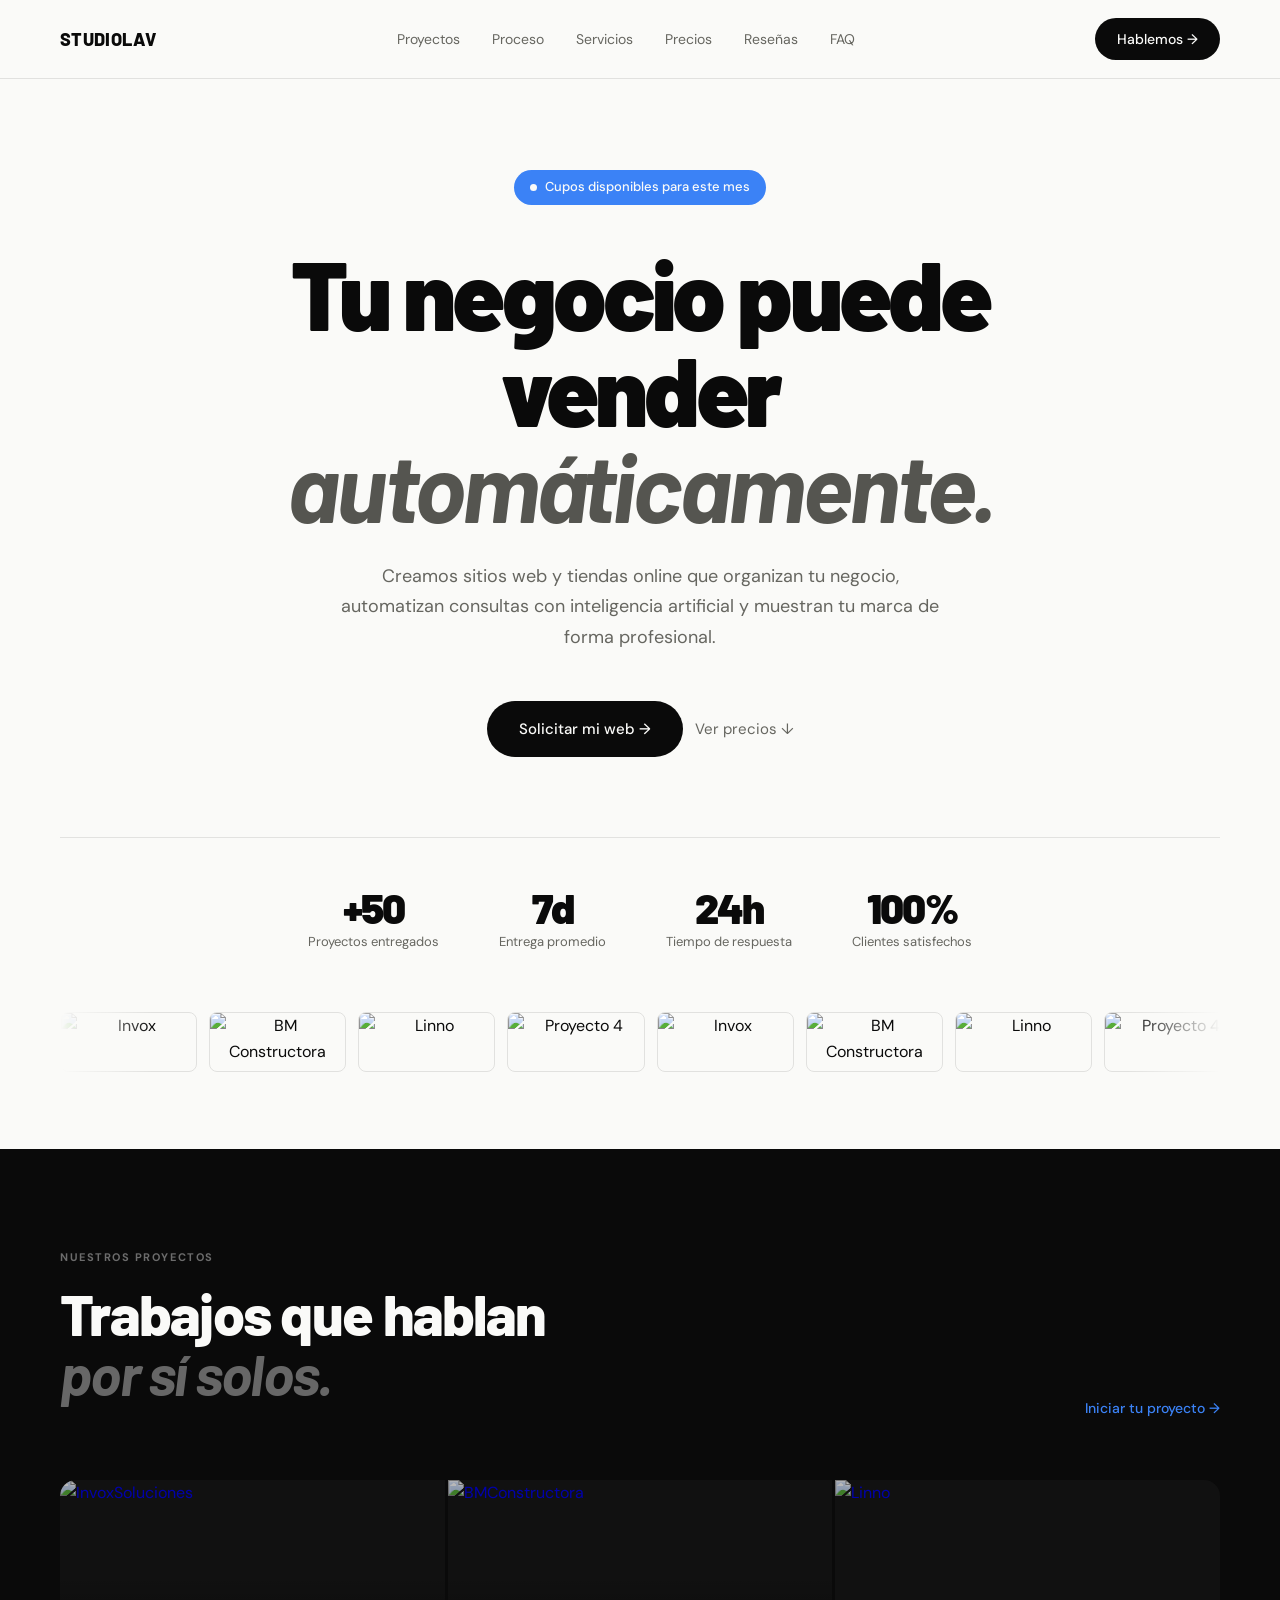
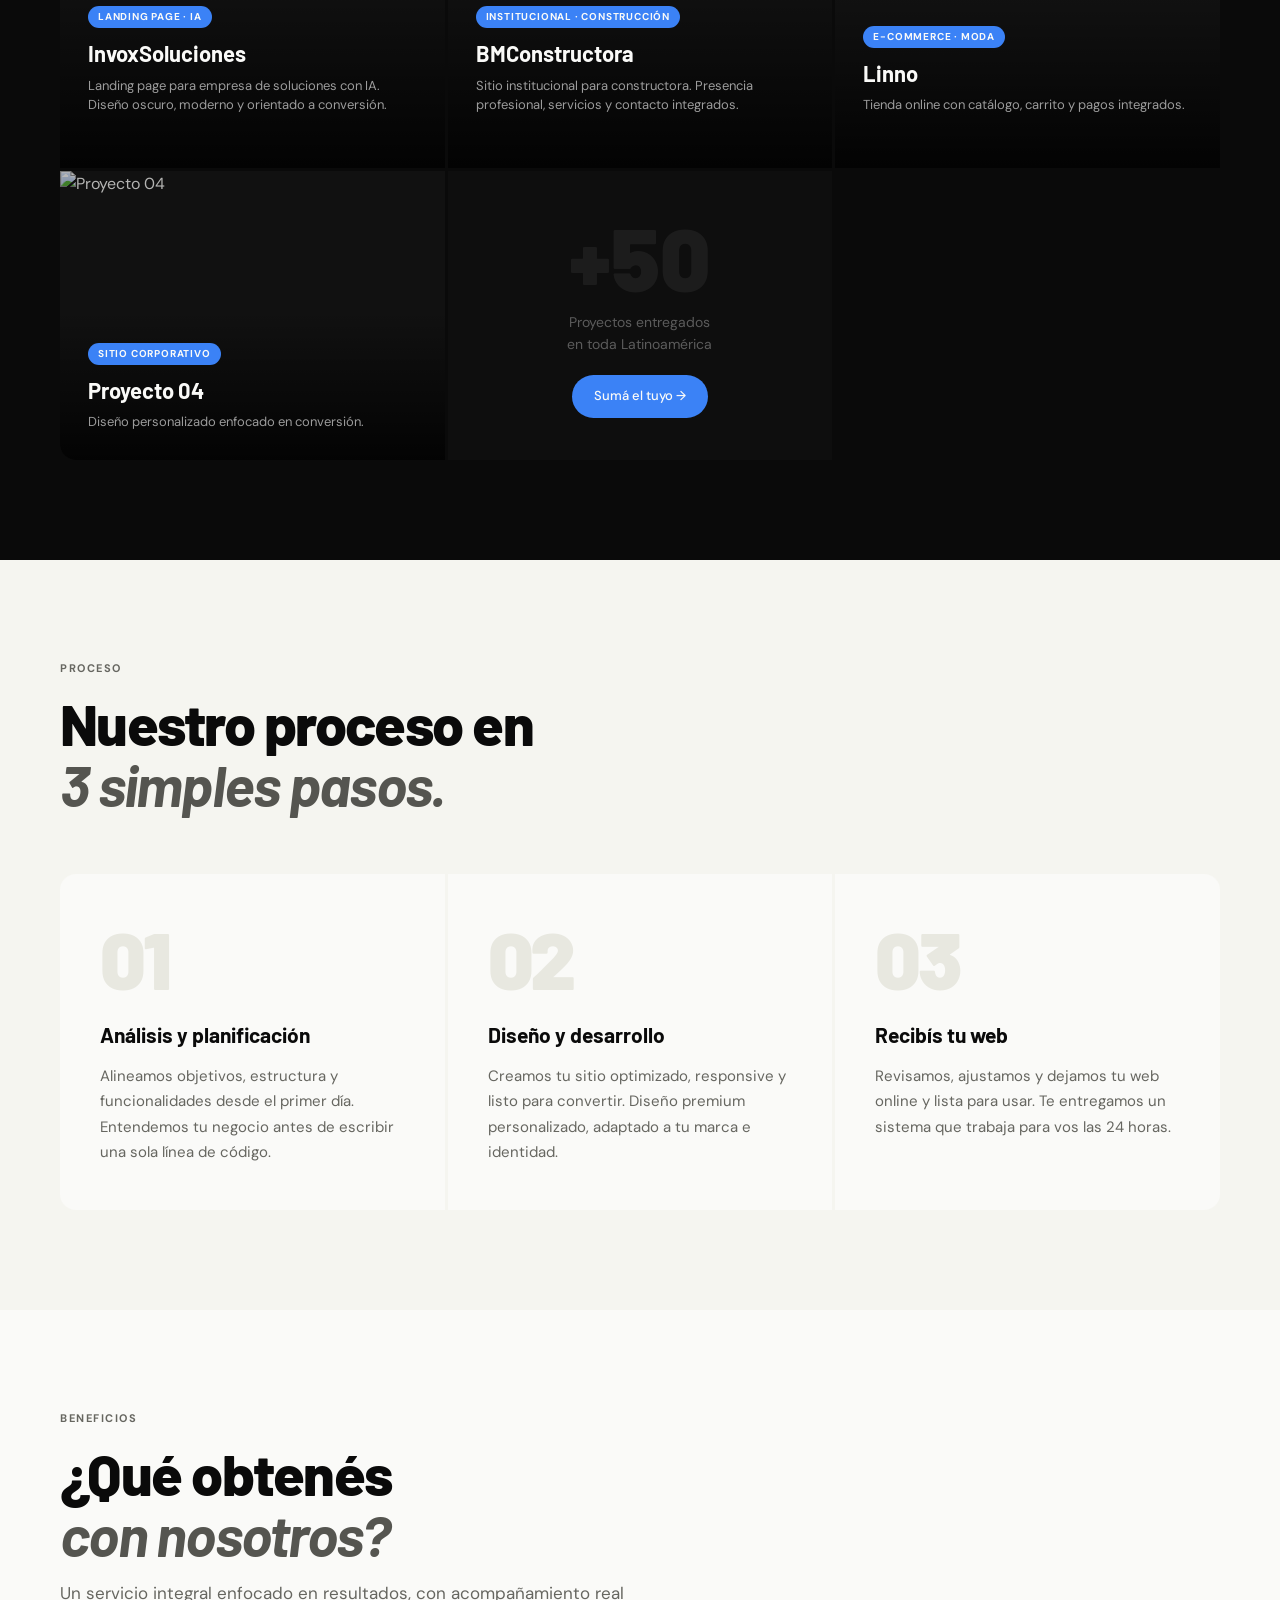
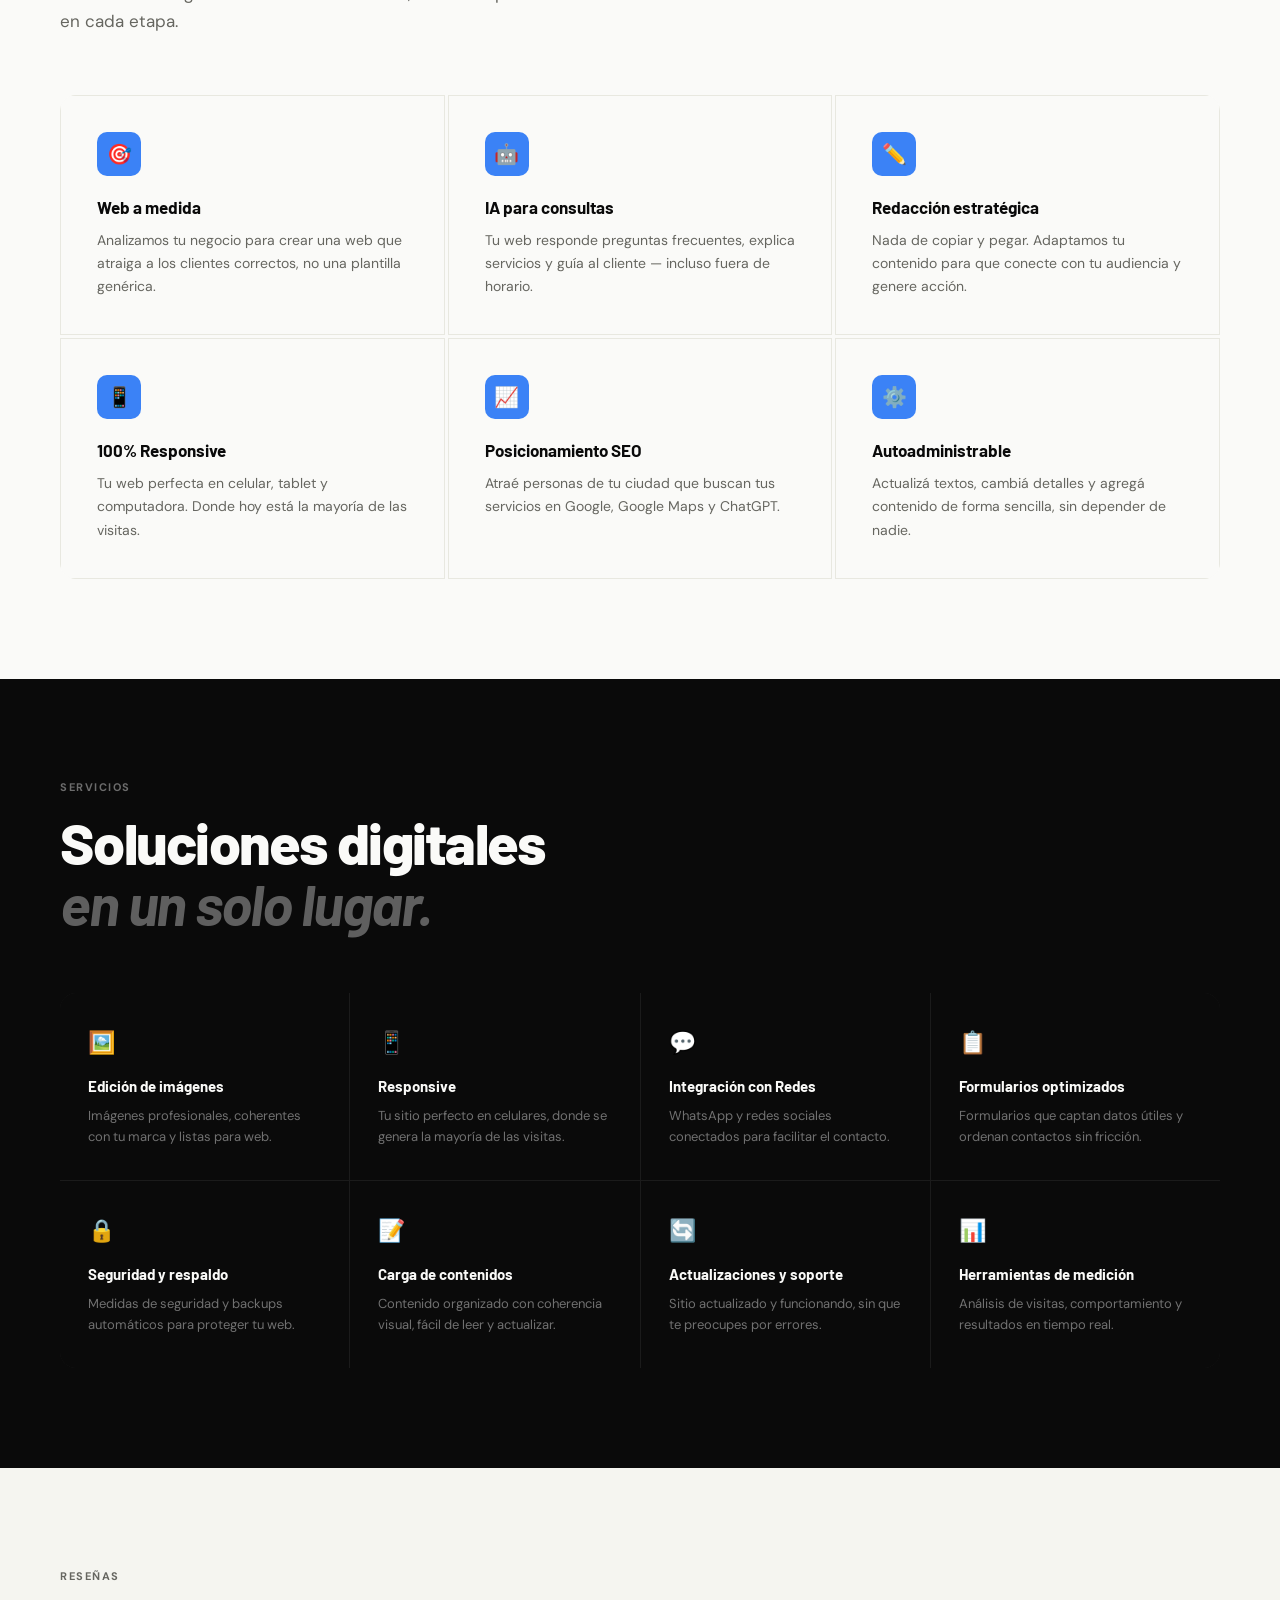
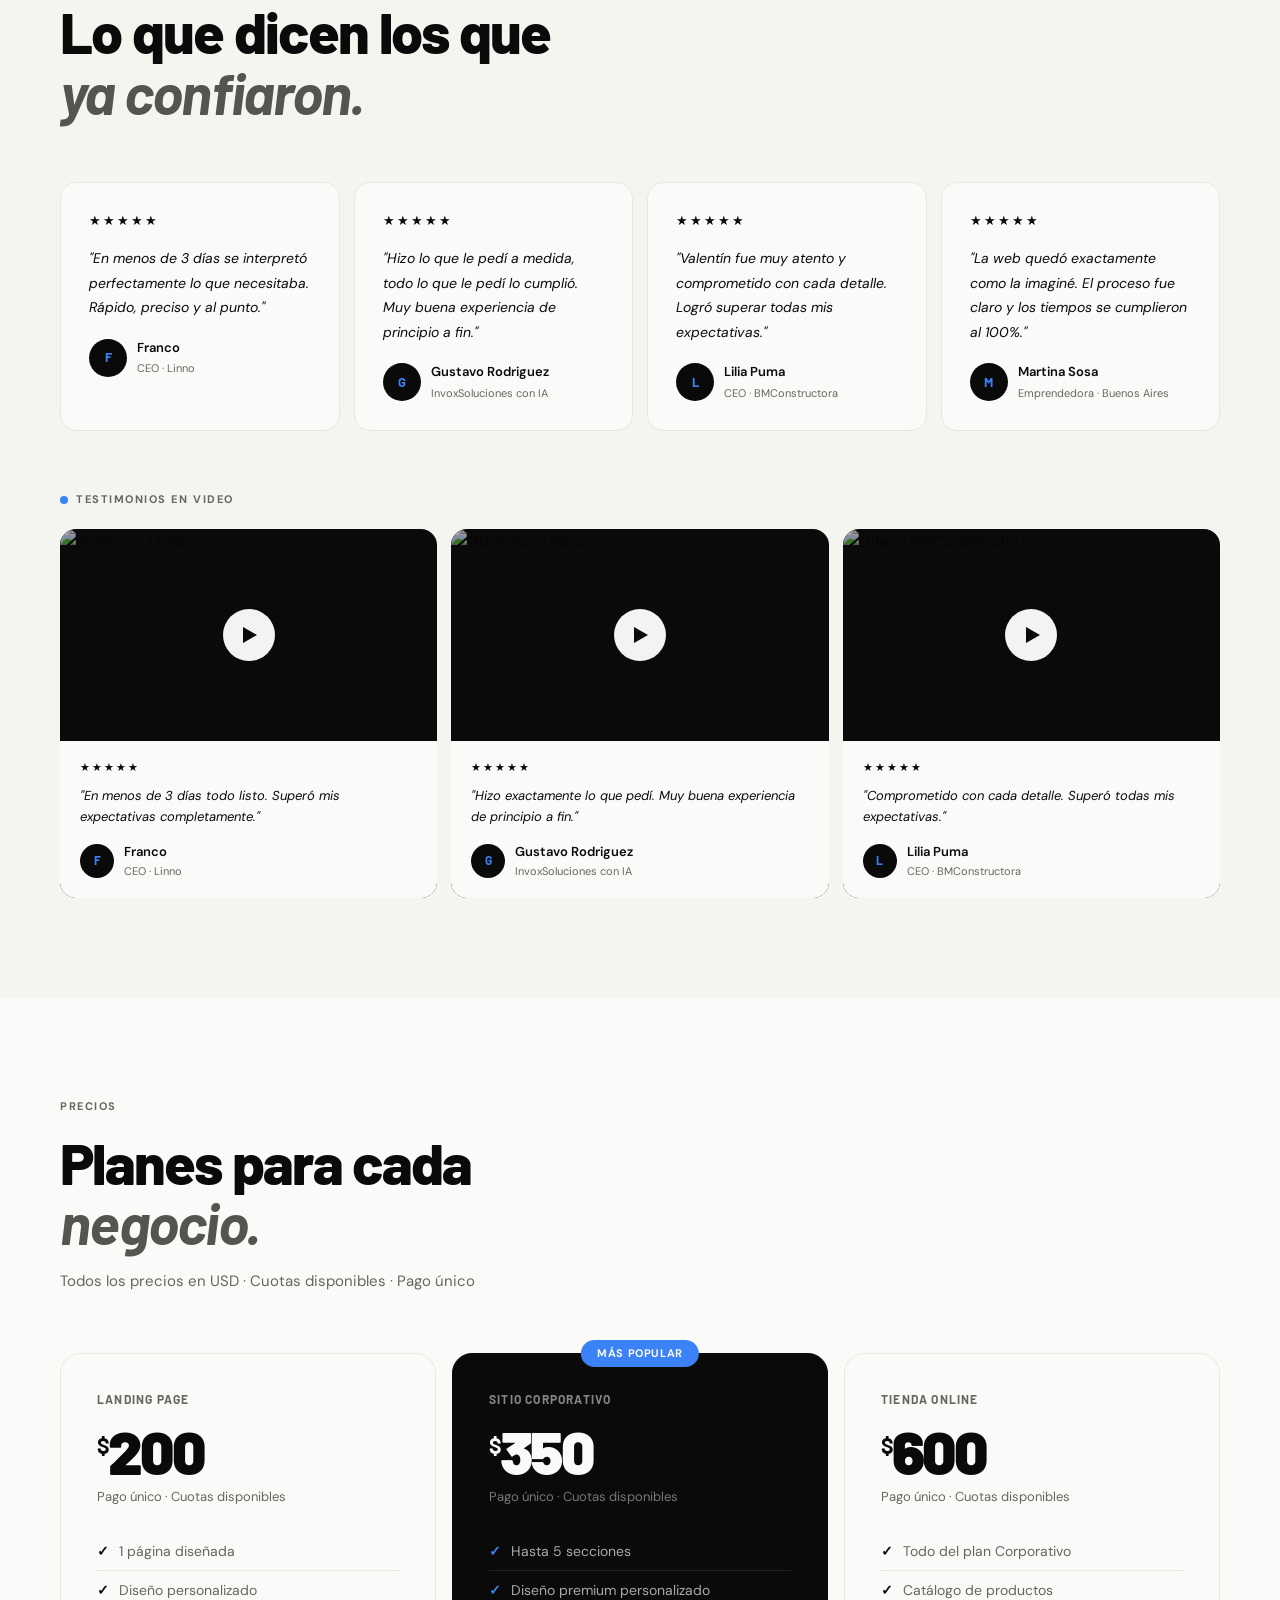
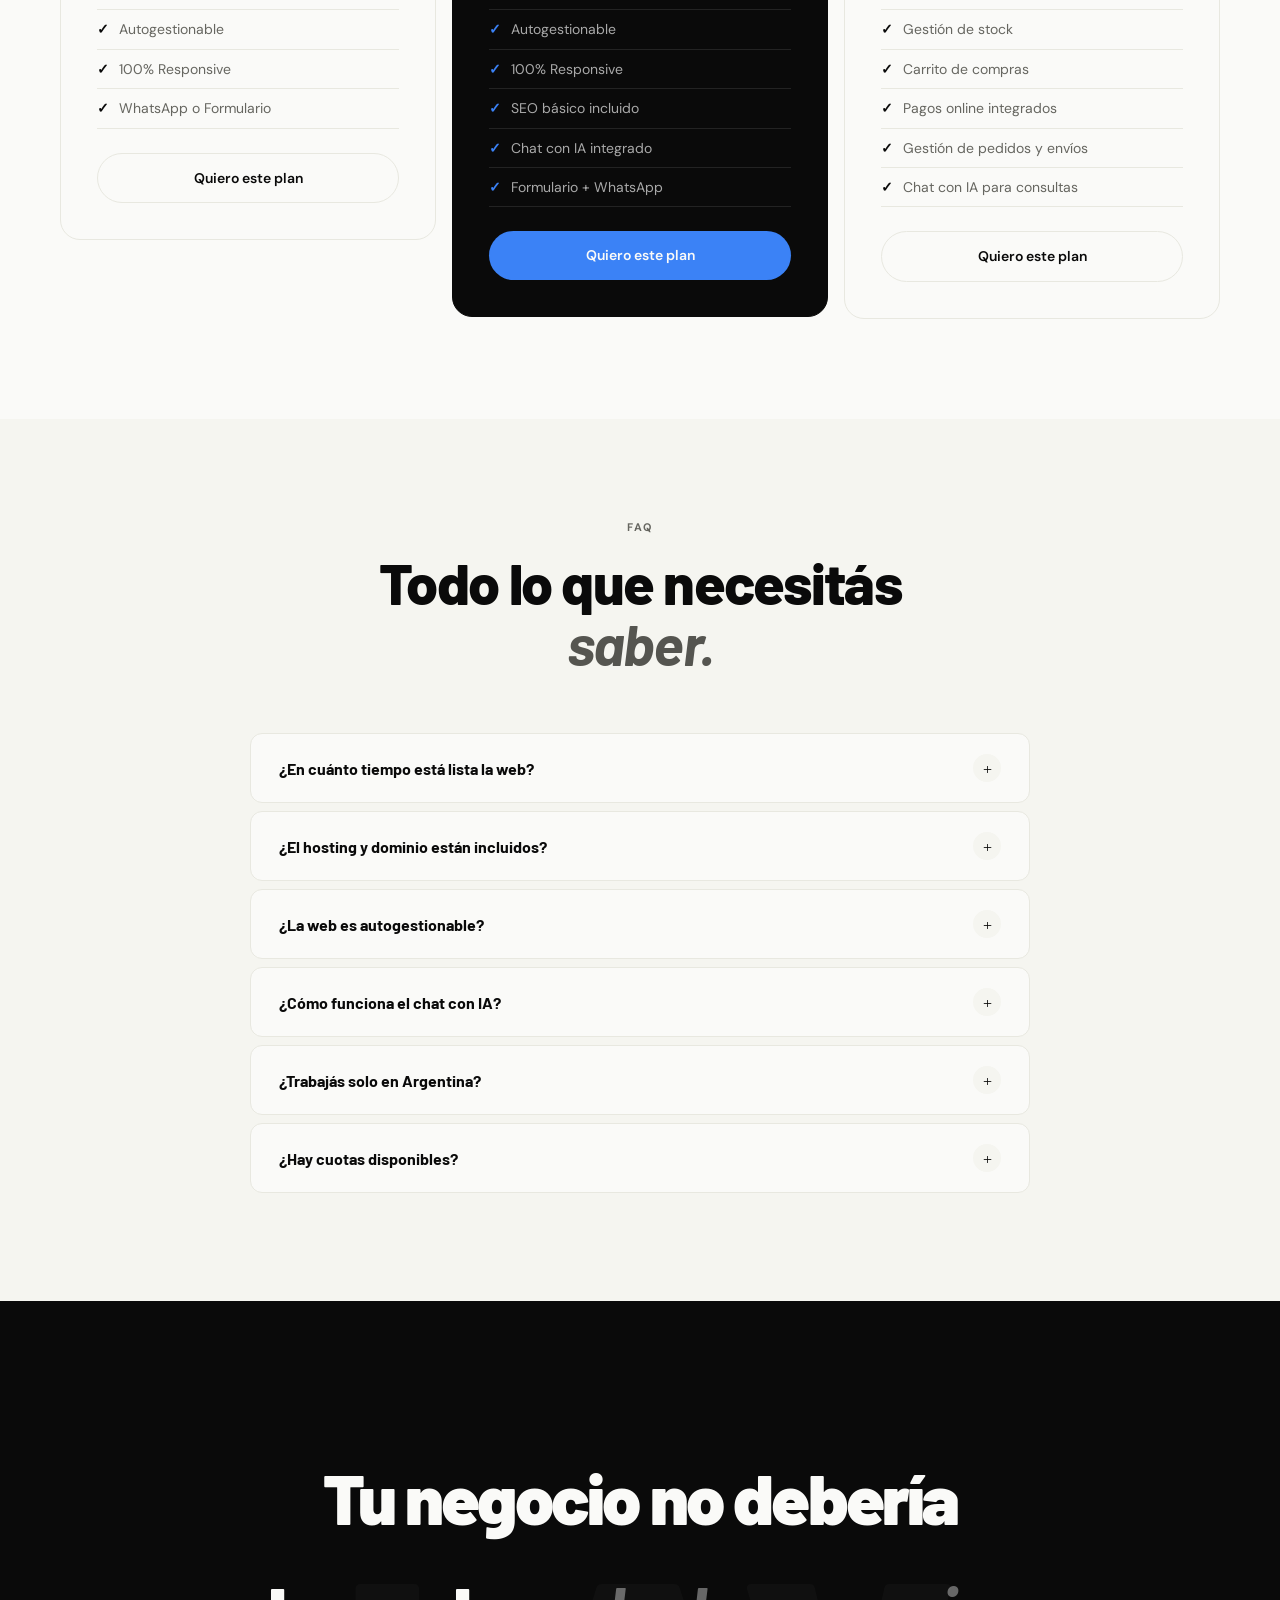
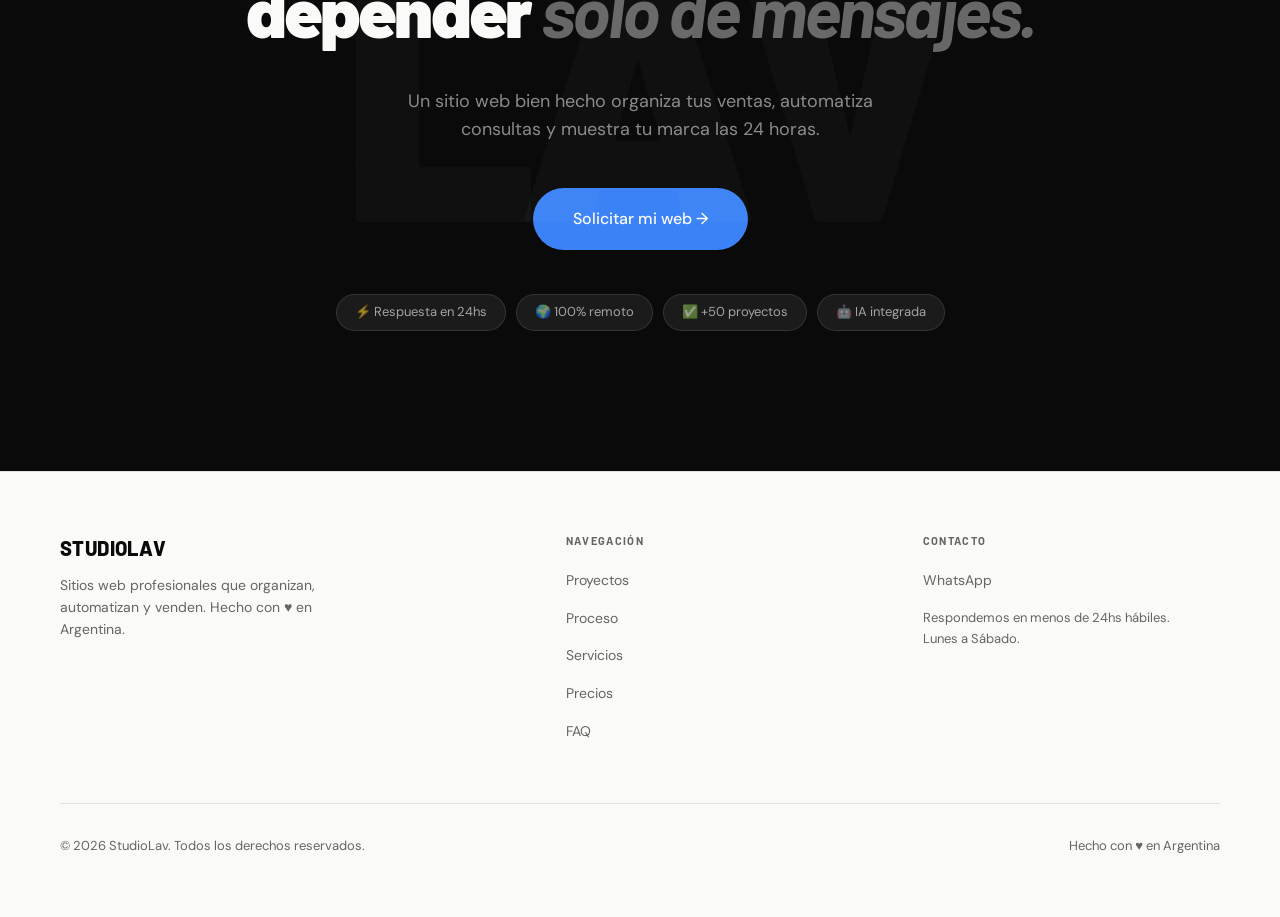
==== index.html @ 26d92f6f "nuevaopdate" ====
<!DOCTYPE html>
<html lang="es">
<head>
<meta charset="UTF-8">
<meta name="viewport" content="width=device-width, initial-scale=1.0">
<!-- SEO básico -->
<title>Diseño Web Profesional en Argentina | StudioLav</title>
<meta name="description" content="Creamos páginas web, tiendas online y sistemas con IA para automatizar tu negocio. Diseño web profesional en Argentina. Entrega rápida.">
<meta name="keywords" content="diseño web argentina, crear pagina web, desarrollo web, tiendas online, landing page, wordpress, woocommerce, paginas web profesionales">
<meta name="author" content="StudioLav">

<!-- Indexación -->
<meta name="robots" content="index, follow">

<!-- Open Graph (para redes sociales) -->
<meta property="og:title" content="StudioLav — Diseño Web Profesional">
<meta property="og:description" content="Creamos webs que venden solas. Automatizá tu negocio con diseño web e inteligencia artificial.">
<meta property="og:type" content="website">
<meta property="og:url" content="https://studio-lav.com/">
<meta property="og:image" content="https://studio-lav.com/source/invoxnuevo.jpg">

<!-- Twitter -->
<meta name="twitter:card" content="summary_large_image">
<meta name="twitter:title" content="StudioLav — Diseño Web Profesional">
<meta name="twitter:description" content="Webs que venden automáticamente. Diseño + IA.">
<meta name="twitter:image" content="https://studio-lav.com/source/invoxnuevo.jpg">

<!-- Canonical -->
<link rel="canonical" href="https://studio-lav.com/">

<!-- Favicon -->
<link rel="icon" href="/favicon.ico" type="image/x-icon">

<!-- Fonts -->
<link rel="preconnect" href="https://fonts.googleapis.com">
<link href="https://fonts.googleapis.com/css2?family=Barlow:ital,wght@0,600;0,700;0,800;0,900;1,600;1,700;1,800&family=DM+Sans:ital,opsz,wght@0,9..40,300;0,9..40,400;0,9..40,500;1,9..40,300&display=swap" rel="stylesheet">

<link rel="stylesheet" href="style.css">

<!-- Datos estructurados (MUY importante) -->
<script type="application/ld+json">
{
  "@context": "https://schema.org",
  "@type": "Organization",
  "name": "StudioLav",
  "url": "https://studio-lav.com",
  "logo": "https://studio-lav.com/source/invoxnuevo.jpg",
  "sameAs": [
    "https://walink.co/95pea6"
  ],
  "contactPoint": {
    "@type": "ContactPoint",
    "telephone": "+54",
    "contactType": "customer service",
    "areaServed": "AR",
    "availableLanguage": "Spanish"
  }
}
</script>
<title>StudioLav — Tu negocio puede vender solo</title>
<link rel="stylesheet" href="style.css">
<link rel="preconnect" href="https://fonts.googleapis.com">
<link href="https://fonts.googleapis.com/css2?family=Barlow:ital,wght@0,600;0,700;0,800;0,900;1,600;1,700;1,800&family=DM+Sans:ital,opsz,wght@0,9..40,300;0,9..40,400;0,9..40,500;1,9..40,300&display=swap" rel="stylesheet">
<style>

</style>
</head>
<body>

<!-- NAV -->
<nav id="nav">
  <a href="#" class="nav-logo">STUDIOLAV</a>
  <ul class="nav-links">
    <li><a href="#portfolio">Proyectos</a></li>
    <li><a href="#process">Proceso</a></li>
    <li><a href="#services">Servicios</a></li>
    <li><a href="#pricing">Precios</a></li>
    <li><a href="#testimonials">Reseñas</a></li>
    <li><a href="#faq">FAQ</a></li>
  </ul>
  <a href="https://walink.co/95pea6" class="nav-cta">Hablemos →</a>
  <button class="nav-burger" id="burger" aria-label="Menú">
    <span></span><span></span><span></span>
  </button>
</nav>
<div class="nav-mobile" id="nav-mobile">
  <a href="#portfolio"    onclick="closeMobile()">Proyectos</a>
  <a href="#process"      onclick="closeMobile()">Proceso</a>
  <a href="#services"     onclick="closeMobile()">Servicios</a>
  <a href="#pricing"      onclick="closeMobile()">Precios</a>
  <a href="#testimonials" onclick="closeMobile()">Reseñas</a>
  <a href="#faq"          onclick="closeMobile()">FAQ</a>
  <a href="https://walink.co/95pea6" class="nav-mobile-cta">Hablemos →</a>
</div>

<!-- HERO -->
<section class="hero">

  <!-- Graphic background lines -->
  <div class="hero-bg-lines" aria-hidden="true">
    <svg viewBox="0 0 1440 900" preserveAspectRatio="xMidYMid slice" xmlns="http://www.w3.org/2000/svg">
      <defs>
        <!-- Soft radial mask: transparent center, fades to visible at edges -->
        <radialGradient id="lineMask" cx="50%" cy="45%" r="62%" gradientUnits="userSpaceOnUse">
          <stop offset="0%" stop-color="white" stop-opacity="0"/>
          <stop offset="55%" stop-color="white" stop-opacity="0.3"/>
          <stop offset="100%" stop-color="white" stop-opacity="1"/>
        </radialGradient>
        <mask id="heroLineMask">
          <rect width="1440" height="900" fill="url(#lineMask)"/>
        </mask>
      </defs>

      <!-- Horizontal lines -->
      <g mask="url(#heroLineMask)" stroke="#0a0a0a" stroke-width="0.6" opacity="0.07">
        <line x1="0" y1="90"  x2="1440" y2="90"/>
        <line x1="0" y1="180" x2="1440" y2="180"/>
        <line x1="0" y1="270" x2="1440" y2="270"/>
        <line x1="0" y1="360" x2="1440" y2="360"/>
        <line x1="0" y1="450" x2="1440" y2="450"/>
        <line x1="0" y1="540" x2="1440" y2="540"/>
        <line x1="0" y1="630" x2="1440" y2="630"/>
        <line x1="0" y1="720" x2="1440" y2="720"/>
        <line x1="0" y1="810" x2="1440" y2="810"/>
      </g>

      <!-- Vertical lines -->
      <g mask="url(#heroLineMask)" stroke="#0a0a0a" stroke-width="0.6" opacity="0.07">
        <line x1="144"  y1="0" x2="144"  y2="900"/>
        <line x1="288"  y1="0" x2="288"  y2="900"/>
        <line x1="432"  y1="0" x2="432"  y2="900"/>
        <line x1="576"  y1="0" x2="576"  y2="900"/>
        <line x1="720"  y1="0" x2="720"  y2="900"/>
        <line x1="864"  y1="0" x2="864"  y2="900"/>
        <line x1="1008" y1="0" x2="1008" y2="900"/>
        <line x1="1152" y1="0" x2="1152" y2="900"/>
        <line x1="1296" y1="0" x2="1296" y2="900"/>
      </g>

      <!-- Diagonal accent lines — top-left corner -->
      <g stroke="#0a0a0a" stroke-width="0.5" opacity="0.045">
        <line x1="-80" y1="0"   x2="320"  y2="900"/>
        <line x1="80"  y1="0"   x2="480"  y2="900"/>
        <line x1="240" y1="0"   x2="640"  y2="900"/>
        <line x1="400" y1="0"   x2="800"  y2="900"/>
        <!-- diagonal from right -->
        <line x1="1520" y1="0"  x2="1120" y2="900"/>
        <line x1="1360" y1="0"  x2="960"  y2="900"/>
        <line x1="1200" y1="0"  x2="800"  y2="900"/>
        <line x1="1040" y1="0"  x2="640"  y2="900"/>
      </g>

      <!-- Accent highlight: a faint blue glow top-right -->
      <ellipse cx="1200" cy="80" rx="340" ry="120" fill="#3b82f6" opacity="0.06"/>
      <!-- Accent glow bottom-left -->
      <ellipse cx="180" cy="820" rx="260" ry="100" fill="#3b82f6" opacity="0.05"/>
    </svg>
  </div>

  <div>
    <div class="hero-badge">Cupos disponibles para este mes</div>
    <h1>Tu negocio puede<br>vender <em>automáticamente.</em></h1>
    <p class="hero-sub">Creamos sitios web y tiendas online que organizan tu negocio, automatizan consultas con inteligencia artificial y muestran tu marca de forma profesional.</p>
    <div class="hero-actions">
      <a href="https://walink.co/95pea6" class="btn-primary">Solicitar mi web →</a>
      <a href="#pricing" class="btn-secondary">Ver precios ↓</a>
    </div>
    <div class="hero-stats">
      <div><div class="hero-stat-num">+50</div><div class="hero-stat-label">Proyectos entregados</div></div>
      <div><div class="hero-stat-num">7d</div><div class="hero-stat-label">Entrega promedio</div></div>
      <div><div class="hero-stat-num">24h</div><div class="hero-stat-label">Tiempo de respuesta</div></div>
      <div><div class="hero-stat-num">100%</div><div class="hero-stat-label">Clientes satisfechos</div></div>
    </div>
  </div>
  <div class="hero-marquee-wrap">
    <div class="hero-marquee">
      <img src="https://studio-lav.com/source/invoxnuevo.jpg" alt="Invox">
      <img src="https://studio-lav.com/source/bmnuevo.jpg" alt="BM Constructora">
      <img src="https://studio-lav.com/source/linnonuevo.jpg" alt="Linno">
      <img src="https://framerusercontent.com/images/aFgDF7hlNkukxkvFYElmq7qRaY0.jpg" alt="Proyecto 4">
      <img src="https://studio-lav.com/source/invoxnuevo.jpg" alt="Invox">
      <img src="https://studio-lav.com/source/bmnuevo.jpg" alt="BM Constructora">
      <img src="https://studio-lav.com/source/linnonuevo.jpg" alt="Linno">
      <img src="https://framerusercontent.com/images/aFgDF7hlNkukxkvFYElmq7qRaY0.jpg" alt="Proyecto 4">
    </div>
  </div>
</section>

<!-- PORTFOLIO -->
<section class="portfolio" id="portfolio">
  <div class="portfolio-header">
    <div>
      <p class="section-label">Nuestros proyectos</p>
      <h2 class="section-title">Trabajos que hablan<br><em>por sí solos.</em></h2>
    </div>
    <a href="https://walink.co/95pea6" class="portfolio-link">Iniciar tu proyecto →</a>
  </div>
  <div class="portfolio-featured reveal">
    <a href="https://invox-ai.com/" target="_blank" rel="noopener" class="project-card project-card-large">
      <img src="https://studio-lav.com/source/invoxnuevo.jpg" alt="InvoxSoluciones" loading="lazy">
      <div class="project-card-info">
        <span class="project-tag">Landing Page · IA</span>
        <div class="project-title">InvoxSoluciones</div>
        <p class="project-desc">Landing page para empresa de soluciones con IA. Diseño oscuro, moderno y orientado a conversión.</p>
        <span class="project-arrow">Ver sitio ↗</span>
      </div>
    </a>
    <a href="https://bmconstructora.com/" target="_blank" rel="noopener" class="project-card project-card-large">
      <img src="https://studio-lav.com/source/bmnuevo.jpg" alt="BMConstructora" loading="lazy">
      <div class="project-card-info">
        <span class="project-tag">Institucional · Construcción</span>
        <div class="project-title">BMConstructora</div>
        <p class="project-desc">Sitio institucional para constructora. Presencia profesional, servicios y contacto integrados.</p>
        <span class="project-arrow">Ver sitio ↗</span>
      </div>
    </a>
    <a href="https://lino35.mitiendanube.com/" target="_blank" rel="noopener" class="project-card project-card-large">
      <img src="https://studio-lav.com/source/linnonuevo.jpg" alt="Linno" loading="lazy">
      <div class="project-card-info">
        <span class="project-tag">E-commerce · Moda</span>
        <div class="project-title">Linno</div>
        <p class="project-desc">Tienda online con catálogo, carrito y pagos integrados.</p>
        <span class="project-arrow">Ver sitio ↗</span>
      </div>
    </a>
    <div class="project-card project-card-large">
      <img src="https://framerusercontent.com/images/aFgDF7hlNkukxkvFYElmq7qRaY0.jpg" alt="Proyecto 04" loading="lazy">
      <div class="project-card-info">
        <span class="project-tag">Sitio Corporativo</span>
        <div class="project-title">Proyecto 04</div>
        <p class="project-desc">Diseño personalizado enfocado en conversión.</p>
      </div>
    </div>
    <div class="portfolio-cta-card">
      <div class="portfolio-cta-num">+50</div>
      <p class="portfolio-cta-text">Proyectos entregados<br>en toda Latinoamérica</p>
      <a href="https://walink.co/95pea6" class="btn-primary" style="font-size:13px;padding:11px 22px;background:var(--accent);color:var(--white);">Sumá el tuyo →</a>
    </div>
  </div>
</section>

<!-- PROCESS -->
<section class="process" id="process">
  <p class="section-label reveal">Proceso</p>
  <h2 class="section-title reveal">Nuestro proceso en<br><em>3 simples pasos.</em></h2>
  <div class="process-steps">
    <div class="process-step reveal">
      <div class="step-number">01</div>
      <div class="step-title">Análisis y planificación</div>
      <p class="step-desc">Alineamos objetivos, estructura y funcionalidades desde el primer día. Entendemos tu negocio antes de escribir una sola línea de código.</p>
    </div>
    <div class="process-step reveal reveal-delay-1">
      <div class="step-number">02</div>
      <div class="step-title">Diseño y desarrollo</div>
      <p class="step-desc">Creamos tu sitio optimizado, responsive y listo para convertir. Diseño premium personalizado, adaptado a tu marca e identidad.</p>
    </div>
    <div class="process-step reveal reveal-delay-2">
      <div class="step-number">03</div>
      <div class="step-title">Recibís tu web</div>
      <p class="step-desc">Revisamos, ajustamos y dejamos tu web online y lista para usar. Te entregamos un sistema que trabaja para vos las 24 horas.</p>
    </div>
  </div>
</section>

<!-- BENEFITS -->
<section id="benefits">
  <p class="section-label reveal">Beneficios</p>
  <h2 class="section-title reveal">¿Qué obtenés<br><em>con nosotros?</em></h2>
  <p style="color:var(--text-muted);font-size:clamp(15px,2vw,17px);margin-top:12px;max-width:48ch;" class="reveal">Un servicio integral enfocado en resultados, con acompañamiento real en cada etapa.</p>
  <div class="benefits-grid">
    <div class="benefit-card reveal"><div class="benefit-icon">🎯</div><div class="benefit-title">Web a medida</div><p class="benefit-desc">Analizamos tu negocio para crear una web que atraiga a los clientes correctos, no una plantilla genérica.</p></div>
    <div class="benefit-card reveal reveal-delay-1"><div class="benefit-icon">🤖</div><div class="benefit-title">IA para consultas</div><p class="benefit-desc">Tu web responde preguntas frecuentes, explica servicios y guía al cliente — incluso fuera de horario.</p></div>
    <div class="benefit-card reveal reveal-delay-2"><div class="benefit-icon">✏️</div><div class="benefit-title">Redacción estratégica</div><p class="benefit-desc">Nada de copiar y pegar. Adaptamos tu contenido para que conecte con tu audiencia y genere acción.</p></div>
    <div class="benefit-card reveal"><div class="benefit-icon">📱</div><div class="benefit-title">100% Responsive</div><p class="benefit-desc">Tu web perfecta en celular, tablet y computadora. Donde hoy está la mayoría de las visitas.</p></div>
    <div class="benefit-card reveal reveal-delay-1"><div class="benefit-icon">📈</div><div class="benefit-title">Posicionamiento SEO</div><p class="benefit-desc">Atraé personas de tu ciudad que buscan tus servicios en Google, Google Maps y ChatGPT.</p></div>
    <div class="benefit-card reveal reveal-delay-2"><div class="benefit-icon">⚙️</div><div class="benefit-title">Autoadministrable</div><p class="benefit-desc">Actualizá textos, cambiá detalles y agregá contenido de forma sencilla, sin depender de nadie.</p></div>
  </div>
</section>

<!-- SERVICES -->
<section class="services" id="services">
  <p class="section-label reveal">Servicios</p>
  <h2 class="section-title reveal">Soluciones digitales<br><em>en un solo lugar.</em></h2>
  <div class="services-grid">
    <div class="service-item reveal"><span class="service-icon">🖼️</span><div class="service-name">Edición de imágenes</div><p class="service-desc">Imágenes profesionales, coherentes con tu marca y listas para web.</p></div>
    <div class="service-item reveal reveal-delay-1"><span class="service-icon">📱</span><div class="service-name">Responsive</div><p class="service-desc">Tu sitio perfecto en celulares, donde se genera la mayoría de las visitas.</p></div>
    <div class="service-item reveal reveal-delay-2"><span class="service-icon">💬</span><div class="service-name">Integración con Redes</div><p class="service-desc">WhatsApp y redes sociales conectados para facilitar el contacto.</p></div>
    <div class="service-item reveal reveal-delay-3"><span class="service-icon">📋</span><div class="service-name">Formularios optimizados</div><p class="service-desc">Formularios que captan datos útiles y ordenan contactos sin fricción.</p></div>
    <div class="service-item reveal"><span class="service-icon">🔒</span><div class="service-name">Seguridad y respaldo</div><p class="service-desc">Medidas de seguridad y backups automáticos para proteger tu web.</p></div>
    <div class="service-item reveal reveal-delay-1"><span class="service-icon">📝</span><div class="service-name">Carga de contenidos</div><p class="service-desc">Contenido organizado con coherencia visual, fácil de leer y actualizar.</p></div>
    <div class="service-item reveal reveal-delay-2"><span class="service-icon">🔄</span><div class="service-name">Actualizaciones y soporte</div><p class="service-desc">Sitio actualizado y funcionando, sin que te preocupes por errores.</p></div>
    <div class="service-item reveal reveal-delay-3"><span class="service-icon">📊</span><div class="service-name">Herramientas de medición</div><p class="service-desc">Análisis de visitas, comportamiento y resultados en tiempo real.</p></div>
  </div>
</section>

<!-- TESTIMONIALS -->
<section class="testimonials" id="testimonials">
  <p class="section-label reveal">Reseñas</p>
  <h2 class="section-title reveal">Lo que dicen los que<br><em>ya confiaron.</em></h2>

  <!-- 4 text cards -->
  <div class="testimonials-grid">
    <div class="testimonial-card reveal">
      <div class="testimonial-stars">★★★★★</div>
      <p class="testimonial-text">"En menos de 3 días se interpretó perfectamente lo que necesitaba. Rápido, preciso y al punto."</p>
      <div class="testimonial-author"><div class="testimonial-avatar">F</div><div><div class="testimonial-name">Franco</div><div class="testimonial-role">CEO · Linno</div></div></div>
    </div>
    <div class="testimonial-card reveal reveal-delay-1">
      <div class="testimonial-stars">★★★★★</div>
      <p class="testimonial-text">"Hizo lo que le pedí a medida, todo lo que le pedí lo cumplió. Muy buena experiencia de principio a fin."</p>
      <div class="testimonial-author"><div class="testimonial-avatar">G</div><div><div class="testimonial-name">Gustavo Rodriguez</div><div class="testimonial-role">InvoxSoluciones con IA</div></div></div>
    </div>
    <div class="testimonial-card reveal reveal-delay-2">
      <div class="testimonial-stars">★★★★★</div>
      <p class="testimonial-text">"Valentín fue muy atento y comprometido con cada detalle. Logró superar todas mis expectativas."</p>
      <div class="testimonial-author"><div class="testimonial-avatar">L</div><div><div class="testimonial-name">Lilia Puma</div><div class="testimonial-role">CEO · BMConstructora</div></div></div>
    </div>
    <!-- 4th text-only card -->
    <div class="testimonial-card reveal reveal-delay-3">
      <div class="testimonial-stars">★★★★★</div>
      <p class="testimonial-text">"La web quedó exactamente como la imaginé. El proceso fue claro y los tiempos se cumplieron al 100%."</p>
      <div class="testimonial-author"><div class="testimonial-avatar">M</div><div><div class="testimonial-name">Martina Sosa</div><div class="testimonial-role">Emprendedora · Buenos Aires</div></div></div>
    </div>
  </div>

  <!-- Video testimonials -->
  <div class="video-section-label reveal">Testimonios en video</div>
  <div class="video-grid">
    <div class="video-card reveal" onclick="openVideo('https://www.youtube.com/embed/dQw4w9WgXcQ?autoplay=1')">
      <div class="video-thumb">
        <img src="https://studio-lav.com/source/linnonuevo.jpg" alt="Franco — Linno" loading="lazy">
        <div class="video-play"></div>
      </div>
      <div class="video-info">
        <div class="video-stars">★★★★★</div>
        <p class="video-quote">"En menos de 3 días todo listo. Superó mis expectativas completamente."</p>
        <div class="video-author"><div class="video-avatar">F</div><div><div class="video-name">Franco</div><div class="video-role">CEO · Linno</div></div></div>
      </div>
    </div>
    <div class="video-card reveal reveal-delay-1" onclick="openVideo('https://www.youtube.com/embed/dQw4w9WgXcQ?autoplay=1')">
      <div class="video-thumb">
        <img src="https://studio-lav.com/source/invoxnuevo.jpg" alt="Gustavo — Invox" loading="lazy">
        <div class="video-play"></div>
      </div>
      <div class="video-info">
        <div class="video-stars">★★★★★</div>
        <p class="video-quote">"Hizo exactamente lo que pedí. Muy buena experiencia de principio a fin."</p>
        <div class="video-author"><div class="video-avatar">G</div><div><div class="video-name">Gustavo Rodriguez</div><div class="video-role">InvoxSoluciones con IA</div></div></div>
      </div>
    </div>
    <div class="video-card reveal reveal-delay-2" onclick="openVideo('https://www.youtube.com/embed/dQw4w9WgXcQ?autoplay=1')">
      <div class="video-thumb">
        <img src="https://studio-lav.com/source/bmnuevo.jpg" alt="Lilia — BMConstructora" loading="lazy">
        <div class="video-play"></div>
      </div>
      <div class="video-info">
        <div class="video-stars">★★★★★</div>
        <p class="video-quote">"Comprometido con cada detalle. Superó todas mis expectativas."</p>
        <div class="video-author"><div class="video-avatar">L</div><div><div class="video-name">Lilia Puma</div><div class="video-role">CEO · BMConstructora</div></div></div>
      </div>
    </div>
  </div>
</section>

<!-- Video modal -->
<div class="video-modal" id="video-modal" onclick="closeVideoOnOverlay(event)">
  <div class="video-modal-inner">
    <button class="video-modal-close" onclick="closeVideo()">×</button>
    <iframe id="video-iframe" src="" allowfullscreen allow="autoplay; encrypted-media"></iframe>
  </div>
</div>

<!-- PRICING -->
<section id="pricing">
  <p class="section-label reveal">Precios</p>
  <h2 class="section-title reveal">Planes para cada<br><em>negocio.</em></h2>
  <p style="color:var(--text-muted);font-size:15px;margin-top:10px;" class="reveal">Todos los precios en USD · Cuotas disponibles · Pago único</p>
  <div class="pricing-grid">
    <div class="pricing-card reveal">
      <div class="pricing-plan">Landing Page</div>
      <div class="pricing-price"><sup>$</sup>200</div>
      <p class="pricing-note">Pago único · Cuotas disponibles</p>
      <ul class="pricing-features"><li>1 página diseñada</li><li>Diseño personalizado</li><li>Autogestionable</li><li>100% Responsive</li><li>WhatsApp o Formulario</li></ul>
      <a href="https://walink.co/wsxis5" class="pricing-cta pricing-cta-outline">Quiero este plan</a>
    </div>
    <div class="pricing-card featured reveal reveal-delay-1">
      <div class="pricing-badge">MÁS POPULAR</div>
      <div class="pricing-plan">Sitio Corporativo</div>
      <div class="pricing-price"><sup>$</sup>350</div>
      <p class="pricing-note">Pago único · Cuotas disponibles</p>
      <ul class="pricing-features"><li>Hasta 5 secciones</li><li>Diseño premium personalizado</li><li>Autogestionable</li><li>100% Responsive</li><li>SEO básico incluido</li><li>Chat con IA integrado</li><li>Formulario + WhatsApp</li></ul>
      <a href="https://walink.co/ys0kmz" class="pricing-cta pricing-cta-solid">Quiero este plan</a>
    </div>
    <div class="pricing-card reveal reveal-delay-2">
      <div class="pricing-plan">Tienda Online</div>
      <div class="pricing-price"><sup>$</sup>600</div>
      <p class="pricing-note">Pago único · Cuotas disponibles</p>
      <ul class="pricing-features"><li>Todo del plan Corporativo</li><li>Catálogo de productos</li><li>Gestión de stock</li><li>Carrito de compras</li><li>Pagos online integrados</li><li>Gestión de pedidos y envíos</li><li>Chat con IA para consultas</li></ul>
      <a href="https://walink.co/nwh8kb" class="pricing-cta pricing-cta-outline">Quiero este plan</a>
    </div>
  </div>
</section>

<!-- FAQ -->
<section class="faq" id="faq">
  <p class="section-label reveal" style="text-align:center;">FAQ</p>
  <h2 class="section-title reveal" style="text-align:center;">Todo lo que necesitás<br><em>saber.</em></h2>
  <div class="faq-list">
    <div class="faq-item"><div class="faq-question" onclick="toggleFaq(this)">¿En cuánto tiempo está lista la web?<span class="faq-icon">+</span></div><div class="faq-answer"><div class="faq-answer-inner">El tiempo promedio de entrega es de 7 días hábiles desde que arrancamos. Proyectos más complejos como tiendas online pueden tomar entre 10 y 14 días.</div></div></div>
    <div class="faq-item"><div class="faq-question" onclick="toggleFaq(this)">¿El hosting y dominio están incluidos?<span class="faq-icon">+</span></div><div class="faq-answer"><div class="faq-answer-inner">El desarrollo incluye la configuración completa. El hosting y dominio tienen un costo anual separado que acordamos al inicio del proyecto. Te guiamos en todo el proceso.</div></div></div>
    <div class="faq-item"><div class="faq-question" onclick="toggleFaq(this)">¿La web es autogestionable?<span class="faq-icon">+</span></div><div class="faq-answer"><div class="faq-answer-inner">Sí. El sitio es autoadministrable, podés editar textos e imágenes vos mismo. Para cambios de diseño o nuevas secciones, coordinamos según el alcance.</div></div></div>
    <div class="faq-item"><div class="faq-question" onclick="toggleFaq(this)">¿Cómo funciona el chat con IA?<span class="faq-icon">+</span></div><div class="faq-answer"><div class="faq-answer-inner">Integramos un asistente entrenado con la información de tu negocio: productos, servicios, precios y preguntas frecuentes. Responde automáticamente las 24 horas.</div></div></div>
    <div class="faq-item"><div class="faq-question" onclick="toggleFaq(this)">¿Trabajás solo en Argentina?<span class="faq-icon">+</span></div><div class="faq-answer"><div class="faq-answer-inner">No, trabajamos 100% remoto con negocios de toda Latinoamérica. El proceso completo se hace por videollamada, WhatsApp y correo.</div></div></div>
    <div class="faq-item"><div class="faq-question" onclick="toggleFaq(this)">¿Hay cuotas disponibles?<span class="faq-icon">+</span></div><div class="faq-answer"><div class="faq-answer-inner">Sí, ofrecemos opciones de pago en cuotas. Lo coordinamos al inicio según el proyecto. También aceptamos transferencia, tarjeta y otros métodos según el país.</div></div></div>
  </div>
</section>

<!-- CTA -->
<section class="cta-section">
  <h2>Tu negocio no debería<br>depender <em>solo de mensajes.</em></h2>
  <p>Un sitio web bien hecho organiza tus ventas, automatiza consultas y muestra tu marca las 24 horas.</p>
  <a href="https://walink.co/95pea6" class="btn-primary" style="font-size:16px;padding:18px 40px;background:var(--accent);color:var(--white);">Solicitar mi web →</a>
  <div class="cta-badges">
    <span class="cta-badge">⚡ Respuesta en 24hs</span>
    <span class="cta-badge">🌍 100% remoto</span>
    <span class="cta-badge">✅ +50 proyectos</span>
    <span class="cta-badge">🤖 IA integrada</span>
  </div>
</section>

<!-- FOOTER -->
<footer>
  <div>
    <div class="footer-brand-name">STUDIOLAV</div>
    <p class="footer-tagline">Sitios web profesionales que organizan, automatizan y venden. Hecho con ♥ en Argentina.</p>
  </div>
  <div>
    <div class="footer-col-title">Navegación</div>
    <ul class="footer-links">
      <li><a href="#portfolio">Proyectos</a></li>
      <li><a href="#process">Proceso</a></li>
      <li><a href="#services">Servicios</a></li>
      <li><a href="#pricing">Precios</a></li>
      <li><a href="#faq">FAQ</a></li>
    </ul>
  </div>
  <div>
    <div class="footer-col-title">Contacto</div>
    <ul class="footer-links"><li><a href="https://walink.co/95pea6">WhatsApp</a></li></ul>
    <p style="font-size:13px;color:var(--text-muted);margin-top:14px;line-height:1.65;">Respondemos en menos de 24hs hábiles.<br>Lunes a Sábado.</p>
  </div>
  <div class="footer-copy">
    <span>© 2026 StudioLav. Todos los derechos reservados.</span>
    <span>Hecho con ♥ en Argentina</span>
  </div>
</footer>
<script src="script.js"></script>
</body>
</html>
---- style.css ----
:root {
  --black: #0a0a0a;
  --white: #fafaf8;
  --accent: #3b82f6;
  --accent2: #2563eb;
  --gray-100: #f5f5f0;
  --gray-200: #e8e8e0;
  --gray-600: #555550;
  --gray-800: #222220;
  --text: #0a0a0a;
  --text-muted: #666660;
  --border: rgba(10,10,10,0.1);
}
*, *::before, *::after { box-sizing: border-box; margin: 0; padding: 0; }
html { scroll-behavior: smooth; -webkit-text-size-adjust: 100%; }
body { font-family: 'DM Sans', sans-serif; background: var(--white); color: var(--text); font-size: 16px; line-height: 1.6; overflow-x: hidden; }
img { max-width: 100%; display: block; }
h1,h2,h3,h4,h5 { font-family: 'Barlow', sans-serif; letter-spacing: -0.02em; }

/* NAV */
nav {
  position: fixed; top: 0; left: 0; right: 0; z-index: 200;
  display: flex; align-items: center; justify-content: space-between;
  padding: 18px clamp(20px,5vw,60px);
  background: rgba(250,250,248,0.94);
  backdrop-filter: blur(14px); -webkit-backdrop-filter: blur(14px);
  border-bottom: 1px solid var(--border);
  transition: padding 0.3s;
}
.nav-logo { font-family:'Barlow',sans-serif; font-weight:800; font-size:18px; letter-spacing:0.02em; color:var(--black); text-decoration:none; flex-shrink:0; }
.nav-links { display:flex; gap:32px; list-style:none; }
.nav-links a { text-decoration:none; color:var(--text-muted); font-size:14px; transition:color 0.2s; }
.nav-links a:hover { color:var(--black); }
.nav-cta { background:var(--black); color:var(--white); padding:10px 22px; border-radius:100px; font-size:14px; font-weight:500; text-decoration:none; white-space:nowrap; flex-shrink:0; transition:background 0.2s,transform 0.15s; }
.nav-cta:hover { background:var(--gray-800); transform:translateY(-1px); }
.nav-burger { display:none; flex-direction:column; gap:5px; cursor:pointer; padding:4px; background:none; border:none; }
.nav-burger span { display:block; width:22px; height:2px; background:var(--black); border-radius:2px; transition:transform 0.3s,opacity 0.3s; }
.nav-burger.open span:nth-child(1) { transform:translateY(7px) rotate(45deg); }
.nav-burger.open span:nth-child(2) { opacity:0; }
.nav-burger.open span:nth-child(3) { transform:translateY(-7px) rotate(-45deg); }
.nav-mobile { display:none; position:fixed; top:61px; left:0; right:0; background:var(--white); border-bottom:1px solid var(--border); z-index:190; padding:20px clamp(20px,5vw,60px) 28px; flex-direction:column; }
.nav-mobile.open { display:flex; }
.nav-mobile a { text-decoration:none; color:var(--text); font-size:16px; font-weight:500; padding:14px 0; border-bottom:1px solid var(--border); display:block; }
.nav-mobile a:last-child { border-bottom:none; }
.nav-mobile .nav-mobile-cta { margin-top:16px; background:var(--black); color:var(--white); text-align:center; padding:14px; border-radius:100px; border-bottom:none; }

/* HERO */
.hero {
  min-height: 100svh;
  display: flex; flex-direction: column; justify-content: center; align-items: center;
  padding: clamp(110px,14vw,170px) clamp(20px,5vw,60px) clamp(40px,6vw,80px);
  position: relative; overflow: hidden;
  text-align: center;
}

/* Graphic background lines */
.hero-bg-lines {
  position: absolute; inset: 0; pointer-events: none; z-index: 0;
  overflow: hidden;
}
.hero-bg-lines svg {
  width: 100%; height: 100%;
  position: absolute; inset: 0;
}

/* Ensure hero content is above background */
.hero > div,
.hero > .hero-marquee-wrap {
  position: relative; z-index: 1;
  width: 100%;
}

.hero-badge { display:inline-flex; align-items:center; gap:8px; background:var(--accent); color:var(--white); padding:7px 16px; border-radius:100px; font-size:13px; font-weight:500; margin-bottom:clamp(24px,4vw,40px); width:fit-content; margin-left:auto; margin-right:auto; }
.hero-badge::before { content:''; width:7px; height:7px; background:var(--white); border-radius:50%; animation:blink 2s infinite; flex-shrink:0; }
@keyframes blink { 0%,100%{opacity:1;transform:scale(1)} 50%{opacity:0.4;transform:scale(0.75)} }
.hero h1 { font-size:clamp(44px,7.5vw,100px); font-weight:900; line-height:1.0; letter-spacing:-0.04em; max-width:18ch; margin-bottom:clamp(16px,2.5vw,28px); margin-left:auto; margin-right:auto; }
.hero h1 em { font-style:italic; font-weight:700; color:var(--gray-600); }
.hero-sub { font-size:clamp(15px,2vw,18px); color:var(--text-muted); max-width:52ch; margin-bottom:clamp(28px,5vw,48px); line-height:1.7; margin-left:auto; margin-right:auto; }
.hero-actions { display:flex; gap:12px; align-items:center; flex-wrap:wrap; justify-content:center; }
.btn-primary { background:var(--black); color:var(--white); padding:clamp(12px,2vw,16px) clamp(24px,3vw,32px); border-radius:100px; font-size:clamp(14px,1.5vw,15px); font-weight:500; text-decoration:none; display:inline-flex; align-items:center; gap:6px; transition:transform 0.15s,background 0.2s; white-space:nowrap; }
.btn-primary:hover { transform:translateY(-2px); background:var(--gray-800); }
.btn-secondary { color:var(--text-muted); font-size:clamp(14px,1.5vw,15px); text-decoration:none; display:inline-flex; align-items:center; gap:6px; transition:color 0.2s; white-space:nowrap; }
.btn-secondary:hover { color:var(--black); }
.hero-stats { display:flex; gap:clamp(24px,5vw,60px); margin-top:clamp(40px,7vw,80px); padding-top:clamp(24px,4vw,48px); border-top:1px solid var(--border); flex-wrap:wrap; justify-content:center; }
.hero-stat-num { font-family:'Barlow',sans-serif; font-size:clamp(28px,4vw,42px); font-weight:900; letter-spacing:-0.04em; line-height:1; text-align:center; }
.hero-stat-label { font-size:13px; color:var(--text-muted); margin-top:4px; text-align:center; }
.hero-marquee-wrap { overflow:hidden; margin-top:clamp(32px,5vw,60px); mask-image:linear-gradient(to right,transparent,black 8%,black 92%,transparent); -webkit-mask-image:linear-gradient(to right,transparent,black 8%,black 92%,transparent); }
.hero-marquee { display:flex; animation:marquee 24s linear infinite; width:max-content; }
.hero-marquee img { height:clamp(44px,6vw,60px); width:auto; aspect-ratio:16/7; object-fit:cover; object-position:top; border-radius:8px; margin-right:12px; border:1px solid var(--border); flex-shrink:0; }
@keyframes marquee { from{transform:translateX(0)} to{transform:translateX(-50%)} }

/* SECTIONS */
section { padding: clamp(60px,10vw,100px) clamp(20px,5vw,60px); }
.section-label { font-size:11px; font-weight:700; letter-spacing:0.14em; text-transform:uppercase; color:var(--text-muted); margin-bottom:16px; }
.section-title { font-size:clamp(32px,4.5vw,60px); font-weight:800; letter-spacing:-0.03em; line-height:1.05; margin-bottom:16px; }
.section-title em { font-style:italic; font-weight:700; color:var(--gray-600); }

/* PORTFOLIO */
.portfolio { background:var(--black); color:var(--white); }
.portfolio .section-label { color:rgba(255,255,255,0.4); }
.portfolio .section-title { color:var(--white); }
.portfolio .section-title em { color:rgba(255,255,255,0.38); }
.portfolio-header { display:flex; justify-content:space-between; align-items:flex-end; margin-bottom:clamp(32px,5vw,60px); flex-wrap:wrap; gap:20px; }
.portfolio-link { color:var(--accent); text-decoration:none; font-size:14px; font-weight:500; display:flex; align-items:center; gap:6px; transition:gap 0.2s; white-space:nowrap; }
.portfolio-link:hover { gap:10px; }
.portfolio-featured { display:grid; grid-template-columns:repeat(3,1fr); gap:3px; border-radius:16px; overflow:hidden; }
.portfolio-grid-bottom { display:none; }
.project-card { position:relative; overflow:hidden; background:#111; text-decoration:none; display:block; }
.project-card-large { aspect-ratio:4/3; }
.project-card-mini { aspect-ratio:4/3; }
.portfolio-cta-card { background:#0e0e0e; display:flex; flex-direction:column; align-items:center; justify-content:center; text-align:center; padding:clamp(24px,4vw,40px); aspect-ratio:4/3; }
.project-card img { width:100%; height:100%; object-fit:cover; object-position:top; transition:transform 0.65s cubic-bezier(0.25,0.46,0.45,0.94),filter 0.4s; filter:brightness(0.72); }
.project-card:hover img { transform:scale(1.05); filter:brightness(0.5); }
.project-card-info { position:absolute; bottom:0; left:0; right:0; padding:clamp(16px,3vw,28px); background:linear-gradient(to top,rgba(0,0,0,0.88),transparent); transform:translateY(10px); transition:transform 0.3s; }
.project-card:hover .project-card-info { transform:translateY(0); }
.project-tag { display:inline-block; background:var(--accent); color:var(--white); font-size:10px; font-weight:700; letter-spacing:0.08em; text-transform:uppercase; padding:3px 10px; border-radius:100px; margin-bottom:8px; }
.project-title { font-family:'Barlow',sans-serif; font-size:clamp(16px,2.5vw,22px); font-weight:700; color:var(--white); margin-bottom:4px; }
.project-desc { font-size:13px; color:rgba(255,255,255,0.6); line-height:1.5; margin-bottom:10px; }
.project-arrow { display:inline-flex; align-items:center; gap:5px; color:var(--accent); font-size:12px; font-weight:600; opacity:0; transform:translateX(-8px); transition:opacity 0.3s,transform 0.3s; }
.project-card:hover .project-arrow { opacity:1; transform:translateX(0); }
.portfolio-cta-card { background:#0e0e0e; display:flex; flex-direction:column; align-items:center; justify-content:center; text-align:center; padding:clamp(24px,4vw,40px); aspect-ratio:4/3; }
.portfolio-cta-num { font-family:'Barlow',sans-serif; font-size:clamp(52px,8vw,88px); font-weight:900; color:rgba(255,255,255,0.06); line-height:1; margin-bottom:10px; }
.portfolio-cta-text { color:rgba(255,255,255,0.32); font-size:14px; margin-bottom:20px; line-height:1.6; }

/* PROCESS */
.process { background:var(--gray-100); }
.process-steps { display:grid; grid-template-columns:repeat(3,1fr); gap:3px; margin-top:clamp(32px,5vw,60px); border-radius:16px; overflow:hidden; }
.process-step { background:var(--white); padding:clamp(28px,4vw,44px) clamp(24px,3.5vw,40px); }
.step-number { font-family:'Barlow',sans-serif; font-size:clamp(52px,8vw,80px); font-weight:900; color:var(--gray-200); line-height:1; margin-bottom:20px; letter-spacing:-0.04em; }
.step-title { font-family:'Barlow',sans-serif; font-size:clamp(17px,2vw,21px); font-weight:700; margin-bottom:12px; }
.step-desc { font-size:15px; color:var(--text-muted); line-height:1.7; }

/* BENEFITS */
.benefits-grid { display:grid; grid-template-columns:repeat(3,1fr); gap:3px; margin-top:clamp(32px,5vw,60px); border-radius:16px; overflow:hidden; }
.benefit-card { background:var(--white); padding:clamp(24px,3.5vw,36px); border:1px solid var(--gray-200); }
.benefit-icon { width:44px; height:44px; background:var(--accent); border-radius:10px; display:flex; align-items:center; justify-content:center; font-size:20px; margin-bottom:18px; }
.benefit-title { font-family:'Barlow',sans-serif; font-size:17px; font-weight:700; margin-bottom:8px; }
.benefit-desc { font-size:14px; color:var(--text-muted); line-height:1.65; }

/* SERVICES */
.services { background:var(--black); color:var(--white); }
.services .section-title { color:var(--white); }
.services .section-title em { color:rgba(255,255,255,0.35); }
.services .section-label { color:rgba(255,255,255,0.4); }
.services-grid { display:grid; grid-template-columns:repeat(4,1fr); gap:1px; margin-top:clamp(32px,5vw,60px); background:rgba(255,255,255,0.07); border-radius:16px; overflow:hidden; }
.service-item { background:var(--black); padding:clamp(20px,3vw,32px) clamp(18px,2.5vw,28px); transition:background 0.2s; }
.service-item:hover { background:#141414; }
.service-icon { font-size:22px; margin-bottom:14px; display:block; }
.service-name { font-family:'Barlow',sans-serif; font-size:15px; font-weight:700; color:var(--white); margin-bottom:8px; }
.service-desc { font-size:13px; color:rgba(255,255,255,0.42); line-height:1.6; }

/* TESTIMONIALS */
.testimonials { background:var(--gray-100); }
.testimonials-grid { display:grid; grid-template-columns:repeat(4,1fr); gap:14px; margin-top:clamp(32px,5vw,60px); margin-bottom:clamp(40px,6vw,60px); }
.testimonial-card { background:var(--white); border-radius:16px; padding:clamp(20px,3vw,28px); border:1px solid var(--gray-200); }
.testimonial-stars { color:var(--black); font-size:13px; margin-bottom:14px; letter-spacing:2px; }
.testimonial-text { font-size:14px; line-height:1.75; color:var(--text); margin-bottom:18px; font-style:italic; }
.testimonial-author { display:flex; align-items:center; gap:10px; }
.testimonial-avatar { width:38px; height:38px; border-radius:50%; background:var(--black); color:var(--accent); display:flex; align-items:center; justify-content:center; font-family:'Barlow',sans-serif; font-weight:700; font-size:13px; flex-shrink:0; }
.testimonial-name { font-weight:600; font-size:13px; }
.testimonial-role { font-size:11px; color:var(--text-muted); margin-top:2px; }

/* VIDEO TESTIMONIALS */
.video-section-label { font-size:11px; font-weight:700; letter-spacing:0.14em; text-transform:uppercase; color:var(--text-muted); margin-bottom:20px; display:flex; align-items:center; gap:8px; }
.video-section-label::before { content:''; width:8px; height:8px; background:var(--accent); border-radius:50%; flex-shrink:0; }
.video-grid { display:grid; grid-template-columns:repeat(3,1fr); gap:14px; }
.video-card { border-radius:16px; overflow:hidden; background:var(--black); cursor:pointer; }
.video-thumb { position:relative; aspect-ratio:16/9; overflow:hidden; }
.video-thumb img { width:100%; height:100%; object-fit:cover; transition:transform 0.5s,filter 0.3s; filter:brightness(0.65); }
.video-card:hover .video-thumb img { transform:scale(1.04); filter:brightness(0.45); }
.video-play { position:absolute; top:50%; left:50%; transform:translate(-50%,-50%); width:52px; height:52px; background:rgba(255,255,255,0.95); border-radius:50%; display:flex; align-items:center; justify-content:center; transition:transform 0.2s,background 0.2s; }
.video-card:hover .video-play { transform:translate(-50%,-50%) scale(1.12); background:var(--accent); }
.video-play::after { content:''; width:0; height:0; border-style:solid; border-width:8px 0 8px 14px; border-color:transparent transparent transparent var(--black); margin-left:3px; }
.video-info { padding:18px 20px; background:var(--white); }
.video-stars { color:var(--black); font-size:11px; letter-spacing:2px; margin-bottom:8px; }
.video-quote { font-size:13px; line-height:1.65; color:var(--text); font-style:italic; margin-bottom:14px; }
.video-author { display:flex; align-items:center; gap:10px; }
.video-avatar { width:34px; height:34px; border-radius:50%; background:var(--black); color:var(--accent); display:flex; align-items:center; justify-content:center; font-family:'Barlow',sans-serif; font-weight:700; font-size:12px; flex-shrink:0; }
.video-name { font-weight:600; font-size:13px; }
.video-role { font-size:11px; color:var(--text-muted); }

/* VIDEO MODAL */
.video-modal { display:none; position:fixed; inset:0; background:rgba(0,0,0,0.9); z-index:300; align-items:center; justify-content:center; padding:20px; }
.video-modal.open { display:flex; }
.video-modal-inner { position:relative; width:100%; max-width:880px; background:#000; border-radius:16px; overflow:hidden; }
.video-modal-inner iframe { width:100%; aspect-ratio:16/9; display:block; border:none; }
.video-modal-close { position:absolute; top:-46px; right:0; background:none; border:none; color:white; font-size:30px; cursor:pointer; line-height:1; padding:4px 8px; opacity:0.75; transition:opacity 0.2s; }
.video-modal-close:hover { opacity:1; }

/* PRICING */
.pricing-grid { display:grid; grid-template-columns:repeat(3,1fr); gap:16px; margin-top:clamp(32px,5vw,60px); align-items:start; }
.pricing-card { background:var(--white); border:1px solid var(--gray-200); border-radius:20px; padding:clamp(24px,3.5vw,36px); position:relative; transition:transform 0.2s; }
.pricing-card:hover { transform:translateY(-4px); }
.pricing-card.featured { background:var(--black); border-color:var(--black); color:var(--white); }
.pricing-badge { position:absolute; top:-14px; left:50%; transform:translateX(-50%); background:var(--accent); color:var(--white); font-size:11px; font-weight:700; padding:5px 16px; border-radius:100px; white-space:nowrap; letter-spacing:0.06em; }
.pricing-plan { font-family:'Barlow',sans-serif; font-size:12px; font-weight:700; letter-spacing:0.1em; text-transform:uppercase; color:var(--text-muted); margin-bottom:12px; }
.pricing-card.featured .pricing-plan { color:rgba(255,255,255,0.5); }
.pricing-price { font-family:'Barlow',sans-serif; font-size:clamp(44px,5vw,60px); font-weight:900; letter-spacing:-0.04em; line-height:1; margin-bottom:6px; }
.pricing-price sup { font-size:22px; vertical-align:super; font-weight:700; }
.pricing-note { font-size:13px; color:var(--text-muted); margin-bottom:24px; }
.pricing-card.featured .pricing-note { color:rgba(255,255,255,0.45); }
.pricing-features { list-style:none; margin-bottom:24px; }
.pricing-features li { font-size:14px; color:var(--text-muted); padding:8px 0; border-bottom:1px solid var(--gray-200); display:flex; align-items:flex-start; gap:10px; }
.pricing-card.featured .pricing-features li { color:rgba(255,255,255,0.65); border-color:rgba(255,255,255,0.1); }
.pricing-features li::before { content:'✓'; font-weight:700; color:var(--black); flex-shrink:0; }
.pricing-card.featured .pricing-features li::before { color:var(--accent); }
.pricing-cta { display:block; text-align:center; padding:13px; border-radius:100px; font-size:14px; font-weight:600; text-decoration:none; transition:all 0.2s; }
.pricing-cta-outline { border:1.5px solid var(--gray-200); color:var(--black); }
.pricing-cta-outline:hover { border-color:var(--black); background:var(--black); color:var(--white); }
.pricing-cta-solid { background:var(--accent); color:var(--white); }
.pricing-cta-solid:hover { background:var(--accent2); }

/* FAQ */
.faq { background:var(--gray-100); }
.faq-list { max-width:780px; margin:clamp(32px,5vw,60px) auto 0; }
.faq-item { background:var(--white); border-radius:12px; margin-bottom:8px; overflow:hidden; border:1px solid var(--gray-200); }
.faq-question { display:flex; justify-content:space-between; align-items:center; padding:20px clamp(16px,3vw,28px); cursor:pointer; font-family:'Barlow',sans-serif; font-size:clamp(14px,2vw,16px); font-weight:700; user-select:none; gap:16px; transition:background 0.2s; }
.faq-question:hover { background:var(--gray-100); }
.faq-icon { width:28px; height:28px; border-radius:50%; background:var(--gray-100); display:flex; align-items:center; justify-content:center; font-size:18px; font-weight:300; flex-shrink:0; transition:transform 0.3s,background 0.2s; }
.faq-item.open .faq-icon { transform:rotate(45deg); background:var(--accent); }
.faq-answer { max-height:0; overflow:hidden; transition:max-height 0.4s cubic-bezier(0.4,0,0.2,1); }
.faq-answer-inner { padding:0 clamp(16px,3vw,28px) 20px; font-size:15px; color:var(--text-muted); line-height:1.7; }
.faq-item.open .faq-answer { max-height:300px; }

/* CTA */
.cta-section { background:var(--black); color:var(--white); text-align:center; padding:clamp(80px,12vw,140px) clamp(20px,5vw,60px); position:relative; overflow:hidden; }
.cta-section::before { content:'LAV'; position:absolute; top:50%; left:50%; transform:translate(-50%,-50%); font-family:'Barlow',sans-serif; font-size:clamp(120px,28vw,340px); font-weight:900; color:rgba(255,255,255,0.022); white-space:nowrap; pointer-events:none; letter-spacing:-0.06em; }
.cta-section h2 { font-size:clamp(36px,5.5vw,72px); font-weight:900; letter-spacing:-0.04em; margin-bottom:20px; position:relative; }
.cta-section h2 em { font-style:italic; font-weight:700; color:rgba(255,255,255,0.38); }
.cta-section p { font-size:clamp(15px,2vw,18px); color:rgba(255,255,255,0.52); max-width:44ch; margin:0 auto 44px; }
.cta-badges { display:flex; justify-content:center; gap:10px; flex-wrap:wrap; margin-top:44px; }
.cta-badge { background:rgba(255,255,255,0.07); border:1px solid rgba(255,255,255,0.11); color:rgba(255,255,255,0.6); padding:7px 18px; border-radius:100px; font-size:13px; }

/* FOOTER */
footer { background:var(--white); padding:clamp(40px,6vw,60px) clamp(20px,5vw,60px); border-top:1px solid var(--border); display:grid; grid-template-columns:1.5fr 1fr 1fr; gap:clamp(32px,5vw,60px); align-items:start; }
.footer-brand-name { font-family:'Barlow',sans-serif; font-size:20px; font-weight:800; letter-spacing:0.02em; margin-bottom:10px; }
.footer-tagline { font-size:14px; color:var(--text-muted); line-height:1.6; max-width:260px; }
.footer-col-title { font-family:'Barlow',sans-serif; font-size:11px; font-weight:700; letter-spacing:0.12em; text-transform:uppercase; color:var(--text-muted); margin-bottom:18px; }
.footer-links { list-style:none; display:flex; flex-direction:column; gap:12px; }
.footer-links a { text-decoration:none; color:var(--text-muted); font-size:14px; transition:color 0.2s; }
.footer-links a:hover { color:var(--black); }
.footer-copy { grid-column:1/-1; padding-top:32px; border-top:1px solid var(--border); font-size:13px; color:var(--text-muted); display:flex; justify-content:space-between; align-items:center; flex-wrap:wrap; gap:8px; }

/* REVEAL */
.reveal { opacity:0; transform:translateY(28px); transition:opacity 0.65s cubic-bezier(0.25,0.46,0.45,0.94),transform 0.65s cubic-bezier(0.25,0.46,0.45,0.94); }
.reveal.visible { opacity:1; transform:translateY(0); }
.reveal-delay-1 { transition-delay:0.08s; }
.reveal-delay-2 { transition-delay:0.16s; }
.reveal-delay-3 { transition-delay:0.24s; }

/* RESPONSIVE — tablet ≤ 1024px */
@media (max-width:1024px) {
  .services-grid { grid-template-columns:repeat(2,1fr); }
  .testimonials-grid { grid-template-columns:repeat(2,1fr); }
  .video-grid { grid-template-columns:repeat(2,1fr); }
}
/* tablet ≤ 768px */
@media (max-width:768px) {
  .nav-links,.nav-cta { display:none; }
  .nav-burger { display:flex; }
  .portfolio-featured { grid-template-columns:1fr; }
  .portfolio-grid-bottom { grid-template-columns:1fr 1fr; }
  .process-steps { grid-template-columns:1fr; }
  .benefits-grid { grid-template-columns:1fr 1fr; }
  .services-grid { grid-template-columns:repeat(2,1fr); }
  .testimonials-grid { grid-template-columns:1fr 1fr; }
  .video-grid { grid-template-columns:1fr; }
  .pricing-grid { grid-template-columns:1fr; max-width:440px; margin-left:auto; margin-right:auto; }
  footer { grid-template-columns:1fr 1fr; }
  .footer-copy { justify-content:center; text-align:center; }
  footer > div { text-align:center; }
  .footer-tagline { max-width:100%; }
  .footer-links { align-items:center; }
}
/* mobile ≤ 520px */
@media (max-width:520px) {
  .hero-actions { flex-direction:column; align-items:flex-start; }
  .portfolio-grid-bottom { grid-template-columns:1fr; }
  .benefits-grid { grid-template-columns:1fr; }
  .services-grid { grid-template-columns:1fr; }
  .testimonials-grid { grid-template-columns:1fr; }
  .portfolio-cta-card { aspect-ratio:unset; padding:40px 24px; }
  footer { grid-template-columns:1fr; text-align:center; }
  .footer-tagline { max-width:100%; }
  .footer-links { align-items:center; }
  .footer-copy { flex-direction:column; text-align:center; }
}
---- style.css ----
:root {
  --black: #0a0a0a;
  --white: #fafaf8;
  --accent: #3b82f6;
  --accent2: #2563eb;
  --gray-100: #f5f5f0;
  --gray-200: #e8e8e0;
  --gray-600: #555550;
  --gray-800: #222220;
  --text: #0a0a0a;
  --text-muted: #666660;
  --border: rgba(10,10,10,0.1);
}
*, *::before, *::after { box-sizing: border-box; margin: 0; padding: 0; }
html { scroll-behavior: smooth; -webkit-text-size-adjust: 100%; }
body { font-family: 'DM Sans', sans-serif; background: var(--white); color: var(--text); font-size: 16px; line-height: 1.6; overflow-x: hidden; }
img { max-width: 100%; display: block; }
h1,h2,h3,h4,h5 { font-family: 'Barlow', sans-serif; letter-spacing: -0.02em; }

/* NAV */
nav {
  position: fixed; top: 0; left: 0; right: 0; z-index: 200;
  display: flex; align-items: center; justify-content: space-between;
  padding: 18px clamp(20px,5vw,60px);
  background: rgba(250,250,248,0.94);
  backdrop-filter: blur(14px); -webkit-backdrop-filter: blur(14px);
  border-bottom: 1px solid var(--border);
  transition: padding 0.3s;
}
.nav-logo { font-family:'Barlow',sans-serif; font-weight:800; font-size:18px; letter-spacing:0.02em; color:var(--black); text-decoration:none; flex-shrink:0; }
.nav-links { display:flex; gap:32px; list-style:none; }
.nav-links a { text-decoration:none; color:var(--text-muted); font-size:14px; transition:color 0.2s; }
.nav-links a:hover { color:var(--black); }
.nav-cta { background:var(--black); color:var(--white); padding:10px 22px; border-radius:100px; font-size:14px; font-weight:500; text-decoration:none; white-space:nowrap; flex-shrink:0; transition:background 0.2s,transform 0.15s; }
.nav-cta:hover { background:var(--gray-800); transform:translateY(-1px); }
.nav-burger { display:none; flex-direction:column; gap:5px; cursor:pointer; padding:4px; background:none; border:none; }
.nav-burger span { display:block; width:22px; height:2px; background:var(--black); border-radius:2px; transition:transform 0.3s,opacity 0.3s; }
.nav-burger.open span:nth-child(1) { transform:translateY(7px) rotate(45deg); }
.nav-burger.open span:nth-child(2) { opacity:0; }
.nav-burger.open span:nth-child(3) { transform:translateY(-7px) rotate(-45deg); }
.nav-mobile { display:none; position:fixed; top:61px; left:0; right:0; background:var(--white); border-bottom:1px solid var(--border); z-index:190; padding:20px clamp(20px,5vw,60px) 28px; flex-direction:column; }
.nav-mobile.open { display:flex; }
.nav-mobile a { text-decoration:none; color:var(--text); font-size:16px; font-weight:500; padding:14px 0; border-bottom:1px solid var(--border); display:block; }
.nav-mobile a:last-child { border-bottom:none; }
.nav-mobile .nav-mobile-cta { margin-top:16px; background:var(--black); color:var(--white); text-align:center; padding:14px; border-radius:100px; border-bottom:none; }

/* HERO */
.hero {
  min-height: 100svh;
  display: flex; flex-direction: column; justify-content: center; align-items: center;
  padding: clamp(110px,14vw,170px) clamp(20px,5vw,60px) clamp(40px,6vw,80px);
  position: relative; overflow: hidden;
  text-align: center;
}

/* Graphic background lines */
.hero-bg-lines {
  position: absolute; inset: 0; pointer-events: none; z-index: 0;
  overflow: hidden;
}
.hero-bg-lines svg {
  width: 100%; height: 100%;
  position: absolute; inset: 0;
}

/* Ensure hero content is above background */
.hero > div,
.hero > .hero-marquee-wrap {
  position: relative; z-index: 1;
  width: 100%;
}

.hero-badge { display:inline-flex; align-items:center; gap:8px; background:var(--accent); color:var(--white); padding:7px 16px; border-radius:100px; font-size:13px; font-weight:500; margin-bottom:clamp(24px,4vw,40px); width:fit-content; margin-left:auto; margin-right:auto; }
.hero-badge::before { content:''; width:7px; height:7px; background:var(--white); border-radius:50%; animation:blink 2s infinite; flex-shrink:0; }
@keyframes blink { 0%,100%{opacity:1;transform:scale(1)} 50%{opacity:0.4;transform:scale(0.75)} }
.hero h1 { font-size:clamp(44px,7.5vw,100px); font-weight:900; line-height:1.0; letter-spacing:-0.04em; max-width:18ch; margin-bottom:clamp(16px,2.5vw,28px); margin-left:auto; margin-right:auto; }
.hero h1 em { font-style:italic; font-weight:700; color:var(--gray-600); }
.hero-sub { font-size:clamp(15px,2vw,18px); color:var(--text-muted); max-width:52ch; margin-bottom:clamp(28px,5vw,48px); line-height:1.7; margin-left:auto; margin-right:auto; }
.hero-actions { display:flex; gap:12px; align-items:center; flex-wrap:wrap; justify-content:center; }
.btn-primary { background:var(--black); color:var(--white); padding:clamp(12px,2vw,16px) clamp(24px,3vw,32px); border-radius:100px; font-size:clamp(14px,1.5vw,15px); font-weight:500; text-decoration:none; display:inline-flex; align-items:center; gap:6px; transition:transform 0.15s,background 0.2s; white-space:nowrap; }
.btn-primary:hover { transform:translateY(-2px); background:var(--gray-800); }
.btn-secondary { color:var(--text-muted); font-size:clamp(14px,1.5vw,15px); text-decoration:none; display:inline-flex; align-items:center; gap:6px; transition:color 0.2s; white-space:nowrap; }
.btn-secondary:hover { color:var(--black); }
.hero-stats { display:flex; gap:clamp(24px,5vw,60px); margin-top:clamp(40px,7vw,80px); padding-top:clamp(24px,4vw,48px); border-top:1px solid var(--border); flex-wrap:wrap; justify-content:center; }
.hero-stat-num { font-family:'Barlow',sans-serif; font-size:clamp(28px,4vw,42px); font-weight:900; letter-spacing:-0.04em; line-height:1; text-align:center; }
.hero-stat-label { font-size:13px; color:var(--text-muted); margin-top:4px; text-align:center; }
.hero-marquee-wrap { overflow:hidden; margin-top:clamp(32px,5vw,60px); mask-image:linear-gradient(to right,transparent,black 8%,black 92%,transparent); -webkit-mask-image:linear-gradient(to right,transparent,black 8%,black 92%,transparent); }
.hero-marquee { display:flex; animation:marquee 24s linear infinite; width:max-content; }
.hero-marquee img { height:clamp(44px,6vw,60px); width:auto; aspect-ratio:16/7; object-fit:cover; object-position:top; border-radius:8px; margin-right:12px; border:1px solid var(--border); flex-shrink:0; }
@keyframes marquee { from{transform:translateX(0)} to{transform:translateX(-50%)} }

/* SECTIONS */
section { padding: clamp(60px,10vw,100px) clamp(20px,5vw,60px); }
.section-label { font-size:11px; font-weight:700; letter-spacing:0.14em; text-transform:uppercase; color:var(--text-muted); margin-bottom:16px; }
.section-title { font-size:clamp(32px,4.5vw,60px); font-weight:800; letter-spacing:-0.03em; line-height:1.05; margin-bottom:16px; }
.section-title em { font-style:italic; font-weight:700; color:var(--gray-600); }

/* PORTFOLIO */
.portfolio { background:var(--black); color:var(--white); }
.portfolio .section-label { color:rgba(255,255,255,0.4); }
.portfolio .section-title { color:var(--white); }
.portfolio .section-title em { color:rgba(255,255,255,0.38); }
.portfolio-header { display:flex; justify-content:space-between; align-items:flex-end; margin-bottom:clamp(32px,5vw,60px); flex-wrap:wrap; gap:20px; }
.portfolio-link { color:var(--accent); text-decoration:none; font-size:14px; font-weight:500; display:flex; align-items:center; gap:6px; transition:gap 0.2s; white-space:nowrap; }
.portfolio-link:hover { gap:10px; }
.portfolio-featured { display:grid; grid-template-columns:repeat(3,1fr); gap:3px; border-radius:16px; overflow:hidden; }
.portfolio-grid-bottom { display:none; }
.project-card { position:relative; overflow:hidden; background:#111; text-decoration:none; display:block; }
.project-card-large { aspect-ratio:4/3; }
.project-card-mini { aspect-ratio:4/3; }
.portfolio-cta-card { background:#0e0e0e; display:flex; flex-direction:column; align-items:center; justify-content:center; text-align:center; padding:clamp(24px,4vw,40px); aspect-ratio:4/3; }
.project-card img { width:100%; height:100%; object-fit:cover; object-position:top; transition:transform 0.65s cubic-bezier(0.25,0.46,0.45,0.94),filter 0.4s; filter:brightness(0.72); }
.project-card:hover img { transform:scale(1.05); filter:brightness(0.5); }
.project-card-info { position:absolute; bottom:0; left:0; right:0; padding:clamp(16px,3vw,28px); background:linear-gradient(to top,rgba(0,0,0,0.88),transparent); transform:translateY(10px); transition:transform 0.3s; }
.project-card:hover .project-card-info { transform:translateY(0); }
.project-tag { display:inline-block; background:var(--accent); color:var(--white); font-size:10px; font-weight:700; letter-spacing:0.08em; text-transform:uppercase; padding:3px 10px; border-radius:100px; margin-bottom:8px; }
.project-title { font-family:'Barlow',sans-serif; font-size:clamp(16px,2.5vw,22px); font-weight:700; color:var(--white); margin-bottom:4px; }
.project-desc { font-size:13px; color:rgba(255,255,255,0.6); line-height:1.5; margin-bottom:10px; }
.project-arrow { display:inline-flex; align-items:center; gap:5px; color:var(--accent); font-size:12px; font-weight:600; opacity:0; transform:translateX(-8px); transition:opacity 0.3s,transform 0.3s; }
.project-card:hover .project-arrow { opacity:1; transform:translateX(0); }
.portfolio-cta-card { background:#0e0e0e; display:flex; flex-direction:column; align-items:center; justify-content:center; text-align:center; padding:clamp(24px,4vw,40px); aspect-ratio:4/3; }
.portfolio-cta-num { font-family:'Barlow',sans-serif; font-size:clamp(52px,8vw,88px); font-weight:900; color:rgba(255,255,255,0.06); line-height:1; margin-bottom:10px; }
.portfolio-cta-text { color:rgba(255,255,255,0.32); font-size:14px; margin-bottom:20px; line-height:1.6; }

/* PROCESS */
.process { background:var(--gray-100); }
.process-steps { display:grid; grid-template-columns:repeat(3,1fr); gap:3px; margin-top:clamp(32px,5vw,60px); border-radius:16px; overflow:hidden; }
.process-step { background:var(--white); padding:clamp(28px,4vw,44px) clamp(24px,3.5vw,40px); }
.step-number { font-family:'Barlow',sans-serif; font-size:clamp(52px,8vw,80px); font-weight:900; color:var(--gray-200); line-height:1; margin-bottom:20px; letter-spacing:-0.04em; }
.step-title { font-family:'Barlow',sans-serif; font-size:clamp(17px,2vw,21px); font-weight:700; margin-bottom:12px; }
.step-desc { font-size:15px; color:var(--text-muted); line-height:1.7; }

/* BENEFITS */
.benefits-grid { display:grid; grid-template-columns:repeat(3,1fr); gap:3px; margin-top:clamp(32px,5vw,60px); border-radius:16px; overflow:hidden; }
.benefit-card { background:var(--white); padding:clamp(24px,3.5vw,36px); border:1px solid var(--gray-200); }
.benefit-icon { width:44px; height:44px; background:var(--accent); border-radius:10px; display:flex; align-items:center; justify-content:center; font-size:20px; margin-bottom:18px; }
.benefit-title { font-family:'Barlow',sans-serif; font-size:17px; font-weight:700; margin-bottom:8px; }
.benefit-desc { font-size:14px; color:var(--text-muted); line-height:1.65; }

/* SERVICES */
.services { background:var(--black); color:var(--white); }
.services .section-title { color:var(--white); }
.services .section-title em { color:rgba(255,255,255,0.35); }
.services .section-label { color:rgba(255,255,255,0.4); }
.services-grid { display:grid; grid-template-columns:repeat(4,1fr); gap:1px; margin-top:clamp(32px,5vw,60px); background:rgba(255,255,255,0.07); border-radius:16px; overflow:hidden; }
.service-item { background:var(--black); padding:clamp(20px,3vw,32px) clamp(18px,2.5vw,28px); transition:background 0.2s; }
.service-item:hover { background:#141414; }
.service-icon { font-size:22px; margin-bottom:14px; display:block; }
.service-name { font-family:'Barlow',sans-serif; font-size:15px; font-weight:700; color:var(--white); margin-bottom:8px; }
.service-desc { font-size:13px; color:rgba(255,255,255,0.42); line-height:1.6; }

/* TESTIMONIALS */
.testimonials { background:var(--gray-100); }
.testimonials-grid { display:grid; grid-template-columns:repeat(4,1fr); gap:14px; margin-top:clamp(32px,5vw,60px); margin-bottom:clamp(40px,6vw,60px); }
.testimonial-card { background:var(--white); border-radius:16px; padding:clamp(20px,3vw,28px); border:1px solid var(--gray-200); }
.testimonial-stars { color:var(--black); font-size:13px; margin-bottom:14px; letter-spacing:2px; }
.testimonial-text { font-size:14px; line-height:1.75; color:var(--text); margin-bottom:18px; font-style:italic; }
.testimonial-author { display:flex; align-items:center; gap:10px; }
.testimonial-avatar { width:38px; height:38px; border-radius:50%; background:var(--black); color:var(--accent); display:flex; align-items:center; justify-content:center; font-family:'Barlow',sans-serif; font-weight:700; font-size:13px; flex-shrink:0; }
.testimonial-name { font-weight:600; font-size:13px; }
.testimonial-role { font-size:11px; color:var(--text-muted); margin-top:2px; }

/* VIDEO TESTIMONIALS */
.video-section-label { font-size:11px; font-weight:700; letter-spacing:0.14em; text-transform:uppercase; color:var(--text-muted); margin-bottom:20px; display:flex; align-items:center; gap:8px; }
.video-section-label::before { content:''; width:8px; height:8px; background:var(--accent); border-radius:50%; flex-shrink:0; }
.video-grid { display:grid; grid-template-columns:repeat(3,1fr); gap:14px; }
.video-card { border-radius:16px; overflow:hidden; background:var(--black); cursor:pointer; }
.video-thumb { position:relative; aspect-ratio:16/9; overflow:hidden; }
.video-thumb img { width:100%; height:100%; object-fit:cover; transition:transform 0.5s,filter 0.3s; filter:brightness(0.65); }
.video-card:hover .video-thumb img { transform:scale(1.04); filter:brightness(0.45); }
.video-play { position:absolute; top:50%; left:50%; transform:translate(-50%,-50%); width:52px; height:52px; background:rgba(255,255,255,0.95); border-radius:50%; display:flex; align-items:center; justify-content:center; transition:transform 0.2s,background 0.2s; }
.video-card:hover .video-play { transform:translate(-50%,-50%) scale(1.12); background:var(--accent); }
.video-play::after { content:''; width:0; height:0; border-style:solid; border-width:8px 0 8px 14px; border-color:transparent transparent transparent var(--black); margin-left:3px; }
.video-info { padding:18px 20px; background:var(--white); }
.video-stars { color:var(--black); font-size:11px; letter-spacing:2px; margin-bottom:8px; }
.video-quote { font-size:13px; line-height:1.65; color:var(--text); font-style:italic; margin-bottom:14px; }
.video-author { display:flex; align-items:center; gap:10px; }
.video-avatar { width:34px; height:34px; border-radius:50%; background:var(--black); color:var(--accent); display:flex; align-items:center; justify-content:center; font-family:'Barlow',sans-serif; font-weight:700; font-size:12px; flex-shrink:0; }
.video-name { font-weight:600; font-size:13px; }
.video-role { font-size:11px; color:var(--text-muted); }

/* VIDEO MODAL */
.video-modal { display:none; position:fixed; inset:0; background:rgba(0,0,0,0.9); z-index:300; align-items:center; justify-content:center; padding:20px; }
.video-modal.open { display:flex; }
.video-modal-inner { position:relative; width:100%; max-width:880px; background:#000; border-radius:16px; overflow:hidden; }
.video-modal-inner iframe { width:100%; aspect-ratio:16/9; display:block; border:none; }
.video-modal-close { position:absolute; top:-46px; right:0; background:none; border:none; color:white; font-size:30px; cursor:pointer; line-height:1; padding:4px 8px; opacity:0.75; transition:opacity 0.2s; }
.video-modal-close:hover { opacity:1; }

/* PRICING */
.pricing-grid { display:grid; grid-template-columns:repeat(3,1fr); gap:16px; margin-top:clamp(32px,5vw,60px); align-items:start; }
.pricing-card { background:var(--white); border:1px solid var(--gray-200); border-radius:20px; padding:clamp(24px,3.5vw,36px); position:relative; transition:transform 0.2s; }
.pricing-card:hover { transform:translateY(-4px); }
.pricing-card.featured { background:var(--black); border-color:var(--black); color:var(--white); }
.pricing-badge { position:absolute; top:-14px; left:50%; transform:translateX(-50%); background:var(--accent); color:var(--white); font-size:11px; font-weight:700; padding:5px 16px; border-radius:100px; white-space:nowrap; letter-spacing:0.06em; }
.pricing-plan { font-family:'Barlow',sans-serif; font-size:12px; font-weight:700; letter-spacing:0.1em; text-transform:uppercase; color:var(--text-muted); margin-bottom:12px; }
.pricing-card.featured .pricing-plan { color:rgba(255,255,255,0.5); }
.pricing-price { font-family:'Barlow',sans-serif; font-size:clamp(44px,5vw,60px); font-weight:900; letter-spacing:-0.04em; line-height:1; margin-bottom:6px; }
.pricing-price sup { font-size:22px; vertical-align:super; font-weight:700; }
.pricing-note { font-size:13px; color:var(--text-muted); margin-bottom:24px; }
.pricing-card.featured .pricing-note { color:rgba(255,255,255,0.45); }
.pricing-features { list-style:none; margin-bottom:24px; }
.pricing-features li { font-size:14px; color:var(--text-muted); padding:8px 0; border-bottom:1px solid var(--gray-200); display:flex; align-items:flex-start; gap:10px; }
.pricing-card.featured .pricing-features li { color:rgba(255,255,255,0.65); border-color:rgba(255,255,255,0.1); }
.pricing-features li::before { content:'✓'; font-weight:700; color:var(--black); flex-shrink:0; }
.pricing-card.featured .pricing-features li::before { color:var(--accent); }
.pricing-cta { display:block; text-align:center; padding:13px; border-radius:100px; font-size:14px; font-weight:600; text-decoration:none; transition:all 0.2s; }
.pricing-cta-outline { border:1.5px solid var(--gray-200); color:var(--black); }
.pricing-cta-outline:hover { border-color:var(--black); background:var(--black); color:var(--white); }
.pricing-cta-solid { background:var(--accent); color:var(--white); }
.pricing-cta-solid:hover { background:var(--accent2); }

/* FAQ */
.faq { background:var(--gray-100); }
.faq-list { max-width:780px; margin:clamp(32px,5vw,60px) auto 0; }
.faq-item { background:var(--white); border-radius:12px; margin-bottom:8px; overflow:hidden; border:1px solid var(--gray-200); }
.faq-question { display:flex; justify-content:space-between; align-items:center; padding:20px clamp(16px,3vw,28px); cursor:pointer; font-family:'Barlow',sans-serif; font-size:clamp(14px,2vw,16px); font-weight:700; user-select:none; gap:16px; transition:background 0.2s; }
.faq-question:hover { background:var(--gray-100); }
.faq-icon { width:28px; height:28px; border-radius:50%; background:var(--gray-100); display:flex; align-items:center; justify-content:center; font-size:18px; font-weight:300; flex-shrink:0; transition:transform 0.3s,background 0.2s; }
.faq-item.open .faq-icon { transform:rotate(45deg); background:var(--accent); }
.faq-answer { max-height:0; overflow:hidden; transition:max-height 0.4s cubic-bezier(0.4,0,0.2,1); }
.faq-answer-inner { padding:0 clamp(16px,3vw,28px) 20px; font-size:15px; color:var(--text-muted); line-height:1.7; }
.faq-item.open .faq-answer { max-height:300px; }

/* CTA */
.cta-section { background:var(--black); color:var(--white); text-align:center; padding:clamp(80px,12vw,140px) clamp(20px,5vw,60px); position:relative; overflow:hidden; }
.cta-section::before { content:'LAV'; position:absolute; top:50%; left:50%; transform:translate(-50%,-50%); font-family:'Barlow',sans-serif; font-size:clamp(120px,28vw,340px); font-weight:900; color:rgba(255,255,255,0.022); white-space:nowrap; pointer-events:none; letter-spacing:-0.06em; }
.cta-section h2 { font-size:clamp(36px,5.5vw,72px); font-weight:900; letter-spacing:-0.04em; margin-bottom:20px; position:relative; }
.cta-section h2 em { font-style:italic; font-weight:700; color:rgba(255,255,255,0.38); }
.cta-section p { font-size:clamp(15px,2vw,18px); color:rgba(255,255,255,0.52); max-width:44ch; margin:0 auto 44px; }
.cta-badges { display:flex; justify-content:center; gap:10px; flex-wrap:wrap; margin-top:44px; }
.cta-badge { background:rgba(255,255,255,0.07); border:1px solid rgba(255,255,255,0.11); color:rgba(255,255,255,0.6); padding:7px 18px; border-radius:100px; font-size:13px; }

/* FOOTER */
footer { background:var(--white); padding:clamp(40px,6vw,60px) clamp(20px,5vw,60px); border-top:1px solid var(--border); display:grid; grid-template-columns:1.5fr 1fr 1fr; gap:clamp(32px,5vw,60px); align-items:start; }
.footer-brand-name { font-family:'Barlow',sans-serif; font-size:20px; font-weight:800; letter-spacing:0.02em; margin-bottom:10px; }
.footer-tagline { font-size:14px; color:var(--text-muted); line-height:1.6; max-width:260px; }
.footer-col-title { font-family:'Barlow',sans-serif; font-size:11px; font-weight:700; letter-spacing:0.12em; text-transform:uppercase; color:var(--text-muted); margin-bottom:18px; }
.footer-links { list-style:none; display:flex; flex-direction:column; gap:12px; }
.footer-links a { text-decoration:none; color:var(--text-muted); font-size:14px; transition:color 0.2s; }
.footer-links a:hover { color:var(--black); }
.footer-copy { grid-column:1/-1; padding-top:32px; border-top:1px solid var(--border); font-size:13px; color:var(--text-muted); display:flex; justify-content:space-between; align-items:center; flex-wrap:wrap; gap:8px; }

/* REVEAL */
.reveal { opacity:0; transform:translateY(28px); transition:opacity 0.65s cubic-bezier(0.25,0.46,0.45,0.94),transform 0.65s cubic-bezier(0.25,0.46,0.45,0.94); }
.reveal.visible { opacity:1; transform:translateY(0); }
.reveal-delay-1 { transition-delay:0.08s; }
.reveal-delay-2 { transition-delay:0.16s; }
.reveal-delay-3 { transition-delay:0.24s; }

/* RESPONSIVE — tablet ≤ 1024px */
@media (max-width:1024px) {
  .services-grid { grid-template-columns:repeat(2,1fr); }
  .testimonials-grid { grid-template-columns:repeat(2,1fr); }
  .video-grid { grid-template-columns:repeat(2,1fr); }
}
/* tablet ≤ 768px */
@media (max-width:768px) {
  .nav-links,.nav-cta { display:none; }
  .nav-burger { display:flex; }
  .portfolio-featured { grid-template-columns:1fr; }
  .portfolio-grid-bottom { grid-template-columns:1fr 1fr; }
  .process-steps { grid-template-columns:1fr; }
  .benefits-grid { grid-template-columns:1fr 1fr; }
  .services-grid { grid-template-columns:repeat(2,1fr); }
  .testimonials-grid { grid-template-columns:1fr 1fr; }
  .video-grid { grid-template-columns:1fr; }
  .pricing-grid { grid-template-columns:1fr; max-width:440px; margin-left:auto; margin-right:auto; }
  footer { grid-template-columns:1fr 1fr; }
  .footer-copy { justify-content:center; text-align:center; }
  footer > div { text-align:center; }
  .footer-tagline { max-width:100%; }
  .footer-links { align-items:center; }
}
/* mobile ≤ 520px */
@media (max-width:520px) {
  .hero-actions { flex-direction:column; align-items:flex-start; }
  .portfolio-grid-bottom { grid-template-columns:1fr; }
  .benefits-grid { grid-template-columns:1fr; }
  .services-grid { grid-template-columns:1fr; }
  .testimonials-grid { grid-template-columns:1fr; }
  .portfolio-cta-card { aspect-ratio:unset; padding:40px 24px; }
  footer { grid-template-columns:1fr; text-align:center; }
  .footer-tagline { max-width:100%; }
  .footer-links { align-items:center; }
  .footer-copy { flex-direction:column; text-align:center; }
}
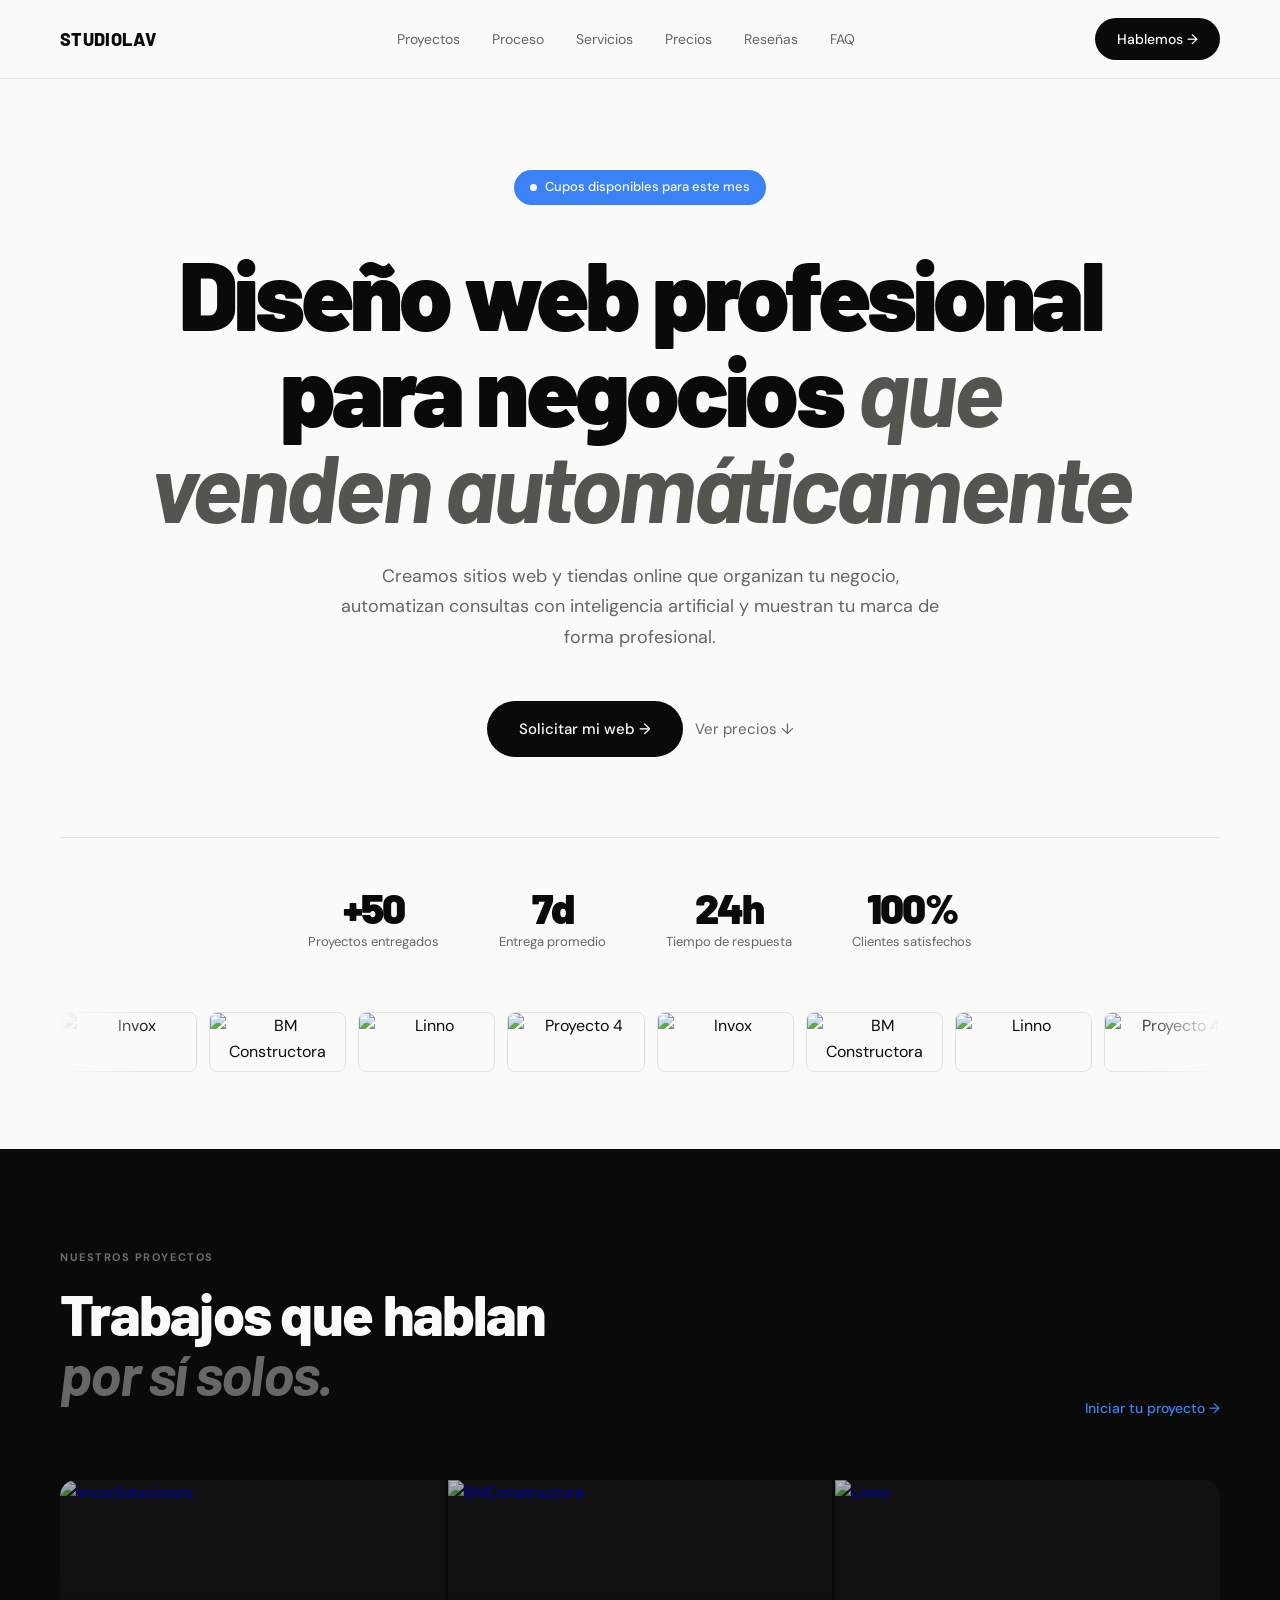
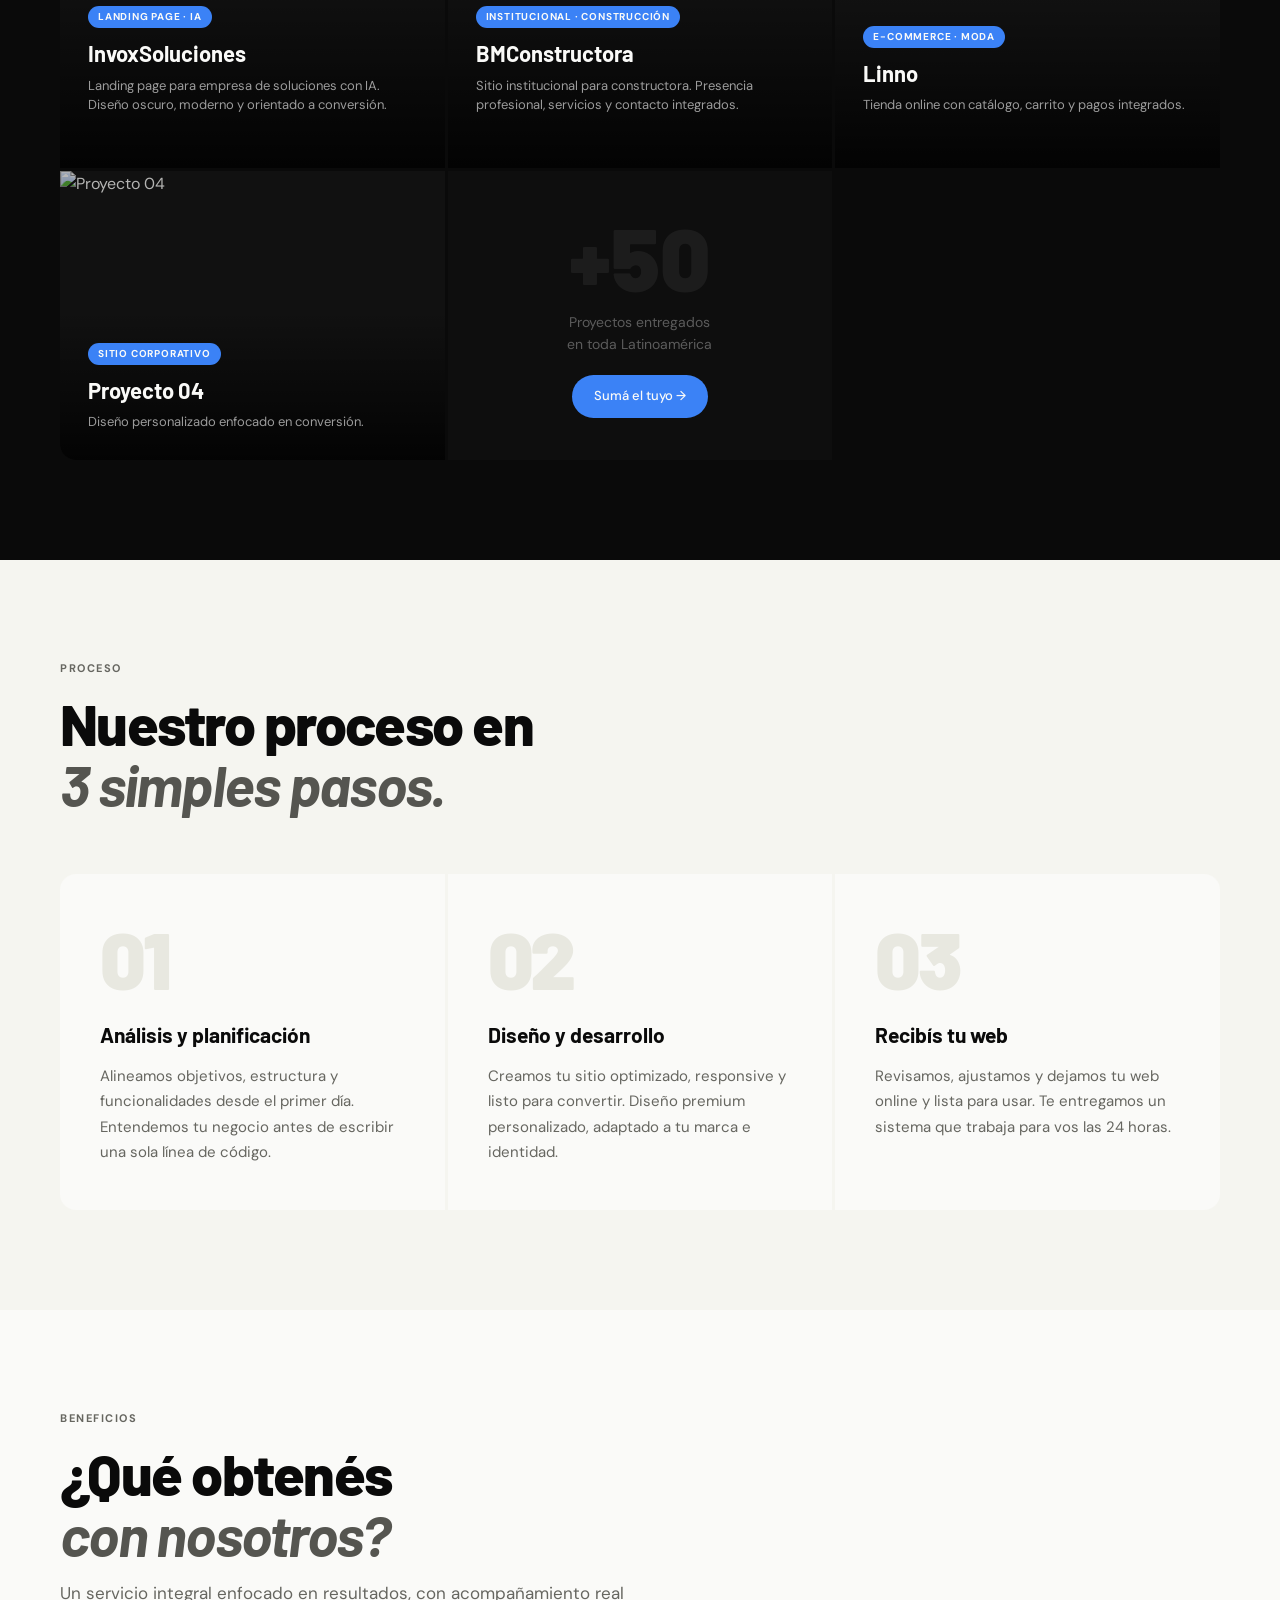
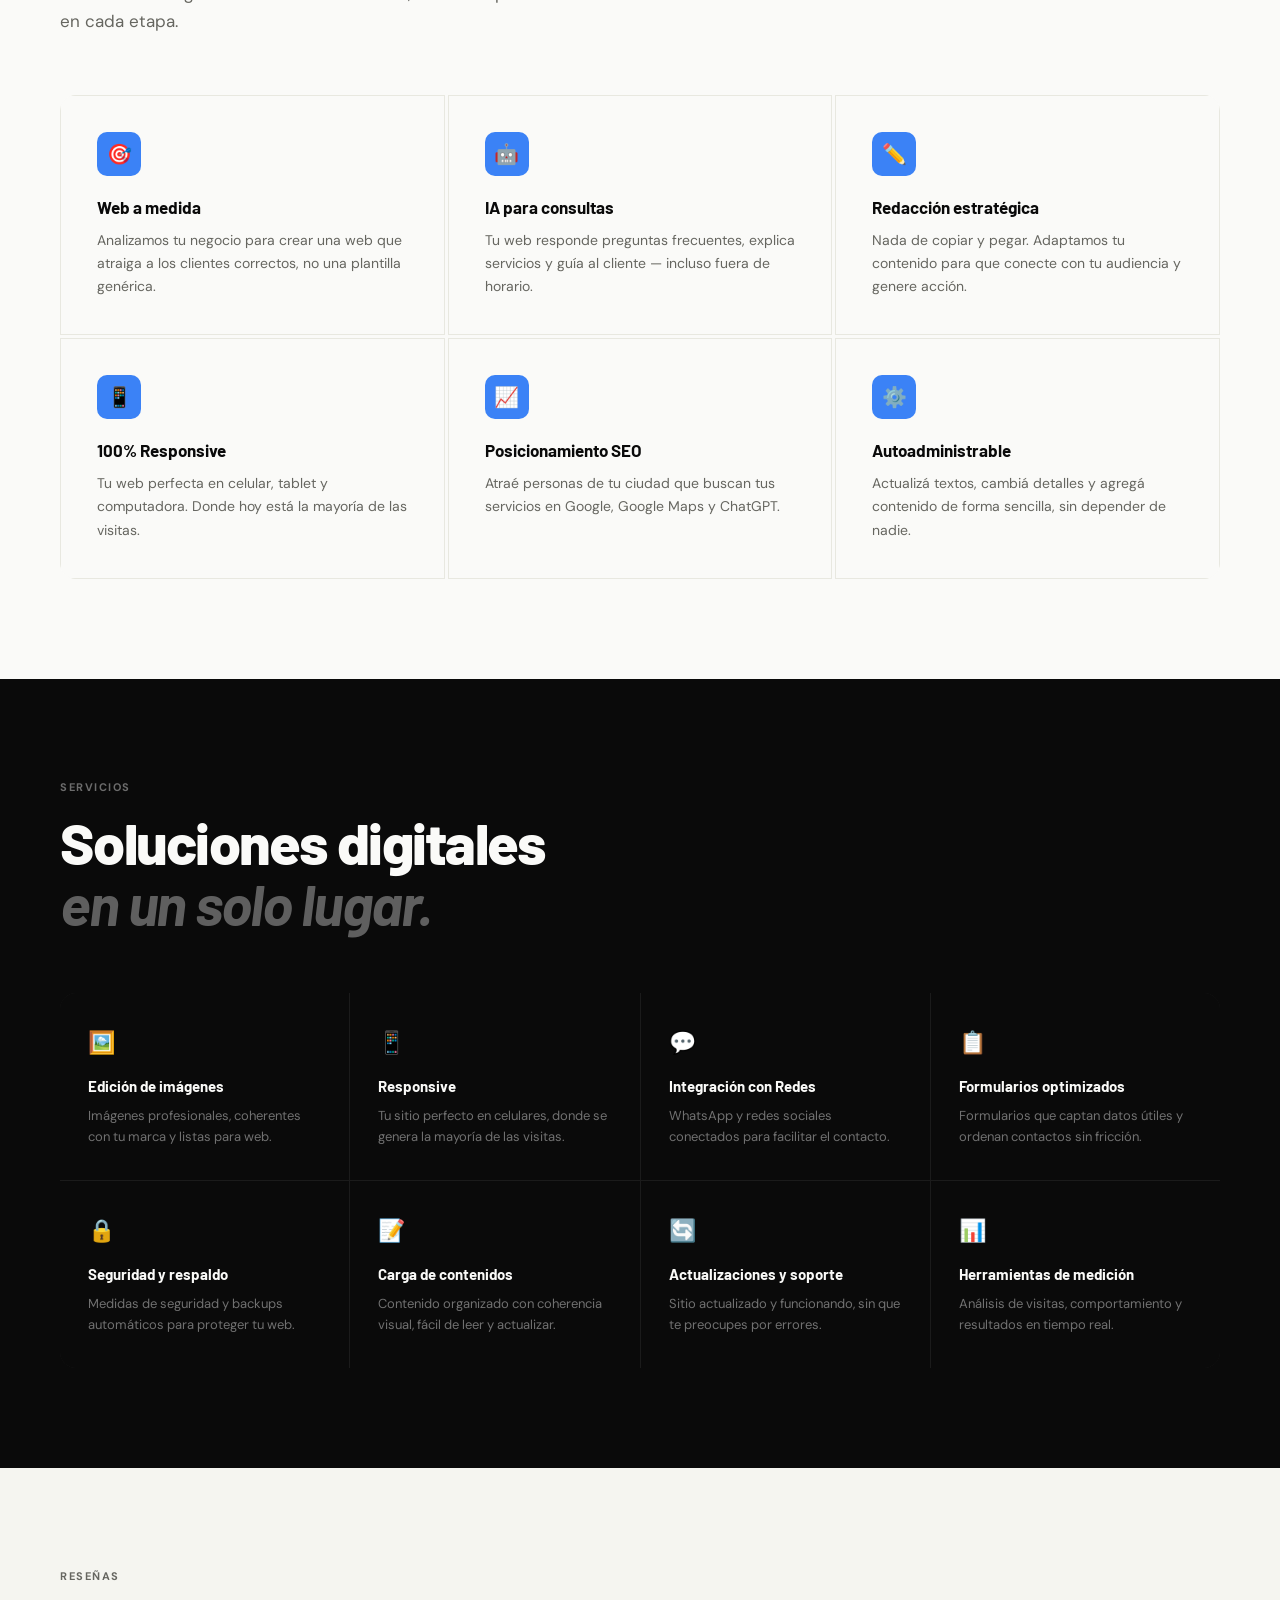
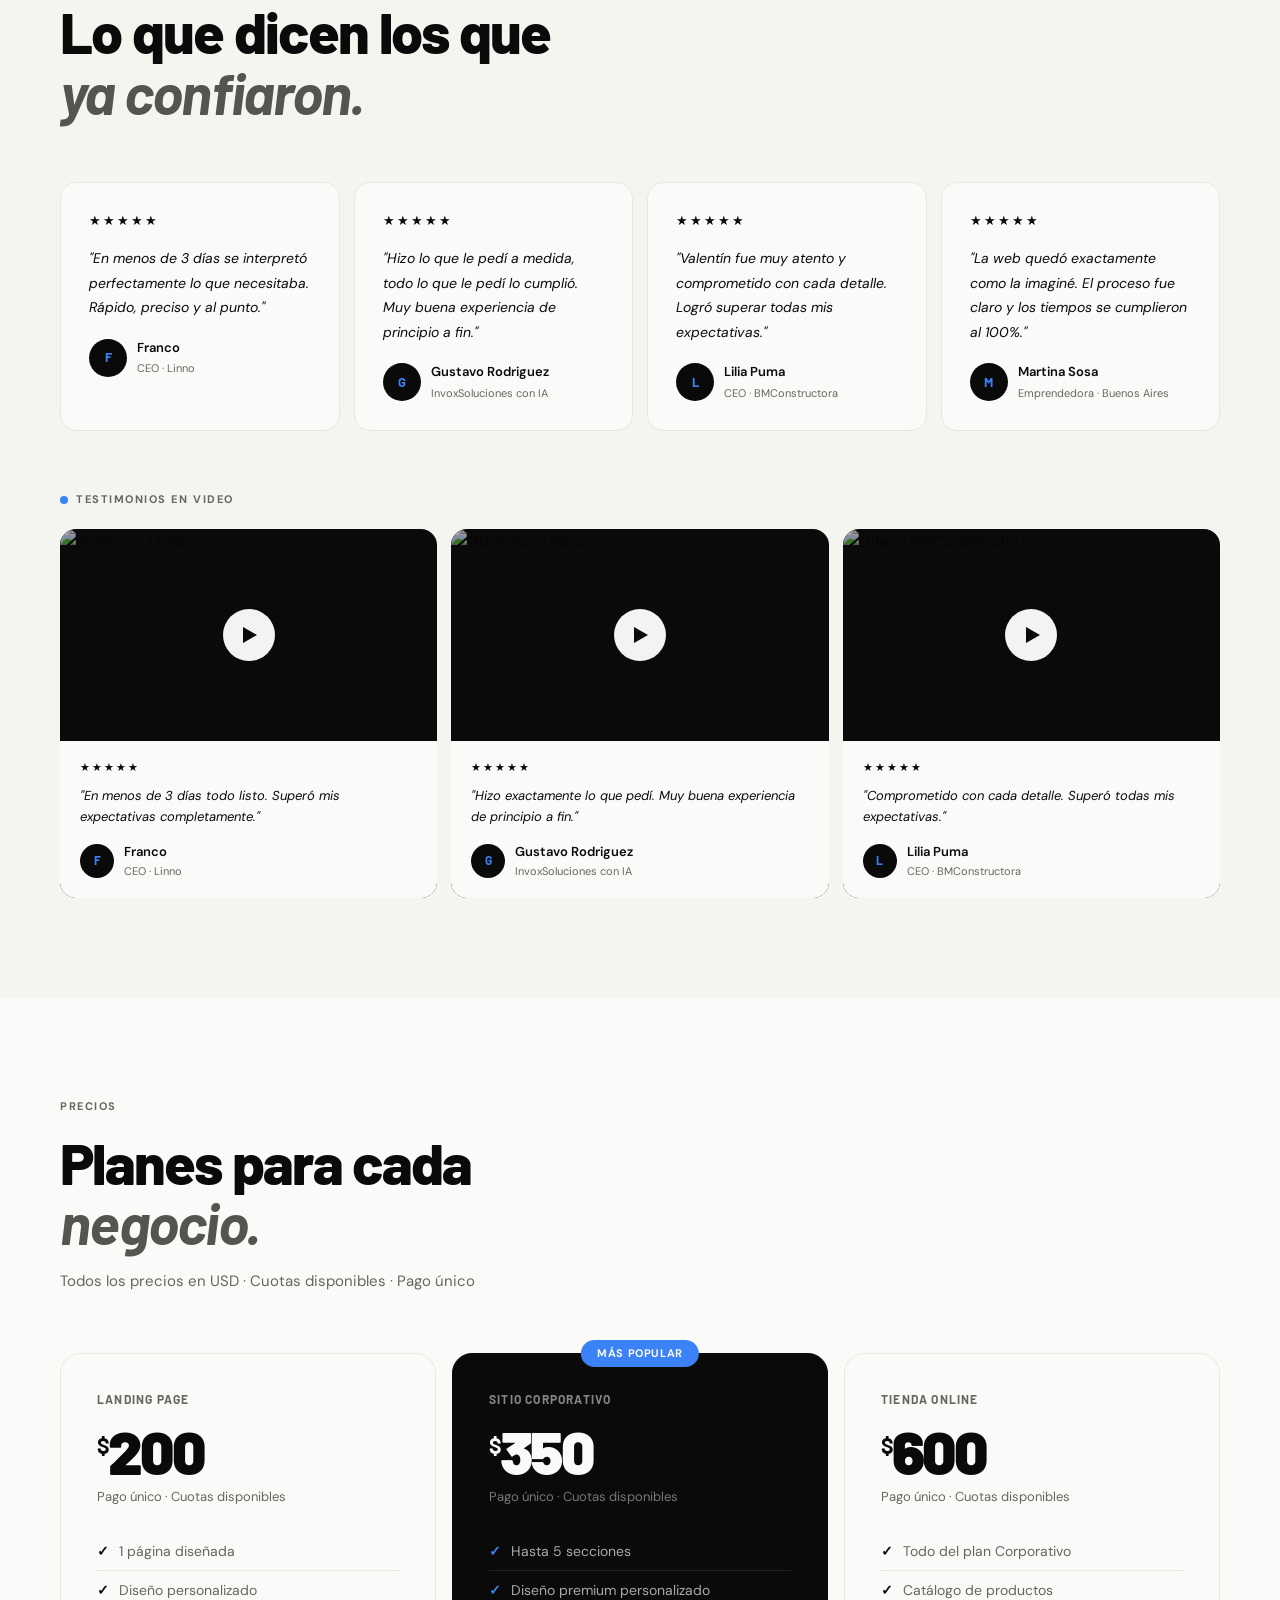
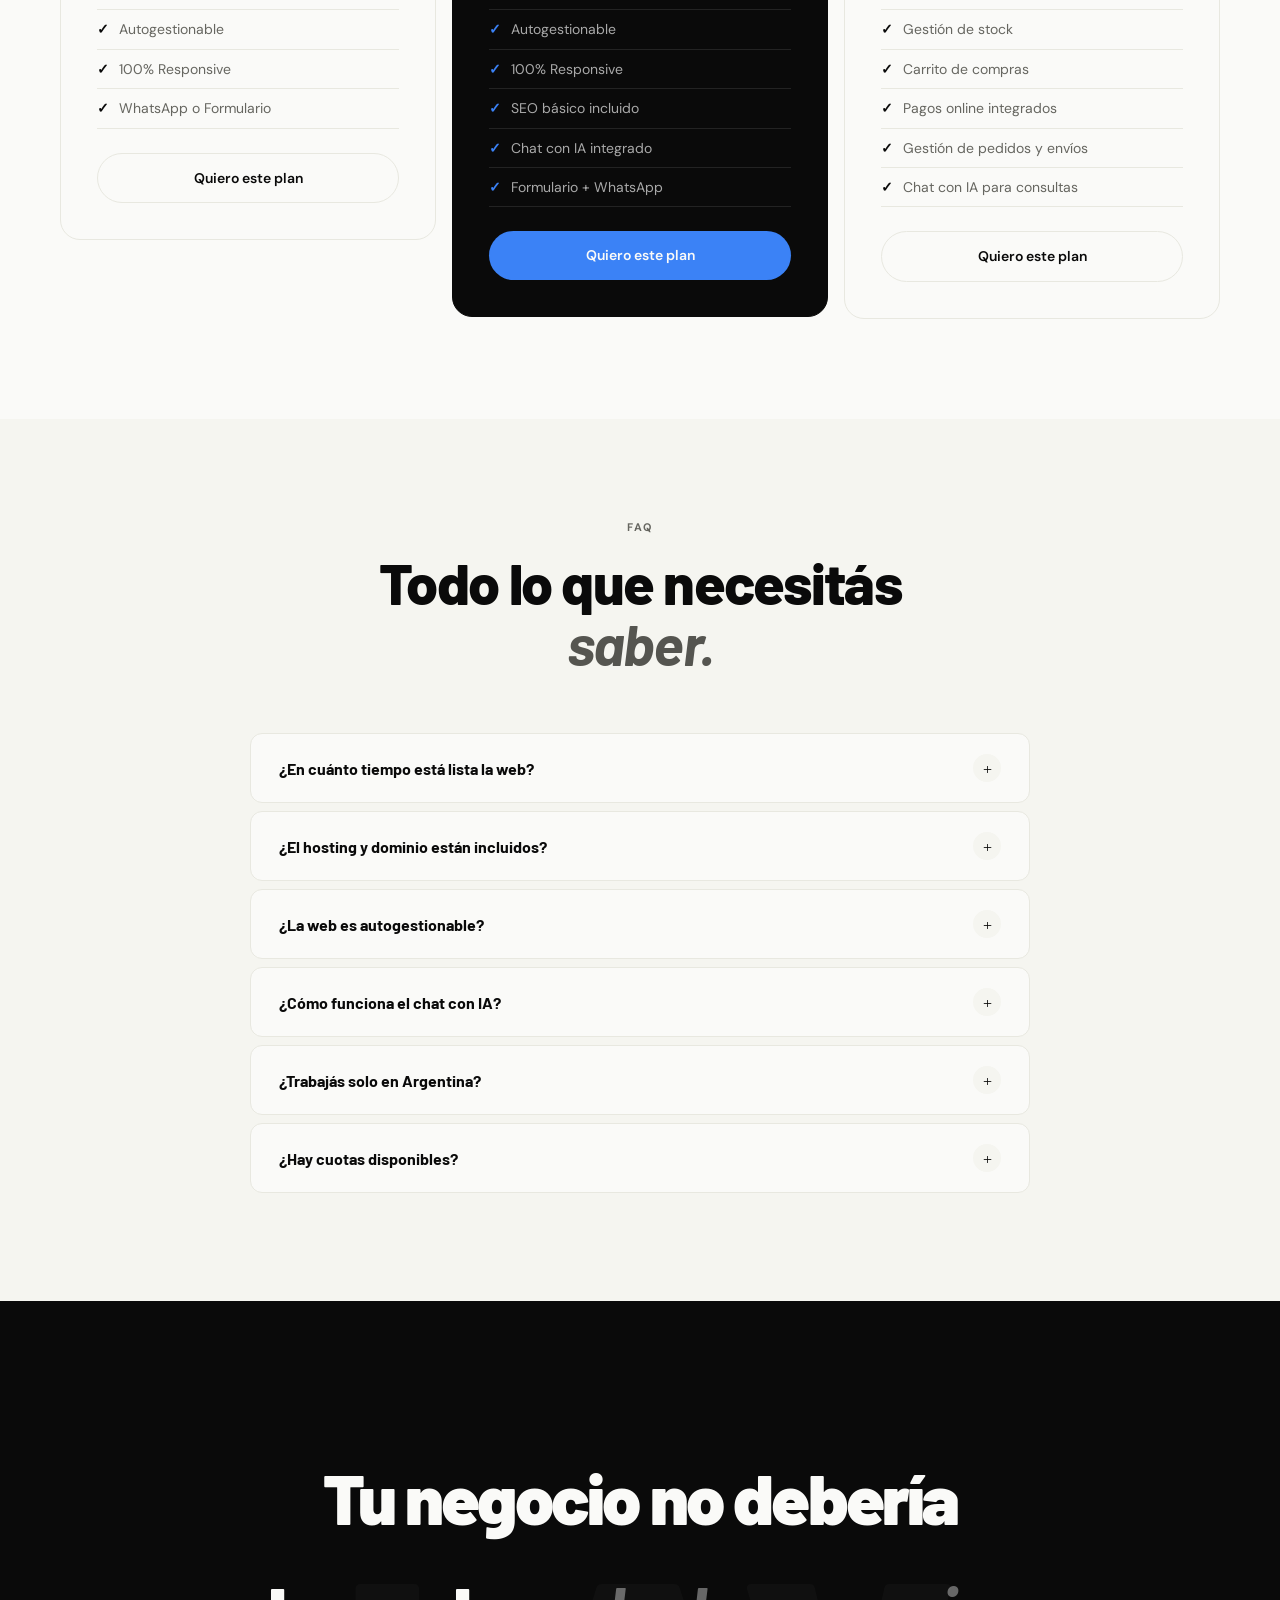
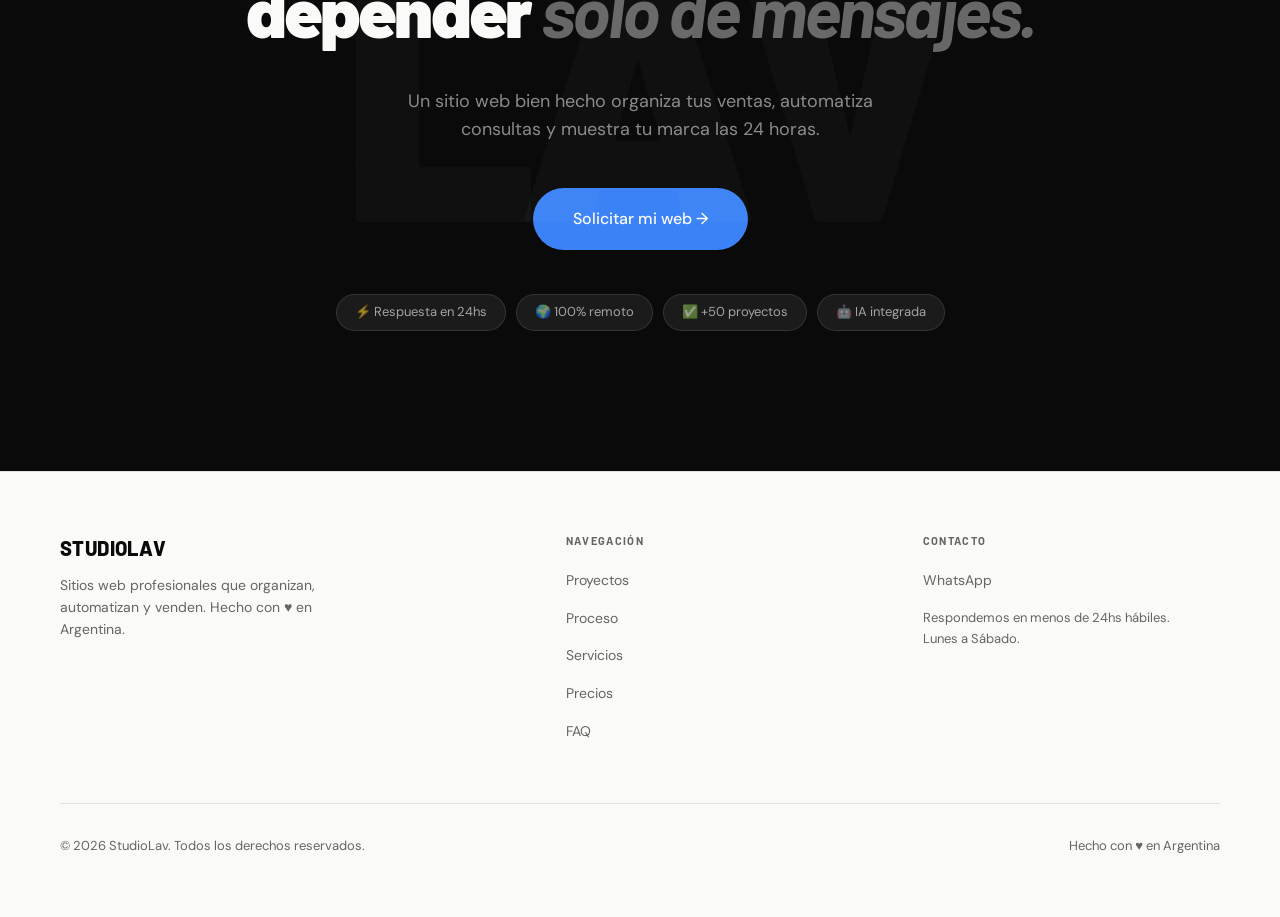
==== commit 7bdc4256: "newww" ====
--- a/index.html
+++ b/index.html
@@ -159,7 +159,7 @@
 
   <div>
     <div class="hero-badge">Cupos disponibles para este mes</div>
-    <h1>Tu negocio puede<br>vender <em>automáticamente.</em></h1>
+    <h1>Diseño web profesional <br>para negocios <em>que venden automáticamente</em></h1>
     <p class="hero-sub">Creamos sitios web y tiendas online que organizan tu negocio, automatizan consultas con inteligencia artificial y muestran tu marca de forma profesional.</p>
     <div class="hero-actions">
       <a href="https://walink.co/95pea6" class="btn-primary">Solicitar mi web →</a>
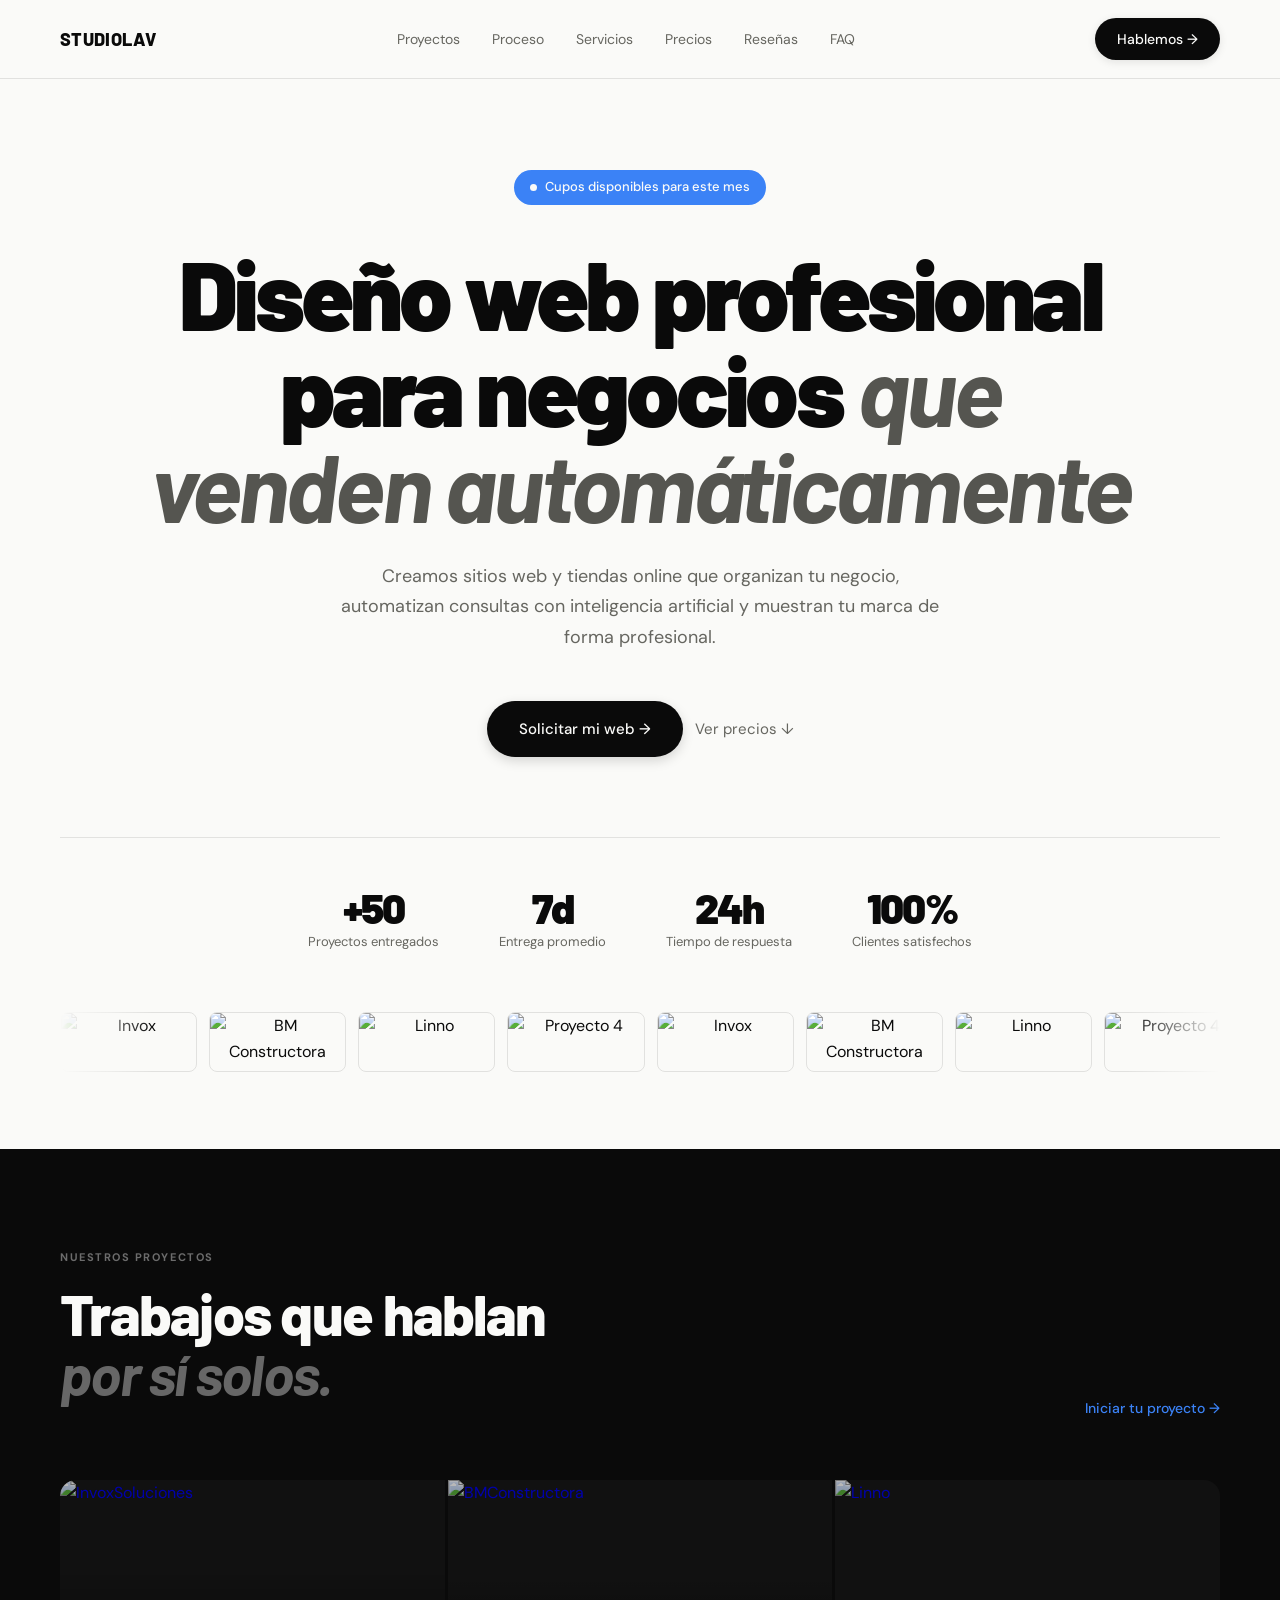
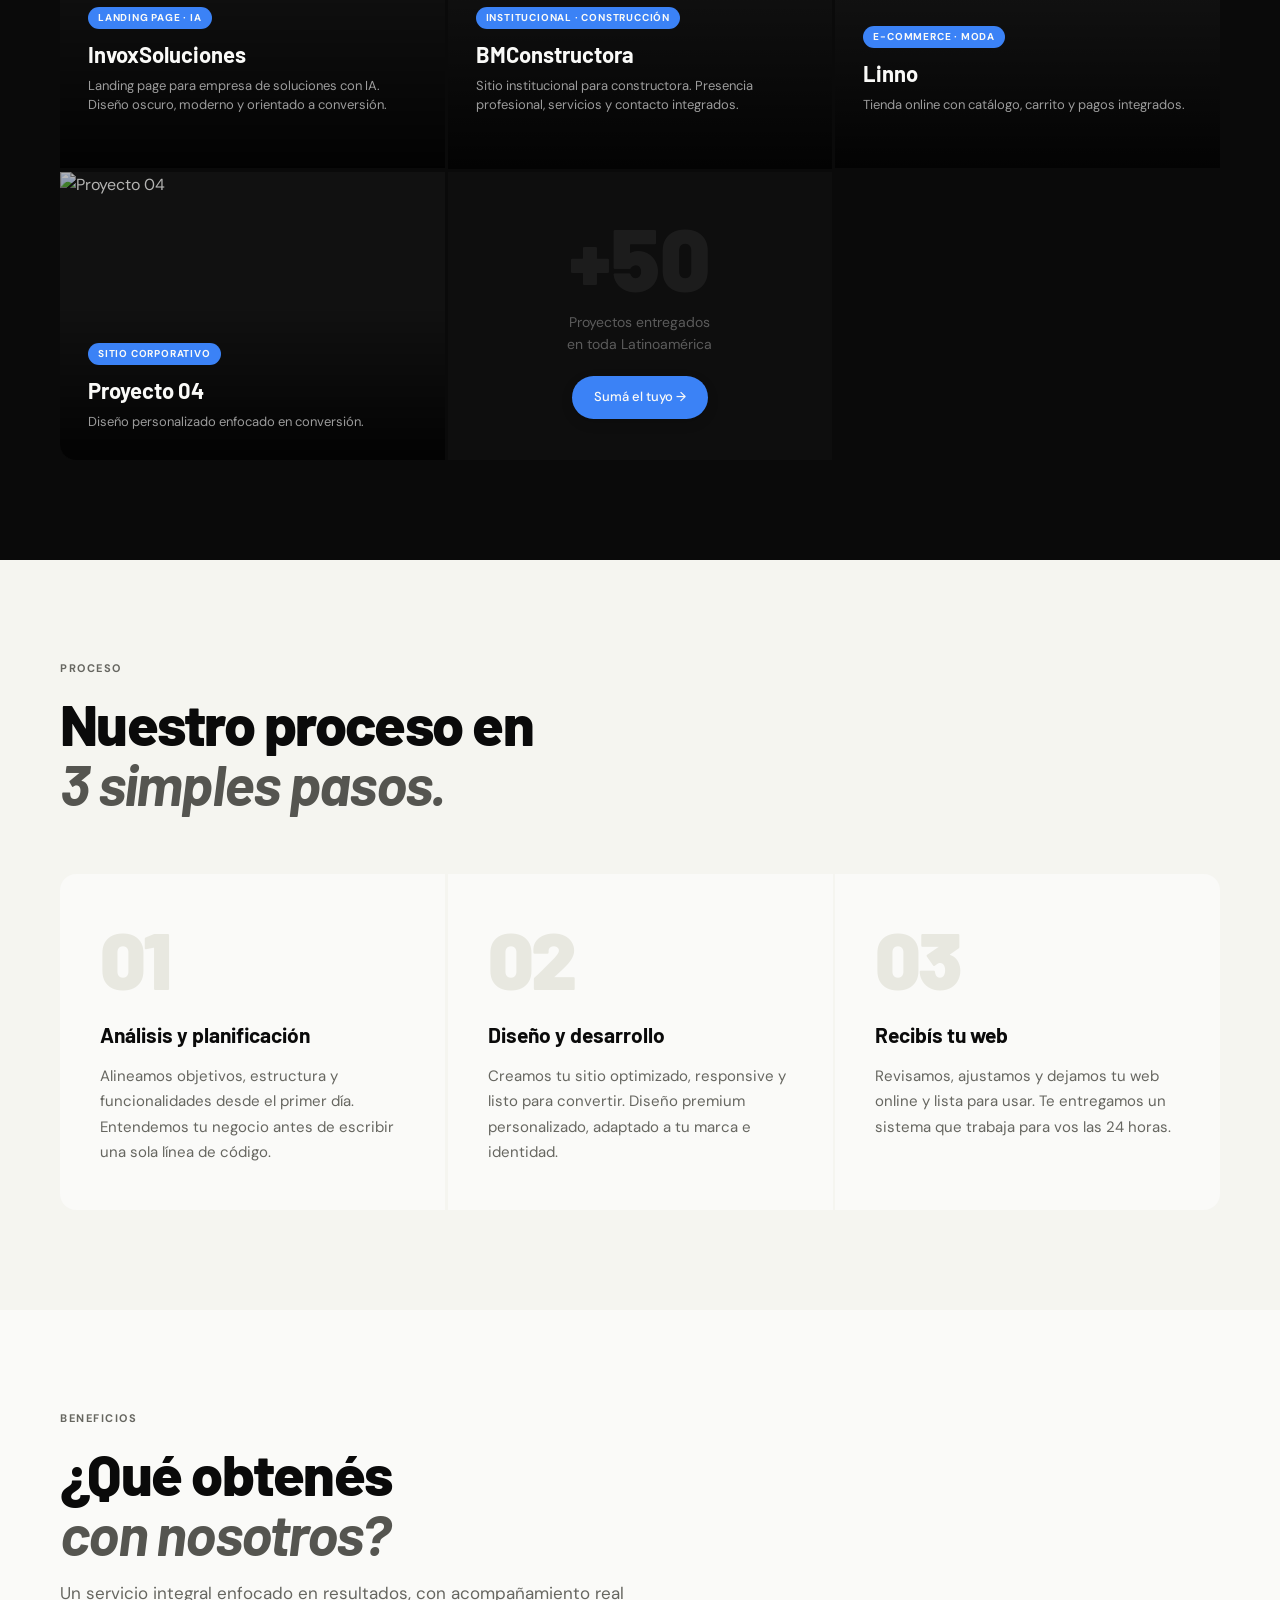
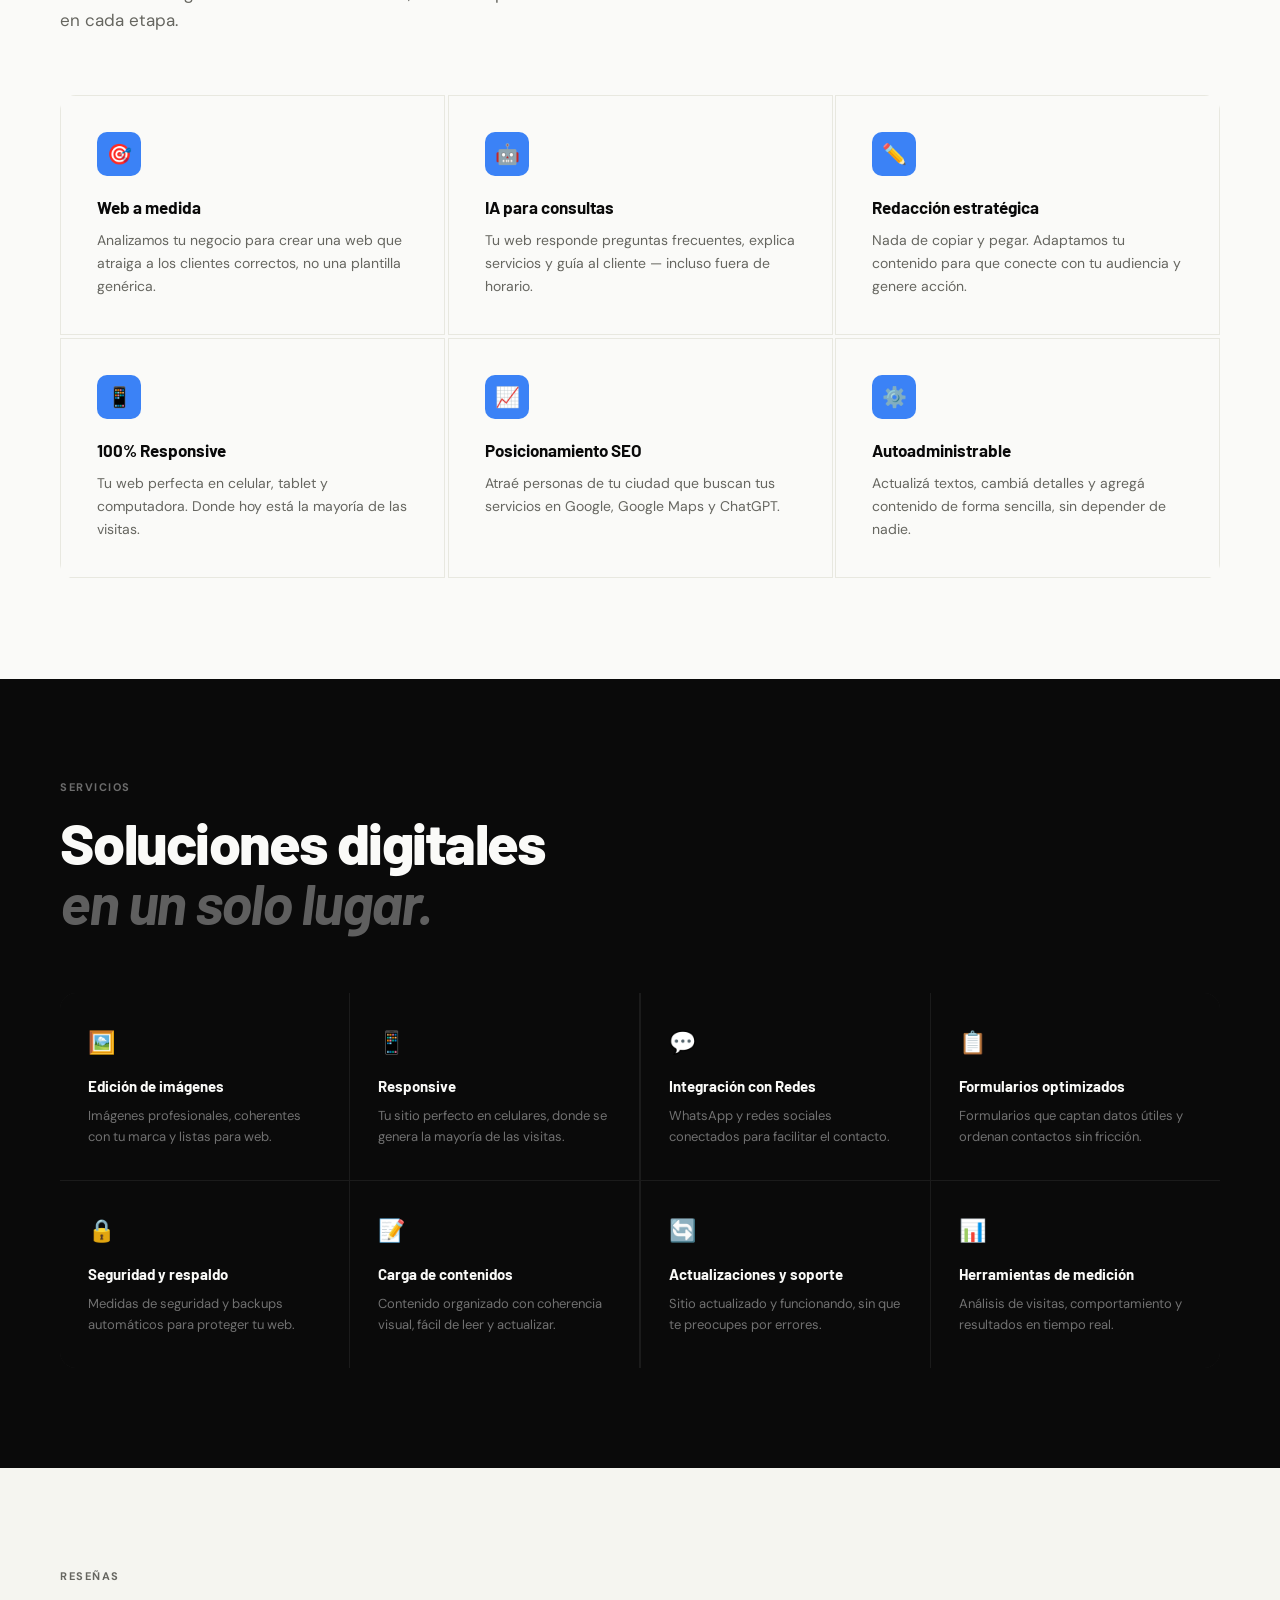
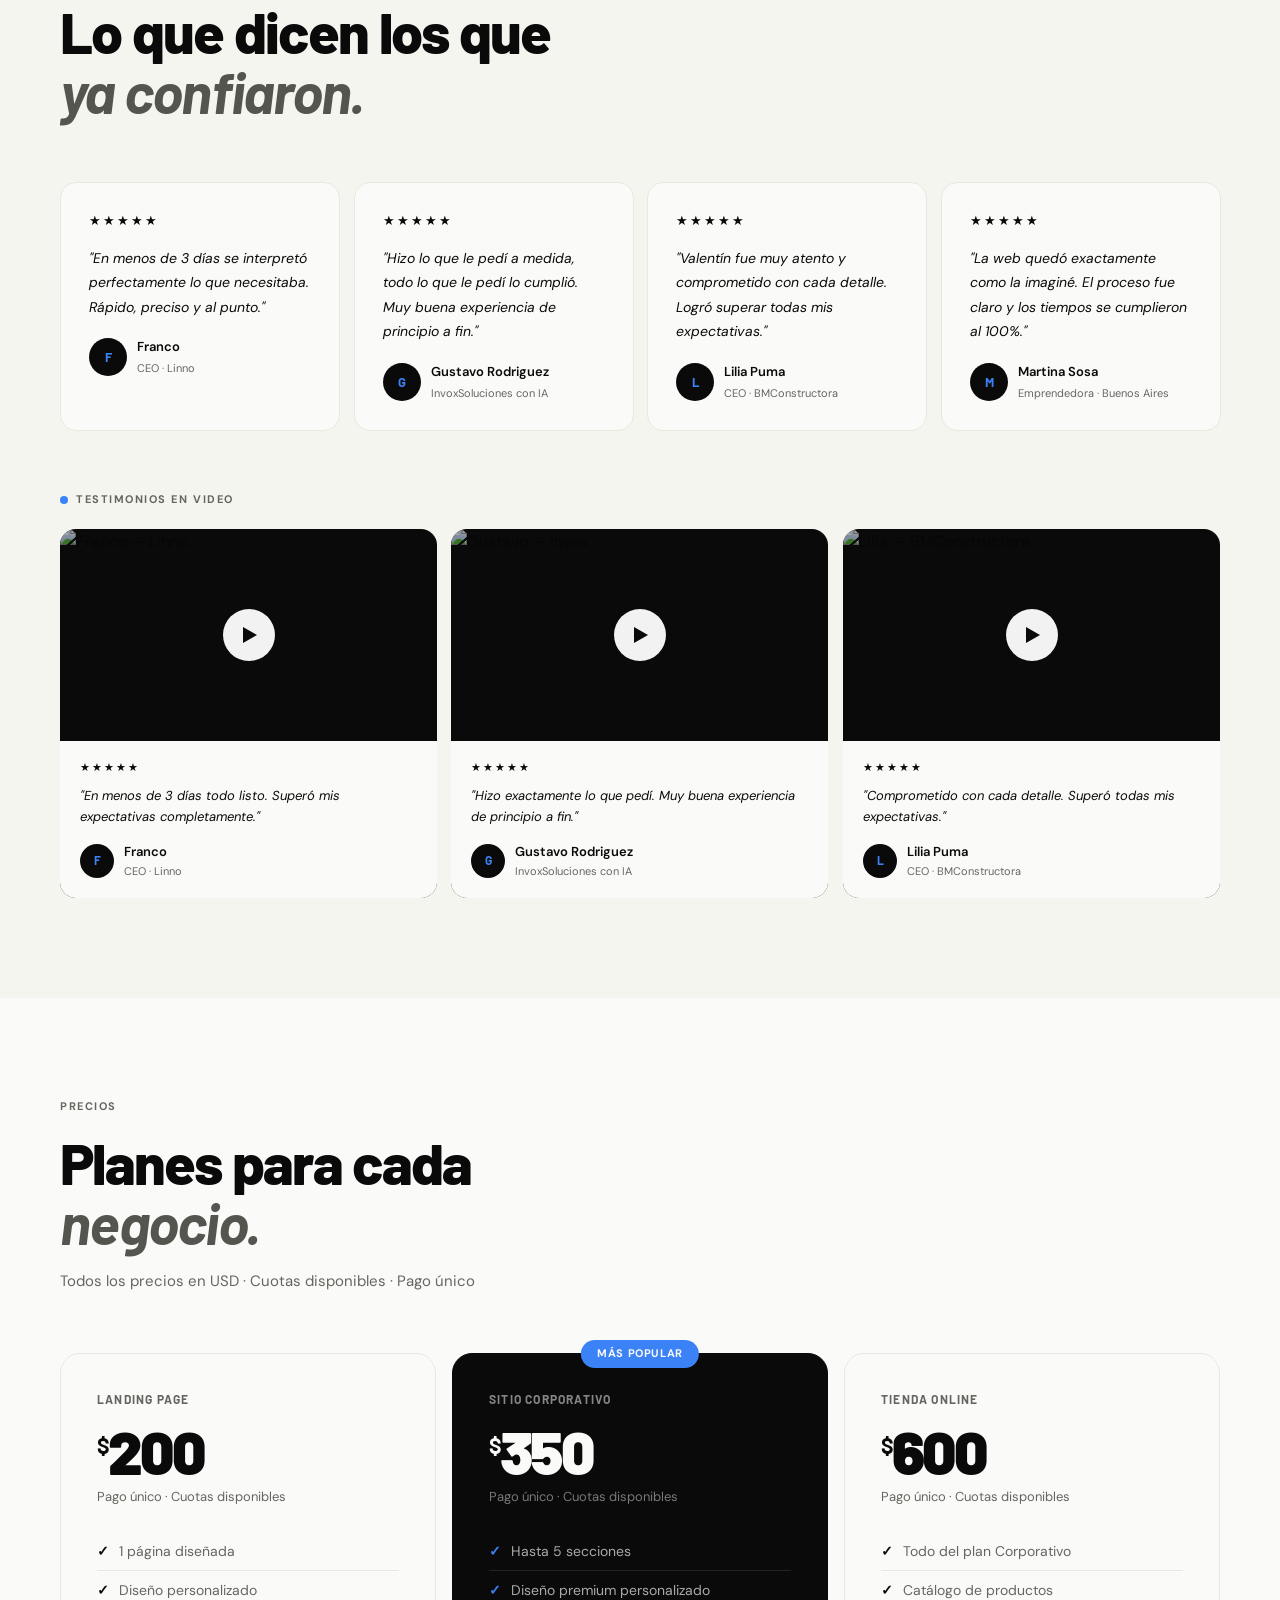
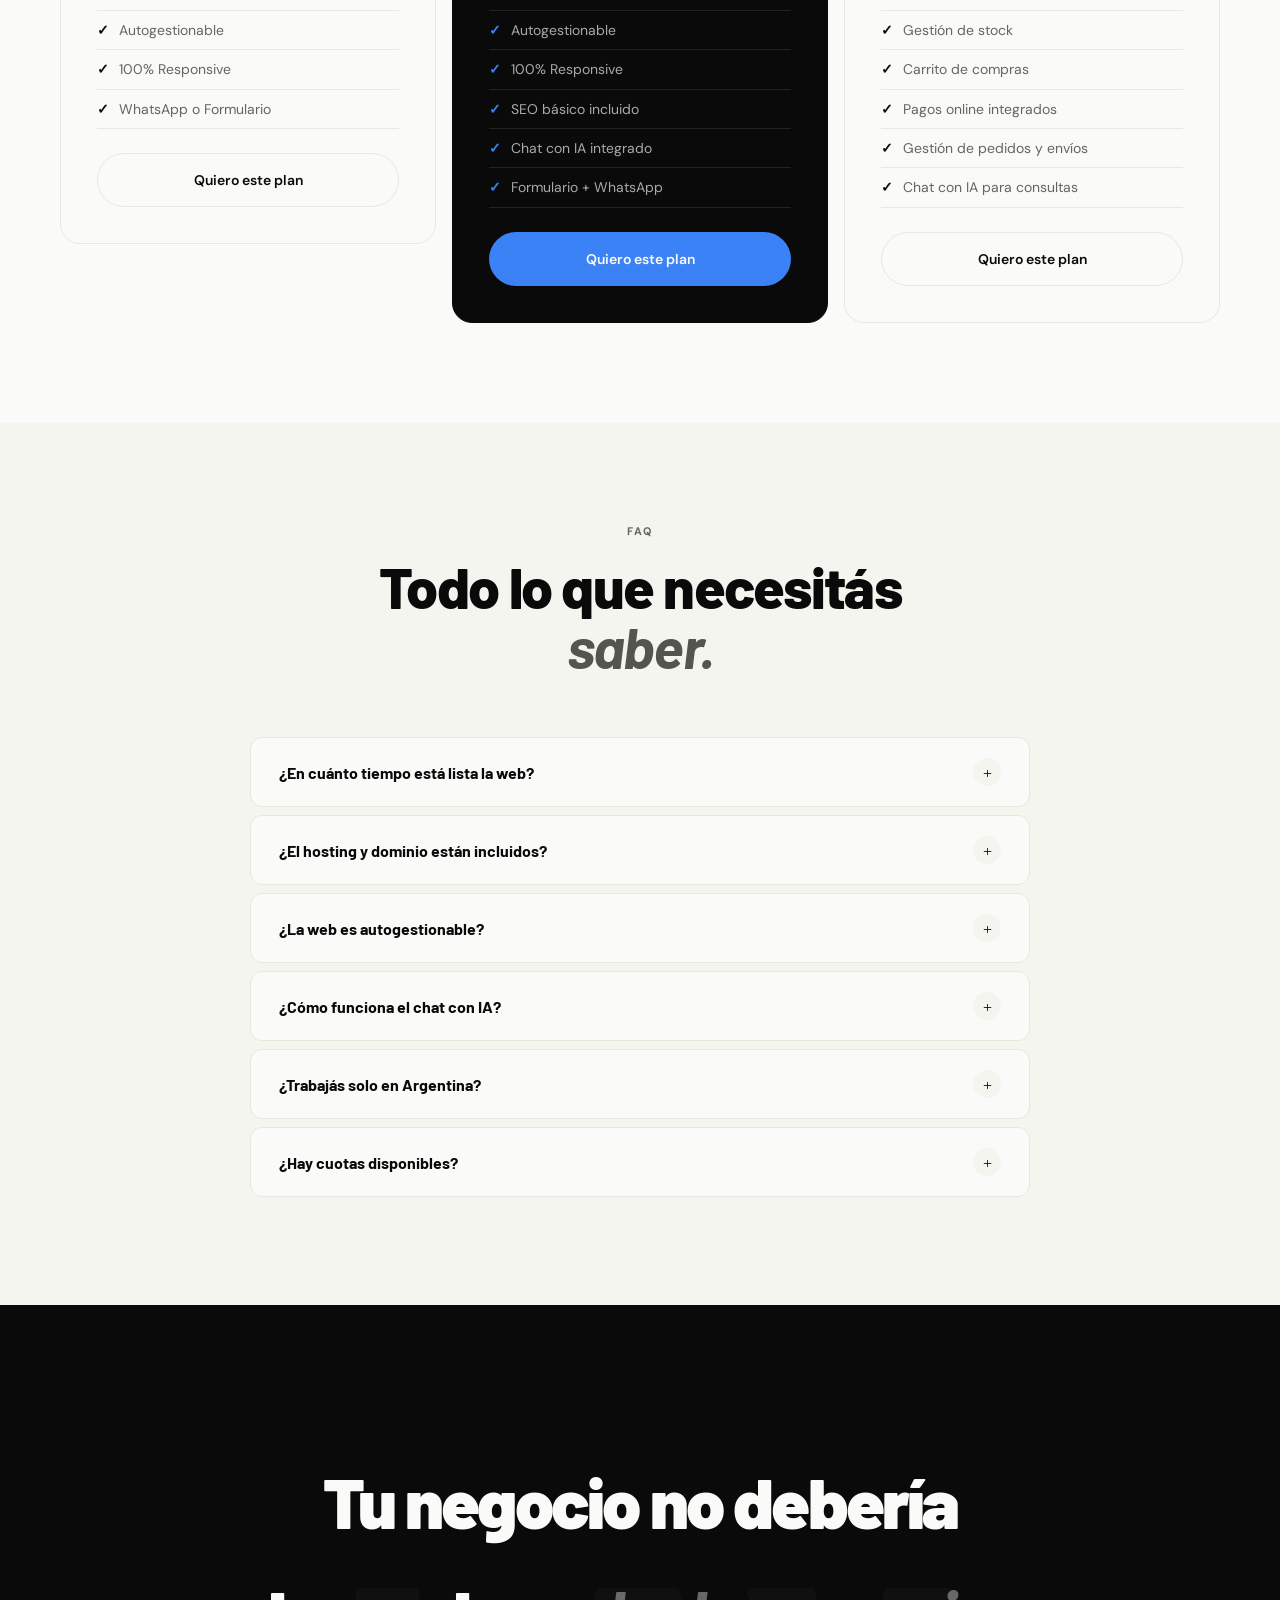
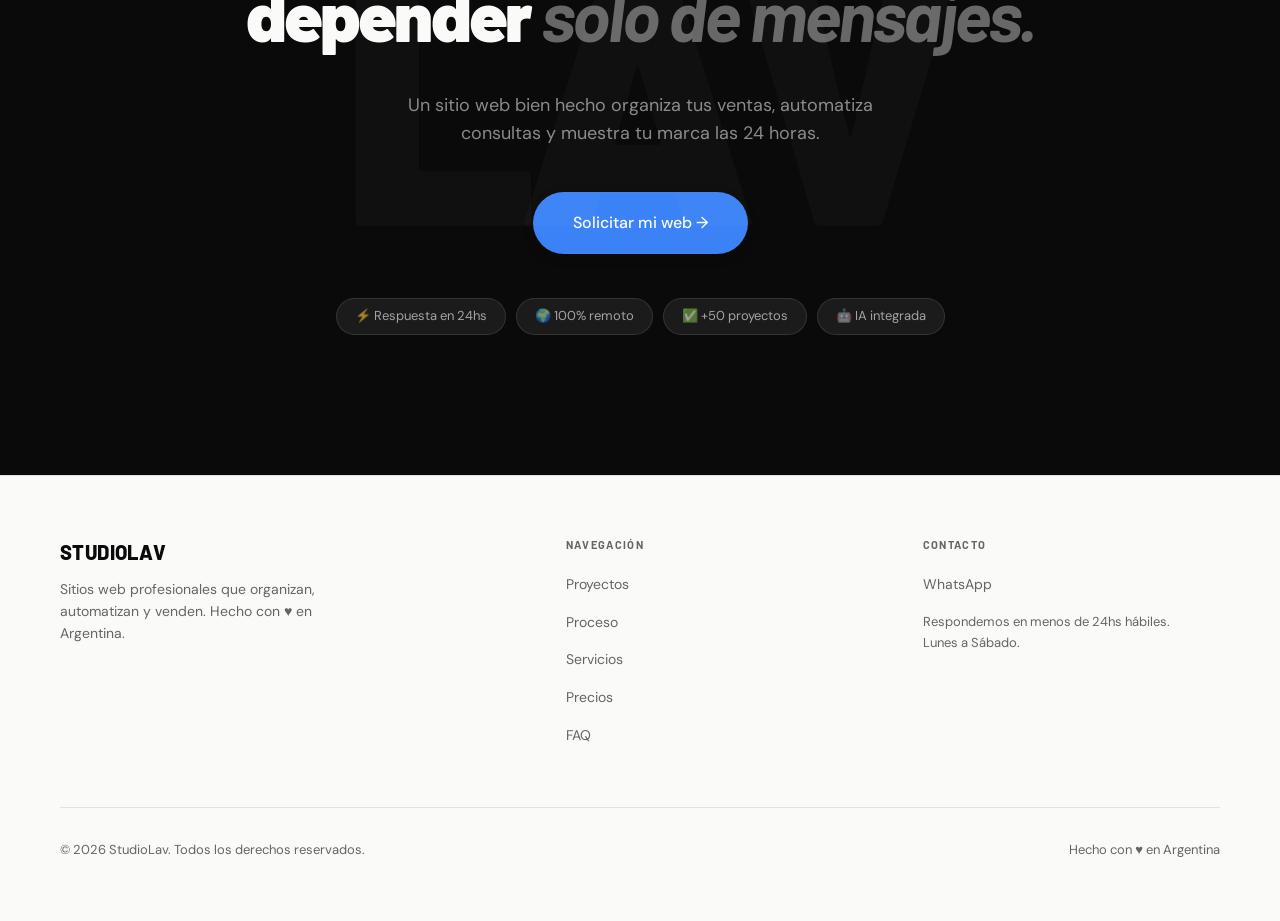
==== commit 8f7e9ba2: "Cambios finales" ====
--- a/index.html
+++ b/index.html
@@ -182,6 +182,14 @@
       <img src="https://studio-lav.com/source/bmnuevo.jpg" alt="BM Constructora">
       <img src="https://studio-lav.com/source/linnonuevo.jpg" alt="Linno">
       <img src="https://framerusercontent.com/images/aFgDF7hlNkukxkvFYElmq7qRaY0.jpg" alt="Proyecto 4">
+      <img src="https://studio-lav.com/source/invoxnuevo.jpg" alt="Invox">
+      <img src="https://studio-lav.com/source/bmnuevo.jpg" alt="BM Constructora">
+      <img src="https://studio-lav.com/source/linnonuevo.jpg" alt="Linno">
+      <img src="https://framerusercontent.com/images/aFgDF7hlNkukxkvFYElmq7qRaY0.jpg" alt="Proyecto 4">
+      <img src="https://studio-lav.com/source/invoxnuevo.jpg" alt="Invox">
+      <img src="https://studio-lav.com/source/bmnuevo.jpg" alt="BM Constructora">
+      <img src="https://studio-lav.com/source/linnonuevo.jpg" alt="Linno">
+      <img src="https://framerusercontent.com/images/aFgDF7hlNkukxkvFYElmq7qRaY0.jpg" alt="Proyecto 4">
     </div>
   </div>
 </section>
--- a/style.css
+++ b/style.css
@@ -12,7 +12,7 @@
   --border: rgba(10,10,10,0.1);
 }
 *, *::before, *::after { box-sizing: border-box; margin: 0; padding: 0; }
-html { scroll-behavior: smooth; -webkit-text-size-adjust: 100%; }
+html { scroll-behavior: smooth; scroll-padding-top: 80px; -webkit-text-size-adjust: 100%; }
 body { font-family: 'DM Sans', sans-serif; background: var(--white); color: var(--text); font-size: 16px; line-height: 1.6; overflow-x: hidden; }
 img { max-width: 100%; display: block; }
 h1,h2,h3,h4,h5 { font-family: 'Barlow', sans-serif; letter-spacing: -0.02em; }
@@ -31,7 +31,7 @@
 .nav-links { display:flex; gap:32px; list-style:none; }
 .nav-links a { text-decoration:none; color:var(--text-muted); font-size:14px; transition:color 0.2s; }
 .nav-links a:hover { color:var(--black); }
-.nav-cta { background:var(--black); color:var(--white); padding:10px 22px; border-radius:100px; font-size:14px; font-weight:500; text-decoration:none; white-space:nowrap; flex-shrink:0; transition:background 0.2s,transform 0.15s; }
+.nav-cta { background:var(--black); color:var(--white); padding:10px 22px; border-radius:100px; font-size:14px; font-weight:500; text-decoration:none; white-space:nowrap; flex-shrink:0; transition:background 0.2s,transform 0.15s,box-shadow 0.2s; border:none; cursor:pointer; box-shadow:0 2px 8px rgba(10,10,10,0.1); }
 .nav-cta:hover { background:var(--gray-800); transform:translateY(-1px); }
 .nav-burger { display:none; flex-direction:column; gap:5px; cursor:pointer; padding:4px; background:none; border:none; }
 .nav-burger span { display:block; width:22px; height:2px; background:var(--black); border-radius:2px; transition:transform 0.3s,opacity 0.3s; }
@@ -77,15 +77,15 @@
 .hero h1 em { font-style:italic; font-weight:700; color:var(--gray-600); }
 .hero-sub { font-size:clamp(15px,2vw,18px); color:var(--text-muted); max-width:52ch; margin-bottom:clamp(28px,5vw,48px); line-height:1.7; margin-left:auto; margin-right:auto; }
 .hero-actions { display:flex; gap:12px; align-items:center; flex-wrap:wrap; justify-content:center; }
-.btn-primary { background:var(--black); color:var(--white); padding:clamp(12px,2vw,16px) clamp(24px,3vw,32px); border-radius:100px; font-size:clamp(14px,1.5vw,15px); font-weight:500; text-decoration:none; display:inline-flex; align-items:center; gap:6px; transition:transform 0.15s,background 0.2s; white-space:nowrap; }
-.btn-primary:hover { transform:translateY(-2px); background:var(--gray-800); }
-.btn-secondary { color:var(--text-muted); font-size:clamp(14px,1.5vw,15px); text-decoration:none; display:inline-flex; align-items:center; gap:6px; transition:color 0.2s; white-space:nowrap; }
-.btn-secondary:hover { color:var(--black); }
+.btn-primary { background:var(--black); color:var(--white); padding:clamp(12px,2vw,16px) clamp(24px,3vw,32px); border-radius:100px; font-size:clamp(14px,1.5vw,15px); font-weight:500; text-decoration:none; display:inline-flex; align-items:center; gap:6px; transition:transform 0.15s,background 0.2s,box-shadow 0.2s; white-space:nowrap; border:none; cursor:pointer; box-shadow:0 4px 12px rgba(10,10,10,0.15); }
+.btn-primary:hover { transform:translateY(-2px); background:var(--gray-800); box-shadow:0 8px 24px rgba(10,10,10,0.25); }
+.btn-secondary { color:var(--text-muted); font-size:clamp(14px,1.5vw,15px); text-decoration:none; display:inline-flex; align-items:center; gap:6px; transition:color 0.2s,transform 0.15s; white-space:nowrap; cursor:pointer; }
+.btn-secondary:hover { color:var(--black); transform:translateY(-1px); }
 .hero-stats { display:flex; gap:clamp(24px,5vw,60px); margin-top:clamp(40px,7vw,80px); padding-top:clamp(24px,4vw,48px); border-top:1px solid var(--border); flex-wrap:wrap; justify-content:center; }
 .hero-stat-num { font-family:'Barlow',sans-serif; font-size:clamp(28px,4vw,42px); font-weight:900; letter-spacing:-0.04em; line-height:1; text-align:center; }
 .hero-stat-label { font-size:13px; color:var(--text-muted); margin-top:4px; text-align:center; }
 .hero-marquee-wrap { overflow:hidden; margin-top:clamp(32px,5vw,60px); mask-image:linear-gradient(to right,transparent,black 8%,black 92%,transparent); -webkit-mask-image:linear-gradient(to right,transparent,black 8%,black 92%,transparent); }
-.hero-marquee { display:flex; animation:marquee 24s linear infinite; width:max-content; }
+.hero-marquee { display:flex; animation:marquee 48s linear infinite; width:max-content; }
 .hero-marquee img { height:clamp(44px,6vw,60px); width:auto; aspect-ratio:16/7; object-fit:cover; object-position:top; border-radius:8px; margin-right:12px; border:1px solid var(--border); flex-shrink:0; }
 @keyframes marquee { from{transform:translateX(0)} to{transform:translateX(-50%)} }
 
@@ -204,11 +204,11 @@
 .pricing-card.featured .pricing-features li { color:rgba(255,255,255,0.65); border-color:rgba(255,255,255,0.1); }
 .pricing-features li::before { content:'✓'; font-weight:700; color:var(--black); flex-shrink:0; }
 .pricing-card.featured .pricing-features li::before { color:var(--accent); }
-.pricing-cta { display:block; text-align:center; padding:13px; border-radius:100px; font-size:14px; font-weight:600; text-decoration:none; transition:all 0.2s; }
+.pricing-cta { display:block; text-align:center; padding:15px 24px; border-radius:100px; font-size:14px; font-weight:600; text-decoration:none; transition:all 0.2s; cursor:pointer; border:1.5px solid transparent; }
 .pricing-cta-outline { border:1.5px solid var(--gray-200); color:var(--black); }
 .pricing-cta-outline:hover { border-color:var(--black); background:var(--black); color:var(--white); }
 .pricing-cta-solid { background:var(--accent); color:var(--white); }
-.pricing-cta-solid:hover { background:var(--accent2); }
+.pricing-cta-solid:hover { background:var(--accent2); transform:translateY(-2px); box-shadow:0 8px 24px rgba(59,130,246,0.3); }
 
 /* FAQ */
 .faq { background:var(--gray-100); }
@@ -242,11 +242,11 @@
 .footer-copy { grid-column:1/-1; padding-top:32px; border-top:1px solid var(--border); font-size:13px; color:var(--text-muted); display:flex; justify-content:space-between; align-items:center; flex-wrap:wrap; gap:8px; }
 
 /* REVEAL */
-.reveal { opacity:0; transform:translateY(28px); transition:opacity 0.65s cubic-bezier(0.25,0.46,0.45,0.94),transform 0.65s cubic-bezier(0.25,0.46,0.45,0.94); }
+.reveal { opacity:0; transform:translateY(28px); transition:opacity 0.8s cubic-bezier(0.25,0.46,0.45,0.94), transform 0.8s cubic-bezier(0.25,0.46,0.45,0.94); will-change:opacity,transform; }
 .reveal.visible { opacity:1; transform:translateY(0); }
-.reveal-delay-1 { transition-delay:0.08s; }
-.reveal-delay-2 { transition-delay:0.16s; }
-.reveal-delay-3 { transition-delay:0.24s; }
+.reveal-delay-1 { transition-delay:0.12s; }
+.reveal-delay-2 { transition-delay:0.24s; }
+.reveal-delay-3 { transition-delay:0.36s; }
 
 /* RESPONSIVE — tablet ≤ 1024px */
 @media (max-width:1024px) {
@@ -274,7 +274,8 @@
 }
 /* mobile ≤ 520px */
 @media (max-width:520px) {
-  .hero-actions { flex-direction:column; align-items:flex-start; }
+  .hero-actions { flex-direction:column; align-items:center; width:100%; }
+  .btn-primary, .btn-secondary { width:100%; justify-content:center; }
   .portfolio-grid-bottom { grid-template-columns:1fr; }
   .benefits-grid { grid-template-columns:1fr; }
   .services-grid { grid-template-columns:1fr; }
--- a/style.css
+++ b/style.css
@@ -12,7 +12,7 @@
   --border: rgba(10,10,10,0.1);
 }
 *, *::before, *::after { box-sizing: border-box; margin: 0; padding: 0; }
-html { scroll-behavior: smooth; -webkit-text-size-adjust: 100%; }
+html { scroll-behavior: smooth; scroll-padding-top: 80px; -webkit-text-size-adjust: 100%; }
 body { font-family: 'DM Sans', sans-serif; background: var(--white); color: var(--text); font-size: 16px; line-height: 1.6; overflow-x: hidden; }
 img { max-width: 100%; display: block; }
 h1,h2,h3,h4,h5 { font-family: 'Barlow', sans-serif; letter-spacing: -0.02em; }
@@ -31,7 +31,7 @@
 .nav-links { display:flex; gap:32px; list-style:none; }
 .nav-links a { text-decoration:none; color:var(--text-muted); font-size:14px; transition:color 0.2s; }
 .nav-links a:hover { color:var(--black); }
-.nav-cta { background:var(--black); color:var(--white); padding:10px 22px; border-radius:100px; font-size:14px; font-weight:500; text-decoration:none; white-space:nowrap; flex-shrink:0; transition:background 0.2s,transform 0.15s; }
+.nav-cta { background:var(--black); color:var(--white); padding:10px 22px; border-radius:100px; font-size:14px; font-weight:500; text-decoration:none; white-space:nowrap; flex-shrink:0; transition:background 0.2s,transform 0.15s,box-shadow 0.2s; border:none; cursor:pointer; box-shadow:0 2px 8px rgba(10,10,10,0.1); }
 .nav-cta:hover { background:var(--gray-800); transform:translateY(-1px); }
 .nav-burger { display:none; flex-direction:column; gap:5px; cursor:pointer; padding:4px; background:none; border:none; }
 .nav-burger span { display:block; width:22px; height:2px; background:var(--black); border-radius:2px; transition:transform 0.3s,opacity 0.3s; }
@@ -77,15 +77,15 @@
 .hero h1 em { font-style:italic; font-weight:700; color:var(--gray-600); }
 .hero-sub { font-size:clamp(15px,2vw,18px); color:var(--text-muted); max-width:52ch; margin-bottom:clamp(28px,5vw,48px); line-height:1.7; margin-left:auto; margin-right:auto; }
 .hero-actions { display:flex; gap:12px; align-items:center; flex-wrap:wrap; justify-content:center; }
-.btn-primary { background:var(--black); color:var(--white); padding:clamp(12px,2vw,16px) clamp(24px,3vw,32px); border-radius:100px; font-size:clamp(14px,1.5vw,15px); font-weight:500; text-decoration:none; display:inline-flex; align-items:center; gap:6px; transition:transform 0.15s,background 0.2s; white-space:nowrap; }
-.btn-primary:hover { transform:translateY(-2px); background:var(--gray-800); }
-.btn-secondary { color:var(--text-muted); font-size:clamp(14px,1.5vw,15px); text-decoration:none; display:inline-flex; align-items:center; gap:6px; transition:color 0.2s; white-space:nowrap; }
-.btn-secondary:hover { color:var(--black); }
+.btn-primary { background:var(--black); color:var(--white); padding:clamp(12px,2vw,16px) clamp(24px,3vw,32px); border-radius:100px; font-size:clamp(14px,1.5vw,15px); font-weight:500; text-decoration:none; display:inline-flex; align-items:center; gap:6px; transition:transform 0.15s,background 0.2s,box-shadow 0.2s; white-space:nowrap; border:none; cursor:pointer; box-shadow:0 4px 12px rgba(10,10,10,0.15); }
+.btn-primary:hover { transform:translateY(-2px); background:var(--gray-800); box-shadow:0 8px 24px rgba(10,10,10,0.25); }
+.btn-secondary { color:var(--text-muted); font-size:clamp(14px,1.5vw,15px); text-decoration:none; display:inline-flex; align-items:center; gap:6px; transition:color 0.2s,transform 0.15s; white-space:nowrap; cursor:pointer; }
+.btn-secondary:hover { color:var(--black); transform:translateY(-1px); }
 .hero-stats { display:flex; gap:clamp(24px,5vw,60px); margin-top:clamp(40px,7vw,80px); padding-top:clamp(24px,4vw,48px); border-top:1px solid var(--border); flex-wrap:wrap; justify-content:center; }
 .hero-stat-num { font-family:'Barlow',sans-serif; font-size:clamp(28px,4vw,42px); font-weight:900; letter-spacing:-0.04em; line-height:1; text-align:center; }
 .hero-stat-label { font-size:13px; color:var(--text-muted); margin-top:4px; text-align:center; }
 .hero-marquee-wrap { overflow:hidden; margin-top:clamp(32px,5vw,60px); mask-image:linear-gradient(to right,transparent,black 8%,black 92%,transparent); -webkit-mask-image:linear-gradient(to right,transparent,black 8%,black 92%,transparent); }
-.hero-marquee { display:flex; animation:marquee 24s linear infinite; width:max-content; }
+.hero-marquee { display:flex; animation:marquee 48s linear infinite; width:max-content; }
 .hero-marquee img { height:clamp(44px,6vw,60px); width:auto; aspect-ratio:16/7; object-fit:cover; object-position:top; border-radius:8px; margin-right:12px; border:1px solid var(--border); flex-shrink:0; }
 @keyframes marquee { from{transform:translateX(0)} to{transform:translateX(-50%)} }
 
@@ -204,11 +204,11 @@
 .pricing-card.featured .pricing-features li { color:rgba(255,255,255,0.65); border-color:rgba(255,255,255,0.1); }
 .pricing-features li::before { content:'✓'; font-weight:700; color:var(--black); flex-shrink:0; }
 .pricing-card.featured .pricing-features li::before { color:var(--accent); }
-.pricing-cta { display:block; text-align:center; padding:13px; border-radius:100px; font-size:14px; font-weight:600; text-decoration:none; transition:all 0.2s; }
+.pricing-cta { display:block; text-align:center; padding:15px 24px; border-radius:100px; font-size:14px; font-weight:600; text-decoration:none; transition:all 0.2s; cursor:pointer; border:1.5px solid transparent; }
 .pricing-cta-outline { border:1.5px solid var(--gray-200); color:var(--black); }
 .pricing-cta-outline:hover { border-color:var(--black); background:var(--black); color:var(--white); }
 .pricing-cta-solid { background:var(--accent); color:var(--white); }
-.pricing-cta-solid:hover { background:var(--accent2); }
+.pricing-cta-solid:hover { background:var(--accent2); transform:translateY(-2px); box-shadow:0 8px 24px rgba(59,130,246,0.3); }
 
 /* FAQ */
 .faq { background:var(--gray-100); }
@@ -242,11 +242,11 @@
 .footer-copy { grid-column:1/-1; padding-top:32px; border-top:1px solid var(--border); font-size:13px; color:var(--text-muted); display:flex; justify-content:space-between; align-items:center; flex-wrap:wrap; gap:8px; }
 
 /* REVEAL */
-.reveal { opacity:0; transform:translateY(28px); transition:opacity 0.65s cubic-bezier(0.25,0.46,0.45,0.94),transform 0.65s cubic-bezier(0.25,0.46,0.45,0.94); }
+.reveal { opacity:0; transform:translateY(28px); transition:opacity 0.8s cubic-bezier(0.25,0.46,0.45,0.94), transform 0.8s cubic-bezier(0.25,0.46,0.45,0.94); will-change:opacity,transform; }
 .reveal.visible { opacity:1; transform:translateY(0); }
-.reveal-delay-1 { transition-delay:0.08s; }
-.reveal-delay-2 { transition-delay:0.16s; }
-.reveal-delay-3 { transition-delay:0.24s; }
+.reveal-delay-1 { transition-delay:0.12s; }
+.reveal-delay-2 { transition-delay:0.24s; }
+.reveal-delay-3 { transition-delay:0.36s; }
 
 /* RESPONSIVE — tablet ≤ 1024px */
 @media (max-width:1024px) {
@@ -274,7 +274,8 @@
 }
 /* mobile ≤ 520px */
 @media (max-width:520px) {
-  .hero-actions { flex-direction:column; align-items:flex-start; }
+  .hero-actions { flex-direction:column; align-items:center; width:100%; }
+  .btn-primary, .btn-secondary { width:100%; justify-content:center; }
   .portfolio-grid-bottom { grid-template-columns:1fr; }
   .benefits-grid { grid-template-columns:1fr; }
   .services-grid { grid-template-columns:1fr; }
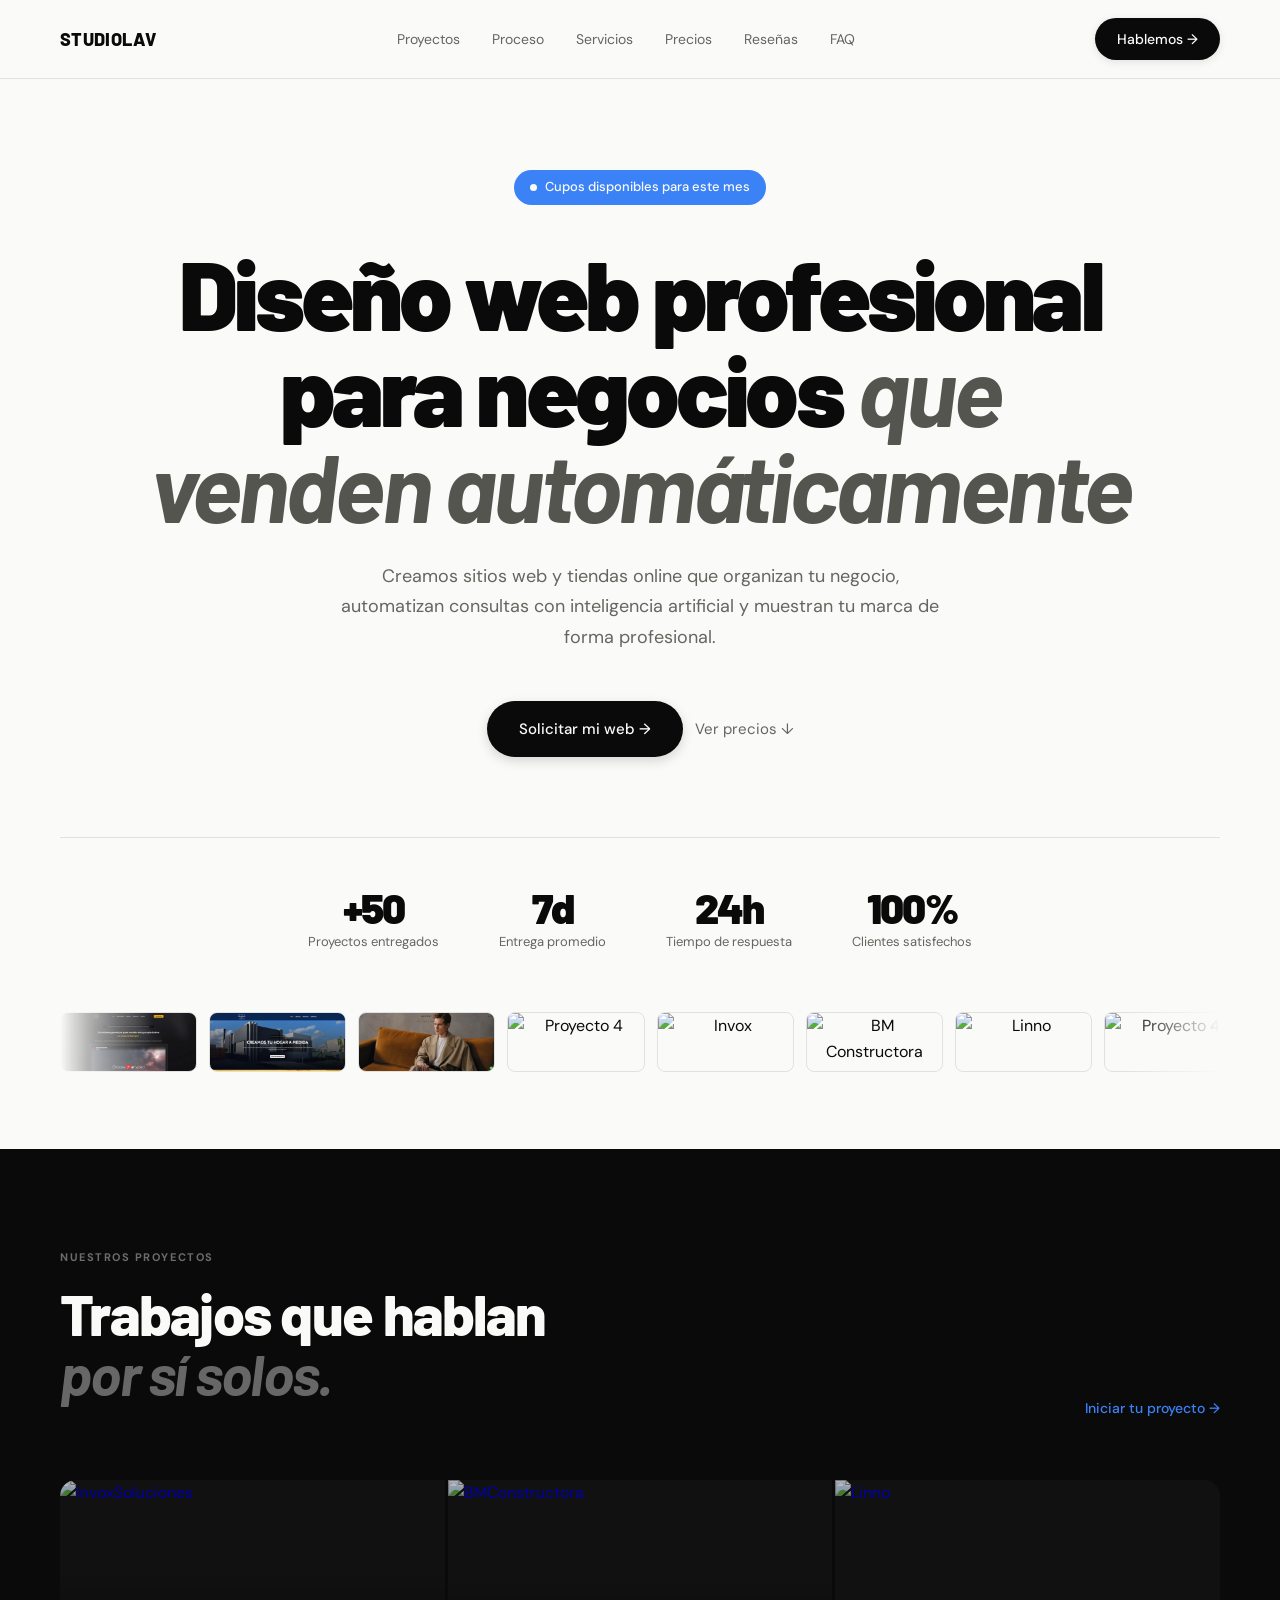
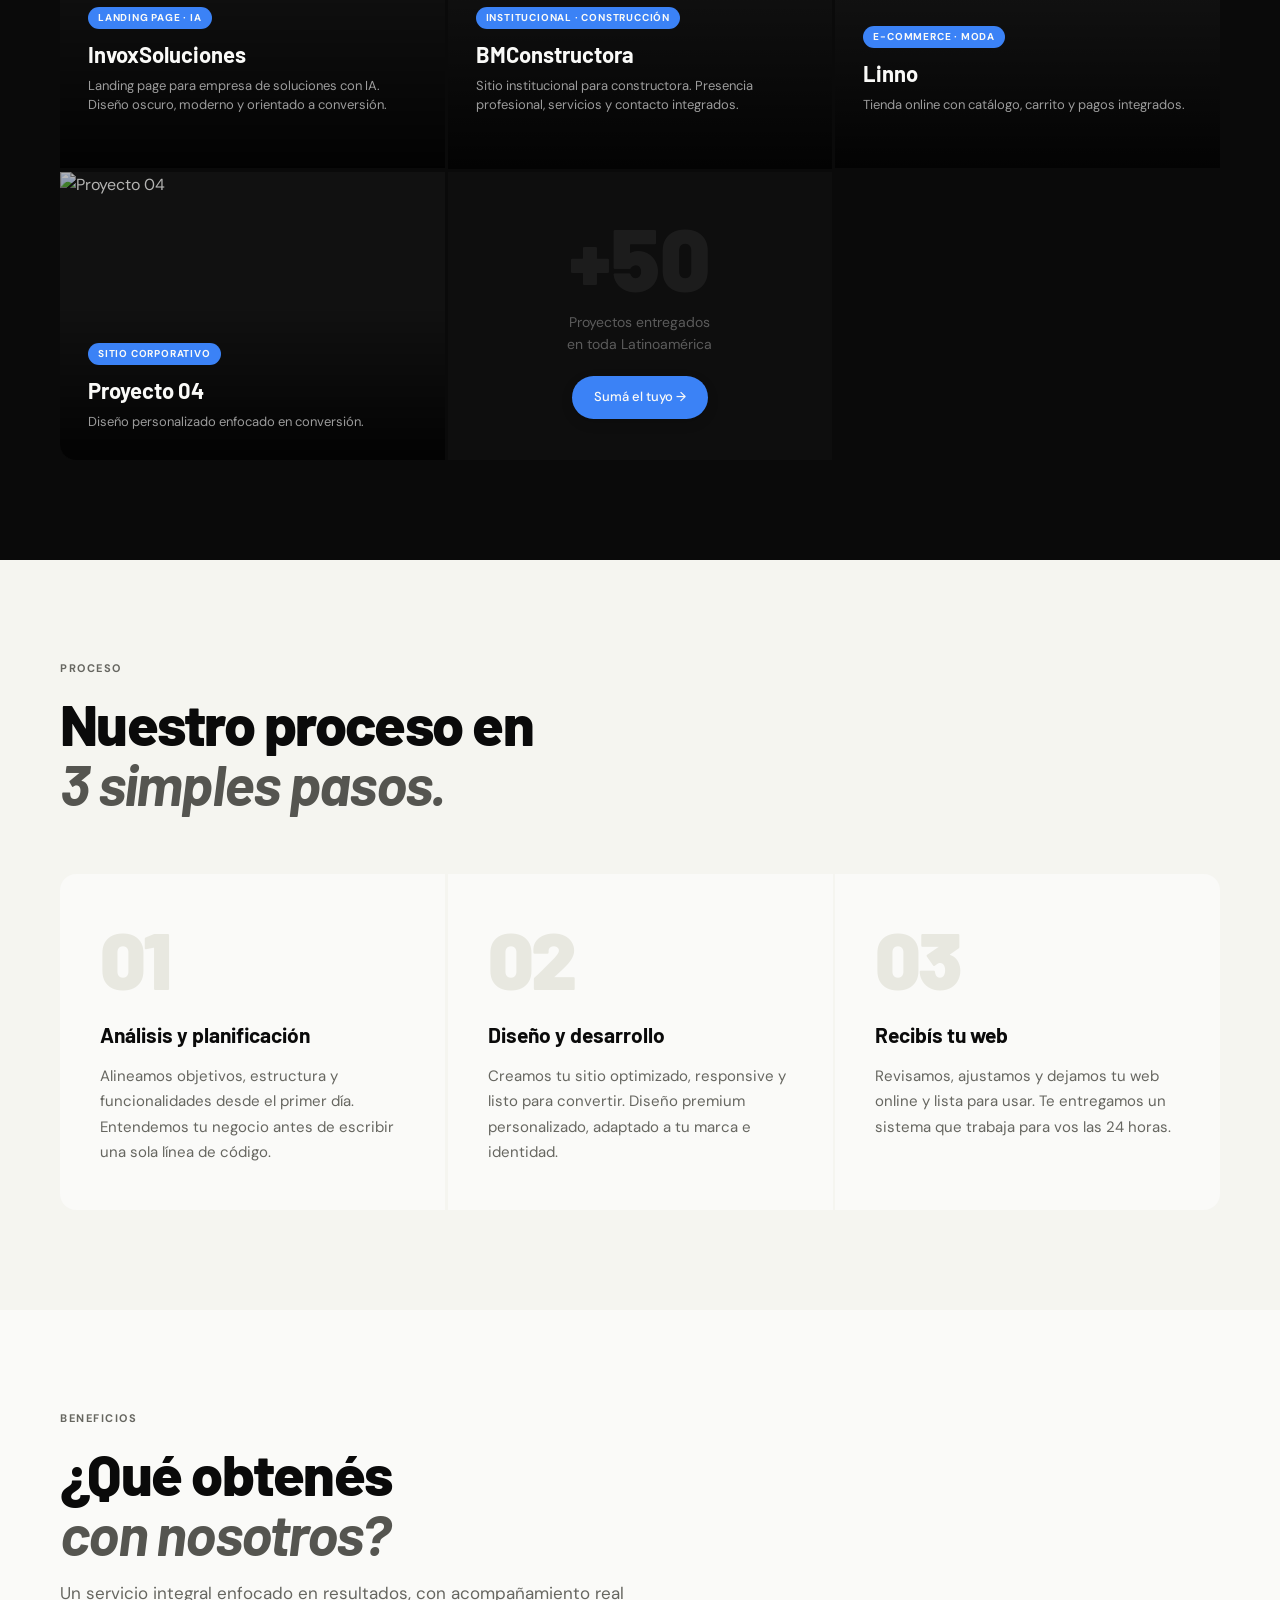
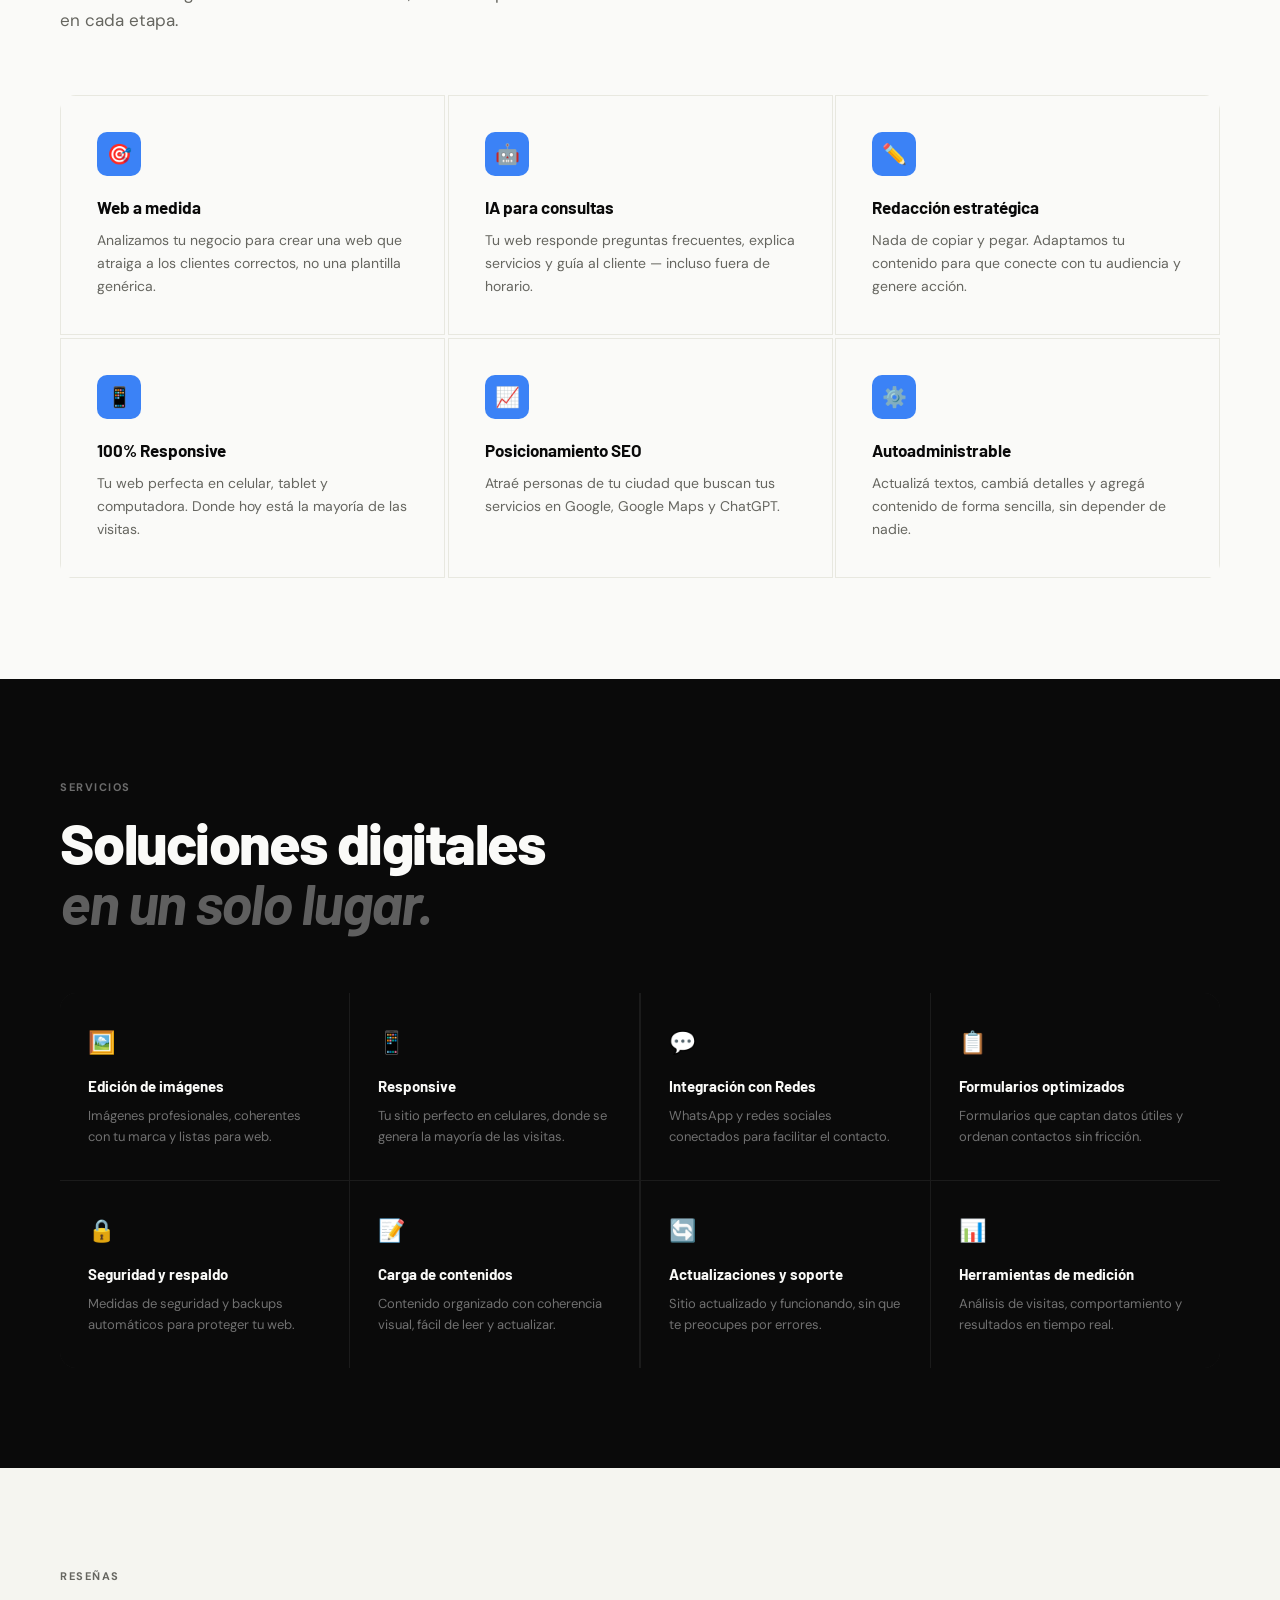
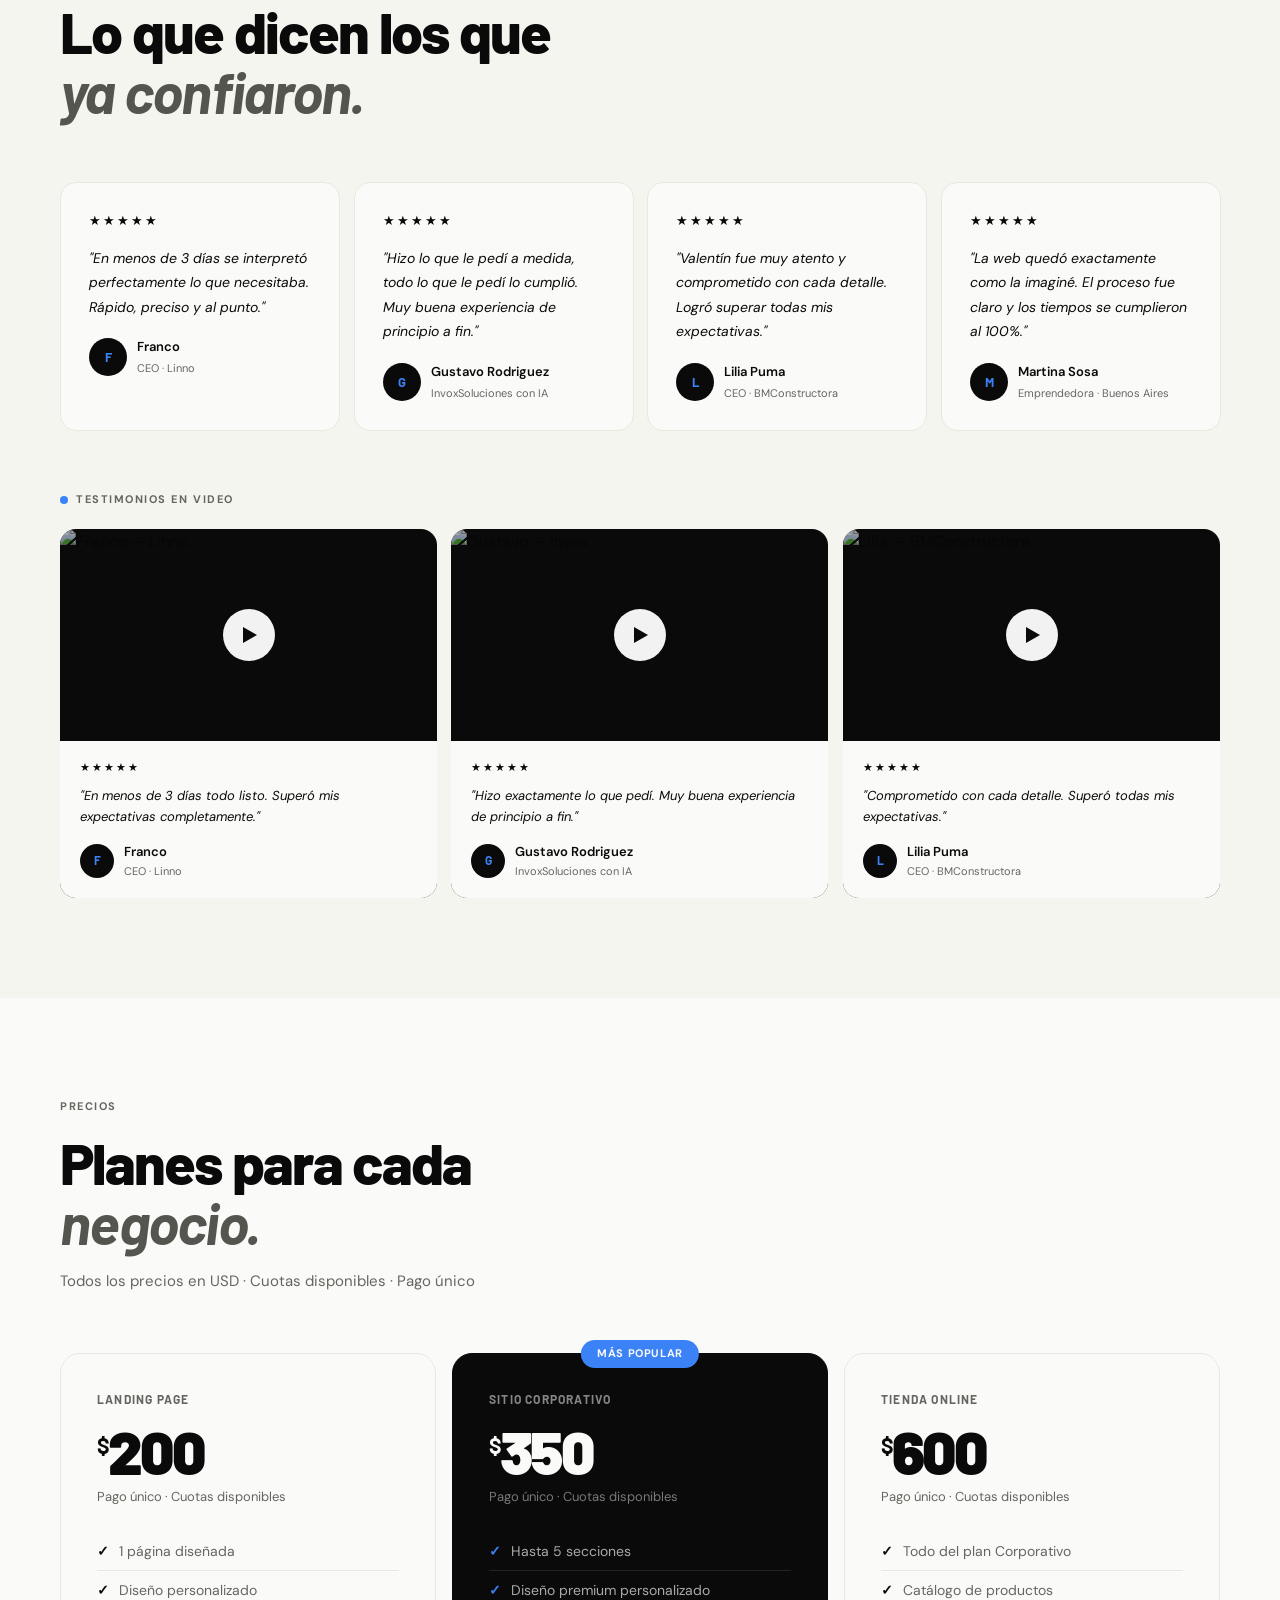
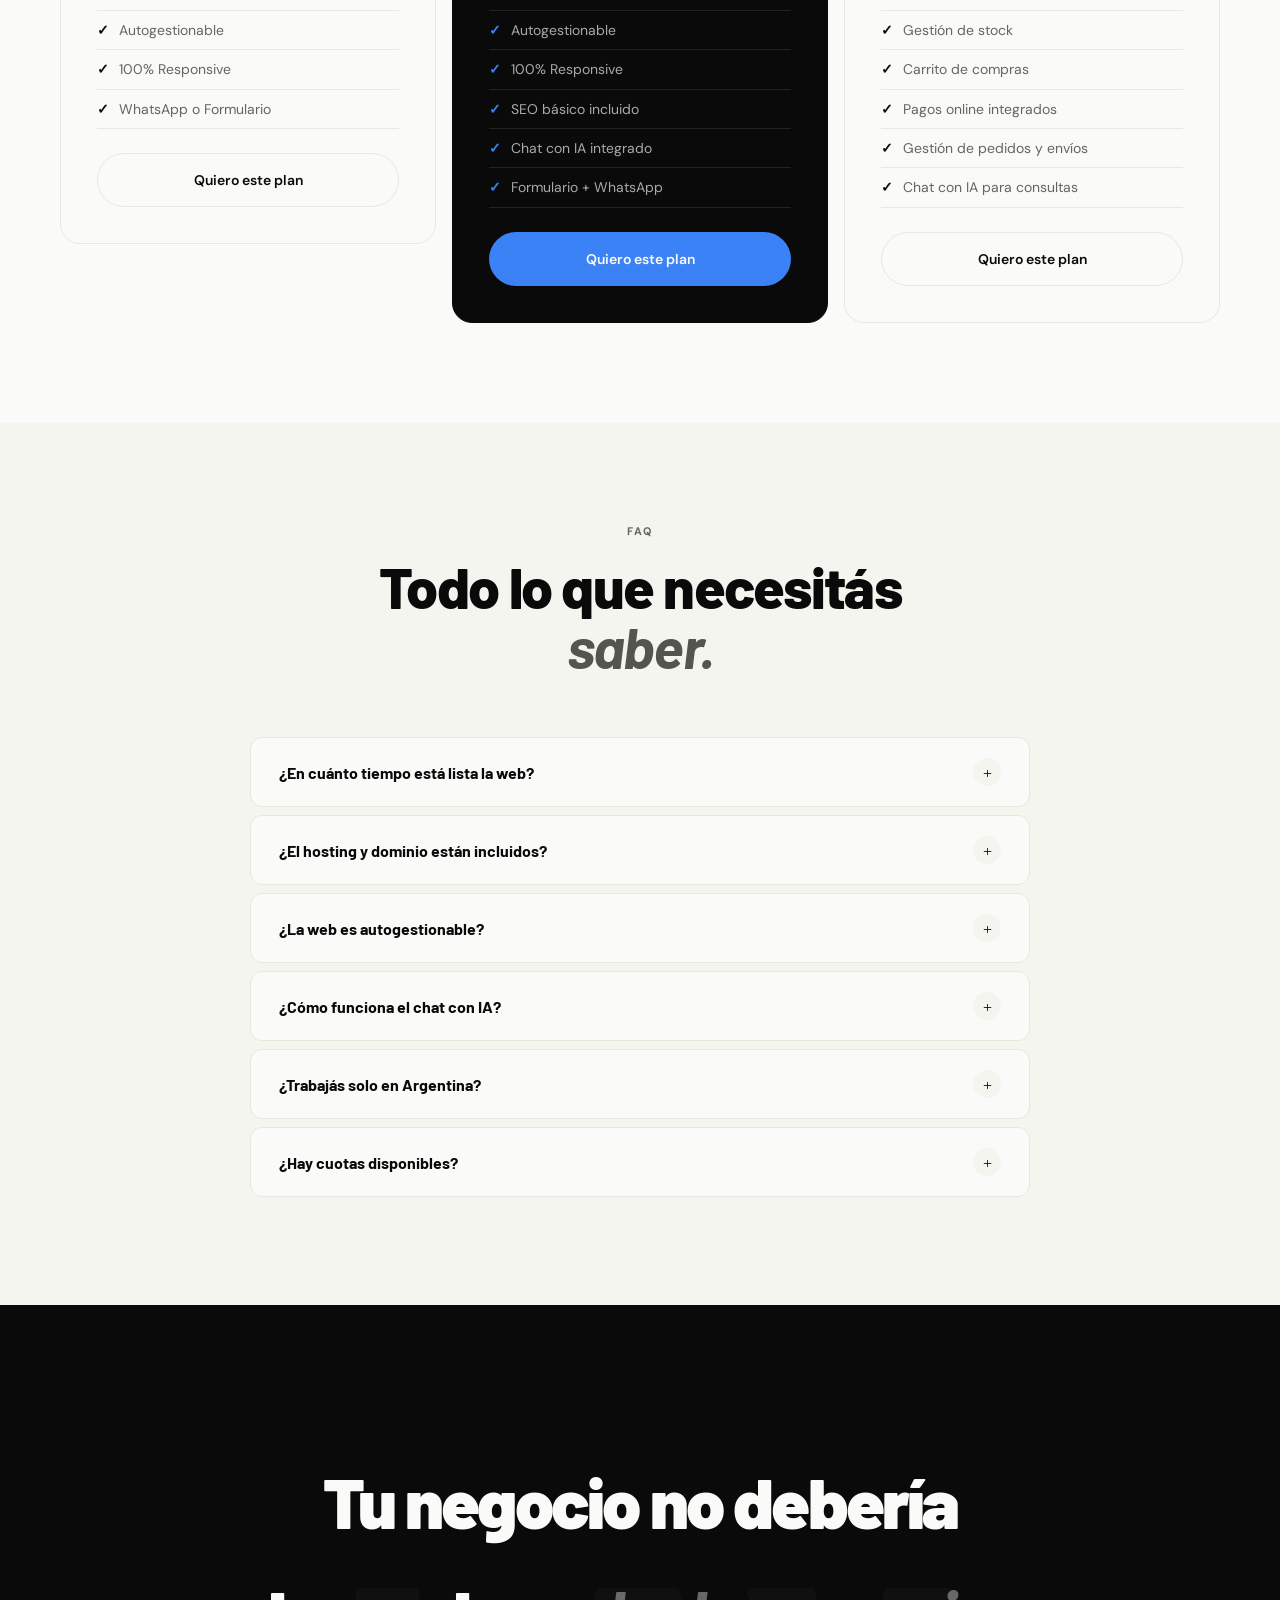
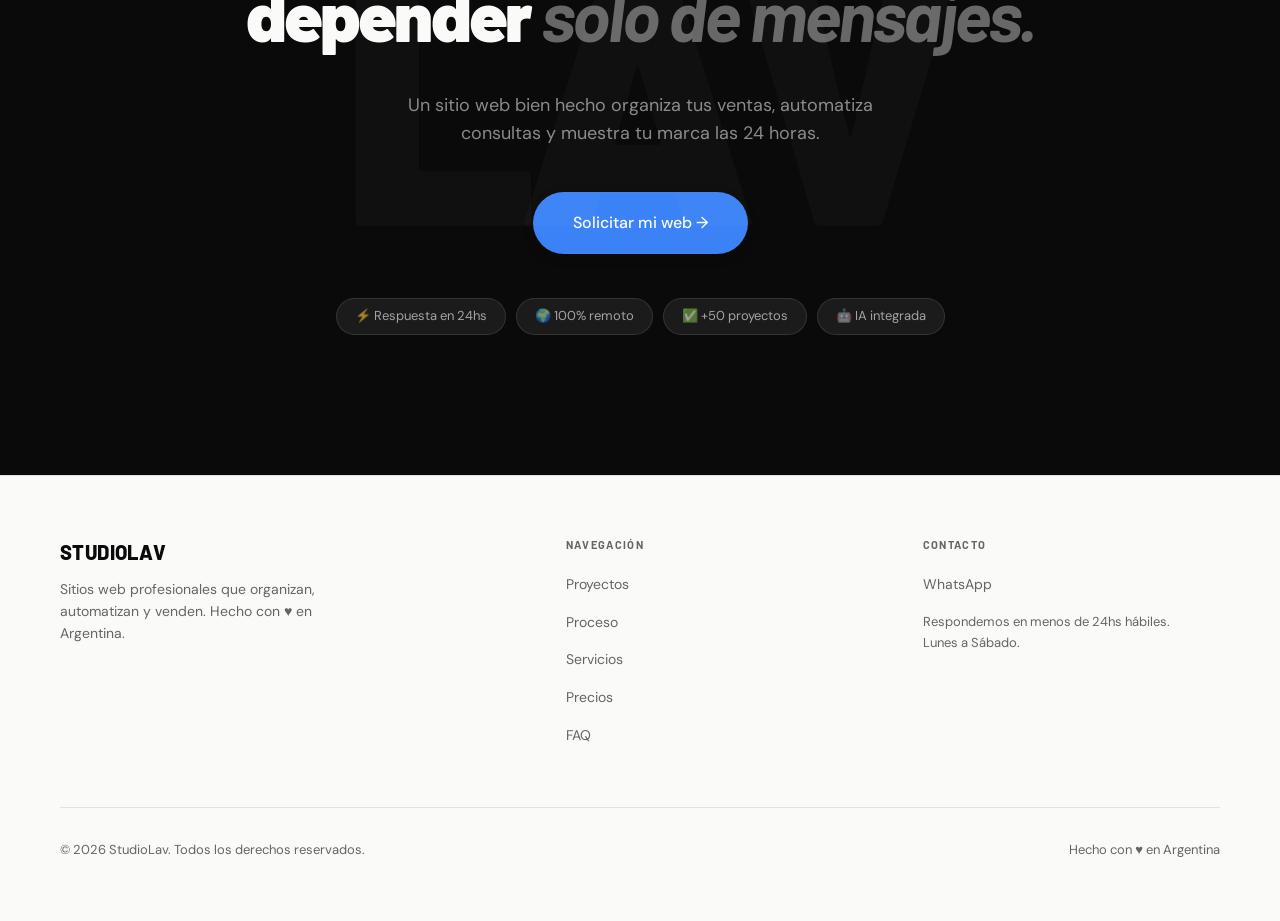
==== commit e5f2813a: "images" ====
--- a/index.html
+++ b/index.html
@@ -174,9 +174,9 @@
   </div>
   <div class="hero-marquee-wrap">
     <div class="hero-marquee">
-      <img src="https://studio-lav.com/source/invoxnuevo.jpg" alt="Invox">
-      <img src="https://studio-lav.com/source/bmnuevo.jpg" alt="BM Constructora">
-      <img src="https://studio-lav.com/source/linnonuevo.jpg" alt="Linno">
+      <img src="/source/invoxnuevo.jpg" alt="Invox">
+      <img src="source/bmnuevo.jpg" alt="BM Constructora">
+      <img src="source/linnonuevo.jpg" alt="Linno">
       <img src="https://framerusercontent.com/images/aFgDF7hlNkukxkvFYElmq7qRaY0.jpg" alt="Proyecto 4">
       <img src="https://studio-lav.com/source/invoxnuevo.jpg" alt="Invox">
       <img src="https://studio-lav.com/source/bmnuevo.jpg" alt="BM Constructora">
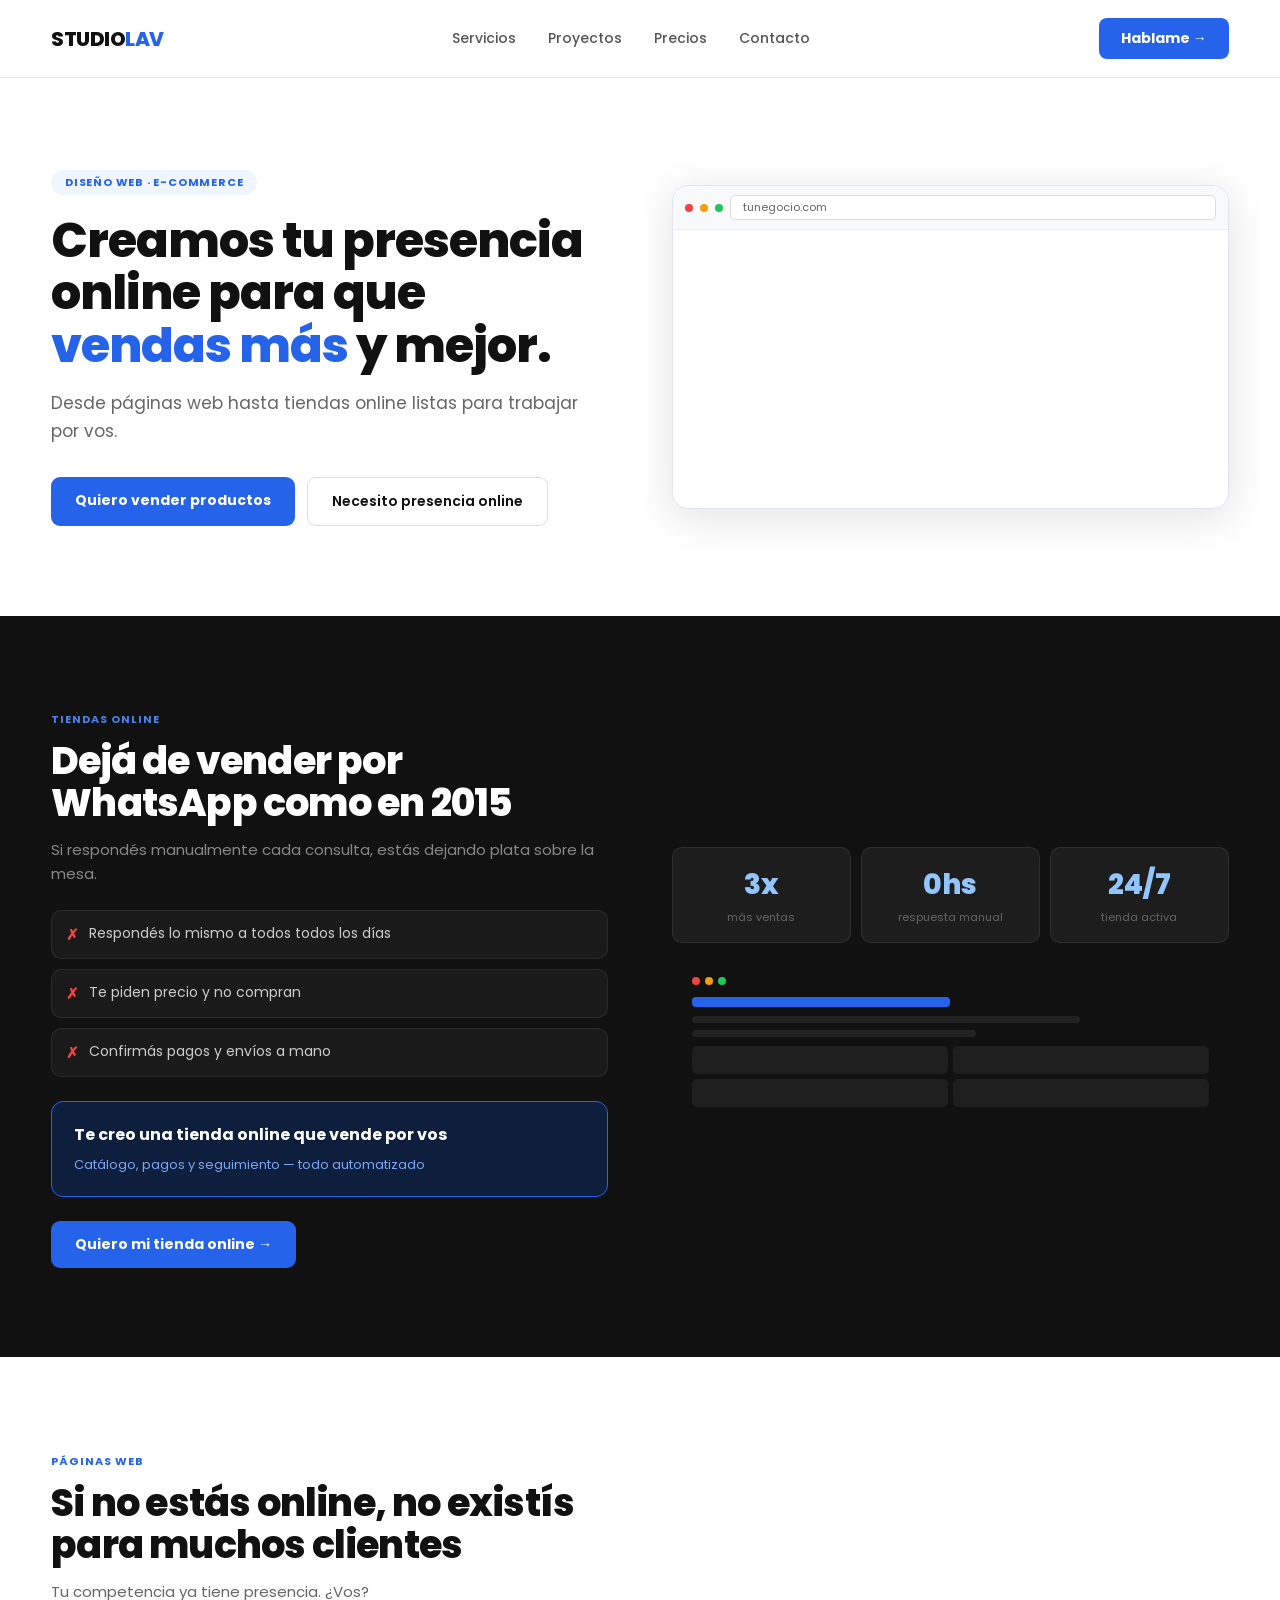
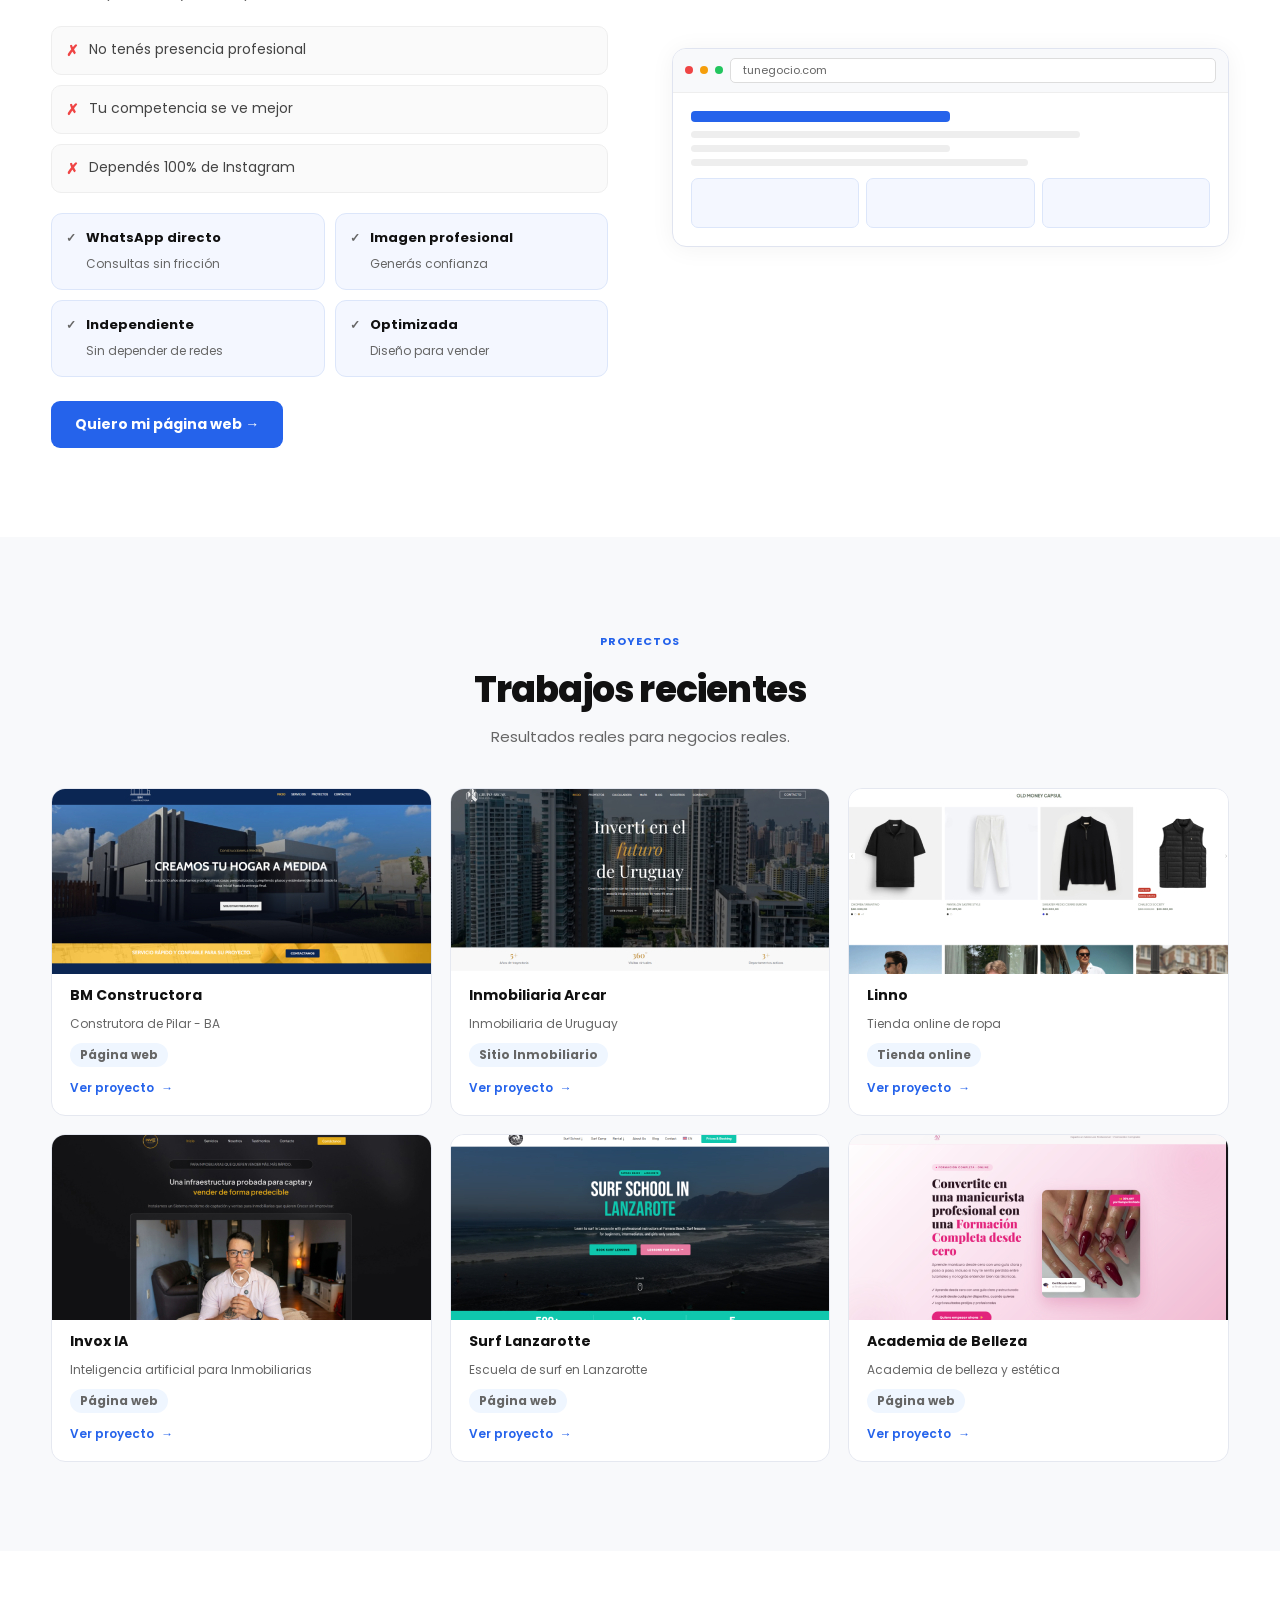
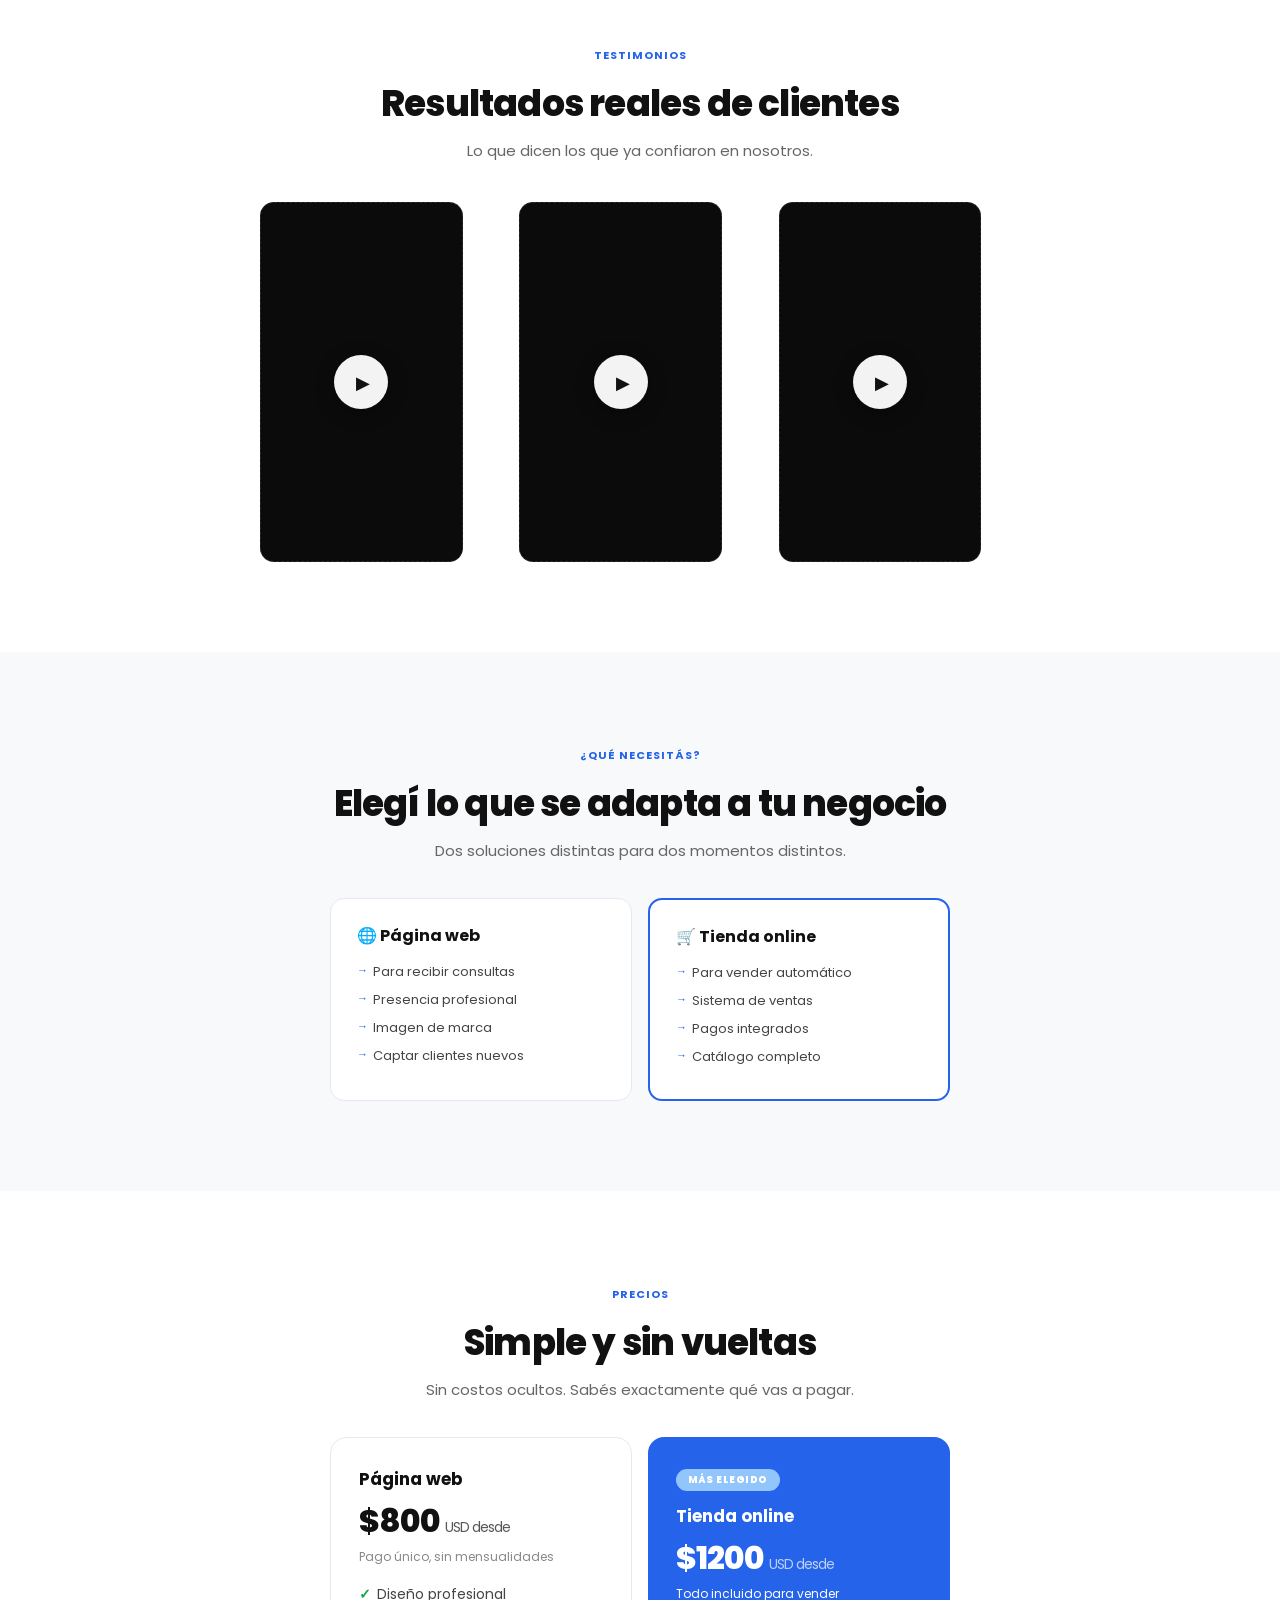
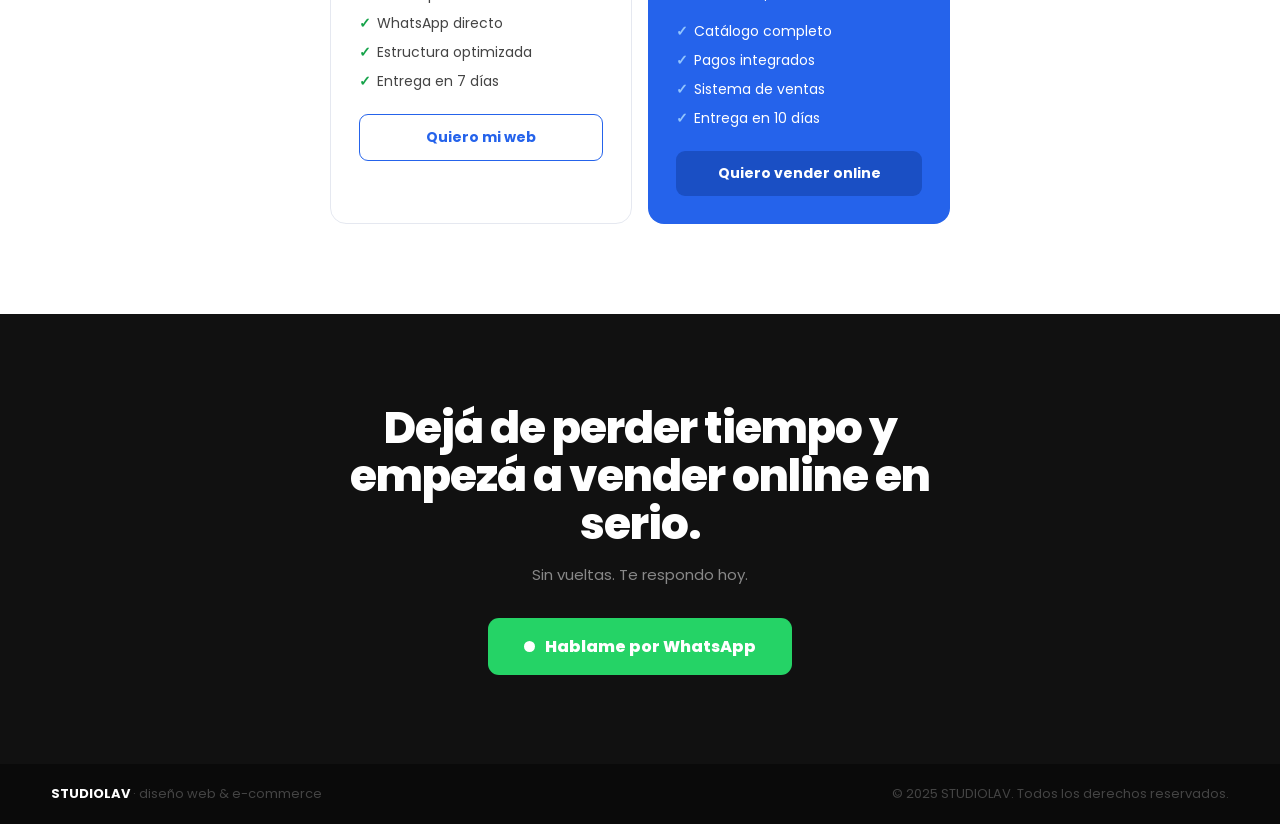
==== commit 26bf1372: "todo-nuevo" ====
--- a/index.html
+++ b/index.html
@@ -3,6 +3,10 @@
 <head>
 <meta charset="UTF-8">
 <meta name="viewport" content="width=device-width, initial-scale=1.0">
+<title>STUDIOLAV — Diseño web & E-commerce</title>
+<link href="styles.css" rel="stylesheet">
+<link href="https://fonts.googleapis.com/css2?family=Poppins:wght@400;600;700;800&display=swap" rel="stylesheet">
+
 <!-- SEO básico -->
 <title>Diseño Web Profesional en Argentina | StudioLav</title>
 <meta name="description" content="Creamos páginas web, tiendas online y sistemas con IA para automatizar tu negocio. Diseño web profesional en Argentina. Entrega rápida.">
@@ -35,7 +39,9 @@
 <link rel="preconnect" href="https://fonts.googleapis.com">
 <link href="https://fonts.googleapis.com/css2?family=Barlow:ital,wght@0,600;0,700;0,800;0,900;1,600;1,700;1,800&family=DM+Sans:ital,opsz,wght@0,9..40,300;0,9..40,400;0,9..40,500;1,9..40,300&display=swap" rel="stylesheet">
 
+
 <link rel="stylesheet" href="style.css">
+
 
 <!-- Datos estructurados (MUY importante) -->
 <script type="application/ld+json">
@@ -57,411 +63,262 @@
   }
 }
 </script>
-<title>StudioLav — Tu negocio puede vender solo</title>
-<link rel="stylesheet" href="style.css">
-<link rel="preconnect" href="https://fonts.googleapis.com">
-<link href="https://fonts.googleapis.com/css2?family=Barlow:ital,wght@0,600;0,700;0,800;0,900;1,600;1,700;1,800&family=DM+Sans:ital,opsz,wght@0,9..40,300;0,9..40,400;0,9..40,500;1,9..40,300&display=swap" rel="stylesheet">
-<style>
-
-</style>
 </head>
 <body>
 
 <!-- NAV -->
-<nav id="nav">
-  <a href="#" class="nav-logo">STUDIOLAV</a>
-  <ul class="nav-links">
-    <li><a href="#portfolio">Proyectos</a></li>
-    <li><a href="#process">Proceso</a></li>
-    <li><a href="#services">Servicios</a></li>
-    <li><a href="#pricing">Precios</a></li>
-    <li><a href="#testimonials">Reseñas</a></li>
-    <li><a href="#faq">FAQ</a></li>
-  </ul>
-  <a href="https://walink.co/95pea6" class="nav-cta">Hablemos →</a>
-  <button class="nav-burger" id="burger" aria-label="Menú">
-    <span></span><span></span><span></span>
-  </button>
+<nav>
+  <div class="nav-inner">
+    <div class="nav-logo">STUDIO<span>LAV</span></div>
+    <div class="nav-links" id="nav-links">
+      <a href="#servicios">Servicios</a>
+      <a href="#proyectos">Proyectos</a>
+      <a href="#precios">Precios</a>
+      <a href="#contacto">Contacto</a>
+    </div>
+    <a href="https://walink.co/jynuwj" target="_blank" class="nav-cta" id="nav-cta">Hablame →</a>
+    <button class="hamburger" id="hamburger" aria-label="Menú">
+      <span></span><span></span><span></span>
+    </button>
+  </div>
 </nav>
-<div class="nav-mobile" id="nav-mobile">
-  <a href="#portfolio"    onclick="closeMobile()">Proyectos</a>
-  <a href="#process"      onclick="closeMobile()">Proceso</a>
-  <a href="#services"     onclick="closeMobile()">Servicios</a>
-  <a href="#pricing"      onclick="closeMobile()">Precios</a>
-  <a href="#testimonials" onclick="closeMobile()">Reseñas</a>
-  <a href="#faq"          onclick="closeMobile()">FAQ</a>
-  <a href="https://walink.co/95pea6" class="nav-mobile-cta">Hablemos →</a>
-</div>
 
 <!-- HERO -->
-<section class="hero">
-
-  <!-- Graphic background lines -->
-  <div class="hero-bg-lines" aria-hidden="true">
-    <svg viewBox="0 0 1440 900" preserveAspectRatio="xMidYMid slice" xmlns="http://www.w3.org/2000/svg">
-      <defs>
-        <!-- Soft radial mask: transparent center, fades to visible at edges -->
-        <radialGradient id="lineMask" cx="50%" cy="45%" r="62%" gradientUnits="userSpaceOnUse">
-          <stop offset="0%" stop-color="white" stop-opacity="0"/>
-          <stop offset="55%" stop-color="white" stop-opacity="0.3"/>
-          <stop offset="100%" stop-color="white" stop-opacity="1"/>
-        </radialGradient>
-        <mask id="heroLineMask">
-          <rect width="1440" height="900" fill="url(#lineMask)"/>
-        </mask>
-      </defs>
-
-      <!-- Horizontal lines -->
-      <g mask="url(#heroLineMask)" stroke="#0a0a0a" stroke-width="0.6" opacity="0.07">
-        <line x1="0" y1="90"  x2="1440" y2="90"/>
-        <line x1="0" y1="180" x2="1440" y2="180"/>
-        <line x1="0" y1="270" x2="1440" y2="270"/>
-        <line x1="0" y1="360" x2="1440" y2="360"/>
-        <line x1="0" y1="450" x2="1440" y2="450"/>
-        <line x1="0" y1="540" x2="1440" y2="540"/>
-        <line x1="0" y1="630" x2="1440" y2="630"/>
-        <line x1="0" y1="720" x2="1440" y2="720"/>
-        <line x1="0" y1="810" x2="1440" y2="810"/>
-      </g>
-
-      <!-- Vertical lines -->
-      <g mask="url(#heroLineMask)" stroke="#0a0a0a" stroke-width="0.6" opacity="0.07">
-        <line x1="144"  y1="0" x2="144"  y2="900"/>
-        <line x1="288"  y1="0" x2="288"  y2="900"/>
-        <line x1="432"  y1="0" x2="432"  y2="900"/>
-        <line x1="576"  y1="0" x2="576"  y2="900"/>
-        <line x1="720"  y1="0" x2="720"  y2="900"/>
-        <line x1="864"  y1="0" x2="864"  y2="900"/>
-        <line x1="1008" y1="0" x2="1008" y2="900"/>
-        <line x1="1152" y1="0" x2="1152" y2="900"/>
-        <line x1="1296" y1="0" x2="1296" y2="900"/>
-      </g>
-
-      <!-- Diagonal accent lines — top-left corner -->
-      <g stroke="#0a0a0a" stroke-width="0.5" opacity="0.045">
-        <line x1="-80" y1="0"   x2="320"  y2="900"/>
-        <line x1="80"  y1="0"   x2="480"  y2="900"/>
-        <line x1="240" y1="0"   x2="640"  y2="900"/>
-        <line x1="400" y1="0"   x2="800"  y2="900"/>
-        <!-- diagonal from right -->
-        <line x1="1520" y1="0"  x2="1120" y2="900"/>
-        <line x1="1360" y1="0"  x2="960"  y2="900"/>
-        <line x1="1200" y1="0"  x2="800"  y2="900"/>
-        <line x1="1040" y1="0"  x2="640"  y2="900"/>
-      </g>
-
-      <!-- Accent highlight: a faint blue glow top-right -->
-      <ellipse cx="1200" cy="80" rx="340" ry="120" fill="#3b82f6" opacity="0.06"/>
-      <!-- Accent glow bottom-left -->
-      <ellipse cx="180" cy="820" rx="260" ry="100" fill="#3b82f6" opacity="0.05"/>
-    </svg>
-  </div>
-
-  <div>
-    <div class="hero-badge">Cupos disponibles para este mes</div>
-    <h1>Diseño web profesional <br>para negocios <em>que venden automáticamente</em></h1>
-    <p class="hero-sub">Creamos sitios web y tiendas online que organizan tu negocio, automatizan consultas con inteligencia artificial y muestran tu marca de forma profesional.</p>
-    <div class="hero-actions">
-      <a href="https://walink.co/95pea6" class="btn-primary">Solicitar mi web →</a>
-      <a href="#pricing" class="btn-secondary">Ver precios ↓</a>
-    </div>
-    <div class="hero-stats">
-      <div><div class="hero-stat-num">+50</div><div class="hero-stat-label">Proyectos entregados</div></div>
-      <div><div class="hero-stat-num">7d</div><div class="hero-stat-label">Entrega promedio</div></div>
-      <div><div class="hero-stat-num">24h</div><div class="hero-stat-label">Tiempo de respuesta</div></div>
-      <div><div class="hero-stat-num">100%</div><div class="hero-stat-label">Clientes satisfechos</div></div>
-    </div>
-  </div>
-  <div class="hero-marquee-wrap">
-    <div class="hero-marquee">
-      <img src="/source/invoxnuevo.jpg" alt="Invox">
-      <img src="source/bmnuevo.jpg" alt="BM Constructora">
-      <img src="source/linnonuevo.jpg" alt="Linno">
-      <img src="https://framerusercontent.com/images/aFgDF7hlNkukxkvFYElmq7qRaY0.jpg" alt="Proyecto 4">
-      <img src="https://studio-lav.com/source/invoxnuevo.jpg" alt="Invox">
-      <img src="https://studio-lav.com/source/bmnuevo.jpg" alt="BM Constructora">
-      <img src="https://studio-lav.com/source/linnonuevo.jpg" alt="Linno">
-      <img src="https://framerusercontent.com/images/aFgDF7hlNkukxkvFYElmq7qRaY0.jpg" alt="Proyecto 4">
-      <img src="https://studio-lav.com/source/invoxnuevo.jpg" alt="Invox">
-      <img src="https://studio-lav.com/source/bmnuevo.jpg" alt="BM Constructora">
-      <img src="https://studio-lav.com/source/linnonuevo.jpg" alt="Linno">
-      <img src="https://framerusercontent.com/images/aFgDF7hlNkukxkvFYElmq7qRaY0.jpg" alt="Proyecto 4">
-      <img src="https://studio-lav.com/source/invoxnuevo.jpg" alt="Invox">
-      <img src="https://studio-lav.com/source/bmnuevo.jpg" alt="BM Constructora">
-      <img src="https://studio-lav.com/source/linnonuevo.jpg" alt="Linno">
-      <img src="https://framerusercontent.com/images/aFgDF7hlNkukxkvFYElmq7qRaY0.jpg" alt="Proyecto 4">
-    </div>
-  </div>
-</section>
-
-<!-- PORTFOLIO -->
-<section class="portfolio" id="portfolio">
-  <div class="portfolio-header">
-    <div>
-      <p class="section-label">Nuestros proyectos</p>
-      <h2 class="section-title">Trabajos que hablan<br><em>por sí solos.</em></h2>
-    </div>
-    <a href="https://walink.co/95pea6" class="portfolio-link">Iniciar tu proyecto →</a>
-  </div>
-  <div class="portfolio-featured reveal">
-    <a href="https://invox-ai.com/" target="_blank" rel="noopener" class="project-card project-card-large">
-      <img src="https://studio-lav.com/source/invoxnuevo.jpg" alt="InvoxSoluciones" loading="lazy">
-      <div class="project-card-info">
-        <span class="project-tag">Landing Page · IA</span>
-        <div class="project-title">InvoxSoluciones</div>
-        <p class="project-desc">Landing page para empresa de soluciones con IA. Diseño oscuro, moderno y orientado a conversión.</p>
-        <span class="project-arrow">Ver sitio ↗</span>
-      </div>
-    </a>
-    <a href="https://bmconstructora.com/" target="_blank" rel="noopener" class="project-card project-card-large">
-      <img src="https://studio-lav.com/source/bmnuevo.jpg" alt="BMConstructora" loading="lazy">
-      <div class="project-card-info">
-        <span class="project-tag">Institucional · Construcción</span>
-        <div class="project-title">BMConstructora</div>
-        <p class="project-desc">Sitio institucional para constructora. Presencia profesional, servicios y contacto integrados.</p>
-        <span class="project-arrow">Ver sitio ↗</span>
-      </div>
-    </a>
-    <a href="https://lino35.mitiendanube.com/" target="_blank" rel="noopener" class="project-card project-card-large">
-      <img src="https://studio-lav.com/source/linnonuevo.jpg" alt="Linno" loading="lazy">
-      <div class="project-card-info">
-        <span class="project-tag">E-commerce · Moda</span>
-        <div class="project-title">Linno</div>
-        <p class="project-desc">Tienda online con catálogo, carrito y pagos integrados.</p>
-        <span class="project-arrow">Ver sitio ↗</span>
-      </div>
-    </a>
-    <div class="project-card project-card-large">
-      <img src="https://framerusercontent.com/images/aFgDF7hlNkukxkvFYElmq7qRaY0.jpg" alt="Proyecto 04" loading="lazy">
-      <div class="project-card-info">
-        <span class="project-tag">Sitio Corporativo</span>
-        <div class="project-title">Proyecto 04</div>
-        <p class="project-desc">Diseño personalizado enfocado en conversión.</p>
-      </div>
-    </div>
-    <div class="portfolio-cta-card">
-      <div class="portfolio-cta-num">+50</div>
-      <p class="portfolio-cta-text">Proyectos entregados<br>en toda Latinoamérica</p>
-      <a href="https://walink.co/95pea6" class="btn-primary" style="font-size:13px;padding:11px 22px;background:var(--accent);color:var(--white);">Sumá el tuyo →</a>
-    </div>
-  </div>
-</section>
-
-<!-- PROCESS -->
-<section class="process" id="process">
-  <p class="section-label reveal">Proceso</p>
-  <h2 class="section-title reveal">Nuestro proceso en<br><em>3 simples pasos.</em></h2>
-  <div class="process-steps">
-    <div class="process-step reveal">
-      <div class="step-number">01</div>
-      <div class="step-title">Análisis y planificación</div>
-      <p class="step-desc">Alineamos objetivos, estructura y funcionalidades desde el primer día. Entendemos tu negocio antes de escribir una sola línea de código.</p>
-    </div>
-    <div class="process-step reveal reveal-delay-1">
-      <div class="step-number">02</div>
-      <div class="step-title">Diseño y desarrollo</div>
-      <p class="step-desc">Creamos tu sitio optimizado, responsive y listo para convertir. Diseño premium personalizado, adaptado a tu marca e identidad.</p>
-    </div>
-    <div class="process-step reveal reveal-delay-2">
-      <div class="step-number">03</div>
-      <div class="step-title">Recibís tu web</div>
-      <p class="step-desc">Revisamos, ajustamos y dejamos tu web online y lista para usar. Te entregamos un sistema que trabaja para vos las 24 horas.</p>
-    </div>
-  </div>
-</section>
-
-<!-- BENEFITS -->
-<section id="benefits">
-  <p class="section-label reveal">Beneficios</p>
-  <h2 class="section-title reveal">¿Qué obtenés<br><em>con nosotros?</em></h2>
-  <p style="color:var(--text-muted);font-size:clamp(15px,2vw,17px);margin-top:12px;max-width:48ch;" class="reveal">Un servicio integral enfocado en resultados, con acompañamiento real en cada etapa.</p>
-  <div class="benefits-grid">
-    <div class="benefit-card reveal"><div class="benefit-icon">🎯</div><div class="benefit-title">Web a medida</div><p class="benefit-desc">Analizamos tu negocio para crear una web que atraiga a los clientes correctos, no una plantilla genérica.</p></div>
-    <div class="benefit-card reveal reveal-delay-1"><div class="benefit-icon">🤖</div><div class="benefit-title">IA para consultas</div><p class="benefit-desc">Tu web responde preguntas frecuentes, explica servicios y guía al cliente — incluso fuera de horario.</p></div>
-    <div class="benefit-card reveal reveal-delay-2"><div class="benefit-icon">✏️</div><div class="benefit-title">Redacción estratégica</div><p class="benefit-desc">Nada de copiar y pegar. Adaptamos tu contenido para que conecte con tu audiencia y genere acción.</p></div>
-    <div class="benefit-card reveal"><div class="benefit-icon">📱</div><div class="benefit-title">100% Responsive</div><p class="benefit-desc">Tu web perfecta en celular, tablet y computadora. Donde hoy está la mayoría de las visitas.</p></div>
-    <div class="benefit-card reveal reveal-delay-1"><div class="benefit-icon">📈</div><div class="benefit-title">Posicionamiento SEO</div><p class="benefit-desc">Atraé personas de tu ciudad que buscan tus servicios en Google, Google Maps y ChatGPT.</p></div>
-    <div class="benefit-card reveal reveal-delay-2"><div class="benefit-icon">⚙️</div><div class="benefit-title">Autoadministrable</div><p class="benefit-desc">Actualizá textos, cambiá detalles y agregá contenido de forma sencilla, sin depender de nadie.</p></div>
-  </div>
-</section>
-
-<!-- SERVICES -->
-<section class="services" id="services">
-  <p class="section-label reveal">Servicios</p>
-  <h2 class="section-title reveal">Soluciones digitales<br><em>en un solo lugar.</em></h2>
-  <div class="services-grid">
-    <div class="service-item reveal"><span class="service-icon">🖼️</span><div class="service-name">Edición de imágenes</div><p class="service-desc">Imágenes profesionales, coherentes con tu marca y listas para web.</p></div>
-    <div class="service-item reveal reveal-delay-1"><span class="service-icon">📱</span><div class="service-name">Responsive</div><p class="service-desc">Tu sitio perfecto en celulares, donde se genera la mayoría de las visitas.</p></div>
-    <div class="service-item reveal reveal-delay-2"><span class="service-icon">💬</span><div class="service-name">Integración con Redes</div><p class="service-desc">WhatsApp y redes sociales conectados para facilitar el contacto.</p></div>
-    <div class="service-item reveal reveal-delay-3"><span class="service-icon">📋</span><div class="service-name">Formularios optimizados</div><p class="service-desc">Formularios que captan datos útiles y ordenan contactos sin fricción.</p></div>
-    <div class="service-item reveal"><span class="service-icon">🔒</span><div class="service-name">Seguridad y respaldo</div><p class="service-desc">Medidas de seguridad y backups automáticos para proteger tu web.</p></div>
-    <div class="service-item reveal reveal-delay-1"><span class="service-icon">📝</span><div class="service-name">Carga de contenidos</div><p class="service-desc">Contenido organizado con coherencia visual, fácil de leer y actualizar.</p></div>
-    <div class="service-item reveal reveal-delay-2"><span class="service-icon">🔄</span><div class="service-name">Actualizaciones y soporte</div><p class="service-desc">Sitio actualizado y funcionando, sin que te preocupes por errores.</p></div>
-    <div class="service-item reveal reveal-delay-3"><span class="service-icon">📊</span><div class="service-name">Herramientas de medición</div><p class="service-desc">Análisis de visitas, comportamiento y resultados en tiempo real.</p></div>
-  </div>
-</section>
-
-<!-- TESTIMONIALS -->
-<section class="testimonials" id="testimonials">
-  <p class="section-label reveal">Reseñas</p>
-  <h2 class="section-title reveal">Lo que dicen los que<br><em>ya confiaron.</em></h2>
-
-  <!-- 4 text cards -->
-  <div class="testimonials-grid">
-    <div class="testimonial-card reveal">
-      <div class="testimonial-stars">★★★★★</div>
-      <p class="testimonial-text">"En menos de 3 días se interpretó perfectamente lo que necesitaba. Rápido, preciso y al punto."</p>
-      <div class="testimonial-author"><div class="testimonial-avatar">F</div><div><div class="testimonial-name">Franco</div><div class="testimonial-role">CEO · Linno</div></div></div>
-    </div>
-    <div class="testimonial-card reveal reveal-delay-1">
-      <div class="testimonial-stars">★★★★★</div>
-      <p class="testimonial-text">"Hizo lo que le pedí a medida, todo lo que le pedí lo cumplió. Muy buena experiencia de principio a fin."</p>
-      <div class="testimonial-author"><div class="testimonial-avatar">G</div><div><div class="testimonial-name">Gustavo Rodriguez</div><div class="testimonial-role">InvoxSoluciones con IA</div></div></div>
-    </div>
-    <div class="testimonial-card reveal reveal-delay-2">
-      <div class="testimonial-stars">★★★★★</div>
-      <p class="testimonial-text">"Valentín fue muy atento y comprometido con cada detalle. Logró superar todas mis expectativas."</p>
-      <div class="testimonial-author"><div class="testimonial-avatar">L</div><div><div class="testimonial-name">Lilia Puma</div><div class="testimonial-role">CEO · BMConstructora</div></div></div>
-    </div>
-    <!-- 4th text-only card -->
-    <div class="testimonial-card reveal reveal-delay-3">
-      <div class="testimonial-stars">★★★★★</div>
-      <p class="testimonial-text">"La web quedó exactamente como la imaginé. El proceso fue claro y los tiempos se cumplieron al 100%."</p>
-      <div class="testimonial-author"><div class="testimonial-avatar">M</div><div><div class="testimonial-name">Martina Sosa</div><div class="testimonial-role">Emprendedora · Buenos Aires</div></div></div>
-    </div>
-  </div>
-
-  <!-- Video testimonials -->
-  <div class="video-section-label reveal">Testimonios en video</div>
-  <div class="video-grid">
-    <div class="video-card reveal" onclick="openVideo('https://www.youtube.com/embed/dQw4w9WgXcQ?autoplay=1')">
-      <div class="video-thumb">
-        <img src="https://studio-lav.com/source/linnonuevo.jpg" alt="Franco — Linno" loading="lazy">
-        <div class="video-play"></div>
-      </div>
-      <div class="video-info">
-        <div class="video-stars">★★★★★</div>
-        <p class="video-quote">"En menos de 3 días todo listo. Superó mis expectativas completamente."</p>
-        <div class="video-author"><div class="video-avatar">F</div><div><div class="video-name">Franco</div><div class="video-role">CEO · Linno</div></div></div>
-      </div>
-    </div>
-    <div class="video-card reveal reveal-delay-1" onclick="openVideo('https://www.youtube.com/embed/dQw4w9WgXcQ?autoplay=1')">
-      <div class="video-thumb">
-        <img src="https://studio-lav.com/source/invoxnuevo.jpg" alt="Gustavo — Invox" loading="lazy">
-        <div class="video-play"></div>
-      </div>
-      <div class="video-info">
-        <div class="video-stars">★★★★★</div>
-        <p class="video-quote">"Hizo exactamente lo que pedí. Muy buena experiencia de principio a fin."</p>
-        <div class="video-author"><div class="video-avatar">G</div><div><div class="video-name">Gustavo Rodriguez</div><div class="video-role">InvoxSoluciones con IA</div></div></div>
-      </div>
-    </div>
-    <div class="video-card reveal reveal-delay-2" onclick="openVideo('https://www.youtube.com/embed/dQw4w9WgXcQ?autoplay=1')">
-      <div class="video-thumb">
-        <img src="https://studio-lav.com/source/bmnuevo.jpg" alt="Lilia — BMConstructora" loading="lazy">
-        <div class="video-play"></div>
-      </div>
-      <div class="video-info">
-        <div class="video-stars">★★★★★</div>
-        <p class="video-quote">"Comprometido con cada detalle. Superó todas mis expectativas."</p>
-        <div class="video-author"><div class="video-avatar">L</div><div><div class="video-name">Lilia Puma</div><div class="video-role">CEO · BMConstructora</div></div></div>
-      </div>
-    </div>
-  </div>
-</section>
-
-<!-- Video modal -->
-<div class="video-modal" id="video-modal" onclick="closeVideoOnOverlay(event)">
-  <div class="video-modal-inner">
-    <button class="video-modal-close" onclick="closeVideo()">×</button>
-    <iframe id="video-iframe" src="" allowfullscreen allow="autoplay; encrypted-media"></iframe>
-  </div>
-</div>
-
-<!-- PRICING -->
-<section id="pricing">
-  <p class="section-label reveal">Precios</p>
-  <h2 class="section-title reveal">Planes para cada<br><em>negocio.</em></h2>
-  <p style="color:var(--text-muted);font-size:15px;margin-top:10px;" class="reveal">Todos los precios en USD · Cuotas disponibles · Pago único</p>
-  <div class="pricing-grid">
-    <div class="pricing-card reveal">
-      <div class="pricing-plan">Landing Page</div>
-      <div class="pricing-price"><sup>$</sup>200</div>
-      <p class="pricing-note">Pago único · Cuotas disponibles</p>
-      <ul class="pricing-features"><li>1 página diseñada</li><li>Diseño personalizado</li><li>Autogestionable</li><li>100% Responsive</li><li>WhatsApp o Formulario</li></ul>
-      <a href="https://walink.co/wsxis5" class="pricing-cta pricing-cta-outline">Quiero este plan</a>
-    </div>
-    <div class="pricing-card featured reveal reveal-delay-1">
-      <div class="pricing-badge">MÁS POPULAR</div>
-      <div class="pricing-plan">Sitio Corporativo</div>
-      <div class="pricing-price"><sup>$</sup>350</div>
-      <p class="pricing-note">Pago único · Cuotas disponibles</p>
-      <ul class="pricing-features"><li>Hasta 5 secciones</li><li>Diseño premium personalizado</li><li>Autogestionable</li><li>100% Responsive</li><li>SEO básico incluido</li><li>Chat con IA integrado</li><li>Formulario + WhatsApp</li></ul>
-      <a href="https://walink.co/ys0kmz" class="pricing-cta pricing-cta-solid">Quiero este plan</a>
-    </div>
-    <div class="pricing-card reveal reveal-delay-2">
-      <div class="pricing-plan">Tienda Online</div>
-      <div class="pricing-price"><sup>$</sup>600</div>
-      <p class="pricing-note">Pago único · Cuotas disponibles</p>
-      <ul class="pricing-features"><li>Todo del plan Corporativo</li><li>Catálogo de productos</li><li>Gestión de stock</li><li>Carrito de compras</li><li>Pagos online integrados</li><li>Gestión de pedidos y envíos</li><li>Chat con IA para consultas</li></ul>
-      <a href="https://walink.co/nwh8kb" class="pricing-cta pricing-cta-outline">Quiero este plan</a>
-    </div>
-  </div>
-</section>
-
-<!-- FAQ -->
-<section class="faq" id="faq">
-  <p class="section-label reveal" style="text-align:center;">FAQ</p>
-  <h2 class="section-title reveal" style="text-align:center;">Todo lo que necesitás<br><em>saber.</em></h2>
-  <div class="faq-list">
-    <div class="faq-item"><div class="faq-question" onclick="toggleFaq(this)">¿En cuánto tiempo está lista la web?<span class="faq-icon">+</span></div><div class="faq-answer"><div class="faq-answer-inner">El tiempo promedio de entrega es de 7 días hábiles desde que arrancamos. Proyectos más complejos como tiendas online pueden tomar entre 10 y 14 días.</div></div></div>
-    <div class="faq-item"><div class="faq-question" onclick="toggleFaq(this)">¿El hosting y dominio están incluidos?<span class="faq-icon">+</span></div><div class="faq-answer"><div class="faq-answer-inner">El desarrollo incluye la configuración completa. El hosting y dominio tienen un costo anual separado que acordamos al inicio del proyecto. Te guiamos en todo el proceso.</div></div></div>
-    <div class="faq-item"><div class="faq-question" onclick="toggleFaq(this)">¿La web es autogestionable?<span class="faq-icon">+</span></div><div class="faq-answer"><div class="faq-answer-inner">Sí. El sitio es autoadministrable, podés editar textos e imágenes vos mismo. Para cambios de diseño o nuevas secciones, coordinamos según el alcance.</div></div></div>
-    <div class="faq-item"><div class="faq-question" onclick="toggleFaq(this)">¿Cómo funciona el chat con IA?<span class="faq-icon">+</span></div><div class="faq-answer"><div class="faq-answer-inner">Integramos un asistente entrenado con la información de tu negocio: productos, servicios, precios y preguntas frecuentes. Responde automáticamente las 24 horas.</div></div></div>
-    <div class="faq-item"><div class="faq-question" onclick="toggleFaq(this)">¿Trabajás solo en Argentina?<span class="faq-icon">+</span></div><div class="faq-answer"><div class="faq-answer-inner">No, trabajamos 100% remoto con negocios de toda Latinoamérica. El proceso completo se hace por videollamada, WhatsApp y correo.</div></div></div>
-    <div class="faq-item"><div class="faq-question" onclick="toggleFaq(this)">¿Hay cuotas disponibles?<span class="faq-icon">+</span></div><div class="faq-answer"><div class="faq-answer-inner">Sí, ofrecemos opciones de pago en cuotas. Lo coordinamos al inicio según el proyecto. También aceptamos transferencia, tarjeta y otros métodos según el país.</div></div></div>
+<section id="inicio">
+  <div class="hero">
+    <div>
+      <div class="hero-badge">Diseño web · E-commerce</div>
+      <h1>Creamos tu presencia online para que <span>vendas más</span> y mejor.</h1>
+      <p class="hero-sub">Desde páginas web hasta tiendas online listas para trabajar por vos.</p>
+      <div class="hero-btns">
+        <a href="https://walink.co/jynuwj" target="_blank" class="btn-primary">Quiero vender productos</a>
+        <a href="https://walink.co/uysu13" target="_blank" class="btn-outline">Necesito presencia online</a>
+      </div>
+    </div>
+    <div class="hero-right">
+      <div class="hero-video-wrap">
+        <div class="hero-video-bar">
+          <div class="dot dr"></div><div class="dot dy"></div><div class="dot dg"></div>
+          <div class="url-pill">tunegocio.com</div>
+        </div>
+        <video src="source/plantillatienda.mp4" autoplay muted loop playsinline></video>
+      </div>
+    </div>
+  </div>
+</section>
+
+<!-- TIENDAS -->
+<section class="block-dark" id="servicios">
+  <div class="dark-inner">
+    <div>
+      <div class="stag stag-w">Tiendas online</div>
+      <h2>Dejá de vender por WhatsApp como en 2015</h2>
+      <p class="sub">Si respondés manualmente cada consulta, estás dejando plata sobre la mesa.</p>
+      <ul class="probs">
+        <li><span class="xr">✗</span> Respondés lo mismo a todos todos los días</li>
+        <li><span class="xr">✗</span> Te piden precio y no compran</li>
+        <li><span class="xr">✗</span> Confirmás pagos y envíos a mano</li>
+      </ul>
+      <div class="sol-box">
+        <p>Te creo una tienda online que vende por vos</p>
+        <span>Catálogo, pagos y seguimiento — todo automatizado</span>
+      </div>
+      <a href="https://walink.co/jynuwj" target="_blank" class="btn-primary">Quiero mi tienda online →</a>
+    </div>
+    <div>
+      <div class="stat-row">
+        <div class="stat-box"><div class="stat-num">3x</div><div class="stat-lbl">más ventas</div></div>
+        <div class="stat-box"><div class="stat-num">0hs</div><div class="stat-lbl">respuesta manual</div></div>
+        <div class="stat-box"><div class="stat-num">24/7</div><div class="stat-lbl">tienda activa</div></div>
+      </div>
+      <div class="mockup-dark" style="padding:20px;">
+        <div class="mbar"><div class="dot dr"></div><div class="dot dy"></div><div class="dot dg"></div></div>
+        <div class="mh-d"></div>
+        <div class="ml-d med"></div><div class="ml-d short"></div>
+        <div class="pgrid"><div class="ptile"></div><div class="ptile"></div><div class="ptile"></div><div class="ptile"></div></div>
+      </div>
+    </div>
+  </div>
+</section>
+
+<!-- WEBS -->
+<section class="block-white">
+  <div class="white-inner">
+    <div>
+      <div class="stag">Páginas web</div>
+      <h2>Si no estás online, no existís para muchos clientes</h2>
+      <p class="sub">Tu competencia ya tiene presencia. ¿Vos?</p>
+      <ul class="probs probs-l" style="list-style:none; margin-bottom:20px;">
+        <li><span class="xr">✗</span> No tenés presencia profesional</li>
+        <li><span class="xr">✗</span> Tu competencia se ve mejor</li>
+        <li><span class="xr">✗</span> Dependés 100% de Instagram</li>
+      </ul>
+      <div class="bens">
+        <div class="ben"><span class="chk">✓</span><div><p>WhatsApp directo</p><span>Consultas sin fricción</span></div></div>
+        <div class="ben"><span class="chk">✓</span><div><p>Imagen profesional</p><span>Generás confianza</span></div></div>
+        <div class="ben"><span class="chk">✓</span><div><p>Independiente</p><span>Sin depender de redes</span></div></div>
+        <div class="ben"><span class="chk">✓</span><div><p>Optimizada</p><span>Diseño para vender</span></div></div>
+      </div>
+      <a href="https://walink.co/uysu13" target="_blank" class="btn-primary">Quiero mi página web →</a>
+    </div>
+    <div>
+      <div class="web-prev">
+        <div class="wp-bar">
+          <div class="dot dr"></div><div class="dot dy"></div><div class="dot dg"></div>
+          <div class="url-pill">tunegocio.com</div>
+        </div>
+        <div class="wp-body">
+          <div class="wph"></div>
+          <div class="wpl med"></div><div class="wpl short"></div><div class="wpl" style="width:65%"></div>
+          <div class="wpc"><div class="wpc-c"></div><div class="wpc-c"></div><div class="wpc-c"></div></div>
+        </div>
+      </div>
+    </div>
+  </div>
+</section>
+
+<!-- PROYECTOS -->
+<section class="block-projects" id="proyectos">
+  <div class="proj-inner">
+    <div class="sec-hdr">
+      <div class="stag">Proyectos</div>
+      <h2>Trabajos recientes</h2>
+      <p class="sub">Resultados reales para negocios reales.</p>
+    </div>
+    <div class="pgrid-3">
+      <div class="proj-card">
+        <div class="proj-img">
+          <div class="proj-img"><img src="source/bmconstructora.jpg" alt="BM Constructora"></div>
+        </div>
+        <div class="proj-body"><h4>BM Constructora</h4><span>Construtora de Pilar - BA</span><div><span class="proj-tag">Página web</span></div><a href="https://bmconstructora.com">Ver proyecto</a></div>
+      </div>
+      <div class="proj-card">
+        <div class="proj-img">
+          <div class="proj-img"><img src="source/inmobiliariaarcar.jpg" alt="Inmobiliaria Arcar"></div>
+        </div>
+        <div class="proj-body"><h4>Inmobiliaria Arcar</h4><span>Inmobiliaria de Uruguay</span><div><span class="proj-tag">Sitio Inmobiliario</span></div><a href="https://grupoarcar.com">Ver proyecto</a></div>
+      </div>
+      <div class="proj-card">
+        <div class="proj-img">
+          <div class="proj-img"><img src="source/Linno.jpg" alt="Linno"></div>
+        </div>
+        <div class="proj-body"><h4>Linno</h4><span>Tienda online de ropa</span><div><span class="proj-tag">Tienda online</span></div><a href="https://linnostore.com">Ver proyecto</a></div>
+      </div>
+      <div class="proj-card">
+        <div class="proj-img">
+          <div class="proj-img"><img src="source/InvoxIA.jpg" alt="Invox IA"></div>
+        </div>
+        <div class="proj-body"><h4>Invox IA</h4><span>Inteligencia artificial para Inmobiliarias</span><div><span class="proj-tag">Página web</span></div><a href="https://invox-ai.com">Ver proyecto</a></div>
+      </div>
+      <div class="proj-card">
+        <div class="proj-img">
+          <div class="proj-img"><img src="source/surflanzarotte.jpg" alt="Surf Lanzarotte"></div>
+        </div>
+        <div class="proj-body"><h4>Surf Lanzarotte</h4><span>Escuela de surf en Lanzarotte</span><div><span class="proj-tag">Página web</span></div><a href="https://famarasurfing.com">Ver proyecto</a></div>
+      </div>
+      <div class="proj-card">
+        <div class="proj-img">
+          <div class="proj-img"><img src="source/AcademiaBZ.jpg" alt="Academia de Belleza"></div>
+        </div>
+        <div class="proj-body"><h4>Academia de Belleza</h4><span>Academia de belleza y estética</span><div><span class="proj-tag">Página web</span></div><a href="https://www.academiadigitalbelleza.com/">Ver proyecto</a></div>
+      </div>
+    </div>
+  </div>
+</section>
+
+<!-- TESTIMONIOS -->
+<section class="block-test">
+  <div class="test-inner">
+    <div class="sec-hdr">
+      <div class="stag">Testimonios</div>
+      <h2>Resultados reales de clientes</h2>
+      <p class="sub">Lo que dicen los que ya confiaron en nosotros.</p>
+    </div>
+    <div class="vids-grid">
+      <div class="vid-card" onclick="toggleVideo(this)">
+        <video src="source/famarasurfing.mp4" loop playsinline style="width:100%;height:100%;object-fit:cover;border-radius:12px;"></video>
+        <div class="vid-overlay"><div class="vid-btn">▶</div></div>
+      </div>
+      <div class="vid-card" onclick="toggleVideo(this)">
+        <video src="source/invoxia.mp4" loop playsinline style="width:100%;height:100%;object-fit:cover;border-radius:12px;"></video>
+        <div class="vid-overlay"><div class="vid-btn">▶</div></div>
+      </div>
+      <div class="vid-card" onclick="toggleVideo(this)">
+        <video src="source/linnotiendaonline.mp4" loop playsinline style="width:100%;height:100%;object-fit:cover;border-radius:12px;"></video>
+        <div class="vid-overlay"><div class="vid-btn">▶</div></div>
+      </div>
+    </div>
+  </div>
+</section>
+
+<!-- DIFERENCIA -->
+<section class="block-diff">
+  <div class="diff-inner">
+    <div class="stag">¿Qué necesitás?</div>
+    <h2>Elegí lo que se adapta a tu negocio</h2>
+    <p class="sub">Dos soluciones distintas para dos momentos distintos.</p>
+    <div class="diff-grid">
+      <div class="diff-card">
+        <h3>🌐 Página web</h3>
+        <ul><li>Para recibir consultas</li><li>Presencia profesional</li><li>Imagen de marca</li><li>Captar clientes nuevos</li></ul>
+      </div>
+      <div class="diff-card feat">
+        <h3>🛒 Tienda online</h3>
+        <ul><li>Para vender automático</li><li>Sistema de ventas</li><li>Pagos integrados</li><li>Catálogo completo</li></ul>
+      </div>
+    </div>
+  </div>
+</section>
+
+<!-- PRECIOS -->
+<section class="block-prices" id="precios">
+  <div class="prices-inner">
+    <div class="stag">Precios</div>
+    <h2>Simple y sin vueltas</h2>
+    <p class="sub">Sin costos ocultos. Sabés exactamente qué vas a pagar.</p>
+    <div class="prices-grid">
+      <div class="price-card">
+        <div class="pname">Página web</div>
+        <div class="pval">$800 <span>USD desde</span></div>
+        <p class="pdesc">Pago único, sin mensualidades</p>
+        <ul class="pl">
+          <li>Diseño profesional</li><li>WhatsApp directo</li>
+          <li>Estructura optimizada</li><li>Entrega en 7 días</li>
+        </ul>
+        <a href="https://walink.co/uysu13" target="_blank" class="btn-po">Quiero mi web</a>
+      </div>
+      <div class="price-card feat">
+        <div class="pbadge">Más elegido</div>
+        <div class="pname">Tienda online</div>
+        <div class="pval">$1200 <span>USD desde</span></div>
+        <p class="pdesc">Todo incluido para vender</p>
+        <ul class="pl">
+          <li>Catálogo completo</li><li>Pagos integrados</li>
+          <li>Sistema de ventas</li><li>Entrega en 10 días</li>
+        </ul>
+        <a href="https://walink.co/jynuwj" target="_blank" class="btn-pw">Quiero vender online</a>
+      </div>
+    </div>
   </div>
 </section>
 
 <!-- CTA -->
-<section class="cta-section">
-  <h2>Tu negocio no debería<br>depender <em>solo de mensajes.</em></h2>
-  <p>Un sitio web bien hecho organiza tus ventas, automatiza consultas y muestra tu marca las 24 horas.</p>
-  <a href="https://walink.co/95pea6" class="btn-primary" style="font-size:16px;padding:18px 40px;background:var(--accent);color:var(--white);">Solicitar mi web →</a>
-  <div class="cta-badges">
-    <span class="cta-badge">⚡ Respuesta en 24hs</span>
-    <span class="cta-badge">🌍 100% remoto</span>
-    <span class="cta-badge">✅ +50 proyectos</span>
-    <span class="cta-badge">🤖 IA integrada</span>
+<section class="block-cta" id="contacto">
+  <div class="cta-inner">
+    <h2>Dejá de perder tiempo y empezá a vender online en serio.</h2>
+    <p>Sin vueltas. Te respondo hoy.</p>
+    <a href="https://walink.co/jynuwj" target="_blank" class="btn-wa"><span class="wa-dot"></span>Hablame por WhatsApp</a>
   </div>
 </section>
 
 <!-- FOOTER -->
 <footer>
-  <div>
-    <div class="footer-brand-name">STUDIOLAV</div>
-    <p class="footer-tagline">Sitios web profesionales que organizan, automatizan y venden. Hecho con ♥ en Argentina.</p>
-  </div>
-  <div>
-    <div class="footer-col-title">Navegación</div>
-    <ul class="footer-links">
-      <li><a href="#portfolio">Proyectos</a></li>
-      <li><a href="#process">Proceso</a></li>
-      <li><a href="#services">Servicios</a></li>
-      <li><a href="#pricing">Precios</a></li>
-      <li><a href="#faq">FAQ</a></li>
-    </ul>
-  </div>
-  <div>
-    <div class="footer-col-title">Contacto</div>
-    <ul class="footer-links"><li><a href="https://walink.co/95pea6">WhatsApp</a></li></ul>
-    <p style="font-size:13px;color:var(--text-muted);margin-top:14px;line-height:1.65;">Respondemos en menos de 24hs hábiles.<br>Lunes a Sábado.</p>
-  </div>
-  <div class="footer-copy">
-    <span>© 2026 StudioLav. Todos los derechos reservados.</span>
-    <span>Hecho con ♥ en Argentina</span>
+  <div class="foot-inner">
+    <div><strong>STUDIOLAV</strong> · diseño web & e-commerce</div>
+    <div>© 2025 STUDIOLAV. Todos los derechos reservados.</div>
   </div>
 </footer>
+
 <script src="script.js"></script>
 </body>
 </html>
--- a/style.css
+++ b/style.css
@@ -1,288 +1,421 @@
+*, *::before, *::after { box-sizing: border-box; margin: 0; padding: 0; }
+
 :root {
-  --black: #0a0a0a;
-  --white: #fafaf8;
-  --accent: #3b82f6;
-  --accent2: #2563eb;
-  --gray-100: #f5f5f0;
-  --gray-200: #e8e8e0;
-  --gray-600: #555550;
-  --gray-800: #222220;
-  --text: #0a0a0a;
-  --text-muted: #666660;
-  --border: rgba(10,10,10,0.1);
-}
-*, *::before, *::after { box-sizing: border-box; margin: 0; padding: 0; }
-html { scroll-behavior: smooth; scroll-padding-top: 80px; -webkit-text-size-adjust: 100%; }
-body { font-family: 'DM Sans', sans-serif; background: var(--white); color: var(--text); font-size: 16px; line-height: 1.6; overflow-x: hidden; }
-img { max-width: 100%; display: block; }
-h1,h2,h3,h4,h5 { font-family: 'Barlow', sans-serif; letter-spacing: -0.02em; }
-
-/* NAV */
+  --blue: #2563EB;
+  --blue-light: #EFF6FF;
+  --blue-mid: #93c5fd;
+  --dark: #111111;
+  --gray-bg: #F8F9FB;
+  --gray-border: #E5E8F0;
+  --muted: #666;
+  --green: #16a34a;
+  --red: #ef4444;
+  --wa: #25D366;
+  --wrap: 1320px;
+  --px: clamp(20px, 4vw, 100px);
+  --py: clamp(56px, 7vw, 110px);
+}
+
+html, body {
+  width: 100%;
+  font-family: 'Poppins', sans-serif;
+  color: #111;
+  background: #fff;
+  -webkit-font-smoothing: antialiased;
+  scroll-behavior: smooth;
+}
+
+.wrap {
+  width: 100%;
+  max-width: var(--wrap);
+  margin: 0 auto;
+  padding: 0 var(--px);
+}
+
+/* ─── NAV ─── */
 nav {
-  position: fixed; top: 0; left: 0; right: 0; z-index: 200;
-  display: flex; align-items: center; justify-content: space-between;
-  padding: 18px clamp(20px,5vw,60px);
-  background: rgba(250,250,248,0.94);
-  backdrop-filter: blur(14px); -webkit-backdrop-filter: blur(14px);
-  border-bottom: 1px solid var(--border);
-  transition: padding 0.3s;
-}
-.nav-logo { font-family:'Barlow',sans-serif; font-weight:800; font-size:18px; letter-spacing:0.02em; color:var(--black); text-decoration:none; flex-shrink:0; }
-.nav-links { display:flex; gap:32px; list-style:none; }
-.nav-links a { text-decoration:none; color:var(--text-muted); font-size:14px; transition:color 0.2s; }
-.nav-links a:hover { color:var(--black); }
-.nav-cta { background:var(--black); color:var(--white); padding:10px 22px; border-radius:100px; font-size:14px; font-weight:500; text-decoration:none; white-space:nowrap; flex-shrink:0; transition:background 0.2s,transform 0.15s,box-shadow 0.2s; border:none; cursor:pointer; box-shadow:0 2px 8px rgba(10,10,10,0.1); }
-.nav-cta:hover { background:var(--gray-800); transform:translateY(-1px); }
-.nav-burger { display:none; flex-direction:column; gap:5px; cursor:pointer; padding:4px; background:none; border:none; }
-.nav-burger span { display:block; width:22px; height:2px; background:var(--black); border-radius:2px; transition:transform 0.3s,opacity 0.3s; }
-.nav-burger.open span:nth-child(1) { transform:translateY(7px) rotate(45deg); }
-.nav-burger.open span:nth-child(2) { opacity:0; }
-.nav-burger.open span:nth-child(3) { transform:translateY(-7px) rotate(-45deg); }
-.nav-mobile { display:none; position:fixed; top:61px; left:0; right:0; background:var(--white); border-bottom:1px solid var(--border); z-index:190; padding:20px clamp(20px,5vw,60px) 28px; flex-direction:column; }
-.nav-mobile.open { display:flex; }
-.nav-mobile a { text-decoration:none; color:var(--text); font-size:16px; font-weight:500; padding:14px 0; border-bottom:1px solid var(--border); display:block; }
-.nav-mobile a:last-child { border-bottom:none; }
-.nav-mobile .nav-mobile-cta { margin-top:16px; background:var(--black); color:var(--white); text-align:center; padding:14px; border-radius:100px; border-bottom:none; }
-
-/* HERO */
+  position: sticky; top: 0; z-index: 100;
+  background: #fff; border-bottom: 0.5px solid var(--gray-border);
+}
+.nav-inner {
+  display: flex; justify-content: space-between; align-items: center;
+  padding: 18px var(--px); max-width: var(--wrap); margin: 0 auto;
+}
+.nav-logo { font-size: 20px; font-weight: 800; letter-spacing: -0.5px; }
+.nav-logo span { color: var(--blue); }
+.nav-links { display: flex; gap: 32px; font-size: 14px; color: #555; font-weight: 500; }
+.nav-links a { text-decoration: none; color: inherit; transition: color 0.15s; }
+.nav-links a:hover { color: var(--blue); }
+.nav-cta {
+  background: var(--blue); color: #fff; border: none; border-radius: 8px;
+  padding: 10px 22px; font-size: 14px; font-weight: 700; cursor: pointer;
+  font-family: 'Poppins', sans-serif;
+  transition: background 0.18s, transform 0.12s, box-shadow 0.18s;
+  text-decoration: none; display: inline-block;
+}
+.nav-cta:hover { background: #1d4ed8; box-shadow: 0 4px 14px rgba(37,99,235,0.35); transform: translateY(-1px); }
+.nav-cta:active { transform: translateY(0); }
+.hamburger {
+  display: none; background: none; border: none; cursor: pointer; padding: 4px; flex-direction: column; gap: 5px;
+}
+.hamburger span { display: block; width: 22px; height: 2px; background: #111; border-radius: 2px; }
+
+/* ─── HERO ─── */
 .hero {
-  min-height: 100svh;
-  display: flex; flex-direction: column; justify-content: center; align-items: center;
-  padding: clamp(110px,14vw,170px) clamp(20px,5vw,60px) clamp(40px,6vw,80px);
-  position: relative; overflow: hidden;
-  text-align: center;
-}
-
-/* Graphic background lines */
-.hero-bg-lines {
-  position: absolute; inset: 0; pointer-events: none; z-index: 0;
+  padding: var(--py) var(--px);
+  max-width: var(--wrap); margin: 0 auto;
+  display: grid; grid-template-columns: 1fr 1fr;
+  gap: clamp(32px, 5vw, 72px); align-items: center;
+}
+.hero-badge {
+  display: inline-block; background: var(--blue-light); color: var(--blue);
+  font-size: 11px; font-weight: 700; padding: 4px 14px; border-radius: 20px;
+  margin-bottom: 20px; letter-spacing: 0.8px; text-transform: uppercase;
+}
+.hero h1 {
+  font-size: clamp(28px, 4vw, 48px); font-weight: 800;
+  line-height: 1.1; letter-spacing: -1px; margin-bottom: 16px;
+}
+.hero h1 span { color: var(--blue); }
+.hero-sub {
+  font-size: clamp(14px, 1.5vw, 17px); color: var(--muted);
+  line-height: 1.65; margin-bottom: 32px;
+}
+.hero-btns { display: flex; gap: 12px; flex-wrap: wrap; }
+
+.btn-primary {
+  background: var(--blue); color: #fff; border: none; border-radius: 9px;
+  padding: 13px 24px; font-size: 14px; font-weight: 700; cursor: pointer;
+  font-family: 'Poppins', sans-serif; white-space: nowrap;
+  transition: background 0.18s, transform 0.12s, box-shadow 0.18s;
+  text-decoration: none; display: inline-block;
+}
+.btn-primary:hover { background: #1d4ed8; box-shadow: 0 4px 16px rgba(37,99,235,0.35); transform: translateY(-2px); }
+.btn-primary:active { transform: translateY(0); }
+.btn-outline {
+  background: #fff; color: #111; border: 1.5px solid #ddd; border-radius: 9px;
+  padding: 13px 24px; font-size: 14px; font-weight: 600; cursor: pointer;
+  font-family: 'Poppins', sans-serif; white-space: nowrap;
+  transition: border-color 0.18s, color 0.18s, transform 0.12s;
+  text-decoration: none; display: inline-block;
+}
+.btn-outline:hover { border-color: var(--blue); color: var(--blue); transform: translateY(-2px); }
+.btn-outline:active { transform: translateY(0); }
+
+/* ─── HERO RIGHT / VIDEO ─── */
+.hero-right {
+  display: flex;
+  align-items: center;
+  justify-content: center;
+}
+
+.hero-video-wrap {
+  width: 100%;
+  border-radius: 16px;
   overflow: hidden;
-}
-.hero-bg-lines svg {
-  width: 100%; height: 100%;
+  box-shadow: 0 8px 40px rgba(0,0,0,0.12);
+  border: 0.5px solid #e0e4f0;
+  background: #fff;
+}
+
+.hero-video-bar {
+  background: var(--gray-bg);
+  padding: 9px 12px;
+  display: flex;
+  align-items: center;
+  gap: 7px;
+  border-bottom: 0.5px solid #eee;
+}
+
+.hero-video-wrap video {
+  width: 100%;
+  display: block;
+  object-fit: cover;
+}
+
+/* Mockup components */
+.mockup-card {
+  background: var(--gray-bg); border-radius: 14px;
+  padding: 18px; border: 0.5px solid #e0e4f0;
+}
+.mockup-dark { background: #111; border-radius: 14px; padding: 18px; }
+.mbar { display: flex; gap: 5px; margin-bottom: 12px; }
+.dot { width: 8px; height: 8px; border-radius: 50%; }
+.dr { background: #ef4444; } .dy { background: #f59e0b; } .dg { background: #22c55e; }
+.mh { height: 10px; background: var(--blue); border-radius: 4px; width: 55%; margin-bottom: 9px; }
+.mh-d { height: 10px; background: var(--blue); border-radius: 4px; width: 50%; margin-bottom: 9px; }
+.ml { height: 7px; background: #dde2ee; border-radius: 4px; margin-bottom: 7px; }
+.ml.med { width: 80%; } .ml.short { width: 60%; } .ml.xs { width: 40%; }
+.ml-d { height: 7px; background: #222; border-radius: 4px; margin-bottom: 7px; }
+.ml-d.med { width: 75%; } .ml-d.short { width: 55%; }
+.mbrow { display: flex; gap: 7px; margin-top: 10px; }
+.mb { height: 22px; border-radius: 5px; flex: 1; }
+.mb-b { background: var(--blue); } .mb-g { background: #dde2ee; }
+.pgrid { display: grid; grid-template-columns: 1fr 1fr; gap: 5px; margin-top: 9px; }
+.ptile { background: #1e1e1e; border-radius: 5px; height: 28px; }
+
+/* ─── SECTION TAG ─── */
+.stag { display: inline-block; font-size: 11px; font-weight: 700; text-transform: uppercase; letter-spacing: 1px; color: var(--blue); margin-bottom: 12px; }
+.stag-w { color: #4B80E8; }
+
+/* ─── DARK BLOCK ─── */
+.block-dark { background: #111; color: #fff; }
+.dark-inner {
+  padding: var(--py) var(--px); max-width: var(--wrap); margin: 0 auto;
+  display: grid; grid-template-columns: 1fr 1fr;
+  gap: clamp(32px, 5vw, 80px); align-items: center;
+}
+.block-dark h2 {
+  font-size: clamp(24px, 3.5vw, 38px); font-weight: 800;
+  line-height: 1.1; letter-spacing: -0.8px; margin-bottom: 14px;
+}
+.block-dark .sub { color: #888; font-size: 15px; margin-bottom: 24px; line-height: 1.6; }
+.probs { list-style: none; margin-bottom: 24px; }
+.probs li {
+  display: flex; align-items: flex-start; gap: 10px;
+  font-size: 14px; color: #ccc; margin-bottom: 10px;
+  padding: 12px 14px; background: rgba(255,255,255,0.04);
+  border: 0.5px solid rgba(255,255,255,0.07); border-radius: 10px;
+}
+.xr { color: var(--red); font-weight: 700; font-size: 15px; flex-shrink: 0; }
+.sol-box {
+  background: #0d1f3c; border: 1px solid var(--blue);
+  border-radius: 12px; padding: 20px 22px; margin-bottom: 24px;
+}
+.sol-box p { font-size: 16px; font-weight: 700; color: #fff; margin-bottom: 4px; }
+.sol-box span { font-size: 13px; color: #7ba5f5; }
+.stat-row { display: grid; grid-template-columns: repeat(3,1fr); gap: 10px; margin-bottom: 14px; }
+.stat-box {
+  background: rgba(255,255,255,0.05); border: 0.5px solid rgba(255,255,255,0.08);
+  border-radius: 10px; padding: 16px; text-align: center;
+}
+.stat-num { font-size: clamp(20px, 3vw, 28px); font-weight: 800; color: var(--blue-mid); }
+.stat-lbl { font-size: 11px; color: #666; margin-top: 3px; }
+
+/* ─── WHITE BLOCK ─── */
+.white-inner {
+  padding: var(--py) var(--px); max-width: var(--wrap); margin: 0 auto;
+  display: grid; grid-template-columns: 1fr 1fr;
+  gap: clamp(32px, 5vw, 80px); align-items: center;
+}
+.block-white h2 {
+  font-size: clamp(24px, 3.5vw, 38px); font-weight: 800;
+  line-height: 1.1; letter-spacing: -0.8px; margin-bottom: 14px;
+}
+.block-white .sub { color: var(--muted); font-size: 15px; margin-bottom: 22px; line-height: 1.6; }
+.probs-l li {
+  background: #fafafa; border: 0.5px solid #eee; color: #444;
+}
+.bens { display: grid; grid-template-columns: 1fr 1fr; gap: 10px; margin-bottom: 24px; }
+.ben {
+  display: flex; align-items: flex-start; gap: 10px;
+  padding: 14px; background: #f4f7ff; border-radius: 11px; border: 0.5px solid #dce6fa;
+}
+.chk { color: var(--green); font-size: 15px; font-weight: 800; flex-shrink: 0; margin-top: 1px; }
+.ben p { font-size: 13px; font-weight: 700; margin-bottom: 2px; }
+.ben span { font-size: 12px; color: #666; }
+.web-prev {
+  background: #fff; border-radius: 14px; border: 0.5px solid #e0e4f0;
+  overflow: hidden; box-shadow: 0 2px 24px rgba(0,0,0,0.05);
+}
+.wp-bar {
+  background: var(--gray-bg); padding: 9px 12px;
+  display: flex; align-items: center; gap: 7px; border-bottom: 0.5px solid #eee;
+}
+.url-pill { background: #fff; border: 0.5px solid #ddd; border-radius: 5px; padding: 3px 12px; font-size: 11px; color: #666; flex: 1; }
+.wp-body { padding: 18px; }
+.wph { height: 11px; background: var(--blue); border-radius: 4px; width: 50%; margin-bottom: 9px; }
+.wpl { height: 7px; background: #eee; border-radius: 4px; margin-bottom: 7px; }
+.wpl.med { width: 75%; } .wpl.short { width: 50%; }
+.wpc { display: grid; grid-template-columns: 1fr 1fr 1fr; gap: 7px; margin-top: 12px; }
+.wpc-c { background: #f4f7ff; border-radius: 7px; height: 50px; border: 0.5px solid #dce6fa; }
+
+/* ─── PROYECTOS ─── */
+.block-projects { background: var(--gray-bg); }
+.proj-inner { padding: var(--py) var(--px); max-width: var(--wrap); margin: 0 auto; }
+.sec-hdr { text-align: center; margin-bottom: 40px; }
+.sec-hdr h2 { font-size: clamp(22px, 3.5vw, 36px); font-weight: 800; letter-spacing: -0.8px; margin-bottom: 8px; }
+.sec-hdr .sub { color: var(--muted); font-size: 15px; }
+.pgrid-3 { display: grid; grid-template-columns: repeat(3,1fr); gap: 18px; }
+.proj-card { background: #fff; border-radius: 14px; border: 0.5px solid var(--gray-border); overflow: hidden; }
+.proj-img { height: 180px; background: #e8edf8; display: flex; align-items: center; justify-content: center; }
+.proj-img-ph { text-align: center; }
+.picon { font-size: 28px; display: block; margin-bottom: 6px; }
+.phint { font-size: 11px; color: #8a9bb5; font-weight: 600; }
+.proj-body { padding: 16px 18px; }
+.proj-body h4 { font-size: 14px; font-weight: 700; margin-bottom: 4px; }
+.proj-body span { font-size: 12px; color: var(--muted); }
+.proj-tag { display: inline-block; background: var(--blue-light); color: var(--blue); font-size: 11px; font-weight: 700; padding: 3px 10px; border-radius: 20px; margin-top: 8px; }
+.proj-body a {
+  display: inline-block;
+  margin-top: 12px;
+  color: var(--blue);
+  font-size: 12px;
+  font-weight: 600;
+  text-decoration: none;
+  transition: color 0.15s;
+}
+.proj-body a:hover {
+  color: #60a5fa;
+}
+.proj-body a::after {
+  content: " →";
+  margin-left: 4px;
+}
+
+/* ─── TESTIMONIOS ─── */
+.block-test { background: #fff; }
+.test-inner { padding: var(--py) var(--px); max-width: var(--wrap); margin: 0 auto; }
+.vids-grid { display: grid; grid-template-columns: repeat(3,1fr); gap: 18px; max-width: 760px; margin: 0 auto; }
+.vid-card {
+  background: #111; border-radius: 14px; aspect-ratio: 9/16; max-height: 360px;
+  display: flex; align-items: center; justify-content: center;
+  border: 1.5px dashed #2a2a2a; overflow: hidden;
+  position: relative; cursor: pointer;
+}
+.vid-overlay {
   position: absolute; inset: 0;
-}
-
-/* Ensure hero content is above background */
-.hero > div,
-.hero > .hero-marquee-wrap {
-  position: relative; z-index: 1;
-  width: 100%;
-}
-
-.hero-badge { display:inline-flex; align-items:center; gap:8px; background:var(--accent); color:var(--white); padding:7px 16px; border-radius:100px; font-size:13px; font-weight:500; margin-bottom:clamp(24px,4vw,40px); width:fit-content; margin-left:auto; margin-right:auto; }
-.hero-badge::before { content:''; width:7px; height:7px; background:var(--white); border-radius:50%; animation:blink 2s infinite; flex-shrink:0; }
-@keyframes blink { 0%,100%{opacity:1;transform:scale(1)} 50%{opacity:0.4;transform:scale(0.75)} }
-.hero h1 { font-size:clamp(44px,7.5vw,100px); font-weight:900; line-height:1.0; letter-spacing:-0.04em; max-width:18ch; margin-bottom:clamp(16px,2.5vw,28px); margin-left:auto; margin-right:auto; }
-.hero h1 em { font-style:italic; font-weight:700; color:var(--gray-600); }
-.hero-sub { font-size:clamp(15px,2vw,18px); color:var(--text-muted); max-width:52ch; margin-bottom:clamp(28px,5vw,48px); line-height:1.7; margin-left:auto; margin-right:auto; }
-.hero-actions { display:flex; gap:12px; align-items:center; flex-wrap:wrap; justify-content:center; }
-.btn-primary { background:var(--black); color:var(--white); padding:clamp(12px,2vw,16px) clamp(24px,3vw,32px); border-radius:100px; font-size:clamp(14px,1.5vw,15px); font-weight:500; text-decoration:none; display:inline-flex; align-items:center; gap:6px; transition:transform 0.15s,background 0.2s,box-shadow 0.2s; white-space:nowrap; border:none; cursor:pointer; box-shadow:0 4px 12px rgba(10,10,10,0.15); }
-.btn-primary:hover { transform:translateY(-2px); background:var(--gray-800); box-shadow:0 8px 24px rgba(10,10,10,0.25); }
-.btn-secondary { color:var(--text-muted); font-size:clamp(14px,1.5vw,15px); text-decoration:none; display:inline-flex; align-items:center; gap:6px; transition:color 0.2s,transform 0.15s; white-space:nowrap; cursor:pointer; }
-.btn-secondary:hover { color:var(--black); transform:translateY(-1px); }
-.hero-stats { display:flex; gap:clamp(24px,5vw,60px); margin-top:clamp(40px,7vw,80px); padding-top:clamp(24px,4vw,48px); border-top:1px solid var(--border); flex-wrap:wrap; justify-content:center; }
-.hero-stat-num { font-family:'Barlow',sans-serif; font-size:clamp(28px,4vw,42px); font-weight:900; letter-spacing:-0.04em; line-height:1; text-align:center; }
-.hero-stat-label { font-size:13px; color:var(--text-muted); margin-top:4px; text-align:center; }
-.hero-marquee-wrap { overflow:hidden; margin-top:clamp(32px,5vw,60px); mask-image:linear-gradient(to right,transparent,black 8%,black 92%,transparent); -webkit-mask-image:linear-gradient(to right,transparent,black 8%,black 92%,transparent); }
-.hero-marquee { display:flex; animation:marquee 48s linear infinite; width:max-content; }
-.hero-marquee img { height:clamp(44px,6vw,60px); width:auto; aspect-ratio:16/7; object-fit:cover; object-position:top; border-radius:8px; margin-right:12px; border:1px solid var(--border); flex-shrink:0; }
-@keyframes marquee { from{transform:translateX(0)} to{transform:translateX(-50%)} }
-
-/* SECTIONS */
-section { padding: clamp(60px,10vw,100px) clamp(20px,5vw,60px); }
-.section-label { font-size:11px; font-weight:700; letter-spacing:0.14em; text-transform:uppercase; color:var(--text-muted); margin-bottom:16px; }
-.section-title { font-size:clamp(32px,4.5vw,60px); font-weight:800; letter-spacing:-0.03em; line-height:1.05; margin-bottom:16px; }
-.section-title em { font-style:italic; font-weight:700; color:var(--gray-600); }
-
-/* PORTFOLIO */
-.portfolio { background:var(--black); color:var(--white); }
-.portfolio .section-label { color:rgba(255,255,255,0.4); }
-.portfolio .section-title { color:var(--white); }
-.portfolio .section-title em { color:rgba(255,255,255,0.38); }
-.portfolio-header { display:flex; justify-content:space-between; align-items:flex-end; margin-bottom:clamp(32px,5vw,60px); flex-wrap:wrap; gap:20px; }
-.portfolio-link { color:var(--accent); text-decoration:none; font-size:14px; font-weight:500; display:flex; align-items:center; gap:6px; transition:gap 0.2s; white-space:nowrap; }
-.portfolio-link:hover { gap:10px; }
-.portfolio-featured { display:grid; grid-template-columns:repeat(3,1fr); gap:3px; border-radius:16px; overflow:hidden; }
-.portfolio-grid-bottom { display:none; }
-.project-card { position:relative; overflow:hidden; background:#111; text-decoration:none; display:block; }
-.project-card-large { aspect-ratio:4/3; }
-.project-card-mini { aspect-ratio:4/3; }
-.portfolio-cta-card { background:#0e0e0e; display:flex; flex-direction:column; align-items:center; justify-content:center; text-align:center; padding:clamp(24px,4vw,40px); aspect-ratio:4/3; }
-.project-card img { width:100%; height:100%; object-fit:cover; object-position:top; transition:transform 0.65s cubic-bezier(0.25,0.46,0.45,0.94),filter 0.4s; filter:brightness(0.72); }
-.project-card:hover img { transform:scale(1.05); filter:brightness(0.5); }
-.project-card-info { position:absolute; bottom:0; left:0; right:0; padding:clamp(16px,3vw,28px); background:linear-gradient(to top,rgba(0,0,0,0.88),transparent); transform:translateY(10px); transition:transform 0.3s; }
-.project-card:hover .project-card-info { transform:translateY(0); }
-.project-tag { display:inline-block; background:var(--accent); color:var(--white); font-size:10px; font-weight:700; letter-spacing:0.08em; text-transform:uppercase; padding:3px 10px; border-radius:100px; margin-bottom:8px; }
-.project-title { font-family:'Barlow',sans-serif; font-size:clamp(16px,2.5vw,22px); font-weight:700; color:var(--white); margin-bottom:4px; }
-.project-desc { font-size:13px; color:rgba(255,255,255,0.6); line-height:1.5; margin-bottom:10px; }
-.project-arrow { display:inline-flex; align-items:center; gap:5px; color:var(--accent); font-size:12px; font-weight:600; opacity:0; transform:translateX(-8px); transition:opacity 0.3s,transform 0.3s; }
-.project-card:hover .project-arrow { opacity:1; transform:translateX(0); }
-.portfolio-cta-card { background:#0e0e0e; display:flex; flex-direction:column; align-items:center; justify-content:center; text-align:center; padding:clamp(24px,4vw,40px); aspect-ratio:4/3; }
-.portfolio-cta-num { font-family:'Barlow',sans-serif; font-size:clamp(52px,8vw,88px); font-weight:900; color:rgba(255,255,255,0.06); line-height:1; margin-bottom:10px; }
-.portfolio-cta-text { color:rgba(255,255,255,0.32); font-size:14px; margin-bottom:20px; line-height:1.6; }
-
-/* PROCESS */
-.process { background:var(--gray-100); }
-.process-steps { display:grid; grid-template-columns:repeat(3,1fr); gap:3px; margin-top:clamp(32px,5vw,60px); border-radius:16px; overflow:hidden; }
-.process-step { background:var(--white); padding:clamp(28px,4vw,44px) clamp(24px,3.5vw,40px); }
-.step-number { font-family:'Barlow',sans-serif; font-size:clamp(52px,8vw,80px); font-weight:900; color:var(--gray-200); line-height:1; margin-bottom:20px; letter-spacing:-0.04em; }
-.step-title { font-family:'Barlow',sans-serif; font-size:clamp(17px,2vw,21px); font-weight:700; margin-bottom:12px; }
-.step-desc { font-size:15px; color:var(--text-muted); line-height:1.7; }
-
-/* BENEFITS */
-.benefits-grid { display:grid; grid-template-columns:repeat(3,1fr); gap:3px; margin-top:clamp(32px,5vw,60px); border-radius:16px; overflow:hidden; }
-.benefit-card { background:var(--white); padding:clamp(24px,3.5vw,36px); border:1px solid var(--gray-200); }
-.benefit-icon { width:44px; height:44px; background:var(--accent); border-radius:10px; display:flex; align-items:center; justify-content:center; font-size:20px; margin-bottom:18px; }
-.benefit-title { font-family:'Barlow',sans-serif; font-size:17px; font-weight:700; margin-bottom:8px; }
-.benefit-desc { font-size:14px; color:var(--text-muted); line-height:1.65; }
-
-/* SERVICES */
-.services { background:var(--black); color:var(--white); }
-.services .section-title { color:var(--white); }
-.services .section-title em { color:rgba(255,255,255,0.35); }
-.services .section-label { color:rgba(255,255,255,0.4); }
-.services-grid { display:grid; grid-template-columns:repeat(4,1fr); gap:1px; margin-top:clamp(32px,5vw,60px); background:rgba(255,255,255,0.07); border-radius:16px; overflow:hidden; }
-.service-item { background:var(--black); padding:clamp(20px,3vw,32px) clamp(18px,2.5vw,28px); transition:background 0.2s; }
-.service-item:hover { background:#141414; }
-.service-icon { font-size:22px; margin-bottom:14px; display:block; }
-.service-name { font-family:'Barlow',sans-serif; font-size:15px; font-weight:700; color:var(--white); margin-bottom:8px; }
-.service-desc { font-size:13px; color:rgba(255,255,255,0.42); line-height:1.6; }
-
-/* TESTIMONIALS */
-.testimonials { background:var(--gray-100); }
-.testimonials-grid { display:grid; grid-template-columns:repeat(4,1fr); gap:14px; margin-top:clamp(32px,5vw,60px); margin-bottom:clamp(40px,6vw,60px); }
-.testimonial-card { background:var(--white); border-radius:16px; padding:clamp(20px,3vw,28px); border:1px solid var(--gray-200); }
-.testimonial-stars { color:var(--black); font-size:13px; margin-bottom:14px; letter-spacing:2px; }
-.testimonial-text { font-size:14px; line-height:1.75; color:var(--text); margin-bottom:18px; font-style:italic; }
-.testimonial-author { display:flex; align-items:center; gap:10px; }
-.testimonial-avatar { width:38px; height:38px; border-radius:50%; background:var(--black); color:var(--accent); display:flex; align-items:center; justify-content:center; font-family:'Barlow',sans-serif; font-weight:700; font-size:13px; flex-shrink:0; }
-.testimonial-name { font-weight:600; font-size:13px; }
-.testimonial-role { font-size:11px; color:var(--text-muted); margin-top:2px; }
-
-/* VIDEO TESTIMONIALS */
-.video-section-label { font-size:11px; font-weight:700; letter-spacing:0.14em; text-transform:uppercase; color:var(--text-muted); margin-bottom:20px; display:flex; align-items:center; gap:8px; }
-.video-section-label::before { content:''; width:8px; height:8px; background:var(--accent); border-radius:50%; flex-shrink:0; }
-.video-grid { display:grid; grid-template-columns:repeat(3,1fr); gap:14px; }
-.video-card { border-radius:16px; overflow:hidden; background:var(--black); cursor:pointer; }
-.video-thumb { position:relative; aspect-ratio:16/9; overflow:hidden; }
-.video-thumb img { width:100%; height:100%; object-fit:cover; transition:transform 0.5s,filter 0.3s; filter:brightness(0.65); }
-.video-card:hover .video-thumb img { transform:scale(1.04); filter:brightness(0.45); }
-.video-play { position:absolute; top:50%; left:50%; transform:translate(-50%,-50%); width:52px; height:52px; background:rgba(255,255,255,0.95); border-radius:50%; display:flex; align-items:center; justify-content:center; transition:transform 0.2s,background 0.2s; }
-.video-card:hover .video-play { transform:translate(-50%,-50%) scale(1.12); background:var(--accent); }
-.video-play::after { content:''; width:0; height:0; border-style:solid; border-width:8px 0 8px 14px; border-color:transparent transparent transparent var(--black); margin-left:3px; }
-.video-info { padding:18px 20px; background:var(--white); }
-.video-stars { color:var(--black); font-size:11px; letter-spacing:2px; margin-bottom:8px; }
-.video-quote { font-size:13px; line-height:1.65; color:var(--text); font-style:italic; margin-bottom:14px; }
-.video-author { display:flex; align-items:center; gap:10px; }
-.video-avatar { width:34px; height:34px; border-radius:50%; background:var(--black); color:var(--accent); display:flex; align-items:center; justify-content:center; font-family:'Barlow',sans-serif; font-weight:700; font-size:12px; flex-shrink:0; }
-.video-name { font-weight:600; font-size:13px; }
-.video-role { font-size:11px; color:var(--text-muted); }
-
-/* VIDEO MODAL */
-.video-modal { display:none; position:fixed; inset:0; background:rgba(0,0,0,0.9); z-index:300; align-items:center; justify-content:center; padding:20px; }
-.video-modal.open { display:flex; }
-.video-modal-inner { position:relative; width:100%; max-width:880px; background:#000; border-radius:16px; overflow:hidden; }
-.video-modal-inner iframe { width:100%; aspect-ratio:16/9; display:block; border:none; }
-.video-modal-close { position:absolute; top:-46px; right:0; background:none; border:none; color:white; font-size:30px; cursor:pointer; line-height:1; padding:4px 8px; opacity:0.75; transition:opacity 0.2s; }
-.video-modal-close:hover { opacity:1; }
-
-/* PRICING */
-.pricing-grid { display:grid; grid-template-columns:repeat(3,1fr); gap:16px; margin-top:clamp(32px,5vw,60px); align-items:start; }
-.pricing-card { background:var(--white); border:1px solid var(--gray-200); border-radius:20px; padding:clamp(24px,3.5vw,36px); position:relative; transition:transform 0.2s; }
-.pricing-card:hover { transform:translateY(-4px); }
-.pricing-card.featured { background:var(--black); border-color:var(--black); color:var(--white); }
-.pricing-badge { position:absolute; top:-14px; left:50%; transform:translateX(-50%); background:var(--accent); color:var(--white); font-size:11px; font-weight:700; padding:5px 16px; border-radius:100px; white-space:nowrap; letter-spacing:0.06em; }
-.pricing-plan { font-family:'Barlow',sans-serif; font-size:12px; font-weight:700; letter-spacing:0.1em; text-transform:uppercase; color:var(--text-muted); margin-bottom:12px; }
-.pricing-card.featured .pricing-plan { color:rgba(255,255,255,0.5); }
-.pricing-price { font-family:'Barlow',sans-serif; font-size:clamp(44px,5vw,60px); font-weight:900; letter-spacing:-0.04em; line-height:1; margin-bottom:6px; }
-.pricing-price sup { font-size:22px; vertical-align:super; font-weight:700; }
-.pricing-note { font-size:13px; color:var(--text-muted); margin-bottom:24px; }
-.pricing-card.featured .pricing-note { color:rgba(255,255,255,0.45); }
-.pricing-features { list-style:none; margin-bottom:24px; }
-.pricing-features li { font-size:14px; color:var(--text-muted); padding:8px 0; border-bottom:1px solid var(--gray-200); display:flex; align-items:flex-start; gap:10px; }
-.pricing-card.featured .pricing-features li { color:rgba(255,255,255,0.65); border-color:rgba(255,255,255,0.1); }
-.pricing-features li::before { content:'✓'; font-weight:700; color:var(--black); flex-shrink:0; }
-.pricing-card.featured .pricing-features li::before { color:var(--accent); }
-.pricing-cta { display:block; text-align:center; padding:15px 24px; border-radius:100px; font-size:14px; font-weight:600; text-decoration:none; transition:all 0.2s; cursor:pointer; border:1.5px solid transparent; }
-.pricing-cta-outline { border:1.5px solid var(--gray-200); color:var(--black); }
-.pricing-cta-outline:hover { border-color:var(--black); background:var(--black); color:var(--white); }
-.pricing-cta-solid { background:var(--accent); color:var(--white); }
-.pricing-cta-solid:hover { background:var(--accent2); transform:translateY(-2px); box-shadow:0 8px 24px rgba(59,130,246,0.3); }
-
-/* FAQ */
-.faq { background:var(--gray-100); }
-.faq-list { max-width:780px; margin:clamp(32px,5vw,60px) auto 0; }
-.faq-item { background:var(--white); border-radius:12px; margin-bottom:8px; overflow:hidden; border:1px solid var(--gray-200); }
-.faq-question { display:flex; justify-content:space-between; align-items:center; padding:20px clamp(16px,3vw,28px); cursor:pointer; font-family:'Barlow',sans-serif; font-size:clamp(14px,2vw,16px); font-weight:700; user-select:none; gap:16px; transition:background 0.2s; }
-.faq-question:hover { background:var(--gray-100); }
-.faq-icon { width:28px; height:28px; border-radius:50%; background:var(--gray-100); display:flex; align-items:center; justify-content:center; font-size:18px; font-weight:300; flex-shrink:0; transition:transform 0.3s,background 0.2s; }
-.faq-item.open .faq-icon { transform:rotate(45deg); background:var(--accent); }
-.faq-answer { max-height:0; overflow:hidden; transition:max-height 0.4s cubic-bezier(0.4,0,0.2,1); }
-.faq-answer-inner { padding:0 clamp(16px,3vw,28px) 20px; font-size:15px; color:var(--text-muted); line-height:1.7; }
-.faq-item.open .faq-answer { max-height:300px; }
-
-/* CTA */
-.cta-section { background:var(--black); color:var(--white); text-align:center; padding:clamp(80px,12vw,140px) clamp(20px,5vw,60px); position:relative; overflow:hidden; }
-.cta-section::before { content:'LAV'; position:absolute; top:50%; left:50%; transform:translate(-50%,-50%); font-family:'Barlow',sans-serif; font-size:clamp(120px,28vw,340px); font-weight:900; color:rgba(255,255,255,0.022); white-space:nowrap; pointer-events:none; letter-spacing:-0.06em; }
-.cta-section h2 { font-size:clamp(36px,5.5vw,72px); font-weight:900; letter-spacing:-0.04em; margin-bottom:20px; position:relative; }
-.cta-section h2 em { font-style:italic; font-weight:700; color:rgba(255,255,255,0.38); }
-.cta-section p { font-size:clamp(15px,2vw,18px); color:rgba(255,255,255,0.52); max-width:44ch; margin:0 auto 44px; }
-.cta-badges { display:flex; justify-content:center; gap:10px; flex-wrap:wrap; margin-top:44px; }
-.cta-badge { background:rgba(255,255,255,0.07); border:1px solid rgba(255,255,255,0.11); color:rgba(255,255,255,0.6); padding:7px 18px; border-radius:100px; font-size:13px; }
-
-/* FOOTER */
-footer { background:var(--white); padding:clamp(40px,6vw,60px) clamp(20px,5vw,60px); border-top:1px solid var(--border); display:grid; grid-template-columns:1.5fr 1fr 1fr; gap:clamp(32px,5vw,60px); align-items:start; }
-.footer-brand-name { font-family:'Barlow',sans-serif; font-size:20px; font-weight:800; letter-spacing:0.02em; margin-bottom:10px; }
-.footer-tagline { font-size:14px; color:var(--text-muted); line-height:1.6; max-width:260px; }
-.footer-col-title { font-family:'Barlow',sans-serif; font-size:11px; font-weight:700; letter-spacing:0.12em; text-transform:uppercase; color:var(--text-muted); margin-bottom:18px; }
-.footer-links { list-style:none; display:flex; flex-direction:column; gap:12px; }
-.footer-links a { text-decoration:none; color:var(--text-muted); font-size:14px; transition:color 0.2s; }
-.footer-links a:hover { color:var(--black); }
-.footer-copy { grid-column:1/-1; padding-top:32px; border-top:1px solid var(--border); font-size:13px; color:var(--text-muted); display:flex; justify-content:space-between; align-items:center; flex-wrap:wrap; gap:8px; }
-
-/* REVEAL */
-.reveal { opacity:0; transform:translateY(28px); transition:opacity 0.8s cubic-bezier(0.25,0.46,0.45,0.94), transform 0.8s cubic-bezier(0.25,0.46,0.45,0.94); will-change:opacity,transform; }
-.reveal.visible { opacity:1; transform:translateY(0); }
-.reveal-delay-1 { transition-delay:0.12s; }
-.reveal-delay-2 { transition-delay:0.24s; }
-.reveal-delay-3 { transition-delay:0.36s; }
-
-/* RESPONSIVE — tablet ≤ 1024px */
-@media (max-width:1024px) {
-  .services-grid { grid-template-columns:repeat(2,1fr); }
-  .testimonials-grid { grid-template-columns:repeat(2,1fr); }
-  .video-grid { grid-template-columns:repeat(2,1fr); }
-}
-/* tablet ≤ 768px */
-@media (max-width:768px) {
-  .nav-links,.nav-cta { display:none; }
-  .nav-burger { display:flex; }
-  .portfolio-featured { grid-template-columns:1fr; }
-  .portfolio-grid-bottom { grid-template-columns:1fr 1fr; }
-  .process-steps { grid-template-columns:1fr; }
-  .benefits-grid { grid-template-columns:1fr 1fr; }
-  .services-grid { grid-template-columns:repeat(2,1fr); }
-  .testimonials-grid { grid-template-columns:1fr 1fr; }
-  .video-grid { grid-template-columns:1fr; }
-  .pricing-grid { grid-template-columns:1fr; max-width:440px; margin-left:auto; margin-right:auto; }
-  footer { grid-template-columns:1fr 1fr; }
-  .footer-copy { justify-content:center; text-align:center; }
-  footer > div { text-align:center; }
-  .footer-tagline { max-width:100%; }
-  .footer-links { align-items:center; }
-}
-/* mobile ≤ 520px */
-@media (max-width:520px) {
-  .hero-actions { flex-direction:column; align-items:center; width:100%; }
-  .btn-primary, .btn-secondary { width:100%; justify-content:center; }
-  .portfolio-grid-bottom { grid-template-columns:1fr; }
-  .benefits-grid { grid-template-columns:1fr; }
-  .services-grid { grid-template-columns:1fr; }
-  .testimonials-grid { grid-template-columns:1fr; }
-  .portfolio-cta-card { aspect-ratio:unset; padding:40px 24px; }
-  footer { grid-template-columns:1fr; text-align:center; }
-  .footer-tagline { max-width:100%; }
-  .footer-links { align-items:center; }
-  .footer-copy { flex-direction:column; text-align:center; }
-}+  display: flex; align-items: center; justify-content: center;
+  background: rgba(0,0,0,0.35);
+  border-radius: 12px;
+  transition: background 0.2s;
+}
+.vid-card:hover .vid-overlay { background: rgba(0,0,0,0.2); }
+.vid-card.playing .vid-overlay { background: rgba(0,0,0,0); }
+.vid-card.playing:hover .vid-overlay { background: rgba(0,0,0,0.15); }
+.vid-btn {
+  width: 54px; height: 54px;
+  background: rgba(255,255,255,0.95);
+  border-radius: 50%;
+  display: flex; align-items: center; justify-content: center;
+  font-size: 18px; color: #111;
+  padding-left: 4px;
+  box-shadow: 0 4px 20px rgba(0,0,0,0.3);
+  transition: transform 0.15s, opacity 0.2s;
+}
+.vid-card.playing .vid-btn { opacity: 0; transform: scale(0.8); }
+.vid-card.playing:hover .vid-btn { opacity: 1; transform: scale(1); }
+
+/* ─── DIFERENCIA ─── */
+.block-diff { background: var(--gray-bg); }
+.diff-inner { padding: var(--py) var(--px); max-width: var(--wrap); margin: 0 auto; text-align: center; }
+.diff-inner h2 { font-size: clamp(22px, 3.5vw, 36px); font-weight: 800; letter-spacing: -0.8px; margin-bottom: 8px; }
+.diff-inner .sub { color: var(--muted); font-size: 15px; margin-bottom: 36px; }
+.diff-grid { display: grid; grid-template-columns: 1fr 1fr; gap: 16px; max-width: 620px; margin: 0 auto; }
+.diff-card { background: #fff; border-radius: 14px; border: 0.5px solid var(--gray-border); padding: 24px 26px; text-align: left; }
+.diff-card.feat { border: 2px solid var(--blue); }
+.diff-card h3 { font-size: 16px; font-weight: 700; margin-bottom: 14px; }
+.diff-card ul { list-style: none; }
+.diff-card li { font-size: 13px; color: #444; margin-bottom: 8px; padding-left: 16px; position: relative; }
+.diff-card li::before { content: '→'; position: absolute; left: 0; color: var(--blue); font-size: 11px; }
+
+/* ─── PRECIOS ─── */
+.block-prices { background: #fff; }
+.prices-inner { padding: var(--py) var(--px); max-width: var(--wrap); margin: 0 auto; text-align: center; }
+.prices-inner h2 { font-size: clamp(22px, 3.5vw, 36px); font-weight: 800; letter-spacing: -0.8px; margin-bottom: 8px; }
+.prices-inner .sub { color: var(--muted); font-size: 15px; margin-bottom: 36px; }
+.prices-grid { display: grid; grid-template-columns: 1fr 1fr; gap: 16px; max-width: 620px; margin: 0 auto; }
+.price-card { background: #fff; border-radius: 16px; border: 0.5px solid var(--gray-border); padding: 28px; text-align: left; }
+.price-card.feat { background: var(--blue); border: none; }
+.price-card.feat * { color: #fff !important; }
+.price-card.feat .pl li::before { color: #93c5fd; }
+.pbadge { display: inline-block; background: #93c5fd; color: #1d3a7a !important; font-size: 10px; font-weight: 800; padding: 3px 12px; border-radius: 20px; margin-bottom: 12px; text-transform: uppercase; letter-spacing: .5px; }
+.pname { font-size: 17px; font-weight: 700; margin-bottom: 5px; }
+.pval { font-size: 32px; font-weight: 800; letter-spacing: -1px; margin-bottom: 3px; }
+.pval span { font-size: 14px; font-weight: 400; opacity: .7; }
+.pdesc { font-size: 12px; color: #888; margin-bottom: 18px; }
+.pl { list-style: none; margin-bottom: 22px; }
+.pl li { font-size: 14px; color: #444; margin-bottom: 8px; padding-left: 18px; position: relative; }
+.pl li::before { content: '✓'; position: absolute; left: 0; color: var(--green); font-weight: 800; }
+.btn-po { width: 100%; background: transparent; color: var(--blue); border: 1.5px solid var(--blue); border-radius: 9px; padding: 12px; font-size: 14px; font-weight: 700; cursor: pointer; font-family: 'Poppins', sans-serif; transition: background 0.18s, color 0.18s, transform 0.12s; text-decoration: none; display: block; text-align: center; }
+.btn-po:hover { background: var(--blue); color: #fff; transform: translateY(-2px); }
+.btn-po:active { transform: translateY(0); }
+.btn-pw { width: 100%; background: #1a4fc4; color: #fff; border: none; border-radius: 9px; padding: 12px; font-size: 14px; font-weight: 700; cursor: pointer; font-family: 'Poppins', sans-serif; transition: background 0.18s, transform 0.12s, box-shadow 0.18s; text-decoration: none; display: block; text-align: center; }
+.btn-pw:hover { background: #1240a8; box-shadow: 0 4px 16px rgba(0,0,0,0.25); transform: translateY(-2px); }
+.btn-pw:active { transform: translateY(0); }
+
+/* ─── CTA ─── */
+.block-cta { background: #111; color: #fff; }
+.cta-inner { padding: var(--py) var(--px); max-width: var(--wrap); margin: 0 auto; text-align: center; }
+.cta-inner h2 { font-size: clamp(24px, 4vw, 44px); font-weight: 800; max-width: 620px; margin: 0 auto 14px; line-height: 1.1; letter-spacing: -1px; }
+.cta-inner p { color: #888; font-size: 15px; margin-bottom: 32px; }
+.btn-wa { background: var(--wa); color: #fff; border: none; border-radius: 11px; padding: 16px 36px; font-size: 16px; font-weight: 800; cursor: pointer; font-family: 'Poppins', sans-serif; display: inline-flex; align-items: center; gap: 10px; text-decoration: none; transition: background 0.18s, transform 0.12s, box-shadow 0.18s; }
+.btn-wa:hover { background: #1ebe5d; box-shadow: 0 4px 18px rgba(37,211,102,0.4); transform: translateY(-2px); }
+.btn-wa:active { transform: translateY(0); }
+.wa-dot { width: 11px; height: 11px; background: #fff; border-radius: 50%; flex-shrink: 0; }
+
+/* ─── FOOTER ─── */
+footer { background: #0a0a0a; }
+.foot-inner { display: flex; justify-content: space-between; align-items: center; padding: 20px var(--px); max-width: var(--wrap); margin: 0 auto; font-size: 13px; color: #444; }
+.foot-inner strong { color: #fff; }
+
+/* ════ TABLET ≤ 900px ════ */
+@media (max-width: 900px) {
+  .nav-links { gap: 20px; font-size: 13px; }
+  .hero { grid-template-columns: 1fr; }
+  .dark-inner { grid-template-columns: 1fr; }
+  .white-inner { grid-template-columns: 1fr; }
+  .pgrid-3 { grid-template-columns: 1fr 1fr; }
+  .diff-grid { max-width: 100%; }
+  .prices-grid { max-width: 100%; }
+}
+
+/* ════ MOBILE ≤ 600px ════ */
+@media (max-width: 600px) {
+  :root { --px: 20px; --py: 48px; }
+  .nav-links { display: none; }
+  .nav-links.open {
+    display: flex; flex-direction: column; position: absolute;
+    top: 100%; left: 0; right: 0; background: #fff;
+    padding: 20px 20px 24px; border-bottom: 0.5px solid var(--gray-border);
+    gap: 18px; font-size: 15px;
+  }
+  .hamburger { display: flex; }
+  .nav-cta { display: none; }
+  .hero { grid-template-columns: 1fr; }
+  .hero h1 { font-size: 28px; }
+  .hero-btns { flex-direction: column; }
+  .btn-primary, .btn-outline { width: 100%; text-align: center; }
+  .dark-inner { grid-template-columns: 1fr; }
+  .white-inner { grid-template-columns: 1fr; }
+  .bens { grid-template-columns: 1fr; }
+  .pgrid-3 { grid-template-columns: 1fr; }
+  .vids-grid { grid-template-columns: 1fr; max-width: 280px; }
+  .vid-card { max-height: 440px; }
+  .diff-grid { grid-template-columns: 1fr; max-width: 100%; }
+  .prices-grid { grid-template-columns: 1fr; max-width: 100%; }
+  .foot-inner { flex-direction: column; gap: 8px; text-align: center; }
+}
+
+/* ─── ANIMACIONES TARJETAS ─── */
+.proj-card { transition: transform 0.2s, box-shadow 0.2s; }
+.proj-card:hover { transform: translateY(-6px); box-shadow: 0 12px 32px rgba(0,0,0,0.1); }
+
+.ben { transition: transform 0.2s, box-shadow 0.2s, border-color 0.2s; }
+.ben:hover { transform: translateY(-3px); box-shadow: 0 6px 18px rgba(37,99,235,0.1); border-color: var(--blue); }
+
+.diff-card { transition: transform 0.2s, box-shadow 0.2s; }
+.diff-card:hover { transform: translateY(-5px); box-shadow: 0 10px 28px rgba(0,0,0,0.08); }
+
+.price-card { transition: transform 0.2s, box-shadow 0.2s; }
+.price-card:hover { transform: translateY(-6px); box-shadow: 0 14px 36px rgba(0,0,0,0.1); }
+.price-card.feat:hover { box-shadow: 0 14px 36px rgba(37,99,235,0.35); }
+
+.stat-box { transition: transform 0.2s, background 0.2s; }
+.stat-box:hover { transform: translateY(-3px); background: rgba(255,255,255,0.09); }
+
+.vid-card { transition: transform 0.2s, border-color 0.2s; }
+.vid-card:hover { transform: translateY(-5px); border-color: var(--blue); }
+
+/* ─── ANIMACIÓN DE APARICIÓN ─── */
+@keyframes fadeUp {
+  from { opacity: 0; transform: translateY(28px); }
+  to   { opacity: 1; transform: translateY(0); }
+}
+@keyframes fadeIn {
+  from { opacity: 0; }
+  to   { opacity: 1; }
+}
+.anim { opacity: 0; animation: none; }
+.anim.visible { animation: fadeUp 0.55s ease forwards; }
+.anim-fade { opacity: 0; animation: fadeIn 0.7s ease forwards; }
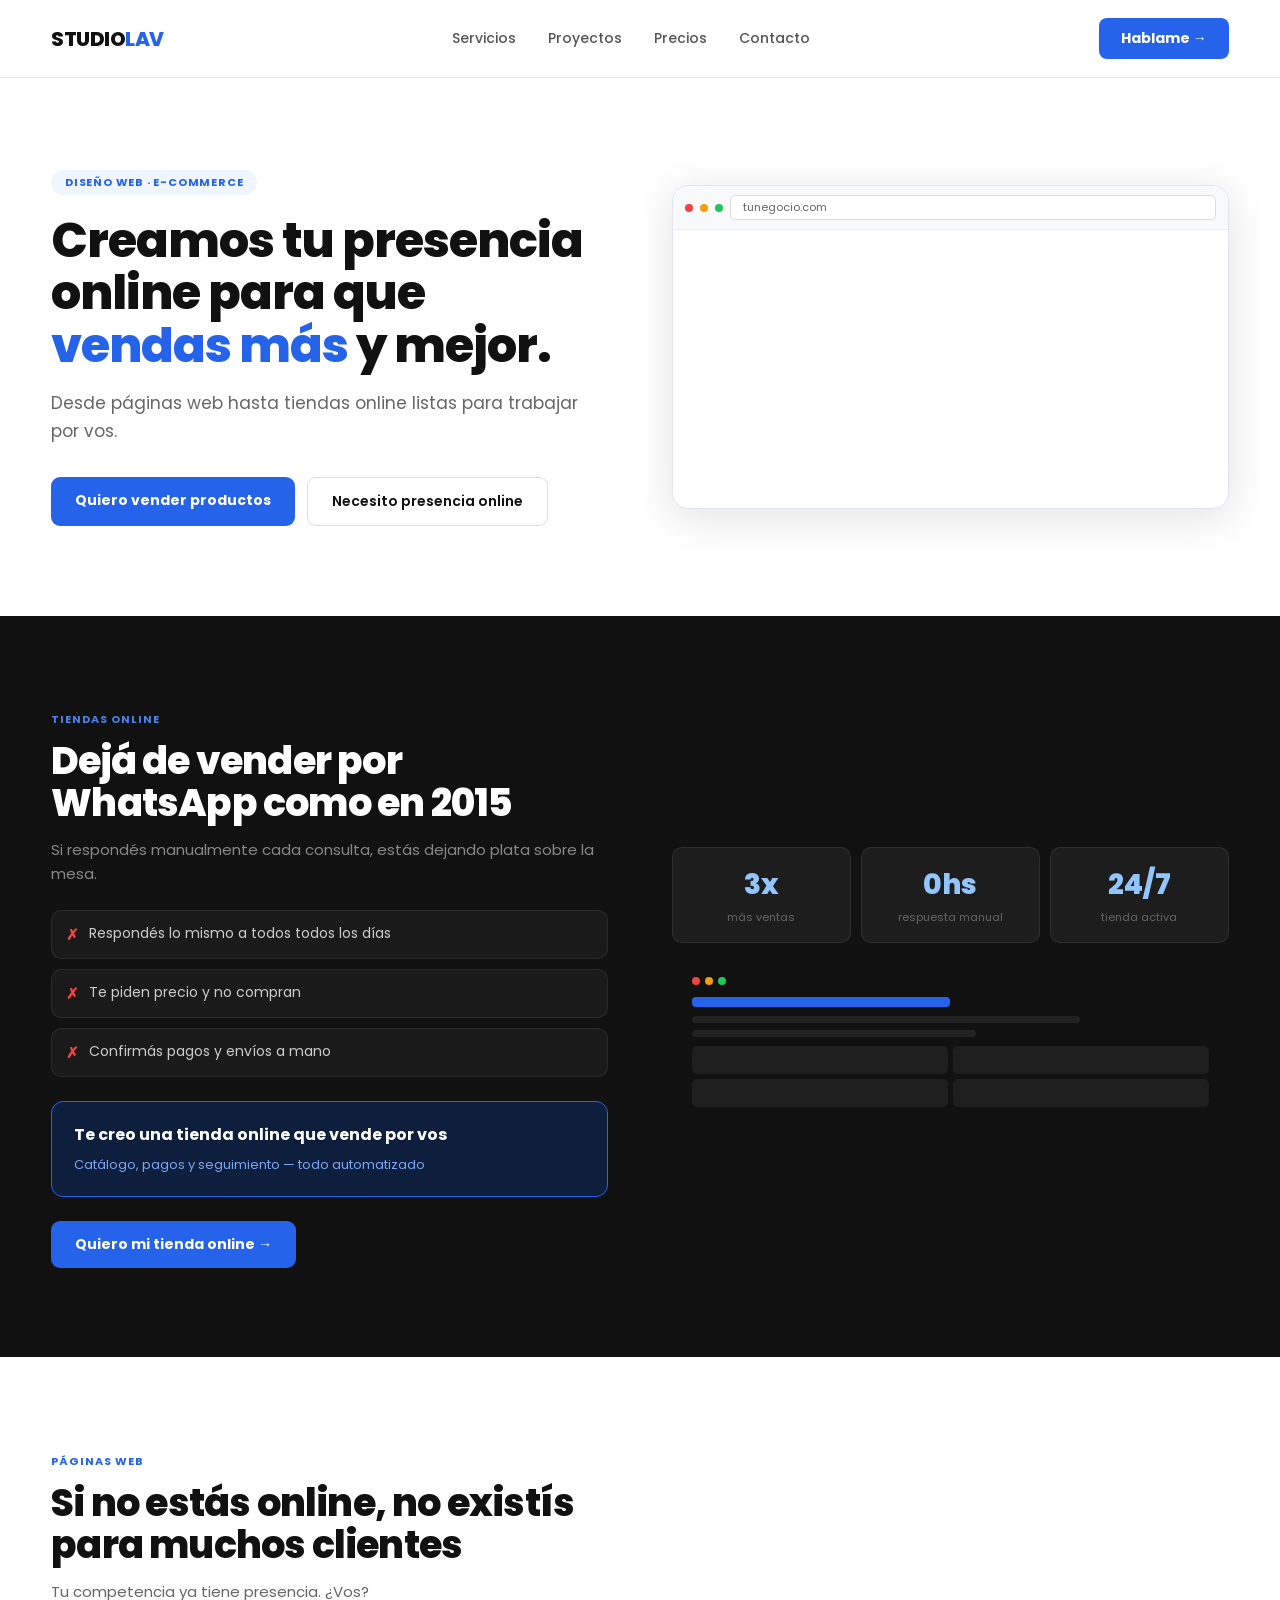
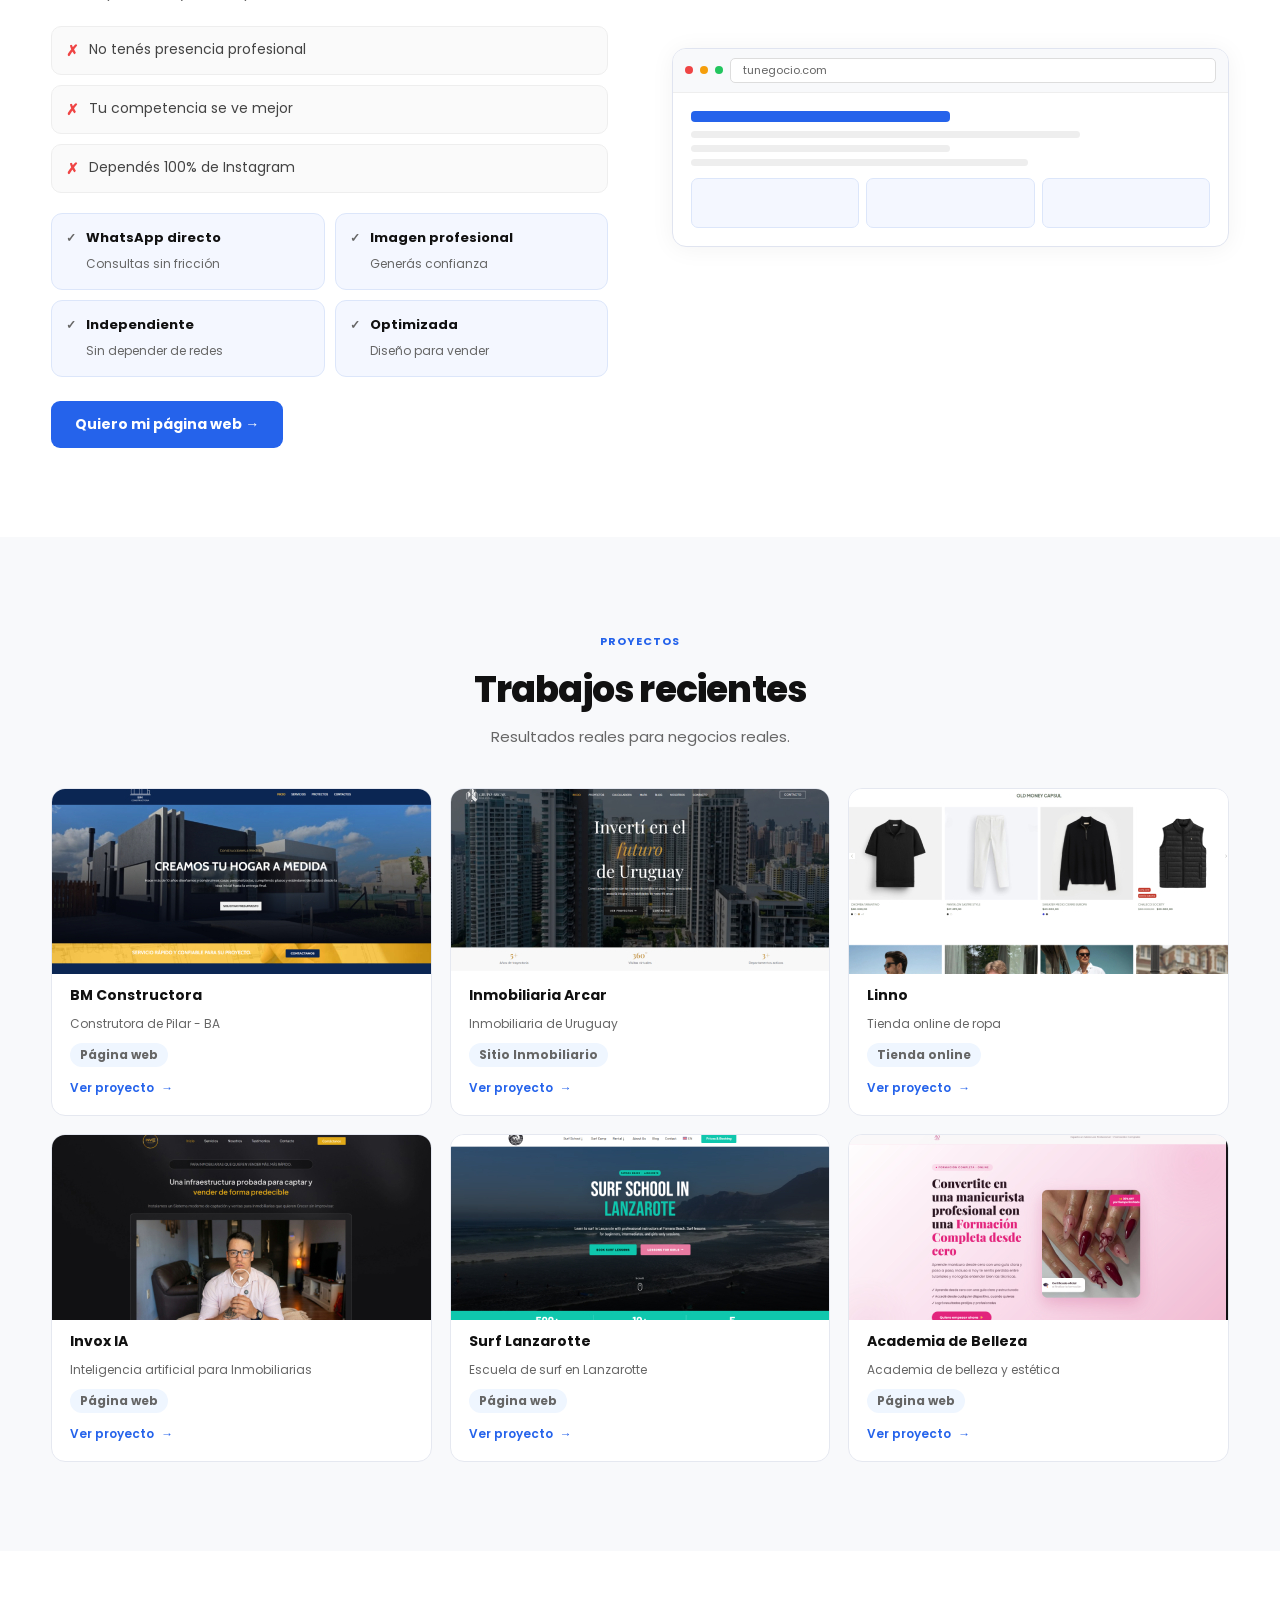
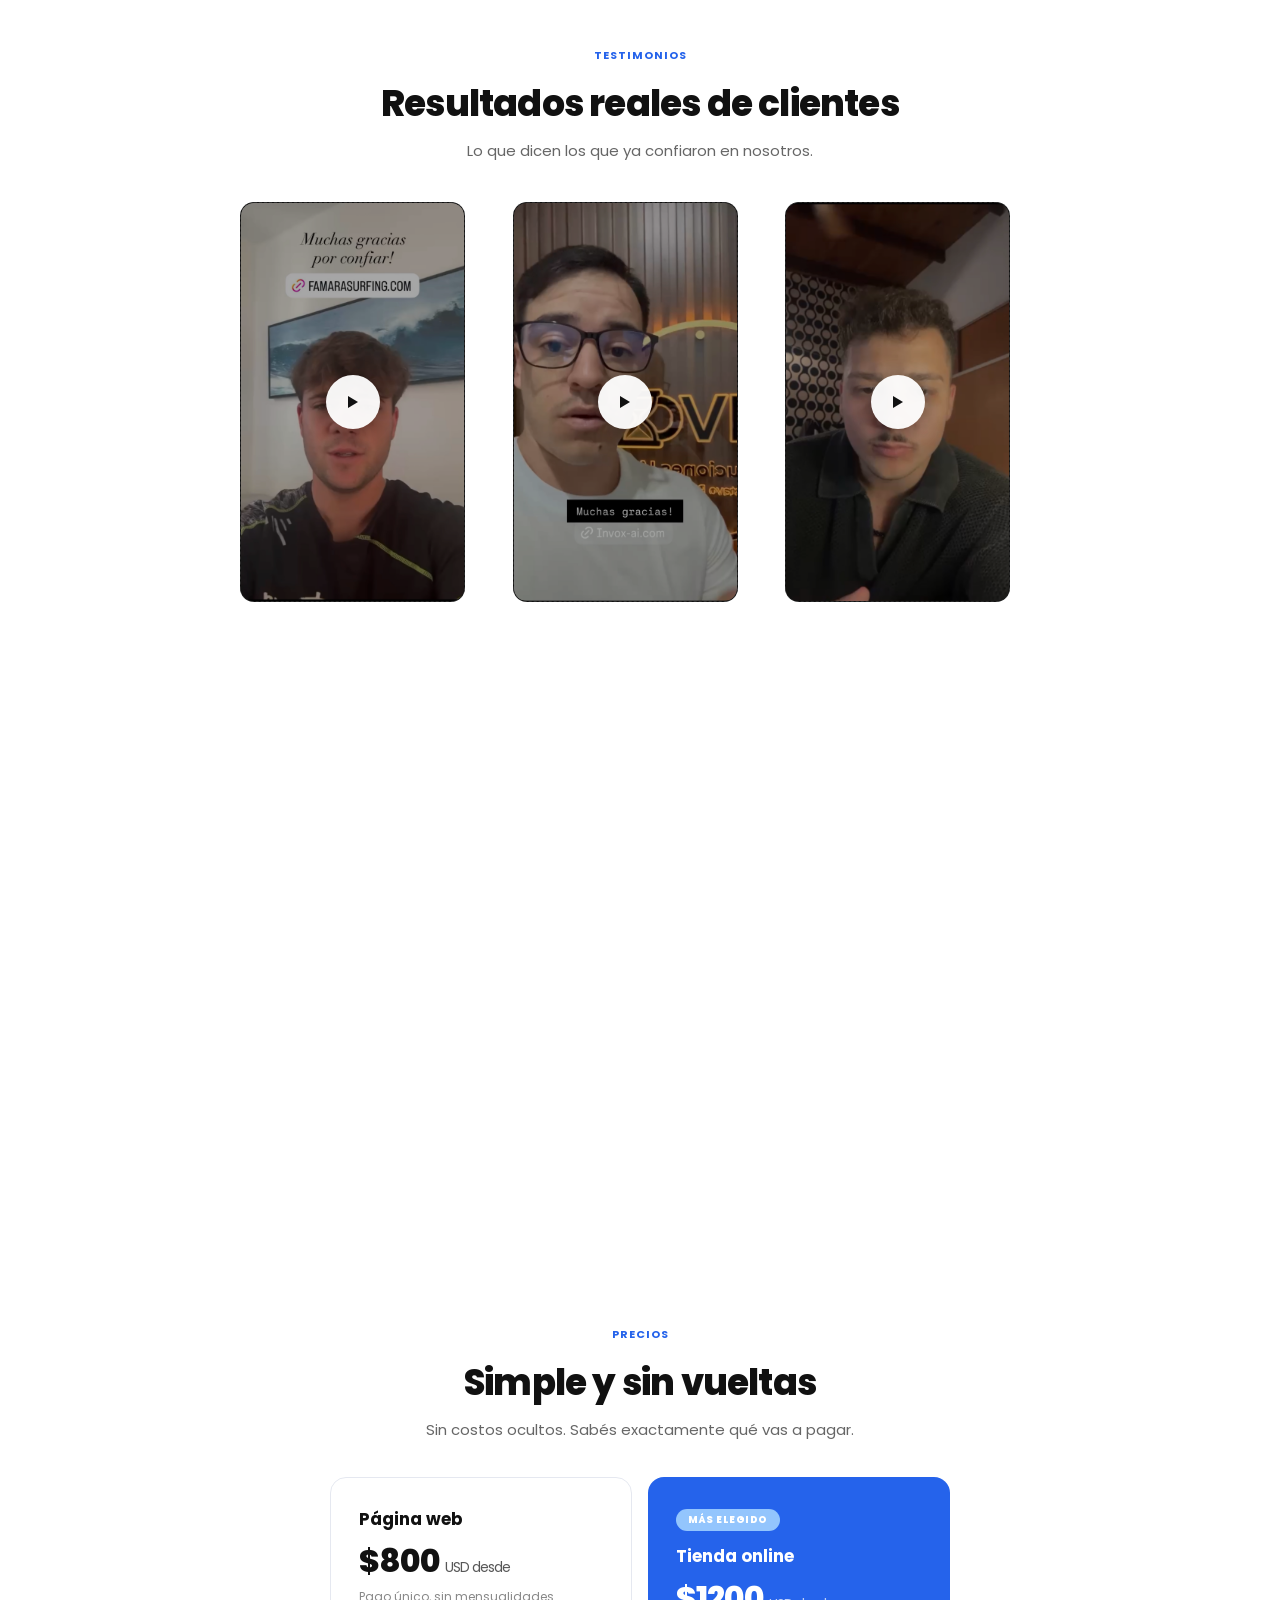
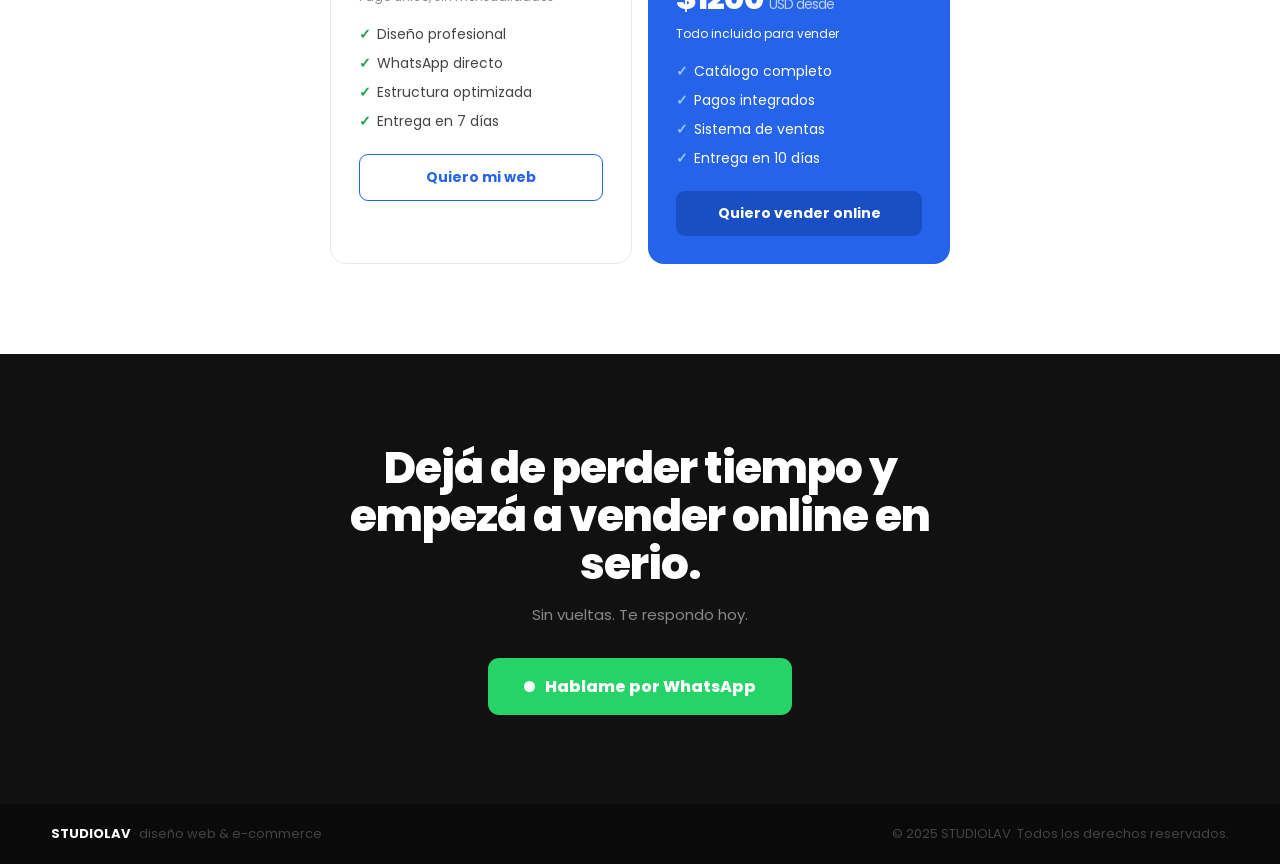
==== commit c2eb397a: "pagina2o" ====
--- a/index.html
+++ b/index.html
@@ -236,16 +236,16 @@
     </div>
     <div class="vids-grid">
       <div class="vid-card" onclick="toggleVideo(this)">
-        <video src="source/famarasurfing.mp4" loop playsinline style="width:100%;height:100%;object-fit:cover;border-radius:12px;"></video>
-        <div class="vid-overlay"><div class="vid-btn">▶</div></div>
+        <video src="source/famarasurfing.mp4" poster="source/famaraceo.PNG" loop playsinline style="width:100%;height:100%;object-fit:cover;border-radius:12px;"></video>
+        <div class="vid-overlay"><div class="vid-btn"></div></div>
       </div>
       <div class="vid-card" onclick="toggleVideo(this)">
-        <video src="source/invoxia.mp4" loop playsinline style="width:100%;height:100%;object-fit:cover;border-radius:12px;"></video>
-        <div class="vid-overlay"><div class="vid-btn">▶</div></div>
+        <video src="source/invoxia.mp4" poster="source/invoxceo.PNG" loop playsinline style="width:100%;height:100%;object-fit:cover;border-radius:12px;"></video>
+        <div class="vid-overlay"><div class="vid-btn"></div></div>
       </div>
       <div class="vid-card" onclick="toggleVideo(this)">
-        <video src="source/linnotiendaonline.mp4" loop playsinline style="width:100%;height:100%;object-fit:cover;border-radius:12px;"></video>
-        <div class="vid-overlay"><div class="vid-btn">▶</div></div>
+        <video src="source/linnotiendaonline.mp4" poster="source/linnoceo.PNG" loop playsinline style="width:100%;height:100%;object-fit:cover;border-radius:12px;"></video>
+        <div class="vid-overlay"><div class="vid-btn"></div></div>
       </div>
     </div>
   </div>
--- a/style.css
+++ b/style.css
@@ -266,9 +266,9 @@
 /* ─── TESTIMONIOS ─── */
 .block-test { background: #fff; }
 .test-inner { padding: var(--py) var(--px); max-width: var(--wrap); margin: 0 auto; }
-.vids-grid { display: grid; grid-template-columns: repeat(3,1fr); gap: 18px; max-width: 760px; margin: 0 auto; }
+.vids-grid { display: grid; grid-template-columns: repeat(3,1fr); gap: 18px; max-width: 800px; margin: 0 auto; }
 .vid-card {
-  background: #111; border-radius: 14px; aspect-ratio: 9/16; max-height: 360px;
+  background: #111; border-radius: 14px; aspect-ratio: 9/16; max-height: 400px;
   display: flex; align-items: center; justify-content: center;
   border: 1.5px dashed #2a2a2a; overflow: hidden;
   position: relative; cursor: pointer;
@@ -288,10 +288,38 @@
   background: rgba(255,255,255,0.95);
   border-radius: 50%;
   display: flex; align-items: center; justify-content: center;
-  font-size: 18px; color: #111;
-  padding-left: 4px;
   box-shadow: 0 4px 20px rgba(0,0,0,0.3);
   transition: transform 0.15s, opacity 0.2s;
+  position: relative;
+}
+.vid-btn::before {
+  content: '';
+  position: absolute;
+  width: 0;
+  height: 0;
+  border-left: 10px solid #111;
+  border-top: 6px solid transparent;
+  border-bottom: 6px solid transparent;
+  left: 50%;
+  top: 50%;
+  transform: translate(-50%, -50%);
+}
+.vid-btn.playing::before {
+  border: none;
+  width: 3px;
+  height: 12px;
+  background: #111;
+  left: calc(50% - 4px);
+}
+.vid-btn.playing::after {
+  content: '';
+  position: absolute;
+  width: 3px;
+  height: 12px;
+  background: #111;
+  left: calc(50% + 4px);
+  top: 50%;
+  transform: translateY(-50%);
 }
 .vid-card.playing .vid-btn { opacity: 0; transform: scale(0.8); }
 .vid-card.playing:hover .vid-btn { opacity: 1; transform: scale(1); }
@@ -380,8 +408,9 @@
   .white-inner { grid-template-columns: 1fr; }
   .bens { grid-template-columns: 1fr; }
   .pgrid-3 { grid-template-columns: 1fr; }
-  .vids-grid { grid-template-columns: 1fr; max-width: 280px; }
-  .vid-card { max-height: 440px; }
+  .vids-grid { grid-template-columns: 1fr; max-width: 100%; margin: 0 auto; }
+  .vid-card { max-width: 320px; margin: 0 auto; }
+  .vid-card { max-height: 520px; }
   .diff-grid { grid-template-columns: 1fr; max-width: 100%; }
   .prices-grid { grid-template-columns: 1fr; max-width: 100%; }
   .foot-inner { flex-direction: column; gap: 8px; text-align: center; }
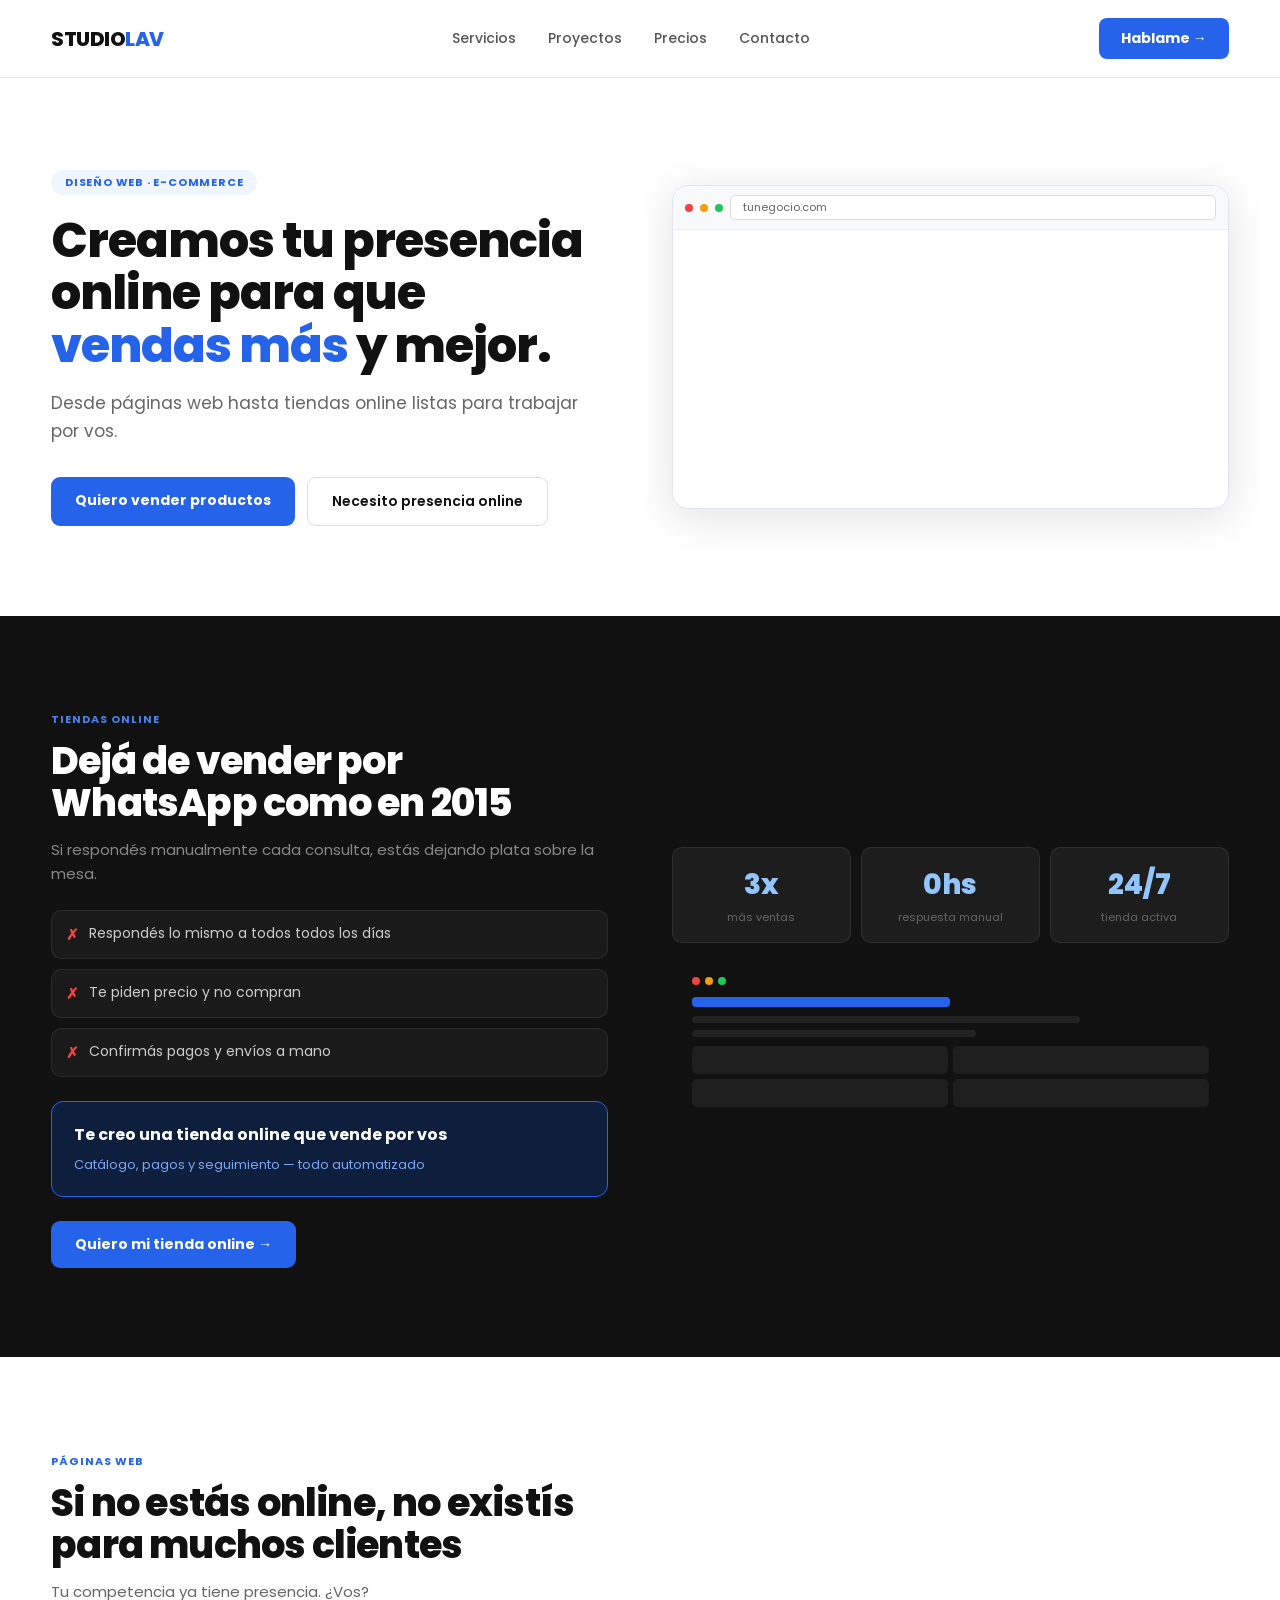
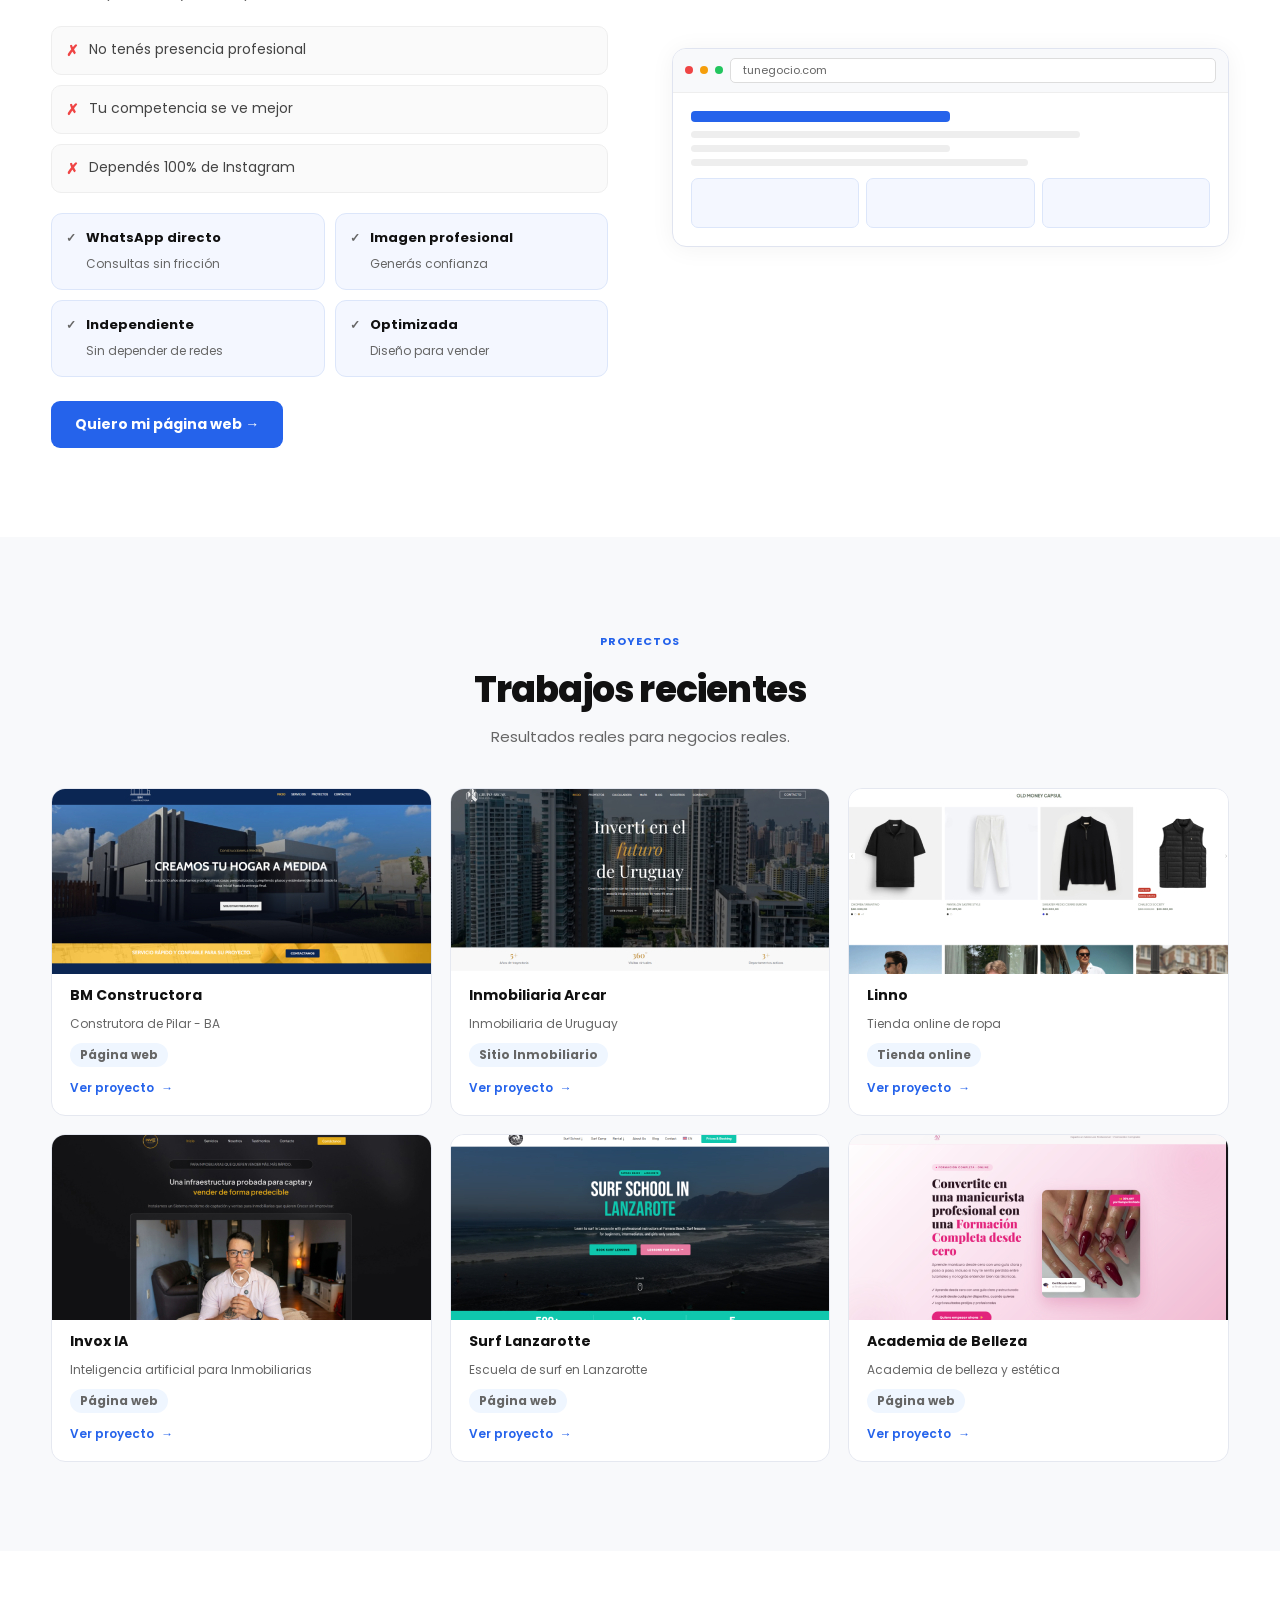
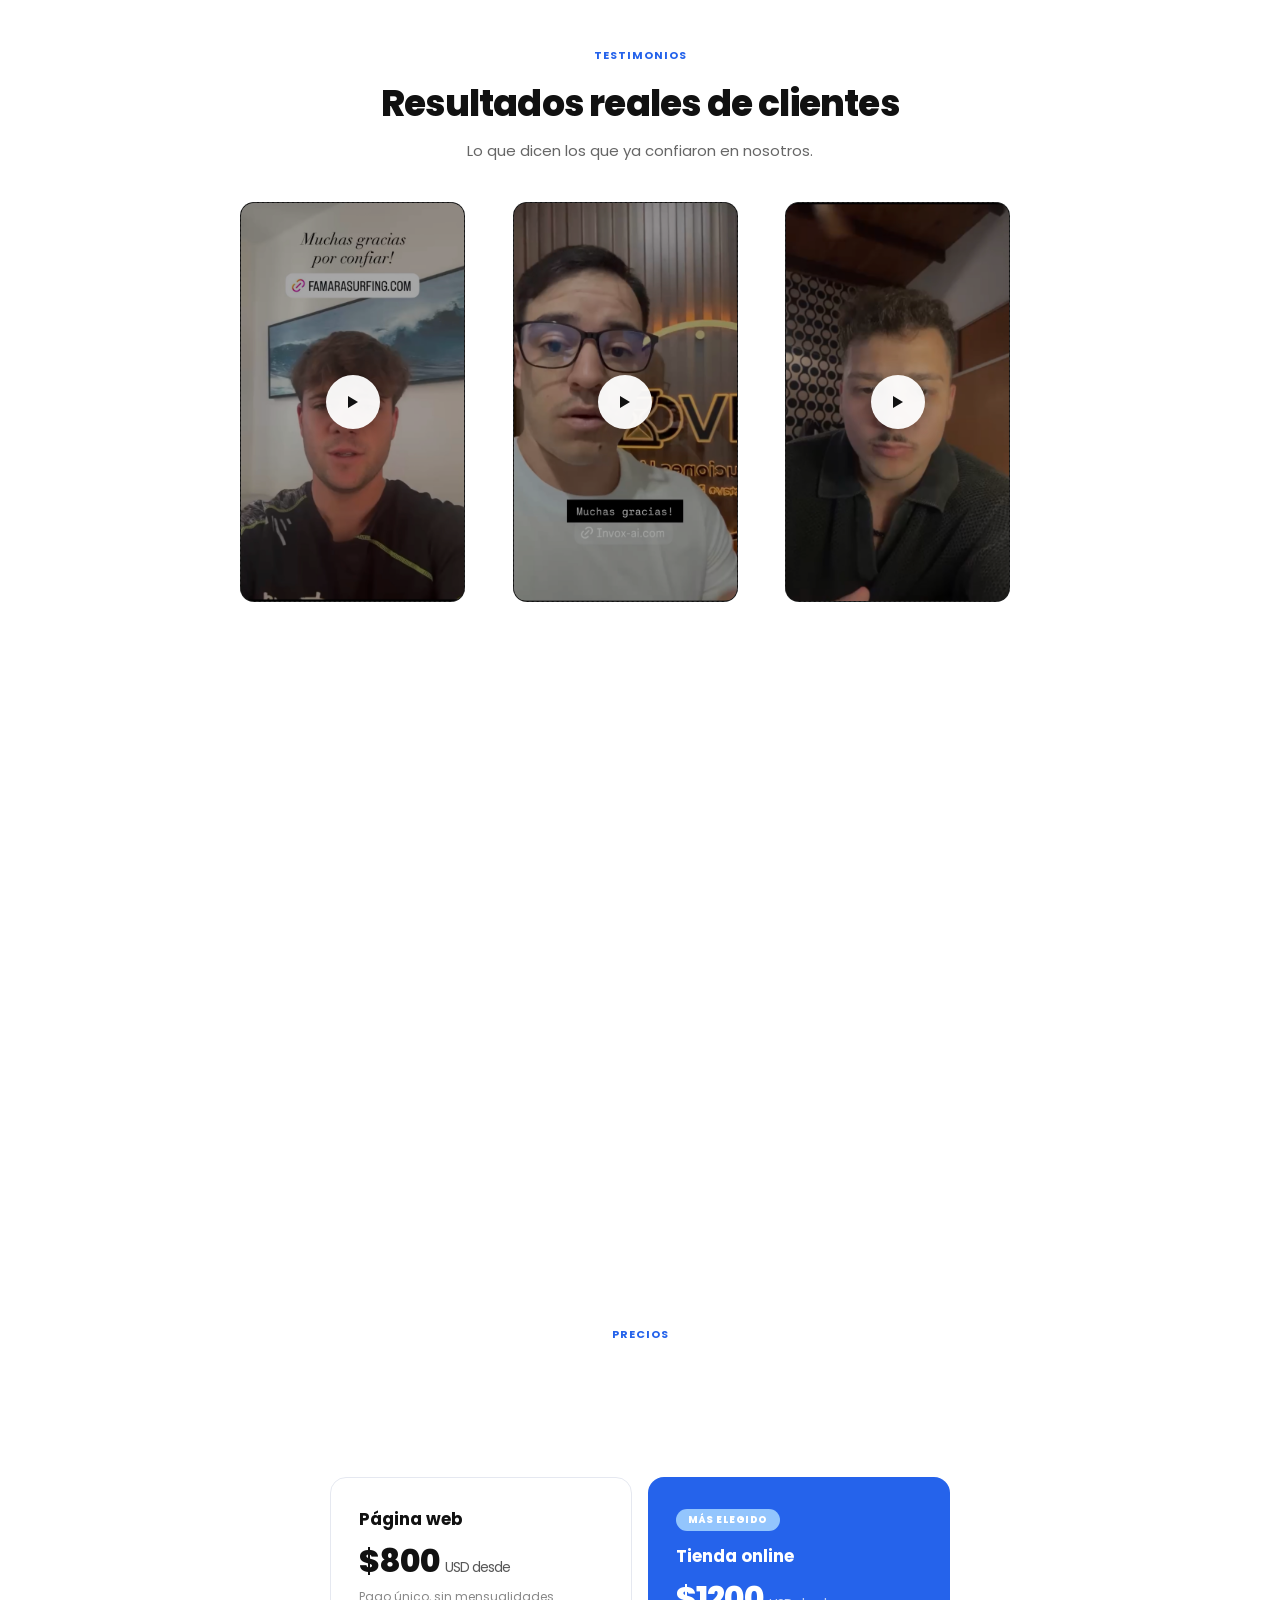
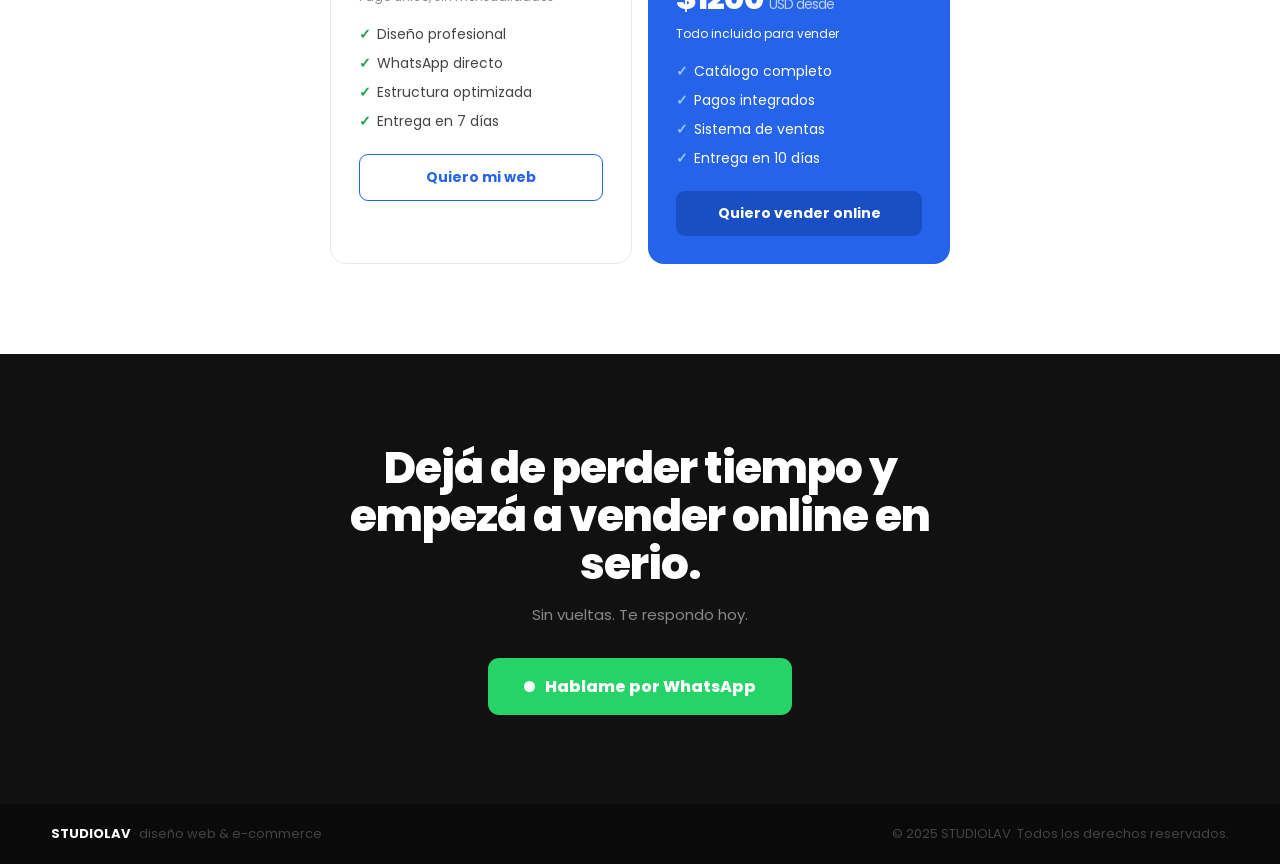
==== commit 799dfd0c: "chancheees" ====
--- a/index.html
+++ b/index.html
@@ -69,7 +69,7 @@
 <!-- NAV -->
 <nav>
   <div class="nav-inner">
-    <div class="nav-logo">STUDIO<span>LAV</span></div>
+    <a href="#inicio" class="nav-logo">STUDIO<span>LAV</span></a>
     <div class="nav-links" id="nav-links">
       <a href="#servicios">Servicios</a>
       <a href="#proyectos">Proyectos</a>
--- a/style.css
+++ b/style.css
@@ -41,7 +41,7 @@
   display: flex; justify-content: space-between; align-items: center;
   padding: 18px var(--px); max-width: var(--wrap); margin: 0 auto;
 }
-.nav-logo { font-size: 20px; font-weight: 800; letter-spacing: -0.5px; }
+.nav-logo { font-size: 20px; font-weight: 800; letter-spacing: -0.5px; text-decoration: none; color: inherit; }
 .nav-logo span { color: var(--blue); }
 .nav-links { display: flex; gap: 32px; font-size: 14px; color: #555; font-weight: 500; }
 .nav-links a { text-decoration: none; color: inherit; transition: color 0.15s; }
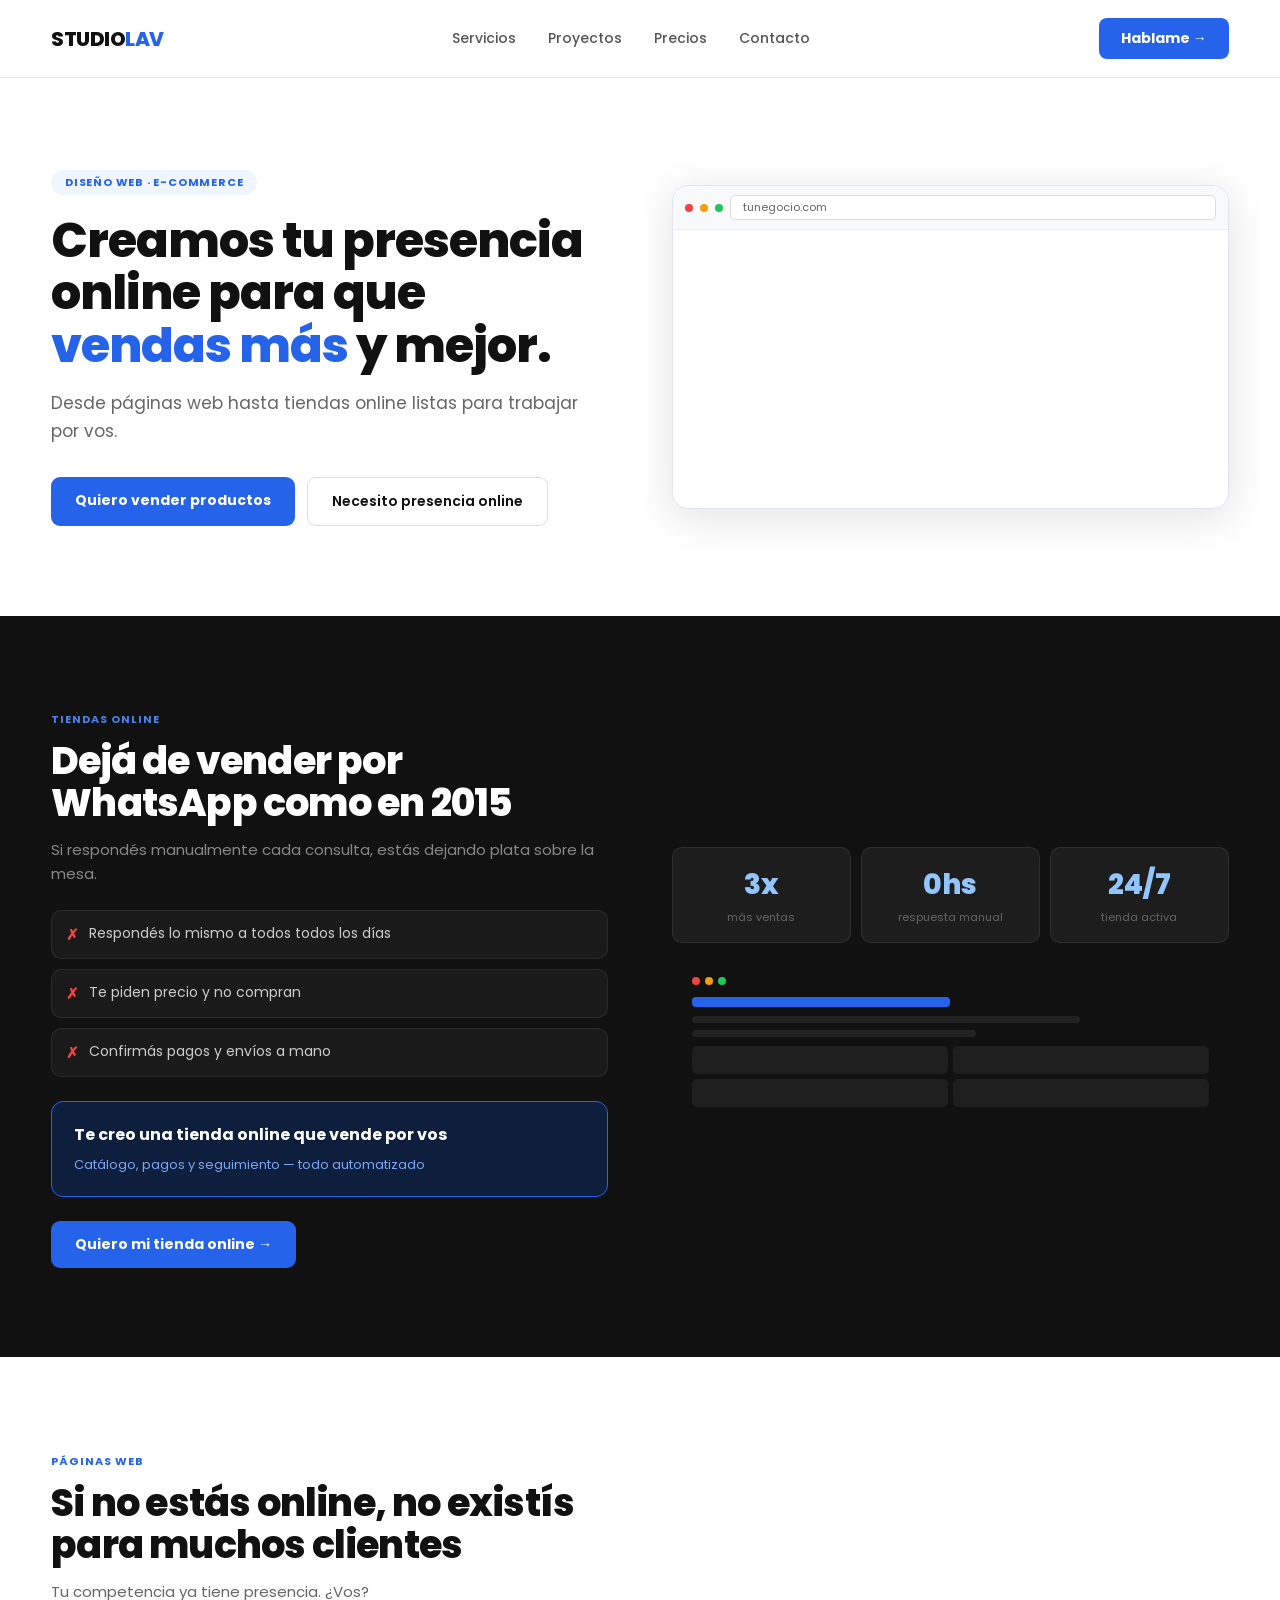
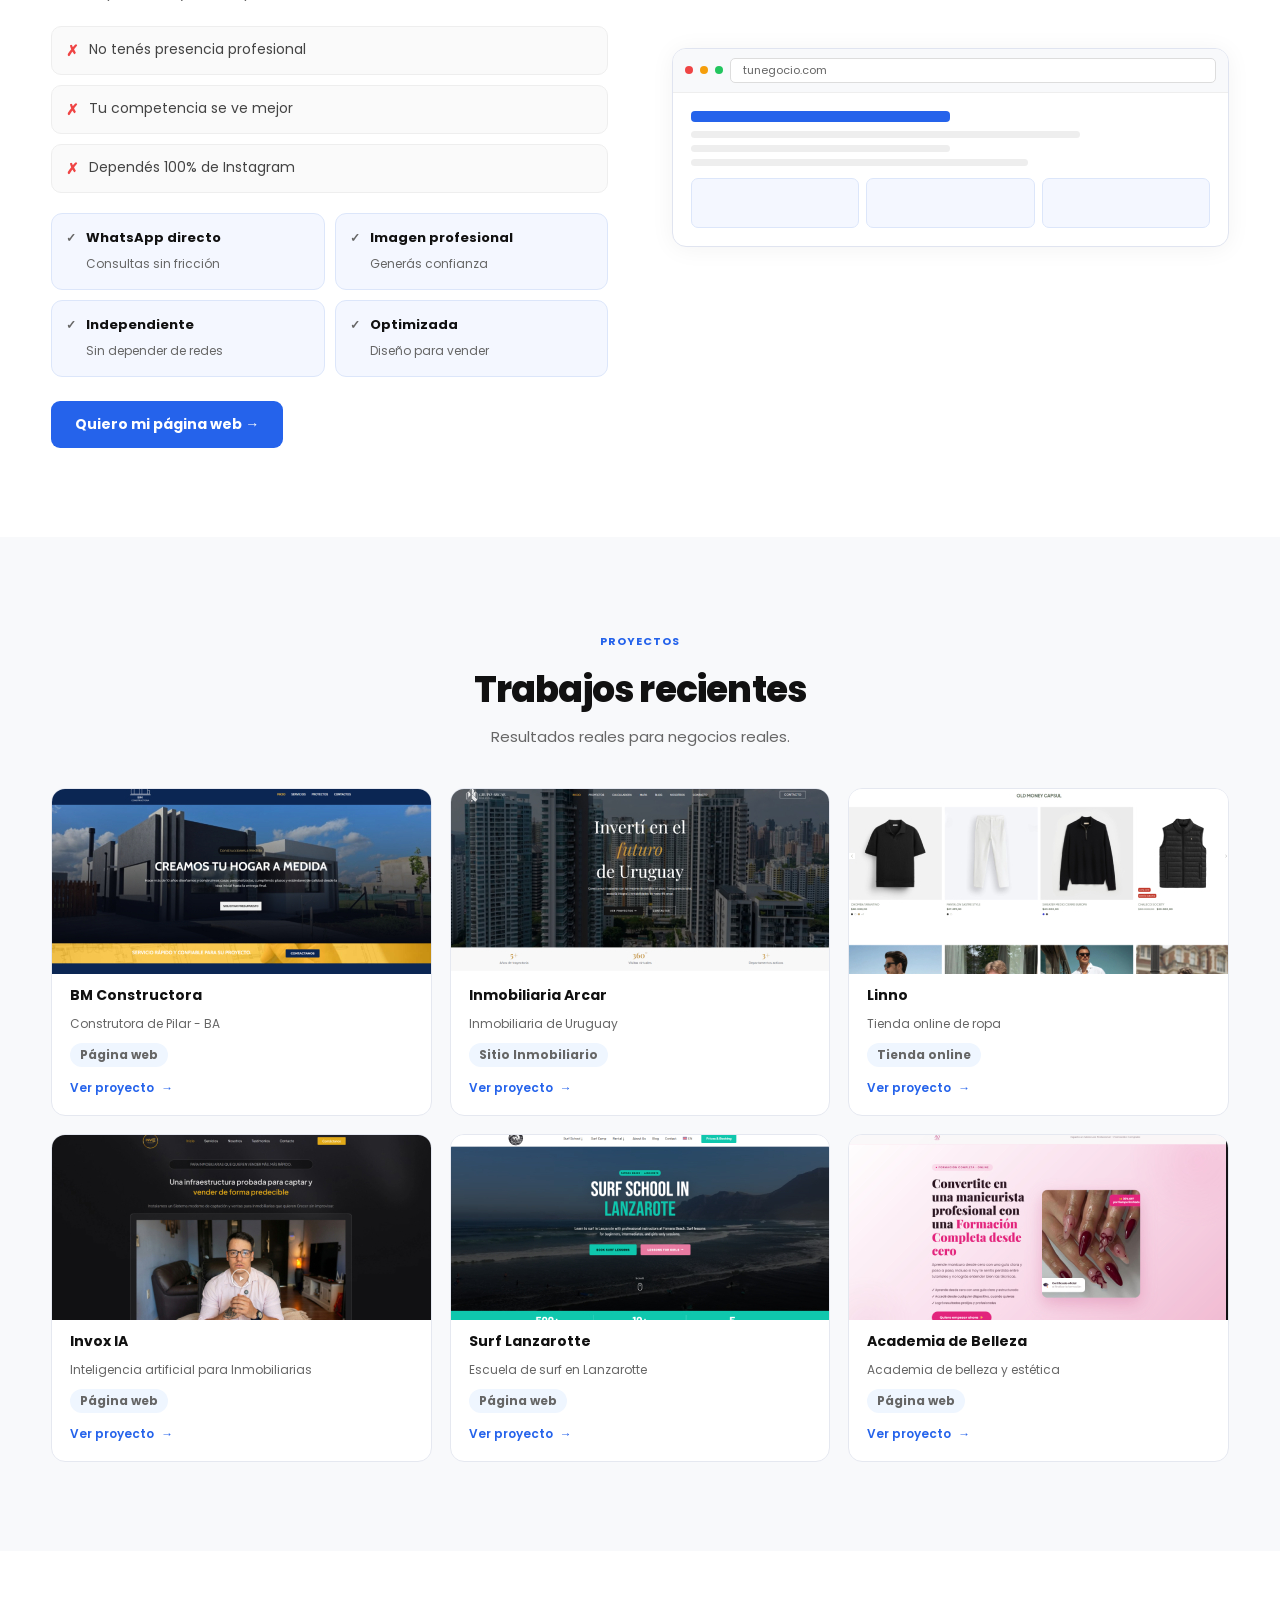
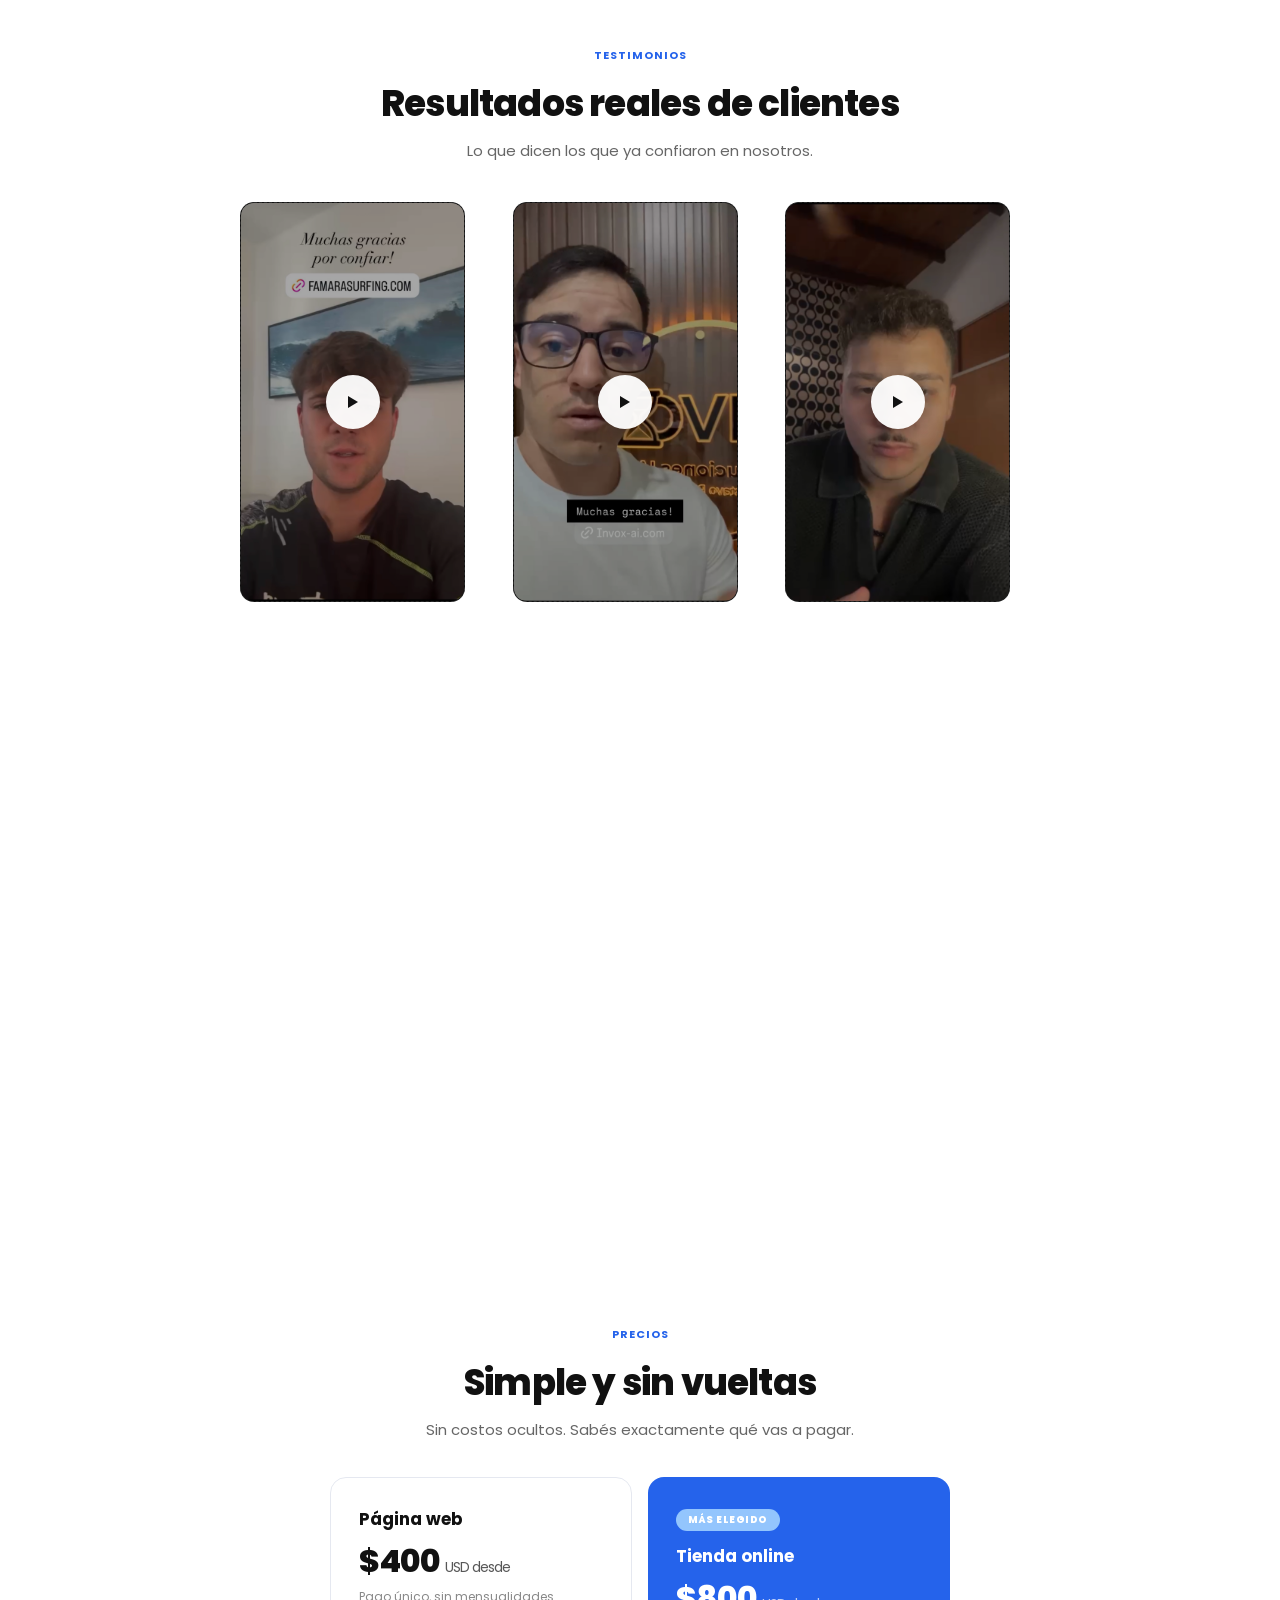
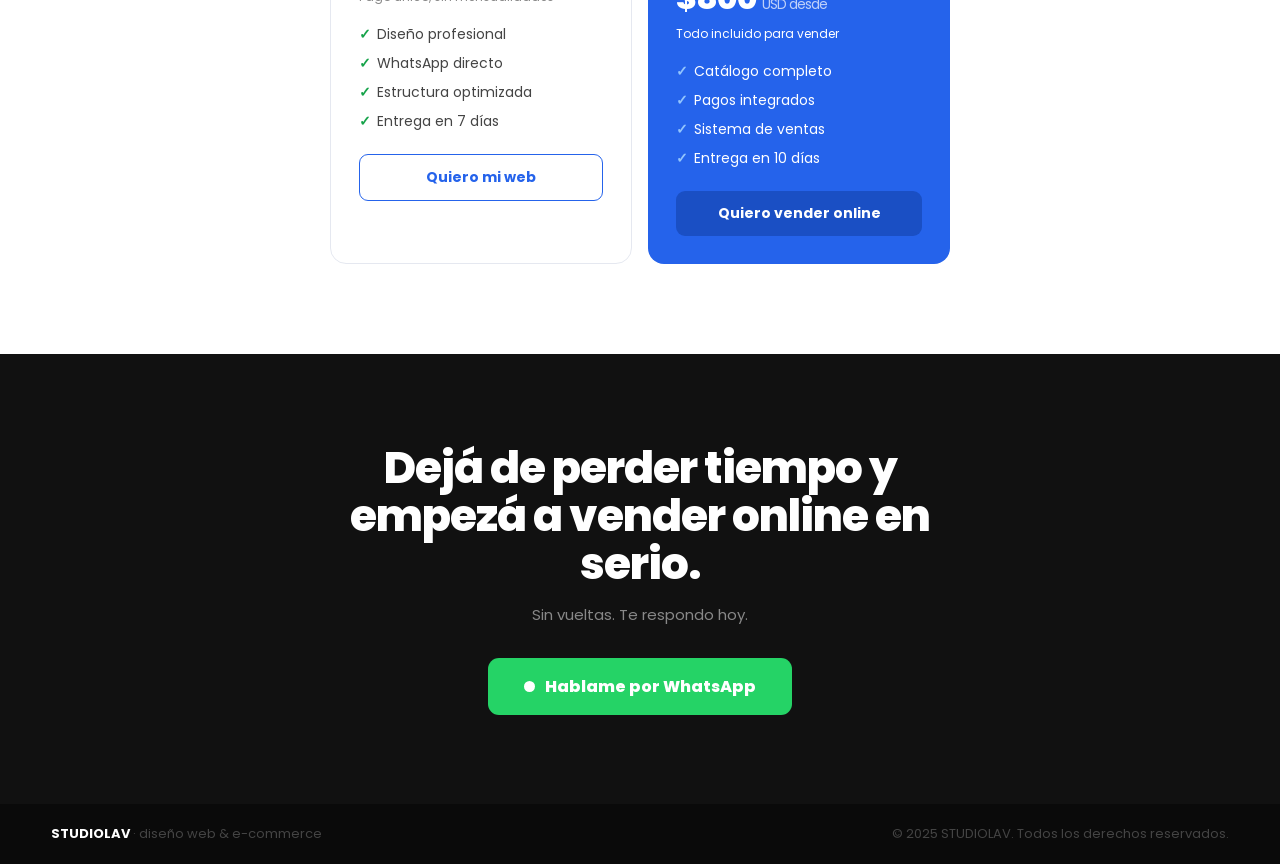
==== commit e84ce41e: "precios" ====
--- a/index.html
+++ b/index.html
@@ -279,7 +279,7 @@
     <div class="prices-grid">
       <div class="price-card">
         <div class="pname">Página web</div>
-        <div class="pval">$800 <span>USD desde</span></div>
+        <div class="pval">$400 <span>USD desde</span></div>
         <p class="pdesc">Pago único, sin mensualidades</p>
         <ul class="pl">
           <li>Diseño profesional</li><li>WhatsApp directo</li>
@@ -290,7 +290,7 @@
       <div class="price-card feat">
         <div class="pbadge">Más elegido</div>
         <div class="pname">Tienda online</div>
-        <div class="pval">$1200 <span>USD desde</span></div>
+        <div class="pval">$800 <span>USD desde</span></div>
         <p class="pdesc">Todo incluido para vender</p>
         <ul class="pl">
           <li>Catálogo completo</li><li>Pagos integrados</li>
--- a/style.css
+++ b/style.css
@@ -41,7 +41,7 @@
   display: flex; justify-content: space-between; align-items: center;
   padding: 18px var(--px); max-width: var(--wrap); margin: 0 auto;
 }
-.nav-logo { font-size: 20px; font-weight: 800; letter-spacing: -0.5px; text-decoration: none; color: inherit; }
+.nav-logo { font-size: 20px; font-weight: 800; letter-spacing: -0.5px; text-decoration: none !important; color: inherit; }
 .nav-logo span { color: var(--blue); }
 .nav-links { display: flex; gap: 32px; font-size: 14px; color: #555; font-weight: 500; }
 .nav-links a { text-decoration: none; color: inherit; transition: color 0.15s; }
